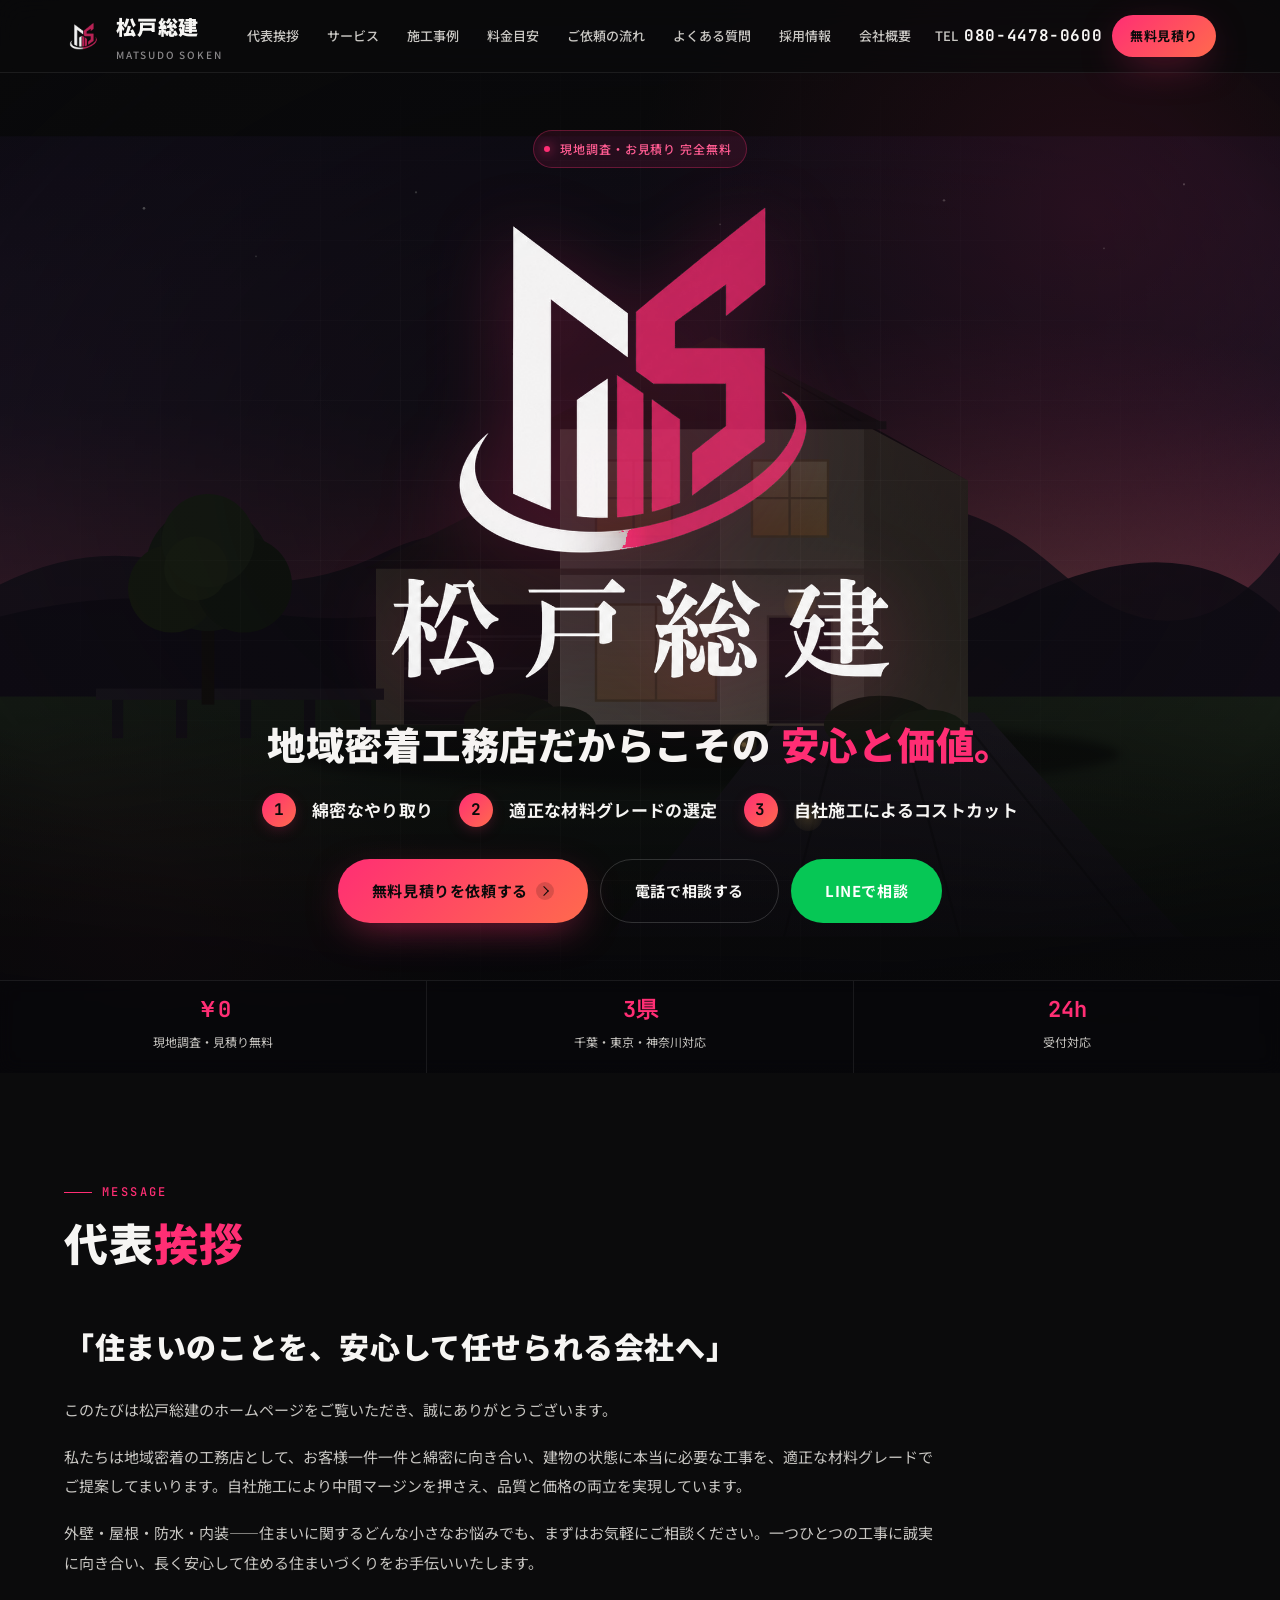
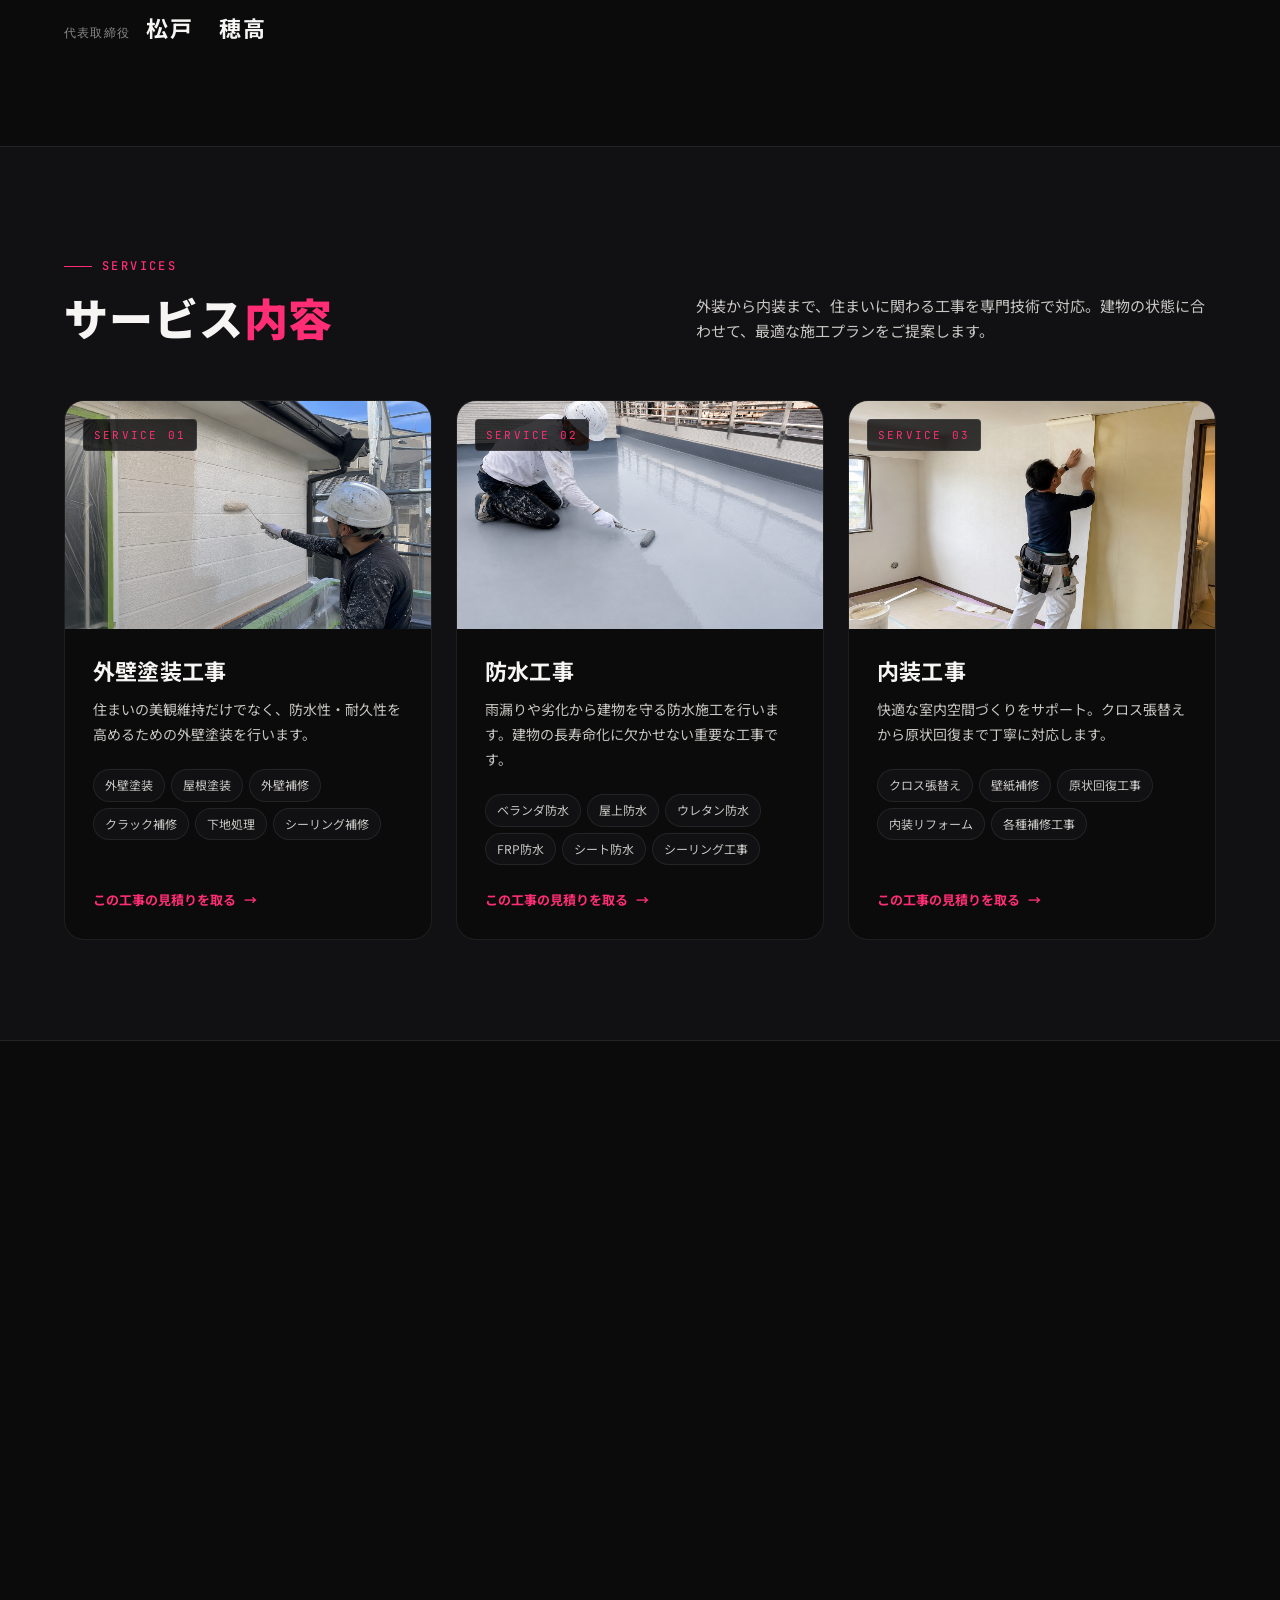
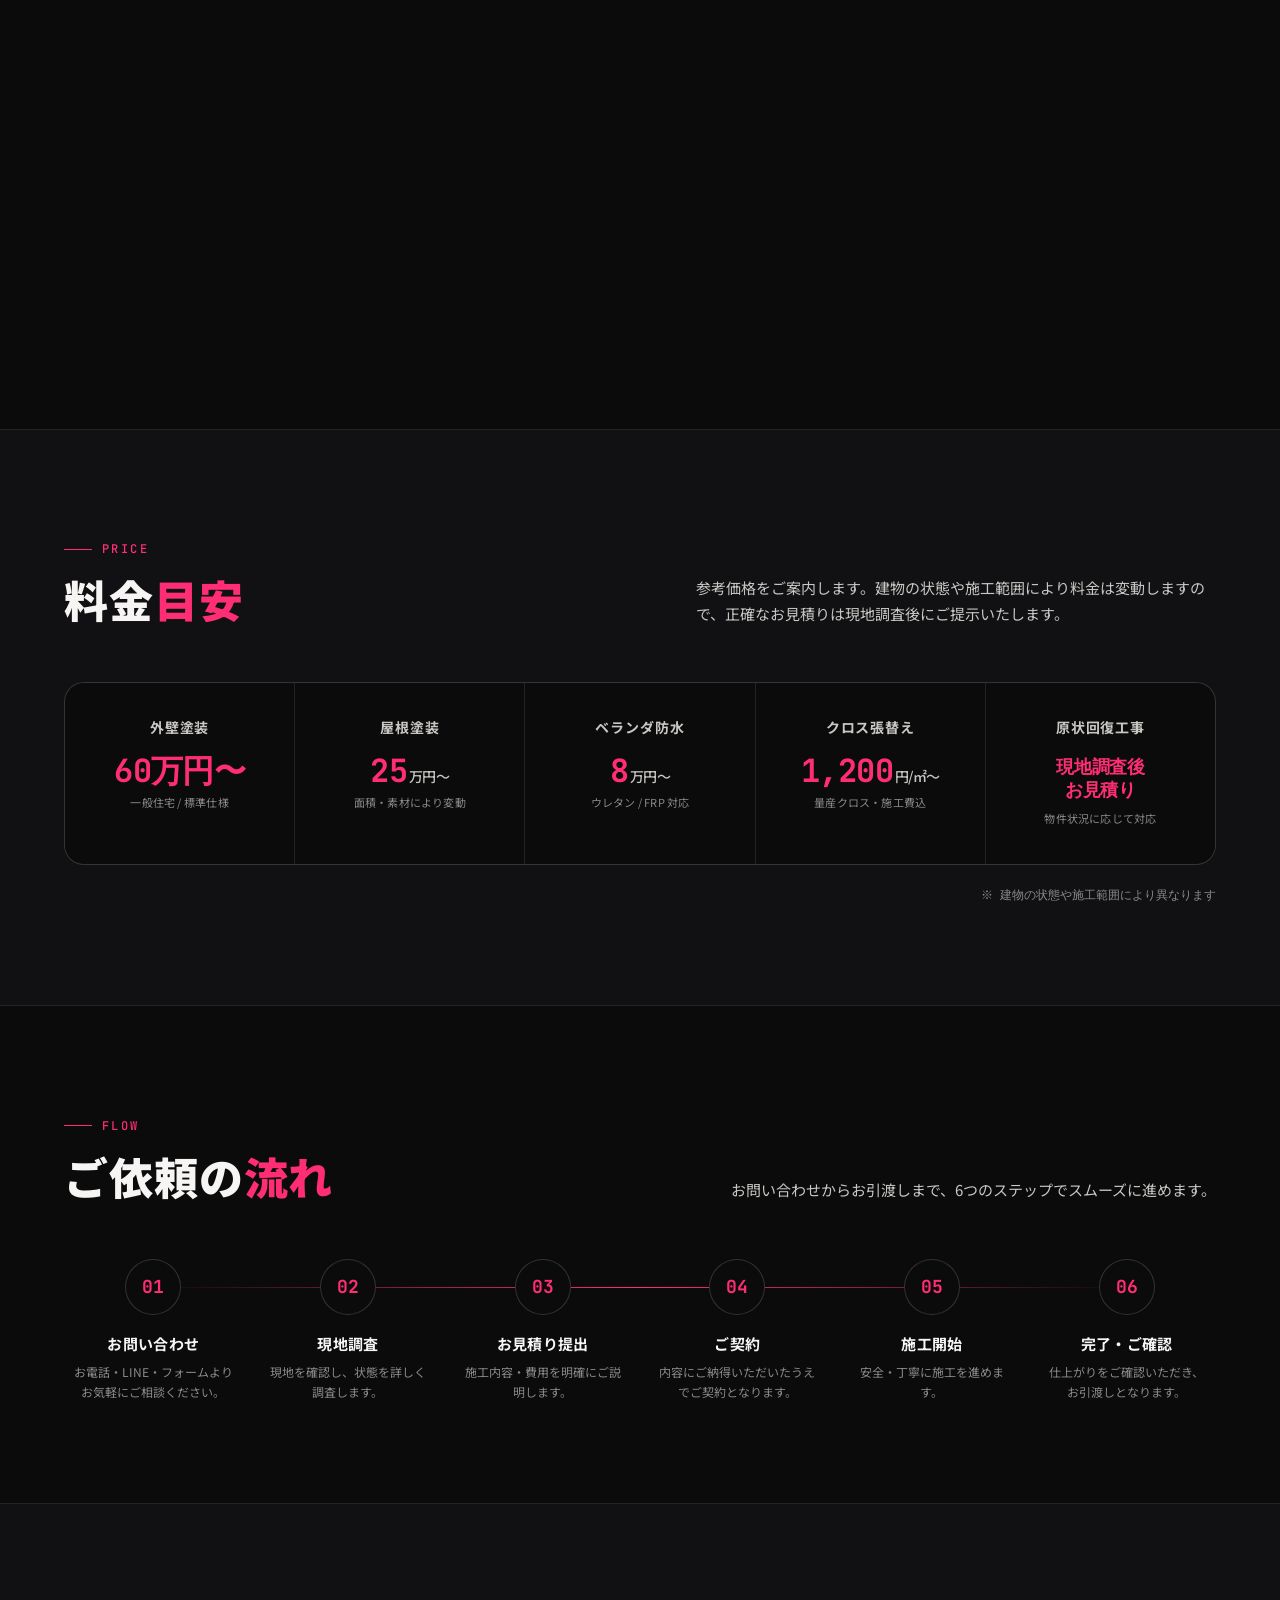
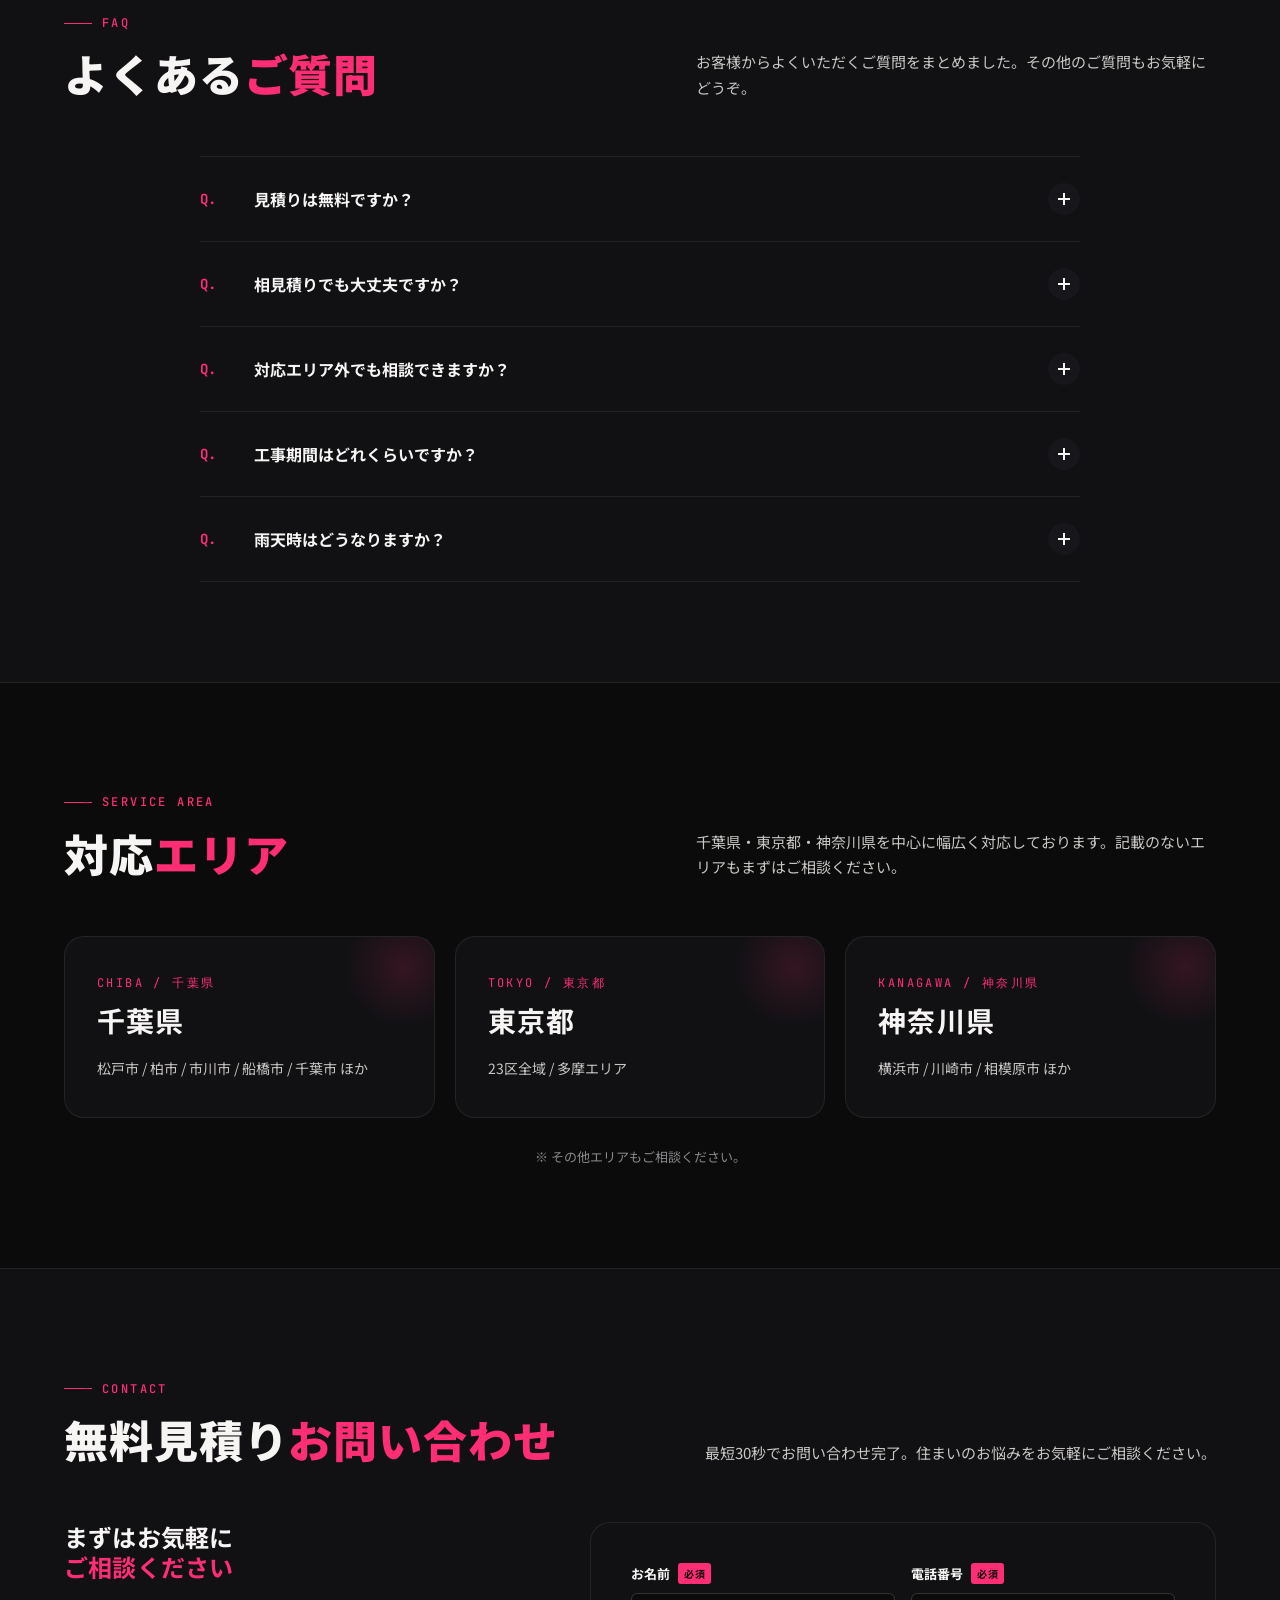
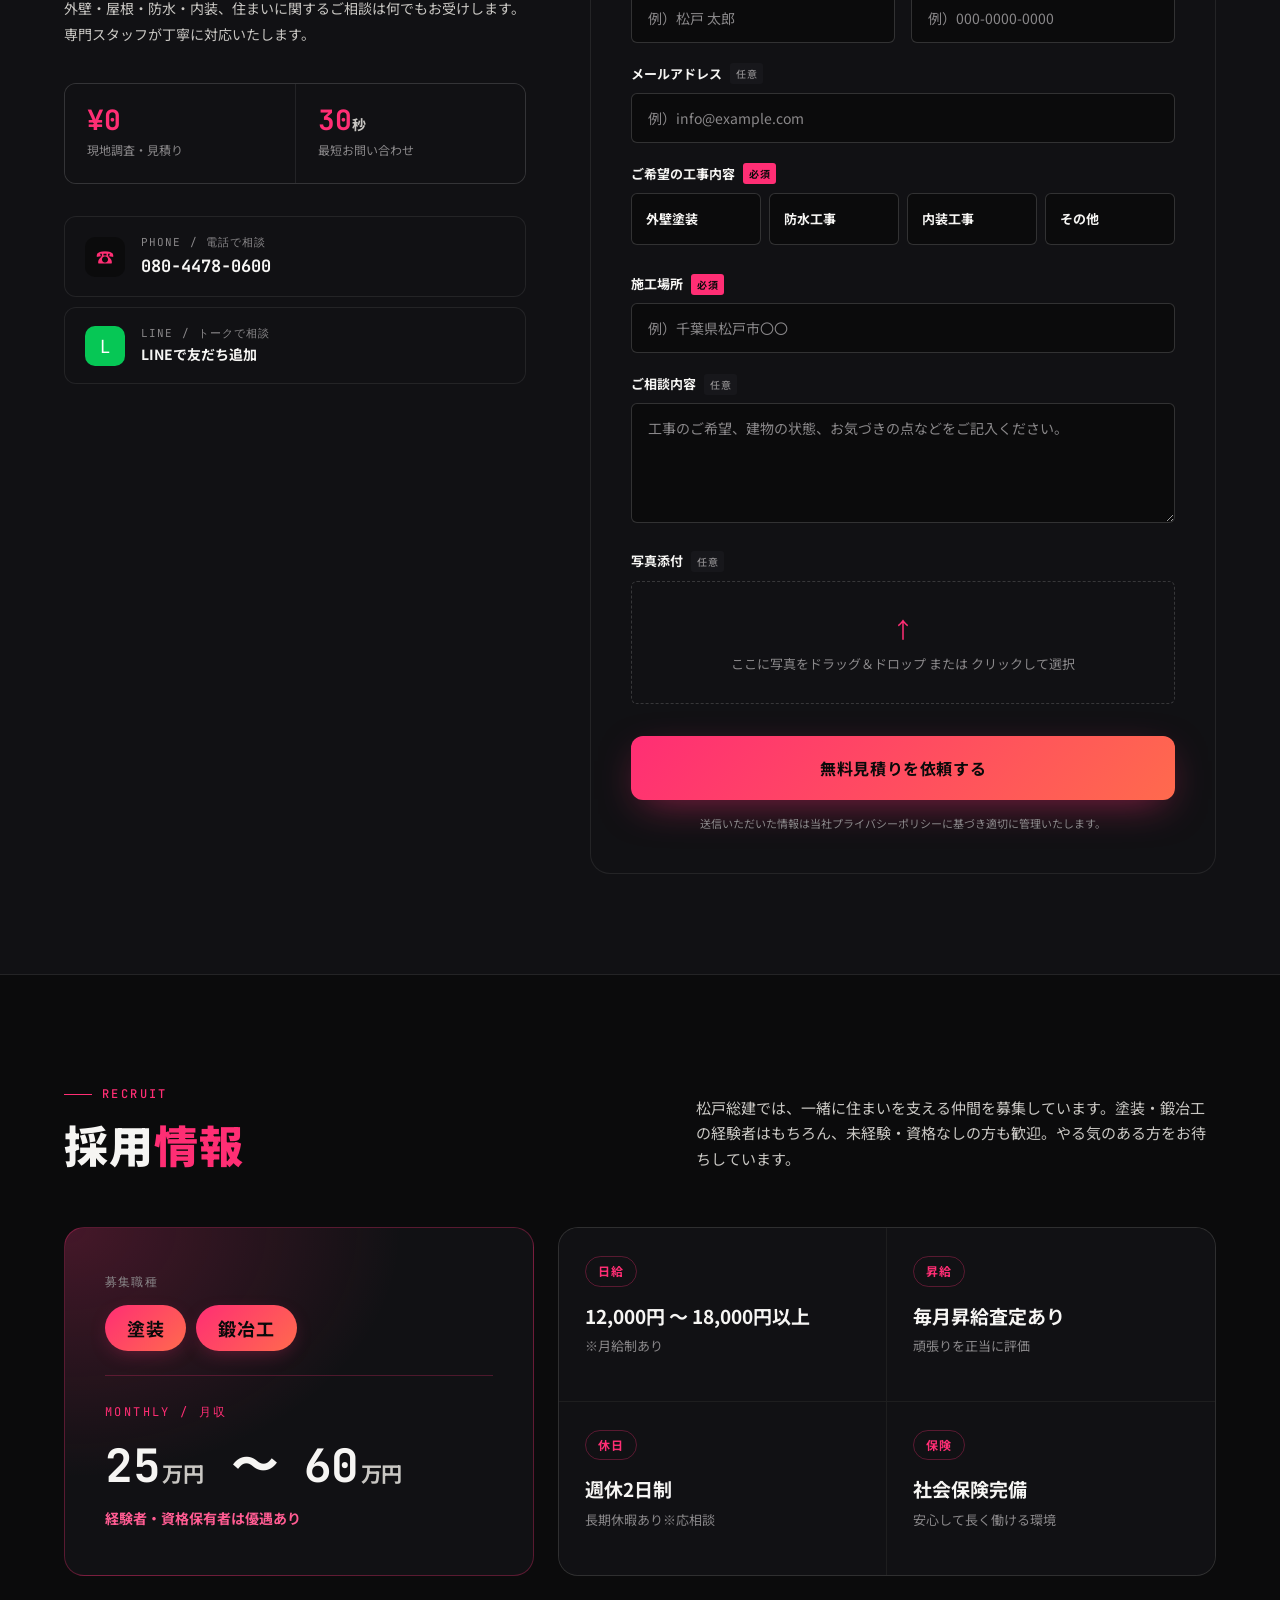
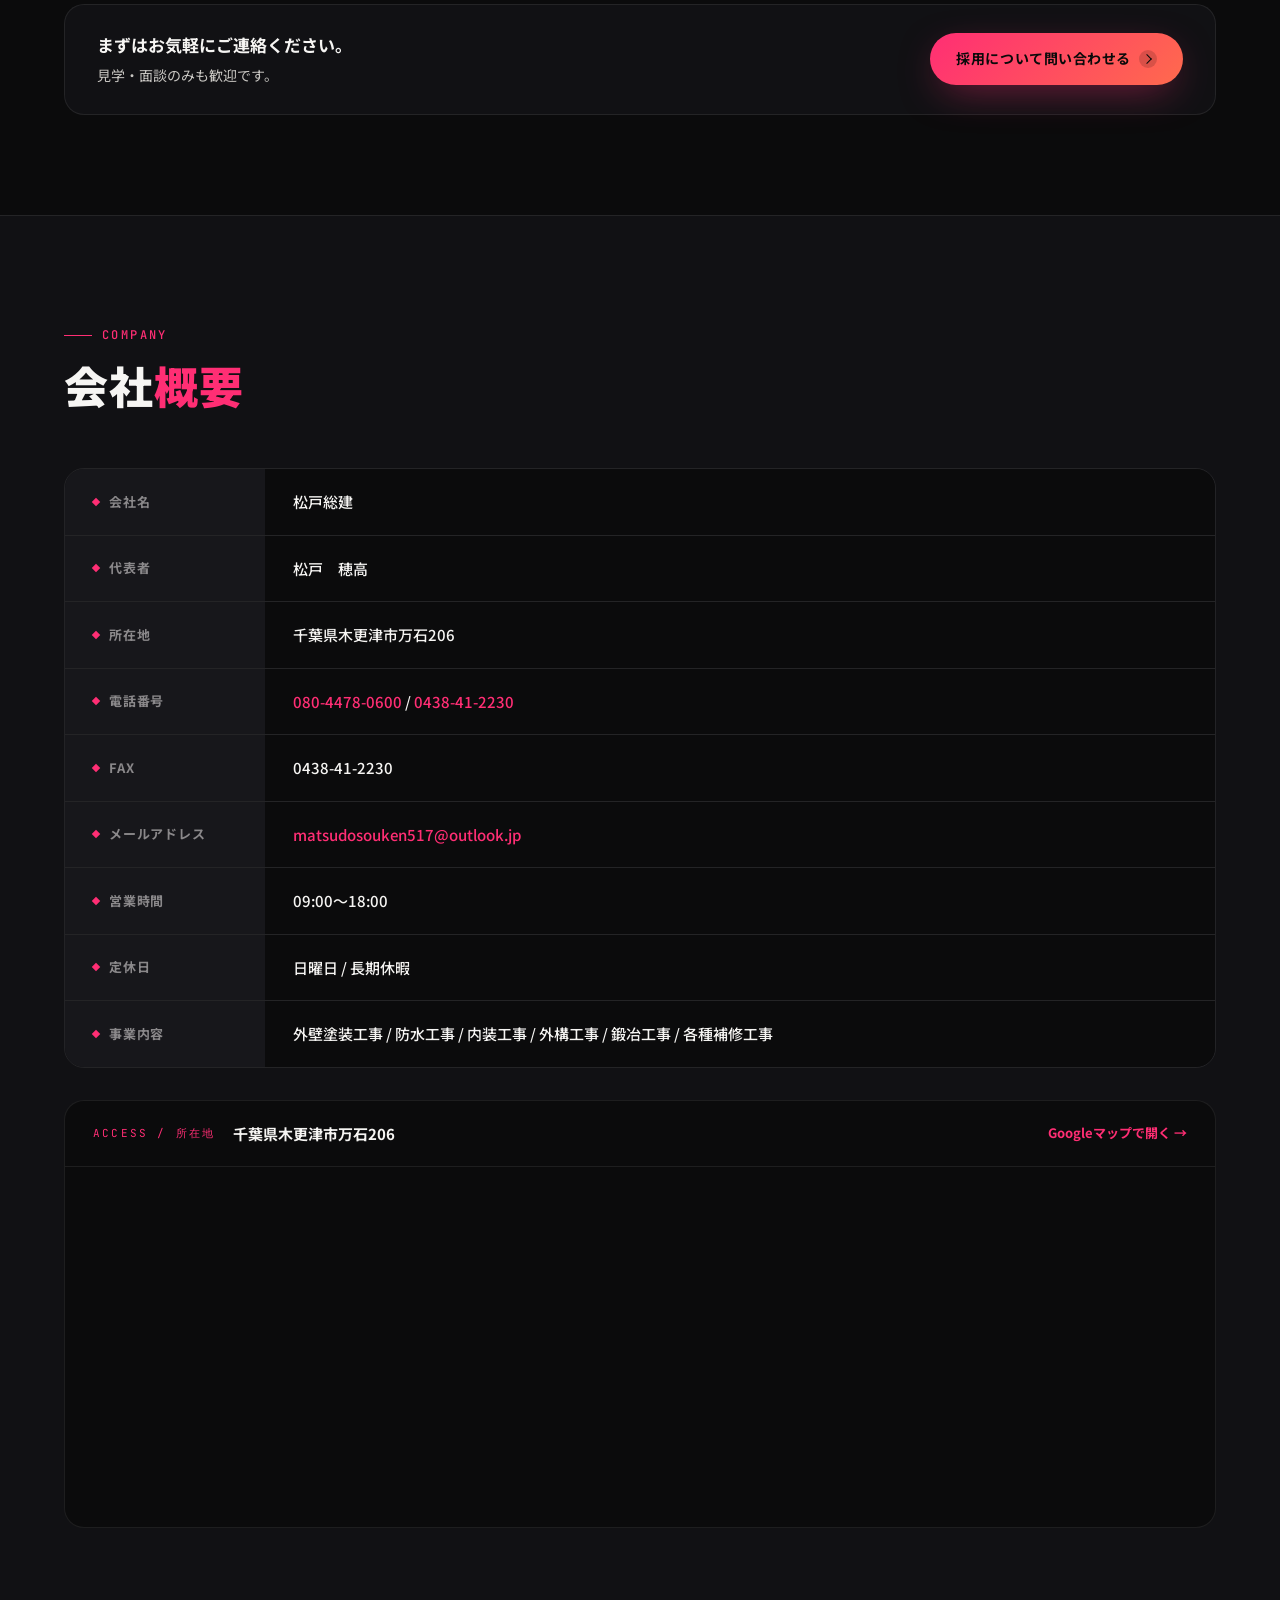
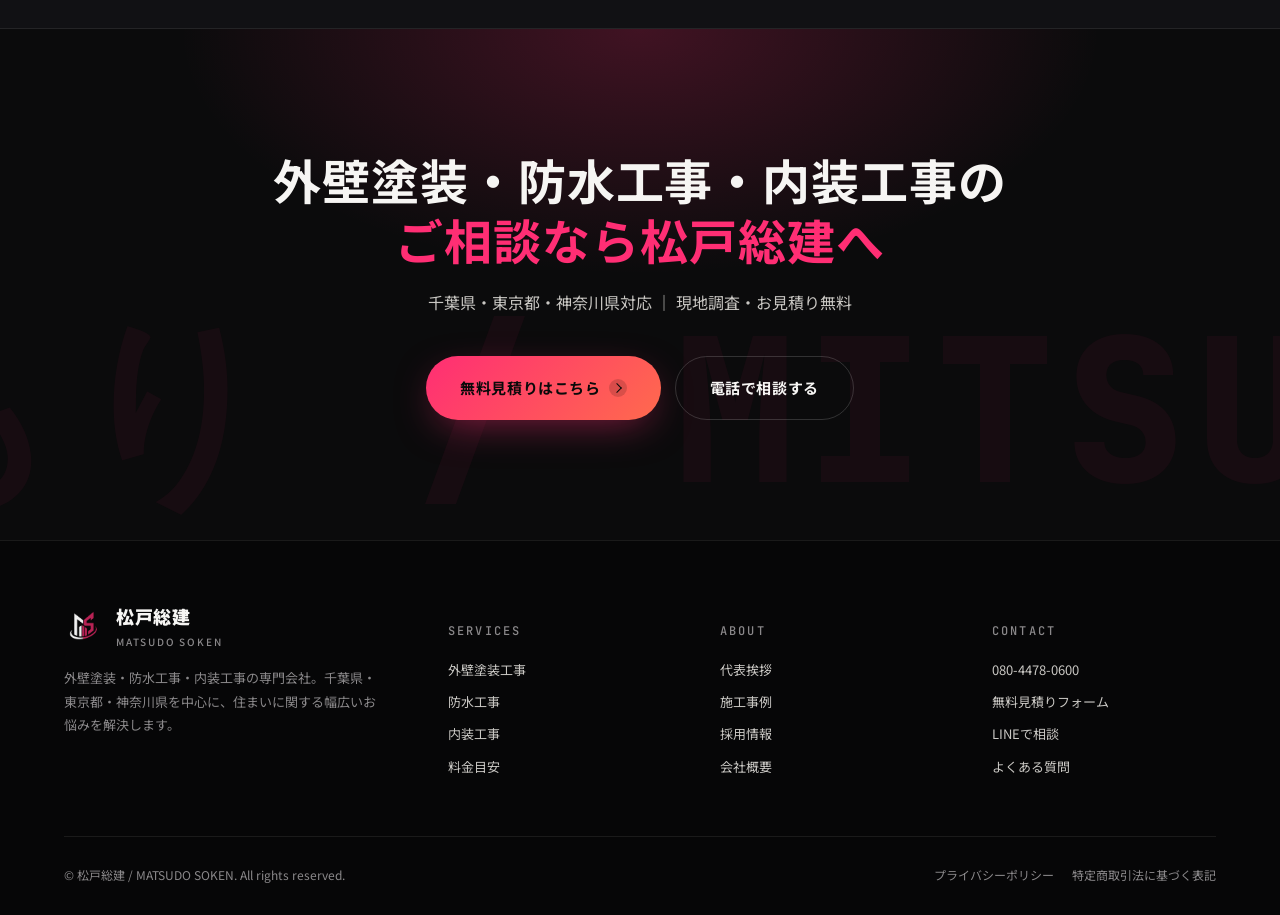
==== index.html @ e4d7d2cb "最新デザイン反映 — project/styles.css・project/index.html から再ビルド - hero-overlay・hero-brand-name など最新CSSを統合 - " ====
<!doctype html>
<html lang="ja" prefix="og: https://ogp.me/ns#">
<head>
<meta charset="utf-8" />
<meta name="viewport" content="width=device-width, initial-scale=1" />

<!-- ===== Primary SEO ===== -->
<title>松戸総建 | 外壁塗装・防水工事・内装工事 | 千葉・東京・神奈川</title>
<meta name="description" content="松戸総建は千葉・東京・神奈川対応の外壁塗装・防水工事・内装工事の専門会社。現地調査・お見積り無料。自社施工でコスト削減。代表：松戸穂高。お気軽にご相談ください。" />
<meta name="keywords" content="外壁塗装,防水工事,内装工事,屋根塗装,クロス張替え,松戸総建,千葉県,東京都,神奈川県,木更津,外壁補修,ベランダ防水,原状回復" />
<meta name="author" content="松戸総建" />
<meta name="robots" content="index, follow" />
<link rel="canonical" href="https://matsudosouken.com/" />

<!-- ===== Open Graph (SNS・LINE シェア) ===== -->
<meta property="og:type" content="website" />
<meta property="og:url" content="https://matsudosouken.com/" />
<meta property="og:title" content="松戸総建 | 外壁塗装・防水工事・内装工事" />
<meta property="og:description" content="千葉・東京・神奈川対応。現地調査・お見積り無料。自社施工だからコストカット。外壁・屋根・防水・内装工事はお気軽にご相談ください。" />
<meta property="og:image" content="https://matsudosouken.com/project/assets/logo-full.png" />
<meta property="og:site_name" content="松戸総建" />
<meta property="og:locale" content="ja_JP" />

<!-- ===== Twitter Card ===== -->
<meta name="twitter:card" content="summary_large_image" />
<meta name="twitter:title" content="松戸総建 | 外壁塗装・防水工事・内装工事" />
<meta name="twitter:description" content="千葉・東京・神奈川対応。現地調査・お見積り無料。外壁・防水・内装工事のご相談はお気軽に。" />
<meta name="twitter:image" content="https://matsudosouken.com/project/assets/logo-full.png" />

<!-- ===== Fonts ===== -->
<link rel="preconnect" href="https://fonts.googleapis.com" />
<link rel="preconnect" href="https://fonts.gstatic.com" crossorigin />
<link href="https://fonts.googleapis.com/css2?family=Noto+Sans+JP:wght@400;500;700;900&family=JetBrains+Mono:wght@400;500;700&display=swap" rel="stylesheet" />

<!-- ===== JSON-LD 構造化データ (LocalBusiness) ===== -->
<script type="application/ld+json">
{
  "@context": "https://schema.org",
  "@type": "LocalBusiness",
  "@id": "https://matsudosouken.com/#business",
  "name": "松戸総建",
  "alternateName": "MATSUDO SOKEN",
  "description": "外壁塗装・防水工事・内装工事の専門会社。千葉県・東京都・神奈川県対応。自社施工でコスト削減、現地調査・お見積り無料。",
  "url": "https://matsudosouken.com/",
  "logo": "https://matsudosouken.com/project/assets/logo-full.png",
  "telephone": "+81-80-4478-0600",
  "email": "matsudosouken517@outlook.jp",
  "faxNumber": "+81-438-41-2230",
  "address": {
    "@type": "PostalAddress",
    "streetAddress": "万石206",
    "addressLocality": "木更津市",
    "addressRegion": "千葉県",
    "postalCode": "〒292-0000",
    "addressCountry": "JP"
  },
  "geo": {
    "@type": "GeoCoordinates",
    "latitude": 35.3719,
    "longitude": 139.9343
  },
  "openingHoursSpecification": [
    {
      "@type": "OpeningHoursSpecification",
      "dayOfWeek": ["Monday","Tuesday","Wednesday","Thursday","Friday","Saturday"],
      "opens": "09:00",
      "closes": "18:00"
    }
  ],
  "areaServed": [
    {"@type": "State", "name": "千葉県"},
    {"@type": "State", "name": "東京都"},
    {"@type": "State", "name": "神奈川県"}
  ],
  "serviceType": [
    "外壁塗装工事",
    "防水工事",
    "内装工事",
    "外構工事",
    "鍛冶工事",
    "屋根塗装",
    "クロス張替え"
  ],
  "priceRange": "¥¥",
  "paymentAccepted": "銀行振込",
  "currenciesAccepted": "JPY",
  "founder": {
    "@type": "Person",
    "name": "松戸穂高"
  },
  "sameAs": []
}
</script>
<style>
/* ============================================================
   松戸総建 — Design Tokens
   Palette: deep black + hot pink accent
   ============================================================ */
:root {
  --bg: #0b0b0c;
  --bg-2: #111114;
  --bg-3: #17171b;
  --surface: #1c1c21;
  --border: rgba(255, 255, 255, 0.08);
  --border-strong: rgba(255, 255, 255, 0.16);
  --text: #f6f5f3;
  --text-soft: #c9c7c3;
  --text-muted: #8a888a;
  --pink: #ff2e74;
  --pink-2: #ff5c92;
  --pink-soft: #ffd2e1;
  --pink-deep: #c41e5b;
  --pink-glow: rgba(255, 46, 116, 0.35);
  --radius-sm: 6px;
  --radius: 12px;
  --radius-lg: 20px;
  --maxw: 1200px;
  --shadow-pink: 0 12px 40px -12px rgba(255, 46, 116, 0.55);
  --grad-pink: linear-gradient(135deg, #ff2e74 0%, #ff6a4d 100%);

  --font-jp: "Noto Sans JP", "Hiragino Kaku Gothic ProN", "Yu Gothic", sans-serif;
  --font-mono: "JetBrains Mono", "SFMono-Regular", Menlo, monospace;
}

/* ============================================================
   Base
   ============================================================ */
* { box-sizing: border-box; }
html { scroll-behavior: smooth; }
body {
  margin: 0;
  background: var(--bg);
  color: var(--text);
  font-family: var(--font-jp);
  font-weight: 400;
  line-height: 1.7;
  -webkit-font-smoothing: antialiased;
  text-rendering: optimizeLegibility;
  overflow-x: hidden;
}
img { max-width: 100%; display: block; }
a { color: inherit; text-decoration: none; }
button { font-family: inherit; cursor: pointer; border: none; background: none; color: inherit; }
input, textarea, select { font-family: inherit; color: inherit; }
h1, h2, h3, h4 { margin: 0; line-height: 1.25; font-weight: 700; letter-spacing: 0.01em; }
p { margin: 0; }
ul { margin: 0; padding: 0; list-style: none; }

.container {
  width: 100%;
  max-width: var(--maxw);
  margin: 0 auto;
  padding: 0 24px;
}

/* ============================================================
   Header
   ============================================================ */
.site-header {
  position: fixed;
  top: 0; left: 0; right: 0;
  z-index: 100;
  backdrop-filter: blur(14px);
  -webkit-backdrop-filter: blur(14px);
  background: rgba(11, 11, 12, 0.72);
  border-bottom: 1px solid var(--border);
  transition: background 0.3s ease;
}
.header-inner {
  display: flex;
  align-items: center;
  justify-content: space-between;
  height: 72px;
}
.brand {
  display: flex;
  align-items: center;
  gap: 12px;
  font-weight: 900;
  font-size: 20px;
  letter-spacing: 0.04em;
}
.brand-mark {
  width: 40px;
  height: 40px;
  display: grid;
  place-items: center;
  flex-shrink: 0;
}
.brand-mark img {
  width: 100%;
  height: 100%;
  object-fit: contain;
}
.brand-sub {
  display: block;
  font-size: 10px;
  color: var(--text-muted);
  font-weight: 500;
  letter-spacing: 0.18em;
  margin-top: 2px;
}
.nav {
  display: flex;
  align-items: center;
  gap: 28px;
}
.nav a {
  font-size: 13px;
  font-weight: 500;
  color: var(--text-soft);
  transition: color 0.2s;
  white-space: nowrap;
}
.nav a:hover { color: var(--pink); }
.header-cta {
  display: flex;
  align-items: center;
  gap: 10px;
}
.header-tel {
  display: flex;
  align-items: center;
  gap: 6px;
  font-size: 13px;
  color: var(--text-soft);
  font-weight: 500;
}
.header-tel strong {
  font-family: var(--font-mono);
  font-size: 16px;
  color: var(--text);
  letter-spacing: 0.04em;
  white-space: nowrap;
}
.hamburger {
  display: none;
  width: 40px; height: 40px;
  position: relative;
}
.hamburger span {
  position: absolute;
  left: 8px; right: 8px;
  height: 2px;
  background: var(--text);
  transition: all 0.25s ease;
}
.hamburger span:nth-child(1) { top: 14px; }
.hamburger span:nth-child(2) { top: 19px; }
.hamburger span:nth-child(3) { top: 24px; }
.hamburger.is-open span:nth-child(1) { top: 19px; transform: rotate(45deg); }
.hamburger.is-open span:nth-child(2) { opacity: 0; }
.hamburger.is-open span:nth-child(3) { top: 19px; transform: rotate(-45deg); }

/* ============================================================
   Buttons
   ============================================================ */
.btn {
  display: inline-flex;
  align-items: center;
  justify-content: center;
  gap: 8px;
  padding: 14px 26px;
  border-radius: 999px;
  font-weight: 700;
  font-size: 14px;
  letter-spacing: 0.04em;
  transition: transform 0.2s ease, box-shadow 0.2s ease, background 0.2s;
  white-space: nowrap;
}
.btn-pink {
  background: var(--grad-pink);
  color: #0a0a0a;
  box-shadow: var(--shadow-pink);
}
.btn-pink:hover { transform: translateY(-2px); box-shadow: 0 18px 50px -10px rgba(255, 46, 116, 0.7); }
.btn-ghost {
  background: transparent;
  color: var(--text);
  border: 1px solid var(--border-strong);
}
.btn-ghost:hover { border-color: var(--pink); color: var(--pink); }
.btn-line {
  background: #06c755;
  color: #fff;
}
.btn-line:hover { transform: translateY(-2px); }
.btn-lg { padding: 18px 34px; font-size: 15px; }
.btn-sm { padding: 10px 18px; font-size: 13px; }
.btn .arrow {
  display: inline-block;
  width: 18px; height: 18px;
  border-radius: 50%;
  background: rgba(0,0,0,0.15);
  position: relative;
}
.btn .arrow::after {
  content: "";
  position: absolute;
  top: 50%; left: 50%;
  width: 6px; height: 6px;
  border-top: 1.5px solid currentColor;
  border-right: 1.5px solid currentColor;
  transform: translate(-65%, -50%) rotate(45deg);
}

/* ============================================================
   Section primitives
   ============================================================ */
section { padding: 100px 0; position: relative; }
.section-head {
  display: flex;
  align-items: flex-end;
  justify-content: space-between;
  margin-bottom: 56px;
  gap: 24px;
  flex-wrap: wrap;
}
.section-eyebrow {
  display: inline-flex;
  align-items: center;
  gap: 10px;
  font-family: var(--font-mono);
  font-size: 12px;
  letter-spacing: 0.2em;
  color: var(--pink);
  text-transform: uppercase;
  margin-bottom: 14px;
  font-weight: 500;
}
.section-eyebrow::before {
  content: "";
  width: 28px; height: 1px;
  background: var(--pink);
}
.section-title {
  font-size: clamp(28px, 4vw, 44px);
  font-weight: 900;
  letter-spacing: 0.02em;
  line-height: 1.2;
}
.section-title em {
  font-style: normal;
  color: var(--pink);
}
.section-lead {
  color: var(--text-soft);
  max-width: 520px;
  font-size: 15px;
}

/* ============================================================
   Hero
   ============================================================ */
.hero {
  padding: 130px 0 150px;
  position: relative;
  overflow: hidden;
  min-height: 100vh;
  display: flex;
  align-items: center;
}
.hero::before {
  content: "";
  position: absolute;
  inset: 0;
  background:
    radial-gradient(60% 60% at 85% 20%, rgba(255, 46, 116, 0.22), transparent 60%),
    radial-gradient(45% 40% at 10% 90%, rgba(255, 46, 116, 0.12), transparent 60%);
  pointer-events: none;
  z-index: 1;
}
.hero::after {
  content: "";
  position: absolute;
  inset: 0;
  background-image:
    linear-gradient(rgba(255,255,255,0.025) 1px, transparent 1px),
    linear-gradient(90deg, rgba(255,255,255,0.025) 1px, transparent 1px);
  background-size: 80px 80px;
  mask-image: radial-gradient(ellipse at center, black 30%, transparent 75%);
  pointer-events: none;
  z-index: 1;
}
/* Full-bleed exterior-construction photo behind hero content */
.hero-bg {
  position: absolute;
  inset: 0;
  width: 100%;
  height: 100%;
  display: block;
  z-index: 0;
}
.hero-bg::part(empty) {
  background:
    repeating-linear-gradient(135deg,
      rgba(255, 46, 116, 0.06) 0,
      rgba(255, 46, 116, 0.06) 2px,
      transparent 2px,
      transparent 16px),
    linear-gradient(135deg, #16161a 0%, #0d0d10 100%);
}
.hero-overlay {
  position: absolute;
  inset: 0;
  z-index: 1;
  pointer-events: none;
  background:
    linear-gradient(90deg, rgba(8,8,10,0.92) 0%, rgba(8,8,10,0.78) 45%, rgba(8,8,10,0.45) 100%),
    linear-gradient(0deg, rgba(8,8,10,0.85) 0%, transparent 40%);
}
.hero-overlay {
  position: absolute;
  inset: 0;
  z-index: 1;
  pointer-events: none;
  background:
    radial-gradient(82% 72% at 50% 44%, rgba(8,8,10,0.82), rgba(8,8,10,0.5) 68%, rgba(8,8,10,0.82)),
    linear-gradient(0deg, rgba(8,8,10,0.95) 0%, transparent 32%);
}
.hero-inner {
  position: relative;
  z-index: 2;
  display: flex;
  justify-content: center;
  width: 100%;
}
.hero-text {
  max-width: 900px;
  display: flex;
  flex-direction: column;
  align-items: center;
  text-align: center;
}
.hero-tag {
  display: inline-flex;
  align-items: center;
  gap: 10px;
  padding: 8px 14px 8px 10px;
  border-radius: 999px;
  background: rgba(255, 46, 116, 0.1);
  border: 1px solid rgba(255, 46, 116, 0.3);
  font-size: 12px;
  color: var(--pink-2);
  letter-spacing: 0.08em;
  margin-bottom: 28px;
  font-weight: 500;
}
.hero-tag .dot {
  width: 6px; height: 6px;
  border-radius: 50%;
  background: var(--pink);
  box-shadow: 0 0 12px var(--pink);
  animation: pulse 1.8s ease-in-out infinite;
}
@keyframes pulse {
  0%, 100% { opacity: 1; transform: scale(1); }
  50% { opacity: 0.5; transform: scale(0.8); }
}
.hero-brand-logo {
  display: block;
  width: clamp(280px, 42vw, 520px);
  height: auto;
  margin: 0 0 28px 0;
  filter: drop-shadow(0 12px 40px rgba(255, 46, 116, 0.3));
}
.hero-brand-name {
  font-size: clamp(48px, 8vw, 96px);
  font-weight: 900;
  letter-spacing: 0.06em;
  line-height: 1;
  margin-bottom: 24px;
  background: linear-gradient(180deg, #fff 0%, #c9c7c3 100%);
  -webkit-background-clip: text;
  background-clip: text;
  color: transparent;
}
.hero-headline {
  font-size: clamp(24px, 3vw, 40px);
  font-weight: 900;
  letter-spacing: 0.02em;
  line-height: 1.4;
  margin-bottom: 22px;
}
.hero-headline .pink { color: var(--pink); }
.hero-sub {
  font-size: 16px;
  color: var(--text-soft);
  line-height: 1.85;
  margin-bottom: 40px;
  max-width: 480px;
}
.hero-meta {
  display: flex;
  flex-wrap: wrap;
  gap: 8px 24px;
  margin-bottom: 36px;
  font-size: 13px;
  color: var(--text-muted);
}
.hero-meta span {
  display: inline-flex;
  align-items: center;
  gap: 6px;
}
.hero-meta span::before {
  content: "✓";
  color: var(--pink);
  font-weight: 700;
}
.hero-ctas {
  display: flex;
  flex-wrap: wrap;
  justify-content: center;
  gap: 12px;
}
/* Hero bottom stat bar (option C) */
.hero-bar {
  position: absolute;
  left: 0; right: 0; bottom: 0;
  z-index: 2;
  display: flex;
  border-top: 1px solid var(--border);
  background: rgba(8,8,10,0.6);
  backdrop-filter: blur(8px);
  -webkit-backdrop-filter: blur(8px);
}
.hero-bar-item {
  flex: 1;
  padding: 18px 16px;
  text-align: center;
  border-right: 1px solid var(--border);
}
.hero-bar-item:last-child { border-right: none; }
.hero-bar-item .num {
  display: block;
  font-family: var(--font-mono);
  font-size: 22px;
  font-weight: 700;
  color: var(--pink);
  line-height: 1;
  margin-bottom: 6px;
}
.hero-bar-item .t {
  font-size: 12px;
  color: var(--text-soft);
}

/* Hero points (1-2-3 list) */
.hero-points {
  display: flex;
  flex-direction: row;
  flex-wrap: wrap;
  justify-content: center;
  gap: 12px 26px;
  margin-bottom: 32px;
}
.hero-points li {
  display: flex;
  align-items: center;
  gap: 16px;
  font-size: 17px;
  font-weight: 700;
  letter-spacing: 0.02em;
}
.hero-points-num {
  flex-shrink: 0;
  width: 34px; height: 34px;
  border-radius: 50%;
  background: var(--grad-pink);
  color: #0a0a0a;
  display: grid;
  place-items: center;
  font-family: var(--font-mono);
  font-size: 16px;
  font-weight: 700;
  box-shadow: 0 4px 16px -4px var(--pink-glow);
}
.hero-visual {
  position: relative;
  aspect-ratio: 4/5;
  border-radius: var(--radius-lg);
  overflow: hidden;
  border: 1px solid var(--border);
  background: var(--bg-2);
}
.hero-visual .ph {
  position: absolute;
  inset: 0;
  background:
    repeating-linear-gradient(135deg,
      rgba(255, 46, 116, 0.06) 0,
      rgba(255, 46, 116, 0.06) 2px,
      transparent 2px,
      transparent 14px),
    linear-gradient(135deg, #1a1a1f 0%, #0f0f12 100%);
  display: grid;
  place-items: center;
}
.hero-visual .ph-label {
  font-family: var(--font-mono);
  font-size: 12px;
  color: var(--text-muted);
  letter-spacing: 0.1em;
  padding: 8px 16px;
  border: 1px dashed var(--border-strong);
  border-radius: 4px;
}
.hero-visual::after {
  content: "";
  position: absolute;
  inset: 0;
  background: linear-gradient(180deg, transparent 50%, rgba(0,0,0,0.6) 100%);
}
.hero-stat {
  position: absolute;
  bottom: 24px; left: 24px;
  right: 24px;
  z-index: 2;
  display: flex;
  justify-content: space-between;
  gap: 12px;
}
.hero-stat-item {
  flex: 1;
  padding: 14px 16px;
  background: rgba(11,11,12,0.7);
  backdrop-filter: blur(10px);
  border: 1px solid var(--border);
  border-radius: 10px;
}
.hero-stat-item .num {
  font-family: var(--font-mono);
  font-size: 22px;
  font-weight: 700;
  color: var(--pink);
  display: block;
  line-height: 1;
  margin-bottom: 4px;
}
.hero-stat-item .lbl {
  font-size: 11px;
  color: var(--text-muted);
  letter-spacing: 0.06em;
}
.hero-scroll {
  position: absolute;
  bottom: 28px;
  left: 50%;
  transform: translateX(-50%);
  font-family: var(--font-mono);
  font-size: 10px;
  letter-spacing: 0.3em;
  color: var(--text-muted);
  z-index: 3;
  display: flex;
  flex-direction: column;
  align-items: center;
  gap: 12px;
}
.hero-scroll::after {
  content: "";
  width: 1px;
  height: 36px;
  background: linear-gradient(180deg, var(--pink), transparent);
}

/* ============================================================
   Reasons
   ============================================================ */
.reasons-grid {
  display: grid;
  grid-template-columns: repeat(2, 1fr);
  gap: 1px;
  background: var(--border);
  border: 1px solid var(--border);
  border-radius: var(--radius-lg);
  overflow: hidden;
}
.reason {
  background: var(--bg);
  padding: 44px 36px;
  transition: background 0.3s;
  position: relative;
}
.reason:hover { background: var(--bg-2); }
.reason-num {
  font-family: var(--font-mono);
  font-size: 12px;
  color: var(--pink);
  letter-spacing: 0.2em;
  margin-bottom: 24px;
  display: flex;
  align-items: center;
  gap: 10px;
}
.reason-num::before {
  content: "";
  width: 6px; height: 6px;
  border-radius: 50%;
  background: var(--pink);
}
.reason h3 {
  font-size: 22px;
  margin-bottom: 14px;
  letter-spacing: 0.02em;
}
.reason p {
  font-size: 14px;
  color: var(--text-soft);
  line-height: 1.85;
}

.areas-strip {
  margin-top: 64px;
  padding: 36px;
  background: var(--bg-2);
  border: 1px solid var(--border);
  border-radius: var(--radius-lg);
  display: flex;
  align-items: center;
  justify-content: space-between;
  gap: 32px;
  flex-wrap: wrap;
}
.areas-strip-label {
  font-size: 14px;
  color: var(--text-soft);
  font-weight: 700;
}
.areas-strip-label small {
  display: block;
  font-family: var(--font-mono);
  font-size: 11px;
  color: var(--pink);
  letter-spacing: 0.2em;
  font-weight: 500;
  margin-bottom: 6px;
}
.areas-strip-list {
  display: flex;
  gap: 28px;
  flex-wrap: wrap;
}
.areas-strip-list li {
  font-size: 18px;
  font-weight: 700;
  display: flex;
  align-items: center;
  gap: 10px;
}
.areas-strip-list li::before {
  content: "";
  width: 8px; height: 8px;
  background: var(--pink);
  transform: rotate(45deg);
}

/* ============================================================
   President greeting
   ============================================================ */
.president-grid {
  display: grid;
  grid-template-columns: 0.8fr 1.2fr;
  gap: 56px;
  align-items: stretch;
}
.president-photo {
  position: relative;
  border-radius: var(--radius-lg);
  overflow: hidden;
  border: 1px solid var(--border);
  min-height: 420px;
}
.president-photo .ph {
  position: absolute;
  inset: 0;
  background:
    repeating-linear-gradient(135deg,
      rgba(255, 46, 116, 0.06) 0,
      rgba(255, 46, 116, 0.06) 2px,
      transparent 2px,
      transparent 14px),
    linear-gradient(135deg, #1a1a1f 0%, #0f0f12 100%);
  display: grid;
  place-items: center;
}
.president-photo .ph-label {
  font-family: var(--font-mono);
  font-size: 12px;
  color: var(--text-muted);
  letter-spacing: 0.1em;
  padding: 8px 16px;
  border: 1px dashed var(--border-strong);
  border-radius: 4px;
}
.president-badge {
  position: absolute;
  bottom: 18px; left: 18px;
  z-index: 2;
  font-size: 12px;
  font-weight: 700;
  letter-spacing: 0.08em;
  padding: 8px 14px;
  background: rgba(11,11,12,0.78);
  backdrop-filter: blur(8px);
  border: 1px solid var(--border);
  border-radius: 999px;
  color: var(--pink-2);
}
.president-body {
  display: flex;
  flex-direction: column;
  justify-content: center;
}
.president-lead {
  font-size: clamp(22px, 2.6vw, 30px);
  font-weight: 900;
  letter-spacing: 0.02em;
  line-height: 1.45;
  margin-bottom: 26px;
}
.president-text {
  font-size: 15px;
  color: var(--text-soft);
  line-height: 1.95;
  margin-bottom: 18px;
}
.president-sign {
  margin-top: 14px;
  display: flex;
  align-items: baseline;
  gap: 16px;
}
.president-sign-label {
  font-size: 12px;
  color: var(--text-muted);
  font-family: var(--font-mono);
  letter-spacing: 0.1em;
}
.president-sign-name {
  font-size: 22px;
  font-weight: 700;
  letter-spacing: 0.1em;
}

/* Works "もっと見る" */
.work.is-hidden { display: none; }
.works-more {
  display: flex;
  justify-content: center;
  margin-bottom: 40px;
}

/* ============================================================
   Recruit
   ============================================================ */
.recruit-grid {
  display: grid;
  grid-template-columns: 1fr 1.4fr;
  gap: 24px;
}
.recruit-highlight {
  padding: 44px 40px;
  border-radius: var(--radius-lg);
  background:
    radial-gradient(120% 120% at 0% 0%, rgba(255, 46, 116, 0.22), transparent 60%),
    var(--bg-2);
  border: 1px solid rgba(255, 46, 116, 0.3);
  display: flex;
  flex-direction: column;
  justify-content: center;
}
.recruit-jobs {
  margin-bottom: 26px;
  padding-bottom: 24px;
  border-bottom: 1px solid rgba(255, 46, 116, 0.25);
}
.recruit-jobs-label {
  display: block;
  font-size: 12px;
  font-family: var(--font-mono);
  letter-spacing: 0.1em;
  color: var(--text-muted);
  margin-bottom: 12px;
}
.recruit-jobs-tags {
  display: flex;
  flex-wrap: wrap;
  gap: 10px;
}
.recruit-job-tag {
  font-size: 18px;
  font-weight: 700;
  letter-spacing: 0.04em;
  padding: 8px 22px;
  border-radius: 999px;
  background: var(--grad-pink);
  color: #0a0a0a;
  box-shadow: 0 6px 20px -6px var(--pink-glow);
}
.recruit-highlight-label {
  font-family: var(--font-mono);
  font-size: 12px;
  letter-spacing: 0.2em;
  color: var(--pink);
  margin-bottom: 18px;
}
.recruit-highlight-num {
  font-family: var(--font-mono);
  font-size: clamp(30px, 4.4vw, 46px);
  font-weight: 700;
  line-height: 1.1;
  letter-spacing: -0.01em;
  color: var(--text);
}
.recruit-highlight-num small {
  font-size: 0.46em;
  font-family: var(--font-jp);
  font-weight: 700;
  color: var(--text-soft);
  margin-left: 2px;
}
.recruit-highlight-note {
  margin-top: 16px;
  font-size: 14px;
  color: var(--pink-2);
  font-weight: 700;
}
.recruit-points {
  display: grid;
  grid-template-columns: 1fr 1fr;
  gap: 1px;
  background: var(--border);
  border: 1px solid var(--border);
  border-radius: var(--radius-lg);
  overflow: hidden;
}
.recruit-points li {
  background: var(--bg-2);
  padding: 28px 26px;
  transition: background 0.3s;
}
.recruit-points li:hover { background: var(--bg-3); }
.recruit-point-label {
  display: inline-block;
  font-size: 12px;
  font-weight: 700;
  letter-spacing: 0.08em;
  color: var(--pink);
  padding: 4px 12px;
  border: 1px solid rgba(255, 46, 116, 0.3);
  border-radius: 999px;
  margin-bottom: 16px;
}
.recruit-point-val {
  font-size: 19px;
  font-weight: 700;
  line-height: 1.4;
  margin-bottom: 6px;
}
.recruit-point-sub {
  font-size: 13px;
  color: var(--text-muted);
}
.recruit-cta {
  margin-top: 28px;
  padding: 26px 32px;
  background: var(--bg-2);
  border: 1px solid var(--border);
  border-radius: var(--radius-lg);
  display: flex;
  align-items: center;
  justify-content: space-between;
  gap: 20px;
  flex-wrap: wrap;
}
.recruit-cta-text {
  font-size: 14px;
  color: var(--text-soft);
}
.recruit-cta-text strong {
  display: block;
  font-size: 17px;
  color: var(--text);
  margin-bottom: 4px;
}

/* ============================================================
   Services
   ============================================================ */
.services {
  background: var(--bg-2);
  border-top: 1px solid var(--border);
  border-bottom: 1px solid var(--border);
}
.services-grid {
  display: grid;
  grid-template-columns: repeat(3, 1fr);
  gap: 24px;
}
.service {
  background: var(--bg);
  border: 1px solid var(--border);
  border-radius: var(--radius-lg);
  overflow: hidden;
  display: flex;
  flex-direction: column;
  transition: transform 0.3s, border-color 0.3s;
}
.service:hover { transform: translateY(-6px); border-color: var(--pink); }
.service-img {
  aspect-ratio: 16/10;
  background:
    repeating-linear-gradient(135deg,
      rgba(255, 46, 116, 0.08) 0,
      rgba(255, 46, 116, 0.08) 2px,
      transparent 2px,
      transparent 12px),
    linear-gradient(135deg, #1a1a1f 0%, #0f0f12 100%);
  position: relative;
  display: grid;
  place-items: center;
}
.service-img .ph-label {
  font-family: var(--font-mono);
  font-size: 11px;
  color: var(--text-muted);
  letter-spacing: 0.12em;
  padding: 6px 12px;
  border: 1px dashed var(--border-strong);
  border-radius: 4px;
}
.service-num {
  position: absolute;
  top: 18px; left: 18px;
  font-family: var(--font-mono);
  font-size: 11px;
  color: var(--pink);
  letter-spacing: 0.2em;
  padding: 6px 10px;
  background: rgba(11,11,12,0.8);
  border: 1px solid var(--border);
  border-radius: 4px;
}
.service-body {
  padding: 28px;
  display: flex;
  flex-direction: column;
  flex: 1;
}
.service h3 {
  font-size: 22px;
  margin-bottom: 12px;
}
.service-desc {
  font-size: 14px;
  color: var(--text-soft);
  margin-bottom: 22px;
  line-height: 1.8;
}
.service-list {
  display: flex;
  flex-wrap: wrap;
  gap: 6px;
  margin-bottom: 24px;
}
.service-list li {
  font-size: 12px;
  padding: 5px 11px;
  background: var(--bg-2);
  border: 1px solid var(--border);
  border-radius: 999px;
  color: var(--text-soft);
}
.service-cta {
  margin-top: auto;
  font-size: 13px;
  font-weight: 700;
  color: var(--pink);
  display: inline-flex;
  align-items: center;
  gap: 8px;
}
.service-cta::after {
  content: "→";
  transition: transform 0.2s;
}
.service:hover .service-cta::after { transform: translateX(4px); }

/* ============================================================
   Works (Instagram-style grid)
   ============================================================ */
.works-grid {
  display: grid;
  grid-template-columns: repeat(4, 1fr);
  gap: 12px;
  margin-bottom: 40px;
}
.work {
  aspect-ratio: 1;
  background:
    repeating-linear-gradient(45deg,
      rgba(255, 46, 116, 0.08) 0,
      rgba(255, 46, 116, 0.08) 2px,
      transparent 2px,
      transparent 12px),
    linear-gradient(135deg, #1a1a1f 0%, #0f0f12 100%);
  border-radius: var(--radius);
  position: relative;
  overflow: hidden;
  display: grid;
  place-items: center;
  border: 1px solid var(--border);
  transition: transform 0.3s;
}
.work:hover { transform: scale(1.02); }
.work-label {
  font-family: var(--font-mono);
  font-size: 10px;
  color: var(--text-muted);
  letter-spacing: 0.1em;
  padding: 4px 10px;
  background: rgba(11,11,12,0.7);
  border-radius: 4px;
}
.work-tag {
  position: absolute;
  top: 10px; left: 10px;
  font-size: 10px;
  color: var(--pink);
  font-weight: 700;
  letter-spacing: 0.08em;
}
.works-cta {
  display: flex;
  align-items: center;
  justify-content: space-between;
  padding: 24px 28px;
  background: var(--bg-2);
  border: 1px solid var(--border);
  border-radius: var(--radius-lg);
  gap: 16px;
  flex-wrap: wrap;
}
.works-cta-text {
  display: flex;
  align-items: center;
  gap: 14px;
  font-size: 14px;
  color: var(--text-soft);
}
.ig-icon {
  width: 36px; height: 36px;
  border-radius: 8px;
  background: linear-gradient(135deg, #feda77, #f58529, #dd2a7b, #8134af, #515bd4);
  display: grid;
  place-items: center;
  color: white;
  font-size: 18px;
}

/* ============================================================
   Pricing
   ============================================================ */
.pricing {
  background: var(--bg-2);
  border-top: 1px solid var(--border);
  border-bottom: 1px solid var(--border);
}
.pricing-grid {
  display: grid;
  grid-template-columns: repeat(5, 1fr);
  gap: 1px;
  background: var(--border);
  border: 1px solid var(--border);
  border-radius: var(--radius-lg);
  overflow: hidden;
}
.price-item {
  background: var(--bg);
  padding: 36px 24px;
  text-align: center;
  transition: background 0.3s;
}
.price-item:hover { background: var(--bg-3); }
.price-item h4 {
  font-size: 14px;
  font-weight: 700;
  color: var(--text-soft);
  margin-bottom: 18px;
  letter-spacing: 0.06em;
}
.price-num {
  font-family: var(--font-mono);
  font-size: 32px;
  font-weight: 700;
  color: var(--pink);
  letter-spacing: -0.02em;
  line-height: 1;
  margin-bottom: 6px;
}
.price-num small {
  font-size: 14px;
  color: var(--text-soft);
  font-family: var(--font-jp);
  font-weight: 500;
  margin-left: 2px;
}
.price-note {
  font-size: 11px;
  color: var(--text-muted);
  letter-spacing: 0.02em;
}
.pricing-disclaimer {
  margin-top: 20px;
  font-size: 12px;
  color: var(--text-muted);
  text-align: right;
  font-family: var(--font-mono);
}

/* ============================================================
   Flow / Steps
   ============================================================ */
.flow-grid {
  display: grid;
  grid-template-columns: repeat(6, 1fr);
  gap: 16px;
  position: relative;
}
.flow-grid::before {
  content: "";
  position: absolute;
  top: 28px;
  left: 8%;
  right: 8%;
  height: 1px;
  background: linear-gradient(90deg, transparent, var(--pink), transparent);
  z-index: 0;
}
.step {
  position: relative;
  z-index: 1;
  text-align: center;
  padding: 0 8px;
}
.step-num {
  width: 56px; height: 56px;
  border-radius: 50%;
  margin: 0 auto 20px;
  background: var(--bg);
  border: 1px solid var(--border-strong);
  display: grid;
  place-items: center;
  font-family: var(--font-mono);
  font-size: 18px;
  font-weight: 700;
  color: var(--pink);
  transition: all 0.3s;
}
.step:hover .step-num {
  background: var(--pink);
  color: #0a0a0a;
  border-color: var(--pink);
  transform: scale(1.05);
  box-shadow: var(--shadow-pink);
}
.step h4 {
  font-size: 15px;
  margin-bottom: 8px;
  letter-spacing: 0.02em;
}
.step p {
  font-size: 12px;
  color: var(--text-muted);
  line-height: 1.7;
}

/* ============================================================
   FAQ
   ============================================================ */
.faq {
  background: var(--bg-2);
  border-top: 1px solid var(--border);
  border-bottom: 1px solid var(--border);
}
.faq-list {
  max-width: 880px;
  margin: 0 auto;
}
.faq-item {
  border-bottom: 1px solid var(--border);
}
.faq-item:first-child { border-top: 1px solid var(--border); }
.faq-q {
  width: 100%;
  text-align: left;
  padding: 26px 0;
  display: flex;
  align-items: center;
  justify-content: space-between;
  gap: 24px;
  font-size: 16px;
  font-weight: 700;
  transition: color 0.2s;
}
.faq-q:hover { color: var(--pink); }
.faq-q-mark {
  font-family: var(--font-mono);
  font-size: 14px;
  color: var(--pink);
  margin-right: 14px;
  flex-shrink: 0;
}
.faq-q-text { flex: 1; }
.faq-icon {
  width: 32px; height: 32px;
  border-radius: 50%;
  background: var(--bg-3);
  display: grid;
  place-items: center;
  flex-shrink: 0;
  position: relative;
  transition: background 0.3s;
}
.faq-icon::before, .faq-icon::after {
  content: "";
  position: absolute;
  background: var(--text);
  transition: transform 0.3s, background 0.3s;
}
.faq-icon::before { width: 12px; height: 1.5px; }
.faq-icon::after { width: 1.5px; height: 12px; }
.faq-item.is-open .faq-icon { background: var(--pink); }
.faq-item.is-open .faq-icon::before,
.faq-item.is-open .faq-icon::after { background: #0a0a0a; }
.faq-item.is-open .faq-icon::after { transform: rotate(90deg); }
.faq-a {
  max-height: 0;
  overflow: hidden;
  transition: max-height 0.35s ease;
}
.faq-a-inner {
  padding: 0 0 26px 42px;
  font-size: 14px;
  color: var(--text-soft);
  line-height: 1.85;
}

/* ============================================================
   Areas
   ============================================================ */
.areas-grid {
  display: grid;
  grid-template-columns: repeat(3, 1fr);
  gap: 20px;
}
.area {
  padding: 36px 32px;
  background: var(--bg-2);
  border: 1px solid var(--border);
  border-radius: var(--radius-lg);
  position: relative;
  overflow: hidden;
  transition: border-color 0.3s, transform 0.3s;
}
.area:hover { border-color: var(--pink); transform: translateY(-4px); }
.area-pref {
  font-size: 12px;
  font-family: var(--font-mono);
  color: var(--pink);
  letter-spacing: 0.2em;
  margin-bottom: 10px;
}
.area h3 {
  font-size: 28px;
  margin-bottom: 18px;
  letter-spacing: 0.04em;
}
.area-cities {
  font-size: 14px;
  color: var(--text-soft);
  line-height: 1.8;
}
.area::after {
  content: "";
  position: absolute;
  top: -30px; right: -30px;
  width: 120px; height: 120px;
  border-radius: 50%;
  background: radial-gradient(circle, rgba(255, 46, 116, 0.15), transparent 70%);
}
.areas-note {
  margin-top: 28px;
  font-size: 13px;
  color: var(--text-muted);
  text-align: center;
}

/* ============================================================
   Form
   ============================================================ */
.contact-grid {
  display: grid;
  grid-template-columns: 0.85fr 1.15fr;
  gap: 64px;
  align-items: start;
}
.contact-info { position: sticky; top: 100px; }
.contact-stats {
  margin-top: 36px;
  display: grid;
  grid-template-columns: repeat(2, 1fr);
  gap: 1px;
  background: var(--border);
  border: 1px solid var(--border);
  border-radius: var(--radius);
  overflow: hidden;
}
.contact-stat {
  background: var(--bg-2);
  padding: 22px;
}
.contact-stat .num {
  font-family: var(--font-mono);
  font-size: 28px;
  font-weight: 700;
  color: var(--pink);
  line-height: 1;
  margin-bottom: 6px;
}
.contact-stat .lbl {
  font-size: 12px;
  color: var(--text-muted);
}
.contact-channels {
  margin-top: 32px;
  display: flex;
  flex-direction: column;
  gap: 10px;
}
.channel {
  display: flex;
  align-items: center;
  gap: 16px;
  padding: 16px 20px;
  border: 1px solid var(--border);
  border-radius: var(--radius);
  background: var(--bg-2);
  transition: border-color 0.2s, transform 0.2s;
}
.channel:hover { border-color: var(--pink); transform: translateX(4px); }
.channel-icon {
  width: 40px; height: 40px;
  border-radius: 10px;
  background: var(--bg);
  display: grid;
  place-items: center;
  font-size: 18px;
  color: var(--pink);
}
.channel-meta { flex: 1; }
.channel-meta .lbl {
  font-size: 11px;
  color: var(--text-muted);
  letter-spacing: 0.1em;
  font-family: var(--font-mono);
}
.channel-meta .val {
  font-size: 17px;
  font-weight: 700;
  font-family: var(--font-mono);
}
.form {
  background: var(--bg-2);
  border: 1px solid var(--border);
  border-radius: var(--radius-lg);
  padding: 40px;
}
.form-row {
  display: grid;
  grid-template-columns: 1fr 1fr;
  gap: 16px;
}
.field { margin-bottom: 20px; }
.field label {
  display: flex;
  align-items: center;
  gap: 8px;
  font-size: 13px;
  font-weight: 700;
  margin-bottom: 8px;
  color: var(--text);
}
.field label .req {
  font-size: 10px;
  padding: 2px 6px;
  background: var(--pink);
  color: #0a0a0a;
  border-radius: 3px;
  letter-spacing: 0.05em;
  font-weight: 700;
}
.field label .opt {
  font-size: 10px;
  padding: 2px 6px;
  background: var(--bg-3);
  color: var(--text-muted);
  border-radius: 3px;
  letter-spacing: 0.05em;
  font-weight: 500;
}
.field input,
.field textarea,
.field select {
  width: 100%;
  padding: 14px 16px;
  background: var(--bg);
  border: 1px solid var(--border-strong);
  border-radius: var(--radius-sm);
  color: var(--text);
  font-size: 14px;
  transition: border-color 0.2s, box-shadow 0.2s;
}
.field input:focus,
.field textarea:focus,
.field select:focus {
  outline: none;
  border-color: var(--pink);
  box-shadow: 0 0 0 3px rgba(255, 46, 116, 0.15);
}
.field textarea { resize: vertical; min-height: 120px; }
.field input::placeholder, .field textarea::placeholder { color: var(--text-muted); }
.checkboxes {
  display: grid;
  grid-template-columns: repeat(4, 1fr);
  gap: 8px;
}
.check-tile {
  position: relative;
  padding: 14px 14px;
  background: var(--bg);
  border: 1px solid var(--border-strong);
  border-radius: var(--radius-sm);
  cursor: pointer;
  text-align: center;
  font-size: 13px;
  transition: all 0.2s;
  font-weight: 500;
}
.check-tile input { position: absolute; opacity: 0; pointer-events: none; }
.check-tile:hover { border-color: var(--pink-2); }
.check-tile.is-checked {
  background: rgba(255, 46, 116, 0.12);
  border-color: var(--pink);
  color: var(--pink);
  font-weight: 700;
}
.file-drop {
  padding: 28px;
  border: 1.5px dashed var(--border-strong);
  border-radius: var(--radius-sm);
  text-align: center;
  font-size: 13px;
  color: var(--text-muted);
  cursor: pointer;
  transition: border-color 0.2s, background 0.2s;
}
.file-drop:hover {
  border-color: var(--pink);
  background: rgba(255, 46, 116, 0.04);
  color: var(--pink);
}
.file-drop .ic {
  font-size: 22px;
  margin-bottom: 6px;
  color: var(--pink);
}
.form-submit {
  width: 100%;
  margin-top: 12px;
  padding: 20px;
  border-radius: var(--radius);
  font-size: 16px;
}
.form-privacy {
  margin-top: 14px;
  font-size: 11px;
  color: var(--text-muted);
  text-align: center;
}
.form-success {
  display: none;
  padding: 18px;
  border-radius: var(--radius-sm);
  background: rgba(6, 199, 85, 0.1);
  border: 1px solid rgba(6, 199, 85, 0.3);
  color: #4ade80;
  font-size: 14px;
  margin-bottom: 20px;
  text-align: center;
}
.form-success.is-on { display: block; }

/* ============================================================
   Company
   ============================================================ */
.company {
  background: var(--bg-2);
  border-top: 1px solid var(--border);
  border-bottom: 1px solid var(--border);
}
.company-table {
  border: 1px solid var(--border);
  border-radius: var(--radius-lg);
  overflow: hidden;
}
.company-row {
  display: grid;
  grid-template-columns: 200px 1fr;
  border-bottom: 1px solid var(--border);
}
.company-row:last-child { border-bottom: none; }
.company-row dt {
  padding: 20px 28px;
  background: var(--bg-3);
  font-size: 13px;
  color: var(--text-muted);
  letter-spacing: 0.06em;
  font-weight: 700;
  display: flex;
  align-items: center;
  gap: 10px;
}
.company-row dt::before {
  content: "";
  width: 6px; height: 6px;
  background: var(--pink);
  transform: rotate(45deg);
}
.company-row dd {
  margin: 0;
  padding: 20px 28px;
  font-size: 15px;
  background: var(--bg);
  font-weight: 500;
}
.company-row dd.placeholder {
  color: var(--text-muted);
  font-family: var(--font-mono);
  font-size: 13px;
}
.company-map {
  margin-top: 32px;
  border: 1px solid var(--border);
  border-radius: var(--radius-lg);
  overflow: hidden;
  background: var(--bg);
}
.company-map-head {
  display: flex;
  align-items: center;
  gap: 18px;
  padding: 20px 28px;
  border-bottom: 1px solid var(--border);
  flex-wrap: wrap;
}
.company-map-eyebrow {
  font-family: var(--font-mono);
  font-size: 11px;
  letter-spacing: 0.2em;
  color: var(--pink);
}
.company-map-addr {
  font-size: 15px;
  font-weight: 700;
}
.company-map-link {
  margin-left: auto;
  font-size: 13px;
  font-weight: 700;
  color: var(--pink);
  transition: opacity 0.2s;
}
.company-map-link:hover { opacity: 0.7; }
.company-map-frame {
  position: relative;
  width: 100%;
  height: 360px;
}
.company-map-frame iframe {
  display: block;
  width: 100%;
  height: 100%;
  filter: grayscale(0.4) invert(0.9) hue-rotate(180deg) contrast(0.9);
}

/* ============================================================
   Footer CTA
   ============================================================ */
.cta-section {
  padding: 120px 0;
  background:
    radial-gradient(60% 80% at 50% 0%, rgba(255, 46, 116, 0.22), transparent 60%),
    var(--bg);
  text-align: center;
  position: relative;
  overflow: hidden;
}
.cta-section::before {
  content: "見積もり / MITSUMORI";
  position: absolute;
  bottom: -40px;
  left: 50%;
  transform: translateX(-50%);
  font-family: var(--font-mono);
  font-size: clamp(80px, 16vw, 200px);
  font-weight: 900;
  color: rgba(255, 46, 116, 0.05);
  letter-spacing: 0.05em;
  pointer-events: none;
  white-space: nowrap;
}
.cta-section h2 {
  font-size: clamp(28px, 4.5vw, 48px);
  margin-bottom: 20px;
  letter-spacing: 0.02em;
  position: relative;
  z-index: 1;
}
.cta-section h2 .pink { color: var(--pink); }
.cta-section p {
  font-size: 16px;
  color: var(--text-soft);
  margin-bottom: 40px;
  position: relative;
  z-index: 1;
}
.cta-section .cta-row {
  display: flex;
  gap: 14px;
  justify-content: center;
  flex-wrap: wrap;
  position: relative;
  z-index: 1;
}

/* ============================================================
   Footer
   ============================================================ */
.footer {
  background: #060607;
  padding: 60px 0 30px;
  border-top: 1px solid var(--border);
}
.footer-top {
  display: grid;
  grid-template-columns: 1.5fr 1fr 1fr 1fr;
  gap: 48px;
  margin-bottom: 48px;
}
.footer h5 {
  font-size: 12px;
  color: var(--text-muted);
  font-family: var(--font-mono);
  letter-spacing: 0.18em;
  margin-bottom: 18px;
  font-weight: 500;
  text-transform: uppercase;
}
.footer-list li { margin-bottom: 10px; font-size: 13px; color: var(--text-soft); }
.footer-list a:hover { color: var(--pink); }
.footer-brand-desc {
  font-size: 13px;
  color: var(--text-muted);
  margin-top: 16px;
  line-height: 1.8;
  max-width: 320px;
}
.footer-bottom {
  display: flex;
  justify-content: space-between;
  align-items: center;
  padding-top: 28px;
  border-top: 1px solid var(--border);
  font-size: 12px;
  color: var(--text-muted);
  gap: 16px;
  flex-wrap: wrap;
}

/* ============================================================
   Sticky mobile CTA
   ============================================================ */
.mobile-cta {
  display: none;
  position: fixed;
  bottom: 0; left: 0; right: 0;
  z-index: 90;
  padding: 10px;
  gap: 8px;
  background: rgba(11,11,12,0.95);
  backdrop-filter: blur(10px);
  border-top: 1px solid var(--border);
}
.mobile-cta .btn { flex: 1; padding: 14px; font-size: 13px; }

/* ============================================================
   Scroll reveal
   ============================================================ */
.reveal {
  opacity: 0;
  transform: translateY(24px);
  transition: opacity 0.7s ease, transform 0.7s ease;
}
.reveal.is-in { opacity: 1; transform: none; }

/* ============================================================
   Responsive
   ============================================================ */
@media (max-width: 1024px) {
  .hero-inner { gap: 40px; }
  .services-grid { grid-template-columns: 1fr 1fr; }
  .president-grid { grid-template-columns: 1fr; gap: 32px; }
  .president-photo { min-height: 340px; }
  .recruit-grid { grid-template-columns: 1fr; }
  .pricing-grid { grid-template-columns: repeat(3, 1fr); }
  .flow-grid { grid-template-columns: repeat(3, 1fr); gap: 30px 16px; }
  .flow-grid::before { display: none; }
  .areas-grid { grid-template-columns: 1fr 1fr; }
  .contact-grid { grid-template-columns: 1fr; gap: 40px; }
  .contact-info { position: static; }
  .footer-top { grid-template-columns: 1fr 1fr; gap: 36px; }
  .works-grid { grid-template-columns: repeat(3, 1fr); }
}

@media (max-width: 1100px) {
  .nav, .header-tel { display: none; }
  .hamburger { display: block; }
  .nav.is-open {
    display: flex;
    position: fixed;
    inset: 72px 0 0 0;
    flex-direction: column;
    align-items: flex-start;
    padding: 36px 28px;
    background: #000;
    gap: 24px;
  }
  .nav.is-open a { font-size: 20px; font-weight: 700; }
}

@media (max-width: 768px) {
  section { padding: 72px 0; }
  .header-cta .btn-pink { display: none; }
  .hero { padding: 110px 0 140px; min-height: auto; }
  .hero-text {
    max-width: none;
    text-align: center;
    display: flex;
    flex-direction: column;
    align-items: center;
  }
  .hero-brand-logo { margin: 0 0 24px 0; width: clamp(240px, 64vw, 360px); }
  .hero-points { align-items: center; }
  .hero-meta { justify-content: center; }
  .hero-ctas { justify-content: center; }
  .hero-bar-item { padding: 12px 8px; }
  .hero-bar-item .num { font-size: 17px; }
  .hero-bar-item .t { font-size: 10px; line-height: 1.3; }
  .reasons-grid { grid-template-columns: 1fr; }
  .services-grid { grid-template-columns: 1fr; }
  .recruit-points { grid-template-columns: 1fr; }
  .president-photo { min-height: 280px; }
  .pricing-grid { grid-template-columns: 1fr 1fr; }
  .flow-grid { grid-template-columns: 1fr 1fr; }
  .areas-grid { grid-template-columns: 1fr; }
  .works-grid { grid-template-columns: 1fr 1fr; gap: 8px; }
  .form { padding: 24px; }
  .form-row { grid-template-columns: 1fr; }
  .checkboxes { grid-template-columns: 1fr 1fr; }
  .company-row { grid-template-columns: 1fr; }
  .company-row dt { border-bottom: 1px solid var(--border); }
  .footer-top { grid-template-columns: 1fr 1fr; gap: 32px; }
  .footer-bottom { flex-direction: column; align-items: flex-start; }
  .mobile-cta { display: flex; }
  body { padding-bottom: 72px; }
  .hero-scroll { display: none; }
  .areas-strip { padding: 24px; }
  .section-head { flex-direction: column; align-items: flex-start; margin-bottom: 36px; }
}

/* ============================================================
   Edits: president (no photo), services (photo), works (2 cases)
   ============================================================ */
.president-grid--single {
  grid-template-columns: 1fr;
  max-width: 880px;
}
.president-grid--single .president-body { justify-content: flex-start; }

.service-img { overflow: hidden; }
.service-photo {
  position: absolute;
  inset: 0;
  width: 100%;
  height: 100%;
  display: block;
}
.service-img .service-num { z-index: 3; }

.works-grid--pair {
  grid-template-columns: repeat(2, 1fr);
  gap: 16px;
}
.works-grid--pair .work {
  aspect-ratio: 4 / 3;
}
.work img {
  position: absolute;
  inset: 0;
  width: 100%;
  height: 100%;
  object-fit: cover;
  z-index: 1;
}
.work .work-tag,
.work .work-label { z-index: 2; }
.work .work-tag {
  background: rgba(11, 11, 12, 0.78);
  padding: 5px 11px;
  border-radius: 999px;
  backdrop-filter: blur(6px);
}
.work .work-label {
  position: absolute;
  bottom: 10px; right: 10px;
}
@media (max-width: 640px) {
  .works-grid--pair { grid-template-columns: 1fr; }
}

@media (max-width: 480px) {
  .container { padding: 0 18px; }
  .hero-ctas { flex-direction: column; }
  .hero-ctas .btn { width: 100%; }
  .pricing-grid { grid-template-columns: 1fr; }
  .footer-top { grid-template-columns: 1fr; }
  .hero-stat { flex-direction: column; }
  .checkboxes { grid-template-columns: 1fr; }
  .works-cta { flex-direction: column; align-items: flex-start; gap: 16px; }
  .works-cta .btn { width: 100%; text-align: center; justify-content: center; }
  .recruit-cta { flex-direction: column; align-items: flex-start; gap: 16px; }
  .recruit-cta .btn { width: 100%; text-align: center; justify-content: center; }
  .company-map-head { flex-wrap: wrap; gap: 8px; }
}

/* very small phones */
@media (max-width: 380px) {
  .brand { font-size: 17px; }
  .flow-grid { grid-template-columns: 1fr; }
  .hero-bar-item { padding: 12px 6px; }
  .hero-bar-item .num { font-size: 15px; }
  .hero-bar-item .t { font-size: 9px; }
}

</style>
</head>
<body>
<!-- =============================================
     HEADER
     ============================================= -->
<header class="site-header">
  <div class="container header-inner">
    <a href="#top" class="brand" aria-label="松戸総建">
      <span class="brand-mark"><img src="project/assets/logo-mark.png" alt="" /></span>
      <span>
        松戸総建
        <small class="brand-sub">MATSUDO SOKEN</small>
      </span>
    </a>
    <nav class="nav" aria-label="メインナビゲーション">
      <a href="#president">代表挨拶</a>
      <a href="#services">サービス</a>
      <a href="#works">施工事例</a>
      <a href="#pricing">料金目安</a>
      <a href="#flow">ご依頼の流れ</a>
      <a href="#faq">よくある質問</a>
      <a href="#recruit">採用情報</a>
      <a href="#company">会社概要</a>
    </nav>
    <div class="header-cta">
      <span class="header-tel">
        <span>TEL</span><strong>080-4478-0600</strong>
      </span>
      <a href="#contact" class="btn btn-pink btn-sm">無料見積り</a>
      <button class="hamburger" aria-label="メニュー" aria-expanded="false">
        <span></span><span></span><span></span>
      </button>
    </div>
  </div>
</header>

<!-- =============================================
     HERO
     ============================================= -->
<section class="hero" id="top">
  <img class="hero-bg" src="project/assets/hero-house.svg" alt="" aria-hidden="true" />
  <div class="hero-overlay"></div>
  <div class="container hero-inner">
    <div class="hero-text">
      <div class="hero-tag">
        <span class="dot"></span>
        現地調査・お見積り 完全無料
      </div>
      <img class="hero-brand-logo" src="project/assets/logo-full.png" alt="松戸総建" />
      <p class="hero-headline">
        地域密着工務店だからこその
        <span class="pink">安心と価値。</span>
      </p>
      <ul class="hero-points">
        <li><span class="hero-points-num">1</span>綿密なやり取り</li>
        <li><span class="hero-points-num">2</span>適正な材料グレードの選定</li>
        <li><span class="hero-points-num">3</span>自社施工によるコストカット</li>
      </ul>
      <div class="hero-ctas">
        <a href="#contact" class="btn btn-pink btn-lg">無料見積りを依頼する <span class="arrow"></span></a>
        <a href="tel:08044780600" class="btn btn-ghost btn-lg">電話で相談する</a>
        <a href="#contact" class="btn btn-line btn-lg">LINEで相談</a>
      </div>
    </div>
  </div>
  <div class="hero-bar">
    <div class="hero-bar-item"><span class="num">￥0</span><span class="t">現地調査・見積り無料</span></div>
    <div class="hero-bar-item"><span class="num">3県</span><span class="t">千葉・東京・神奈川対応</span></div>
    <div class="hero-bar-item"><span class="num">24h</span><span class="t">受付対応</span></div>
  </div>
</section>

<!-- =============================================
     PRESIDENT GREETING
     ============================================= -->
<section class="president" id="president">
  <div class="container">
    <div class="section-head reveal">
      <div>
        <div class="section-eyebrow">Message</div>
        <h2 class="section-title">代表<em>挨拶</em></h2>
      </div>
    </div>

    <div class="president-grid reveal president-grid--single">
      <div class="president-body">
        <p class="president-lead">「住まいのことを、安心して任せられる会社へ」</p>
        <p class="president-text">このたびは松戸総建のホームページをご覧いただき、誠にありがとうございます。</p>
        <p class="president-text">私たちは地域密着の工務店として、お客様一件一件と綿密に向き合い、建物の状態に本当に必要な工事を、適正な材料グレードでご提案してまいります。自社施工により中間マージンを押さえ、品質と価格の両立を実現しています。</p>
        <p class="president-text">外壁・屋根・防水・内装——住まいに関するどんな小さなお悩みでも、まずはお気軽にご相談ください。一つひとつの工事に誠実に向き合い、長く安心して住める住まいづくりをお手伝いいたします。</p>
        <div class="president-sign">
          <span class="president-sign-label">代表取締役</span>
          <span class="president-sign-name">松戸　穂高</span>
        </div>
      </div>
    </div>
  </div>
</section>

<!-- =============================================
     SERVICES
     ============================================= -->
<section class="services" id="services">
  <div class="container">
    <div class="section-head reveal">
      <div>
        <div class="section-eyebrow">Services</div>
        <h2 class="section-title">サービス<em>内容</em></h2>
      </div>
      <p class="section-lead">外装から内装まで、住まいに関わる工事を専門技術で対応。建物の状態に合わせて、最適な施工プランをご提案します。</p>
    </div>

    <div class="services-grid reveal">
      <article class="service">
        <div class="service-img">
          <img class="service-photo" src="project/assets/service-exterior.png" alt="外壁塗装施工" />
          <span class="service-num">SERVICE 01</span>
        </div>
        <div class="service-body">
          <h3>外壁塗装工事</h3>
          <p class="service-desc">住まいの美観維持だけでなく、防水性・耐久性を高めるための外壁塗装を行います。</p>
          <ul class="service-list">
            <li>外壁塗装</li>
            <li>屋根塗装</li>
            <li>外壁補修</li>
            <li>クラック補修</li>
            <li>下地処理</li>
            <li>シーリング補修</li>
          </ul>
          <a href="#contact" class="service-cta">この工事の見積りを取る</a>
        </div>
      </article>

      <article class="service">
        <div class="service-img">
          <img class="service-photo" src="project/assets/service-waterproof.png" alt="防水工事施工" />
          <span class="service-num">SERVICE 02</span>
        </div>
        <div class="service-body">
          <h3>防水工事</h3>
          <p class="service-desc">雨漏りや劣化から建物を守る防水施工を行います。建物の長寿命化に欠かせない重要な工事です。</p>
          <ul class="service-list">
            <li>ベランダ防水</li>
            <li>屋上防水</li>
            <li>ウレタン防水</li>
            <li>FRP防水</li>
            <li>シート防水</li>
            <li>シーリング工事</li>
          </ul>
          <a href="#contact" class="service-cta">この工事の見積りを取る</a>
        </div>
      </article>

      <article class="service">
        <div class="service-img">
          <img class="service-photo" src="project/assets/service-interior.png" alt="内装工事施工" />
          <span class="service-num">SERVICE 03</span>
        </div>
        <div class="service-body">
          <h3>内装工事</h3>
          <p class="service-desc">快適な室内空間づくりをサポート。クロス張替えから原状回復まで丁寧に対応します。</p>
          <ul class="service-list">
            <li>クロス張替え</li>
            <li>壁紙補修</li>
            <li>原状回復工事</li>
            <li>内装リフォーム</li>
            <li>各種補修工事</li>
          </ul>
          <a href="#contact" class="service-cta">この工事の見積りを取る</a>
        </div>
      </article>
    </div>
  </div>
</section>

<!-- =============================================
     WORKS
     ============================================= -->
<section id="works">
  <div class="container">
    <div class="section-head reveal">
      <div>
        <div class="section-eyebrow">Works</div>
        <h2 class="section-title">施工<em>事例</em></h2>
        <p style="margin-top:14px;color:var(--text-soft);max-width:560px;font-size:15px;">これまで手掛けた施工事例をご紹介します。Instagramにて最新事例を随時更新中。</p>
      </div>
    </div>

    <div class="works-grid works-grid--pair reveal">
      <div class="work"><img src="project/assets/work-1.png" alt="外壁塗装 施工事例 ビフォーアフター" loading="lazy" /><span class="work-tag">外壁塗装</span><span class="work-label">CASE 01</span></div>
      <div class="work"><img src="project/assets/work-2.png" alt="外壁塗装 施工事例 ビフォーアフター" loading="lazy" /><span class="work-tag">外壁塗装</span><span class="work-label">CASE 02</span></div>
    </div>

    <div class="works-cta reveal">
      <div class="works-cta-text">
        <div class="ig-icon">◉</div>
        <div>
          <strong style="display:block;font-size:15px;margin-bottom:2px;">Instagramで最新の施工事例を更新中</strong>
          <span style="font-size:12px;color:var(--text-muted);">@matsudo_soken / 自動連携エリア</span>
        </div>
      </div>
      <a href="#" class="btn btn-ghost">Instagram施工事例を見る <span class="arrow"></span></a>
    </div>
  </div>
</section>

<!-- =============================================
     PRICING
     ============================================= -->
<section class="pricing" id="pricing">
  <div class="container">
    <div class="section-head reveal">
      <div>
        <div class="section-eyebrow">Price</div>
        <h2 class="section-title">料金<em>目安</em></h2>
      </div>
      <p class="section-lead">参考価格をご案内します。建物の状態や施工範囲により料金は変動しますので、正確なお見積りは現地調査後にご提示いたします。</p>
    </div>

    <div class="pricing-grid reveal">
      <div class="price-item">
        <h4>外壁塗装</h4>
        <div class="price-num">60万円〜</div>
        <div class="price-note">一般住宅 / 標準仕様</div>
      </div>
      <div class="price-item">
        <h4>屋根塗装</h4>
        <div class="price-num">25<small>万円〜</small></div>
        <div class="price-note">面積・素材により変動</div>
      </div>
      <div class="price-item">
        <h4>ベランダ防水</h4>
        <div class="price-num">8<small>万円〜</small></div>
        <div class="price-note">ウレタン / FRP 対応</div>
      </div>
      <div class="price-item">
        <h4>クロス張替え</h4>
        <div class="price-num">1,200<small>円/㎡〜</small></div>
        <div class="price-note">量産クロス・施工費込</div>
      </div>
      <div class="price-item">
        <h4>原状回復工事</h4>
        <div class="price-num" style="font-size:18px;line-height:1.3;">現地調査後<br />お見積り</div>
        <div class="price-note" style="margin-top:8px;">物件状況に応じて対応</div>
      </div>
    </div>
    <p class="pricing-disclaimer">※ 建物の状態や施工範囲により異なります</p>
  </div>
</section>

<!-- =============================================
     FLOW
     ============================================= -->
<section id="flow">
  <div class="container">
    <div class="section-head reveal">
      <div>
        <div class="section-eyebrow">Flow</div>
        <h2 class="section-title">ご依頼の<em>流れ</em></h2>
      </div>
      <p class="section-lead">お問い合わせからお引渡しまで、6つのステップでスムーズに進めます。</p>
    </div>

    <div class="flow-grid reveal">
      <div class="step">
        <div class="step-num">01</div>
        <h4>お問い合わせ</h4>
        <p>お電話・LINE・フォームよりお気軽にご相談ください。</p>
      </div>
      <div class="step">
        <div class="step-num">02</div>
        <h4>現地調査</h4>
        <p>現地を確認し、状態を詳しく調査します。</p>
      </div>
      <div class="step">
        <div class="step-num">03</div>
        <h4>お見積り提出</h4>
        <p>施工内容・費用を明確にご説明します。</p>
      </div>
      <div class="step">
        <div class="step-num">04</div>
        <h4>ご契約</h4>
        <p>内容にご納得いただいたうえでご契約となります。</p>
      </div>
      <div class="step">
        <div class="step-num">05</div>
        <h4>施工開始</h4>
        <p>安全・丁寧に施工を進めます。</p>
      </div>
      <div class="step">
        <div class="step-num">06</div>
        <h4>完了・ご確認</h4>
        <p>仕上がりをご確認いただき、お引渡しとなります。</p>
      </div>
    </div>
  </div>
</section>

<!-- =============================================
     FAQ
     ============================================= -->
<section class="faq" id="faq">
  <div class="container">
    <div class="section-head reveal">
      <div>
        <div class="section-eyebrow">FAQ</div>
        <h2 class="section-title">よくある<em>ご質問</em></h2>
      </div>
      <p class="section-lead">お客様からよくいただくご質問をまとめました。その他のご質問もお気軽にどうぞ。</p>
    </div>

    <div class="faq-list reveal">
      <div class="faq-item">
        <button class="faq-q">
          <span class="faq-q-mark">Q.</span>
          <span class="faq-q-text">見積りは無料ですか？</span>
          <span class="faq-icon"></span>
        </button>
        <div class="faq-a"><div class="faq-a-inner">はい。現地調査・お見積りともに無料です。お見積り後のご検討も自由ですので、お気軽にご相談ください。</div></div>
      </div>
      <div class="faq-item">
        <button class="faq-q">
          <span class="faq-q-mark">Q.</span>
          <span class="faq-q-text">相見積りでも大丈夫ですか？</span>
          <span class="faq-icon"></span>
        </button>
        <div class="faq-a"><div class="faq-a-inner">もちろん可能です。比較検討のうえご判断ください。当社では適正価格と分かりやすいご説明を心がけております。
内容確認だけでも宜しいので、是非お見積り取得ください。</div></div>
      </div>
      <div class="faq-item">
        <button class="faq-q">
          <span class="faq-q-mark">Q.</span>
          <span class="faq-q-text">対応エリア外でも相談できますか？</span>
          <span class="faq-icon"></span>
        </button>
        <div class="faq-a"><div class="faq-a-inner">内容によって対応可能です。まずはご相談ください。エリア外の場合も柔軟に検討させていただきます。</div></div>
      </div>
      <div class="faq-item">
        <button class="faq-q">
          <span class="faq-q-mark">Q.</span>
          <span class="faq-q-text">工事期間はどれくらいですか？</span>
          <span class="faq-icon"></span>
        </button>
        <div class="faq-a"><div class="faq-a-inner">施工内容や規模によって異なります。現地調査後にスケジュールを詳細にご案内いたします。</div></div>
      </div>
      <div class="faq-item">
        <button class="faq-q">
          <span class="faq-q-mark">Q.</span>
          <span class="faq-q-text">雨天時はどうなりますか？</span>
          <span class="faq-icon"></span>
        </button>
        <div class="faq-a"><div class="faq-a-inner">安全と品質を最優先し、必要に応じて日程を調整いたします。お客様のご都合と合わせて柔軟に対応します。</div></div>
      </div>
    </div>
  </div>
</section>

<!-- =============================================
     AREAS
     ============================================= -->
<section id="areas">
  <div class="container">
    <div class="section-head reveal">
      <div>
        <div class="section-eyebrow">Service Area</div>
        <h2 class="section-title">対応<em>エリア</em></h2>
      </div>
      <p class="section-lead">千葉県・東京都・神奈川県を中心に幅広く対応しております。記載のないエリアもまずはご相談ください。</p>
    </div>

    <div class="areas-grid reveal">
      <div class="area">
        <div class="area-pref">CHIBA / 千葉県</div>
        <h3>千葉県</h3>
        <p class="area-cities">松戸市 / 柏市 / 市川市 / 船橋市 / 千葉市 ほか</p>
      </div>
      <div class="area">
        <div class="area-pref">TOKYO / 東京都</div>
        <h3>東京都</h3>
        <p class="area-cities">23区全域 / 多摩エリア</p>
      </div>
      <div class="area">
        <div class="area-pref">KANAGAWA / 神奈川県</div>
        <h3>神奈川県</h3>
        <p class="area-cities">横浜市 / 川崎市 / 相模原市 ほか</p>
      </div>
    </div>
    <p class="areas-note">※ その他エリアもご相談ください。</p>
  </div>
</section>

<!-- =============================================
     CONTACT
     ============================================= -->
<section class="contact" id="contact" style="background:var(--bg-2);border-top:1px solid var(--border);border-bottom:1px solid var(--border);">
  <div class="container">
    <div class="section-head reveal">
      <div>
        <div class="section-eyebrow">Contact</div>
        <h2 class="section-title">無料見積り<em>お問い合わせ</em></h2>
      </div>
      <p class="section-lead">最短30秒でお問い合わせ完了。住まいのお悩みをお気軽にご相談ください。</p>
    </div>

    <div class="contact-grid">
      <div class="contact-info reveal">
        <h3 style="font-size:24px;margin-bottom:14px;">まずはお気軽に<br /><span style="color:var(--pink);">ご相談ください</span></h3>
        <p style="font-size:14px;color:var(--text-soft);line-height:1.85;">外壁・屋根・防水・内装、住まいに関するご相談は何でもお受けします。専門スタッフが丁寧に対応いたします。</p>

        <div class="contact-stats">
          <div class="contact-stat">
            <div class="num">¥0</div>
            <div class="lbl">現地調査・見積り</div>
          </div>
          <div class="contact-stat">
            <div class="num">30<span style="font-size:14px;color:var(--text-soft);font-family:var(--font-jp);">秒</span></div>
            <div class="lbl">最短お問い合わせ</div>
          </div>
        </div>

        <div class="contact-channels">
          <a href="tel:08044780600" class="channel">
            <div class="channel-icon">☎</div>
            <div class="channel-meta">
              <div class="lbl">PHONE / 電話で相談</div>
              <div class="val">080-4478-0600</div>
            </div>
          </a>
          <a href="#" class="channel">
            <div class="channel-icon" style="background:#06c755;color:#fff;">L</div>
            <div class="channel-meta">
              <div class="lbl">LINE / トークで相談</div>
              <div class="val" style="font-size:14px;font-family:var(--font-jp);">LINEで友だち追加</div>
            </div>
          </a>
        </div>
      </div>

            <form class="form reveal" id="contact-form" autocomplete="on" novalidate>
        <!-- Formsubmit.co 設定 -->
        <input type="hidden" name="_subject" value="【松戸総建】無料見積りお問い合わせ" />
        <input type="hidden" name="_template" value="table" />
        <input type="hidden" name="_captcha" value="false" />
        <input type="hidden" name="_next" value="https://matsudosouken.com/?sent=1" />
        <input type="text" name="_honey" style="display:none" />

        <div class="form-success" id="form-success">お問い合わせありがとうございます。担当者より追ってご連絡いたします。</div>

        <div class="form-row">
          <div class="field">
            <label>お名前 <span class="req">必須</span></label>
            <input type="text" name="name" placeholder="例）松戸 太郎" required />
          </div>
          <div class="field">
            <label>電話番号 <span class="req">必須</span></label>
            <input type="tel" name="tel" placeholder="例）000-0000-0000" required />
          </div>
        </div>

        <div class="field">
          <label>メールアドレス <span class="opt">任意</span></label>
          <input type="email" name="email" placeholder="例）info@example.com" />
        </div>

        <div class="field">
          <label>ご希望の工事内容 <span class="req">必須</span></label>
          <div class="checkboxes">
            <label class="check-tile"><input type="checkbox" name="工事内容" value="外壁塗装" />外壁塗装</label>
            <label class="check-tile"><input type="checkbox" name="工事内容" value="防水工事" />防水工事</label>
            <label class="check-tile"><input type="checkbox" name="工事内容" value="内装工事" />内装工事</label>
            <label class="check-tile"><input type="checkbox" name="工事内容" value="その他" />その他</label>
          </div>
        </div>

        <div class="field">
          <label>施工場所 <span class="req">必須</span></label>
          <input type="text" name="施工場所" placeholder="例）千葉県松戸市〇〇" required />
        </div>

        <div class="field">
          <label>ご相談内容 <span class="opt">任意</span></label>
          <textarea name="ご相談内容" placeholder="工事のご希望、建物の状態、お気づきの点などをご記入ください。"></textarea>
        </div>

        <div class="field">
          <label>写真添付 <span class="opt">任意</span></label>
          <div class="file-drop">
            <div class="ic">↑</div>
            ここに写真をドラッグ＆ドロップ または クリックして選択
          </div>
          <input id="file-input" type="file" name="photo" accept="image/*" multiple hidden />
        </div>

        <button type="submit" class="btn btn-pink form-submit">無料見積りを依頼する</button>
        <p class="form-privacy">送信いただいた情報は当社プライバシーポリシーに基づき適切に管理いたします。</p>
      </form>
    </div>
  </div>
</section>

<!-- =============================================
     RECRUIT
     ============================================= -->
<section class="recruit" id="recruit">
  <div class="container">
    <div class="section-head reveal">
      <div>
        <div class="section-eyebrow">Recruit</div>
        <h2 class="section-title">採用<em>情報</em></h2>
      </div>
      <p class="section-lead">松戸総建では、一緒に住まいを支える仲間を募集しています。塗装・鍛冶工の経験者はもちろん、未経験・資格なしの方も歓迎。やる気のある方をお待ちしています。</p>
    </div>

    <div class="recruit-grid reveal">
      <div class="recruit-highlight">
        <div class="recruit-jobs">
          <span class="recruit-jobs-label">募集職種</span>
          <div class="recruit-jobs-tags">
            <span class="recruit-job-tag">塗装</span>
            <span class="recruit-job-tag">鍛冶工</span>
          </div>
        </div>
        <div class="recruit-highlight-label">MONTHLY / 月収</div>
        <div class="recruit-highlight-num">25<small>万円</small> 〜 60<small>万円</small></div>
        <p class="recruit-highlight-note">経験者・資格保有者は優遇あり</p>
      </div>
      <ul class="recruit-points">
        <li>
          <div class="recruit-point-label">日給</div>
          <div class="recruit-point-val">12,000円 〜 18,000円以上</div>
          <div class="recruit-point-sub">※月給制あり</div>
        </li>
        <li>
          <div class="recruit-point-label">昇給</div>
          <div class="recruit-point-val">毎月昇給査定あり</div>
          <div class="recruit-point-sub">頑張りを正当に評価</div>
        </li>
        <li>
          <div class="recruit-point-label">休日</div>
          <div class="recruit-point-val">週休2日制</div>
          <div class="recruit-point-sub">長期休暇あり※応相談</div>
        </li>
        <li>
          <div class="recruit-point-label">保険</div>
          <div class="recruit-point-val">社会保険完備</div>
          <div class="recruit-point-sub">安心して長く働ける環境</div>
        </li>
      </ul>
    </div>

    <div class="recruit-cta reveal">
      <div class="recruit-cta-text">
        <strong>まずはお気軽にご連絡ください。</strong>
        見学・面談のみも歓迎です。
      </div>
      <a href="#contact" class="btn btn-pink">採用について問い合わせる <span class="arrow"></span></a>
    </div>
  </div>
</section>

<!-- =============================================
     COMPANY
     ============================================= -->
<section class="company" id="company">
  <div class="container">
    <div class="section-head reveal">
      <div>
        <div class="section-eyebrow">Company</div>
        <h2 class="section-title">会社<em>概要</em></h2>
      </div>
    </div>

    <dl class="company-table reveal">
      <div class="company-row"><dt>会社名</dt><dd>松戸総建</dd></div>
      <div class="company-row"><dt>代表者</dt><dd>松戸　穂高</dd></div>
      <div class="company-row"><dt>所在地</dt><dd>千葉県木更津市万石206</dd></div>
      <div class="company-row"><dt>電話番号</dt><dd><a href="tel:08044780600" style="color:var(--pink);">080-4478-0600</a> / <a href="tel:0438412230" style="color:var(--pink);">0438-41-2230</a></dd></div>
      <div class="company-row"><dt>FAX</dt><dd>0438-41-2230</dd></div>
      <div class="company-row"><dt>メールアドレス</dt><dd><a href="mailto:matsudosouken517@outlook.jp" style="color:var(--pink);">matsudosouken517@outlook.jp</a></dd></div>
      <div class="company-row"><dt>営業時間</dt><dd>09:00〜18:00</dd></div>
      <div class="company-row"><dt>定休日</dt><dd>日曜日 / 長期休暇</dd></div>
      <div class="company-row"><dt>事業内容</dt><dd>外壁塗装工事 / 防水工事 / 内装工事 / 外構工事 / 鍛冶工事 / 各種補修工事</dd></div>
    </dl>

    <div class="company-map reveal">
      <div class="company-map-head">
        <span class="company-map-eyebrow">ACCESS / 所在地</span>
        <span class="company-map-addr">千葉県木更津市万石206</span>
        <a class="company-map-link" href="https://www.google.com/maps/search/?api=1&query=%E5%8D%83%E8%91%89%E7%9C%8C%E6%9C%A8%E6%9B%B4%E6%B4%A5%E5%B8%82%E4%B8%87%E7%9F%B3206" target="_blank" rel="noopener">Googleマップで開く →</a>
      </div>
      <div class="company-map-frame">
        <iframe
          src="https://maps.google.com/maps?q=%E5%8D%83%E8%91%89%E7%9C%8C%E6%9C%A8%E6%9B%B4%E6%B4%A5%E5%B8%82%E4%B8%87%E7%9F%B3206&z=16&output=embed"
          width="100%" height="100%" style="border:0;" allowfullscreen="" loading="lazy"
          referrerpolicy="no-referrer-when-downgrade" title="松戸総建 所在地"></iframe>
      </div>
    </div>
  </div>
</section>

<!-- =============================================
     FOOTER CTA
     ============================================= -->
<section class="cta-section">
  <div class="container">
    <h2 class="reveal">外壁塗装・防水工事・内装工事の<br /><span class="pink">ご相談なら松戸総建へ</span></h2>
    <p class="reveal">千葉県・東京都・神奈川県対応 ｜ 現地調査・お見積り無料</p>
    <div class="cta-row reveal">
      <a href="#contact" class="btn btn-pink btn-lg">無料見積りはこちら <span class="arrow"></span></a>
      <a href="tel:08044780600" class="btn btn-ghost btn-lg">電話で相談する</a>
    </div>
  </div>
</section>

<!-- =============================================
     FOOTER
     ============================================= -->
<footer class="footer">
  <div class="container">
    <div class="footer-top">
      <div>
        <div class="brand" style="font-size:18px;">
          <span class="brand-mark"><img src="project/assets/logo-mark.png" alt="" /></span>
          <span>松戸総建<small class="brand-sub">MATSUDO SOKEN</small></span>
        </div>
        <p class="footer-brand-desc">外壁塗装・防水工事・内装工事の専門会社。千葉県・東京都・神奈川県を中心に、住まいに関する幅広いお悩みを解決します。</p>
      </div>
      <div>
        <h5>Services</h5>
        <ul class="footer-list">
          <li><a href="#services">外壁塗装工事</a></li>
          <li><a href="#services">防水工事</a></li>
          <li><a href="#services">内装工事</a></li>
          <li><a href="#pricing">料金目安</a></li>
        </ul>
      </div>
      <div>
        <h5>About</h5>
        <ul class="footer-list">
          <li><a href="#president">代表挨拶</a></li>
          <li><a href="#works">施工事例</a></li>
          <li><a href="#recruit">採用情報</a></li>
          <li><a href="#company">会社概要</a></li>
        </ul>
      </div>
      <div>
        <h5>Contact</h5>
        <ul class="footer-list">
          <li><a href="tel:08044780600">080-4478-0600</a></li>
          <li><a href="#contact">無料見積りフォーム</a></li>
          <li><a href="#contact">LINEで相談</a></li>
          <li><a href="#faq">よくある質問</a></li>
        </ul>
      </div>
    </div>
    <div class="footer-bottom">
      <div>© 松戸総建 / MATSUDO SOKEN. All rights reserved.</div>
      <div style="display:flex;gap:18px;"><a href="#">プライバシーポリシー</a><a href="#">特定商取引法に基づく表記</a></div>
    </div>
  </div>
</footer>

<!-- =============================================
     STICKY MOBILE CTA
     ============================================= -->
<div class="mobile-cta">
  <a href="tel:08044780600" class="btn btn-ghost">電話</a>
  <a href="#contact" class="btn btn-line">LINE</a>
  <a href="#contact" class="btn btn-pink">無料見積り</a>
</div>

<script src="project/assets/image-slot.js"></script>
<script>

/* 松戸総建 — interactions */
(function () {
  'use strict';

  // Mobile menu
  const hamburger = document.querySelector('.hamburger');
  const nav = document.querySelector('.nav');
  if (hamburger && nav) {
    hamburger.addEventListener('click', () => {
      const isOpen = hamburger.classList.toggle('is-open');
      nav.classList.toggle('is-open');
      hamburger.setAttribute('aria-expanded', String(isOpen));
    });
    nav.querySelectorAll('a').forEach((a) =>
      a.addEventListener('click', () => {
        hamburger.classList.remove('is-open');
        nav.classList.remove('is-open');
        hamburger.setAttribute('aria-expanded', 'false');
      })
    );
  }

  // Sticky header tint on scroll
  const header = document.querySelector('.site-header');
  const onScroll = () => {
    if (window.scrollY > 30) header.style.background = 'rgba(8,8,10,0.88)';
    else header.style.background = 'rgba(11,11,12,0.72)';
  };
  window.addEventListener('scroll', onScroll, { passive: true });
  onScroll();

  // FAQ accordion
  document.querySelectorAll('.faq-item').forEach((item) => {
    const btn = item.querySelector('.faq-q');
    const ans = item.querySelector('.faq-a');
    btn.addEventListener('click', () => {
      const isOpen = item.classList.toggle('is-open');
      ans.style.maxHeight = isOpen ? ans.scrollHeight + 'px' : '0';
    });
  });

  // Checkbox tiles
  document.querySelectorAll('.check-tile').forEach((tile) => {
    const input = tile.querySelector('input');
    tile.addEventListener('click', (e) => {
      if (e.target !== input) input.checked = !input.checked;
      tile.classList.toggle('is-checked', input.checked);
    });
  });

  // File picker
  const fileDrop = document.querySelector('.file-drop');
  const fileInput = document.querySelector('#file-input');
  if (fileDrop && fileInput) {
    fileDrop.addEventListener('click', () => fileInput.click());
    fileInput.addEventListener('change', () => {
      if (fileInput.files.length) {
        fileDrop.innerHTML =
          '<div class="ic">✓</div>' +
          fileInput.files.length +
          ' ファイル選択済み';
        fileDrop.style.color = 'var(--pink)';
        fileDrop.style.borderColor = 'var(--pink)';
      }
    });
    ['dragover', 'dragenter'].forEach((ev) =>
      fileDrop.addEventListener(ev, (e) => {
        e.preventDefault();
        fileDrop.style.borderColor = 'var(--pink)';
        fileDrop.style.background = 'rgba(255,46,116,0.06)';
      })
    );
    ['dragleave', 'drop'].forEach((ev) =>
      fileDrop.addEventListener(ev, (e) => {
        e.preventDefault();
        fileDrop.style.background = '';
      })
    );
    fileDrop.addEventListener('drop', (e) => {
      if (e.dataTransfer.files.length) {
        fileInput.files = e.dataTransfer.files;
        fileInput.dispatchEvent(new Event('change'));
      }
    });
  }

  // Form submission — Formsubmit.co AJAX
  const form = document.querySelector('#contact-form');
  const successMsg = document.querySelector('#form-success');
  if (form) {
    // ?sent=1 でリダイレクト戻り時に成功メッセージを表示
    if (location.search.includes('sent=1')) {
      successMsg && successMsg.classList.add('is-on');
    }

    form.addEventListener('submit', async (e) => {
      e.preventDefault();

      // 必須項目バリデーション
      const name = form.querySelector('[name="name"]').value.trim();
      const tel = form.querySelector('[name="tel"]').value.trim();
      const location = form.querySelector('[name="施工場所"]').value.trim();
      if (!name || !tel || !location) {
        alert('お名前・電話番号・施工場所は必須項目です。');
        return;
      }

      const submitBtn = form.querySelector('.form-submit');
      const orig = submitBtn.textContent;
      submitBtn.textContent = '送信中…';
      submitBtn.disabled = true;

      const data = new FormData(form);

      try {
        const res = await fetch('https://formsubmit.co/ajax/matsudosouken517@outlook.jp', {
          method: 'POST',
          headers: { Accept: 'application/json' },
          body: data,
        });
        const json = await res.json();
        if (json.success === 'true' || json.success === true) {
          successMsg && successMsg.classList.add('is-on');
          form.reset();
          // チェックボックスタイルをリセット
          form.querySelectorAll('.check-tile').forEach((t) => t.classList.remove('is-checked'));
          successMsg && successMsg.scrollIntoView({ block: 'center', behavior: 'smooth' });
          setTimeout(() => successMsg && successMsg.classList.remove('is-on'), 8000);
        } else {
          throw new Error('送信失敗');
        }
      } catch {
        alert('送信に失敗しました。お電話（080-4478-0600）またはメールにてご連絡ください。');
      } finally {
        submitBtn.textContent = orig;
        submitBtn.disabled = false;
      }
    });
  }

  // Scroll reveal
  const io = new IntersectionObserver(
    (entries) => {
      entries.forEach((e) => {
        if (e.isIntersecting) {
          e.target.classList.add('is-in');
          io.unobserve(e.target);
        }
      });
    },
    { threshold: 0.12 }
  );
  document.querySelectorAll('.reveal').forEach((el) => io.observe(el));
})();

</script>
</body>
</html>
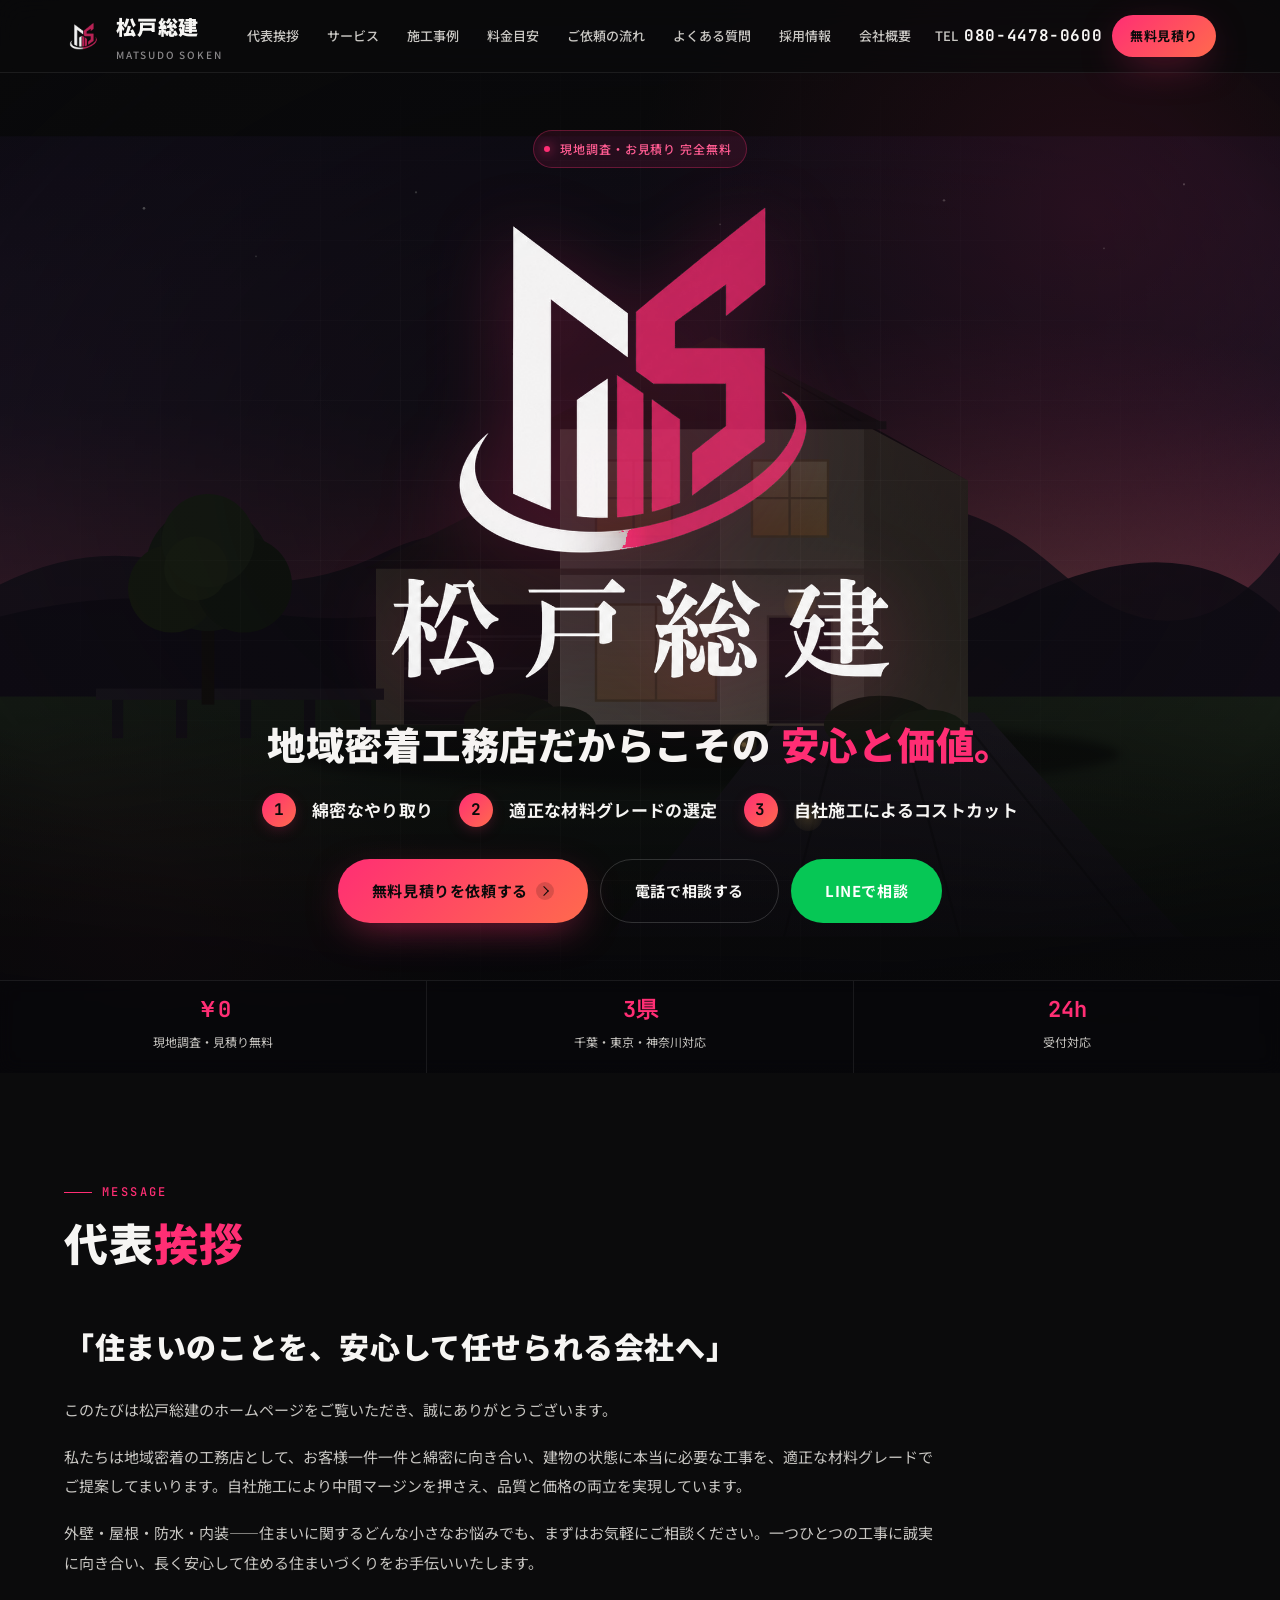
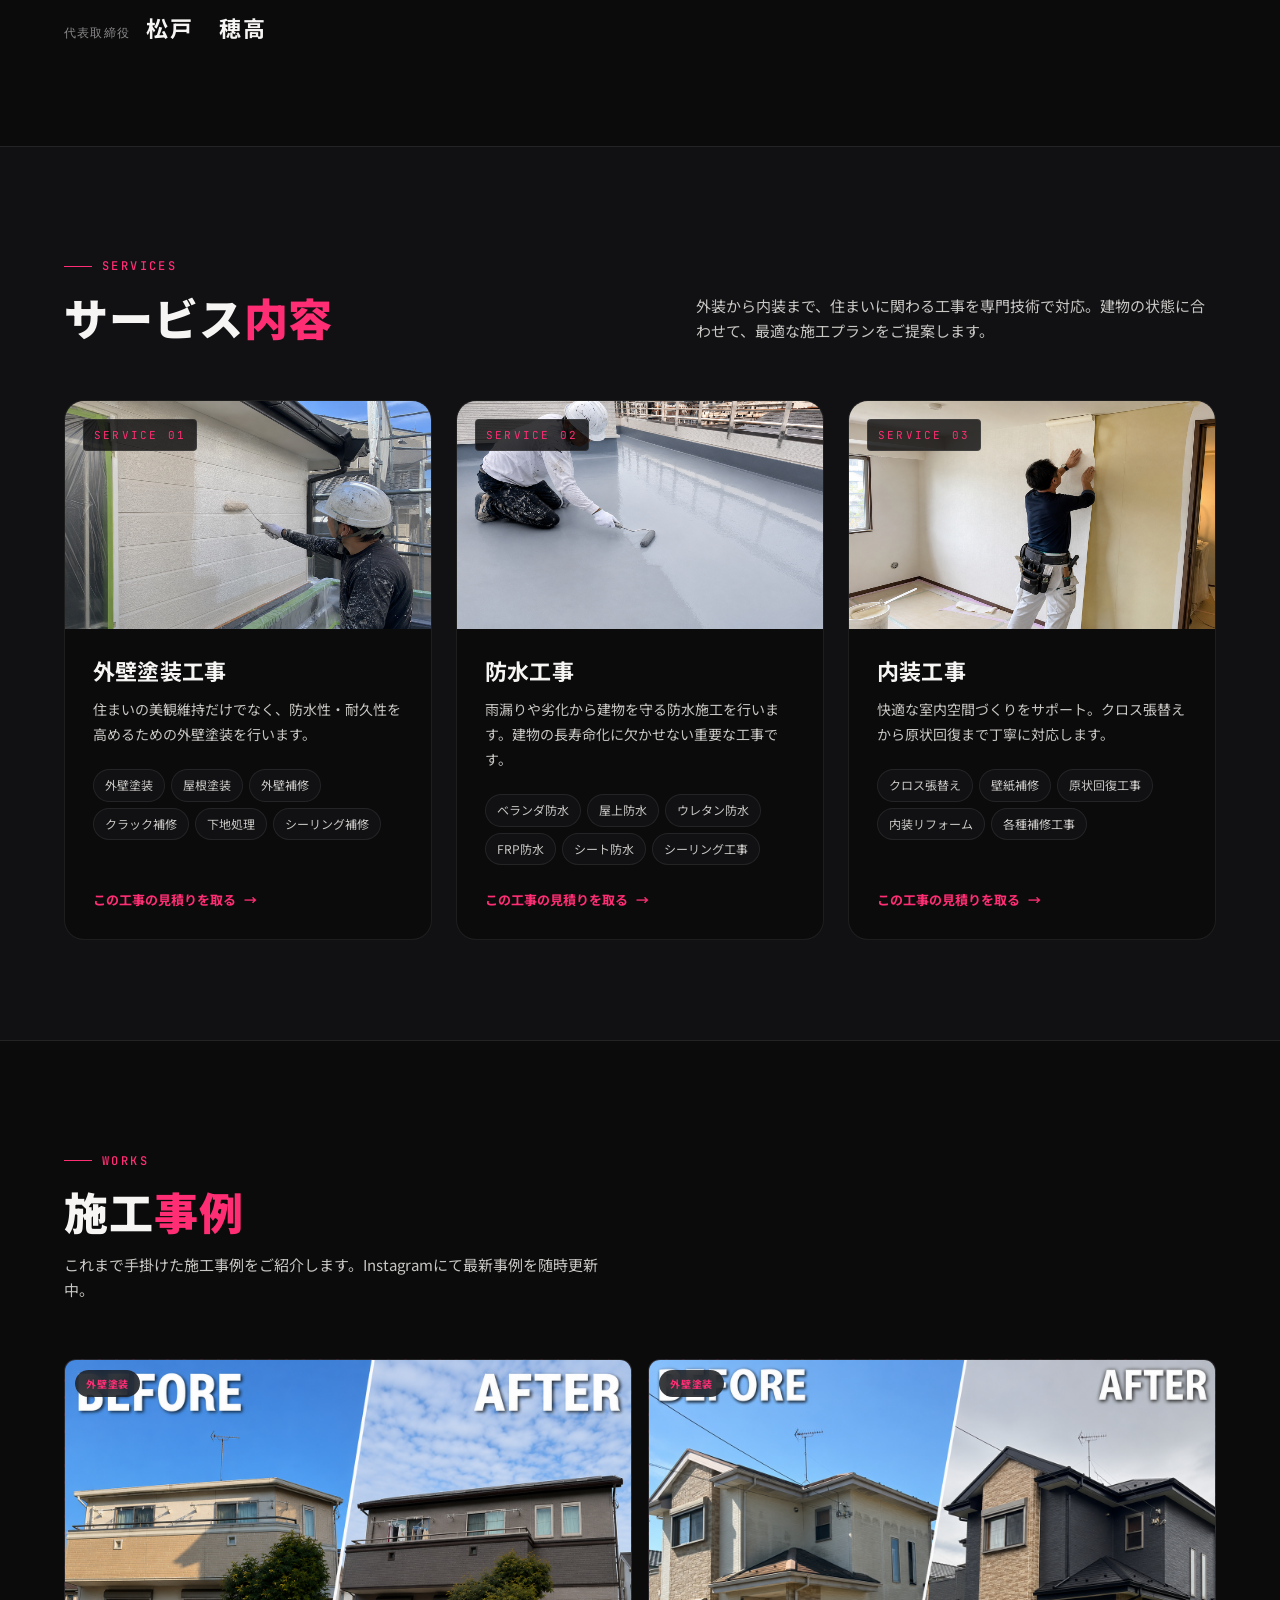
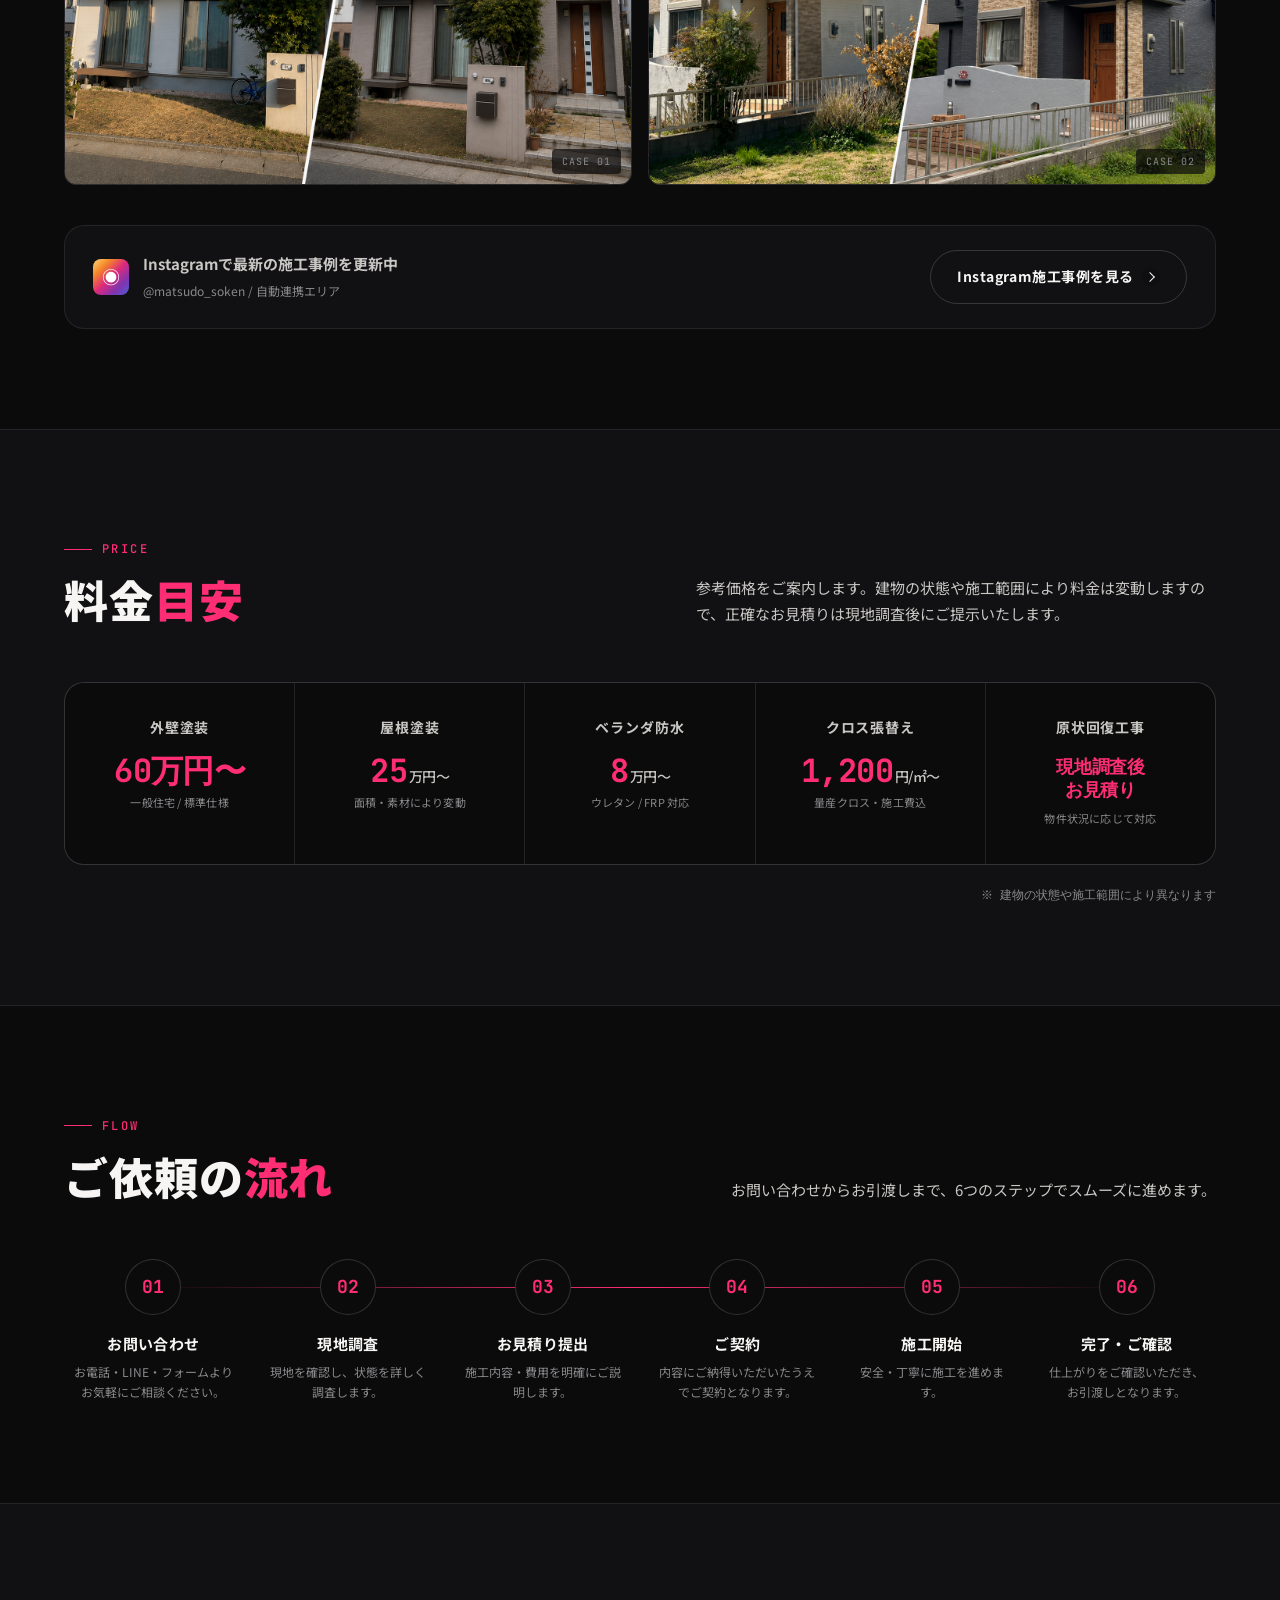
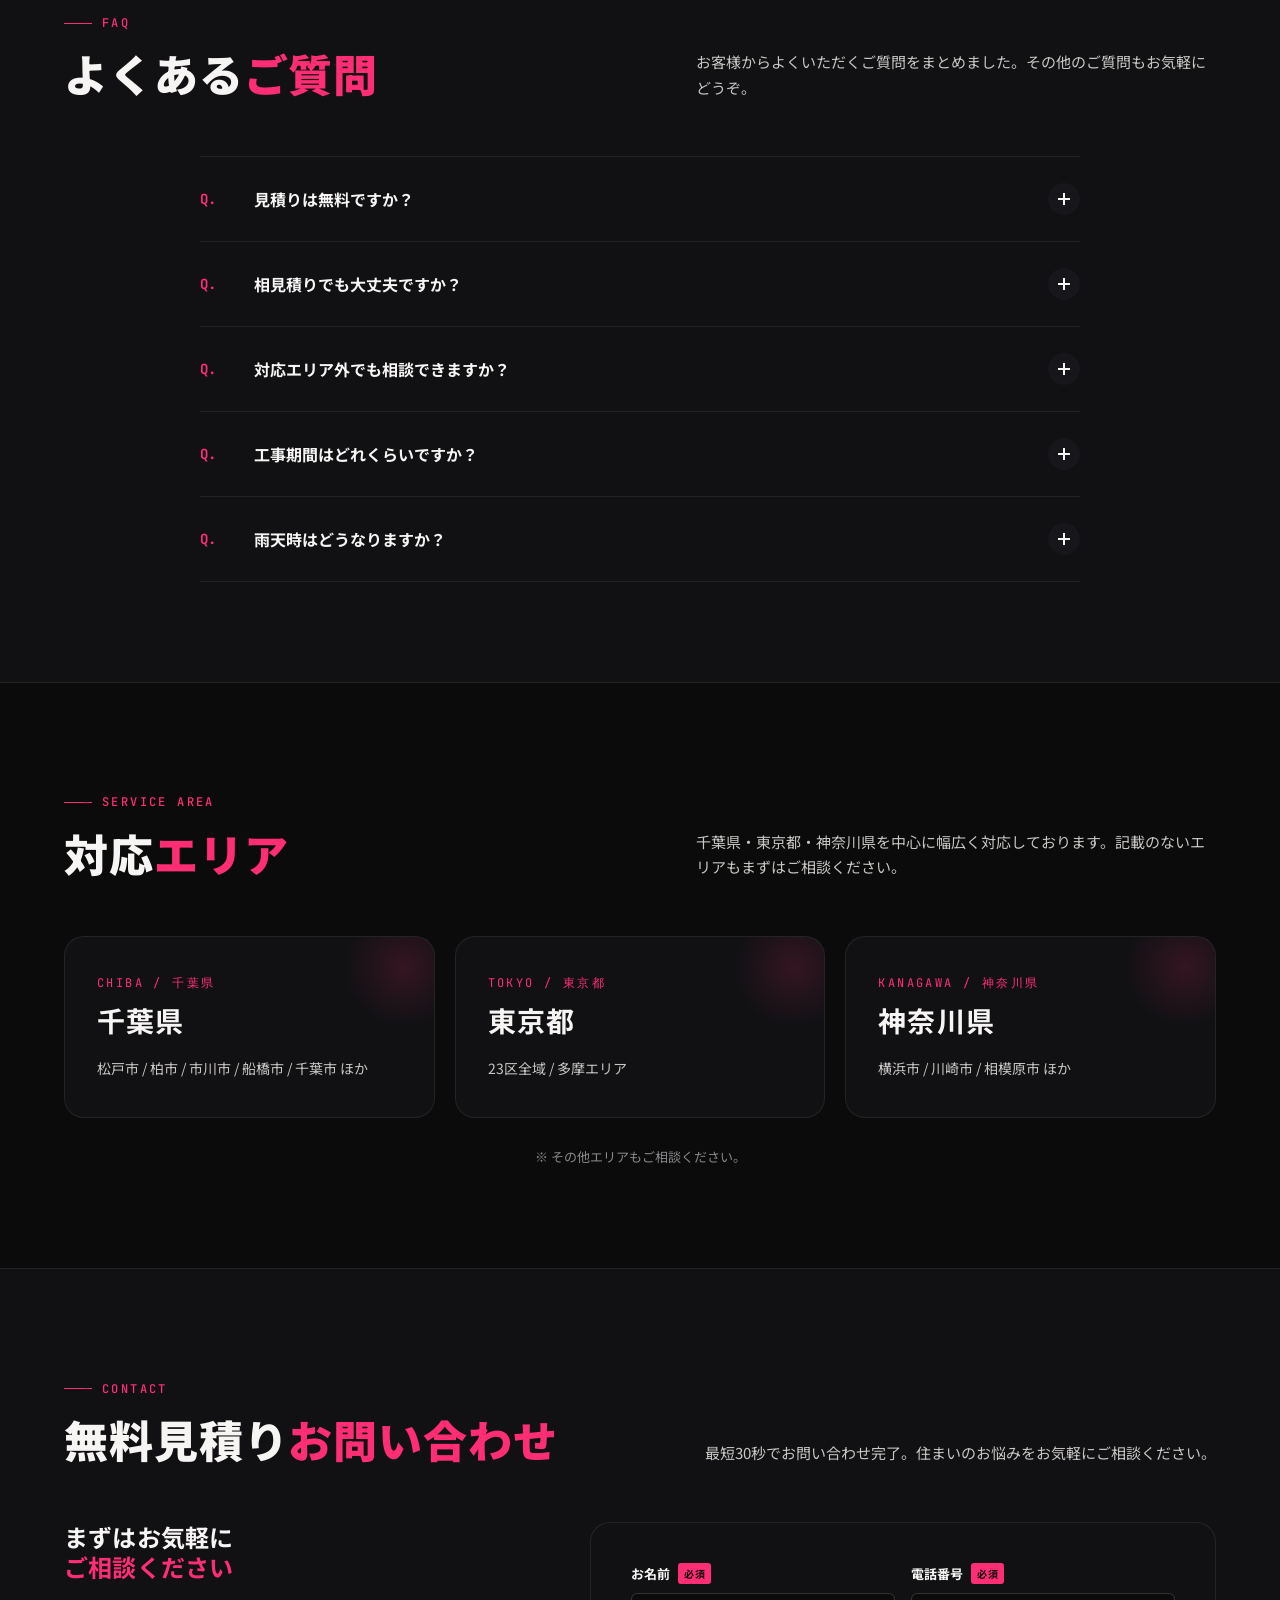
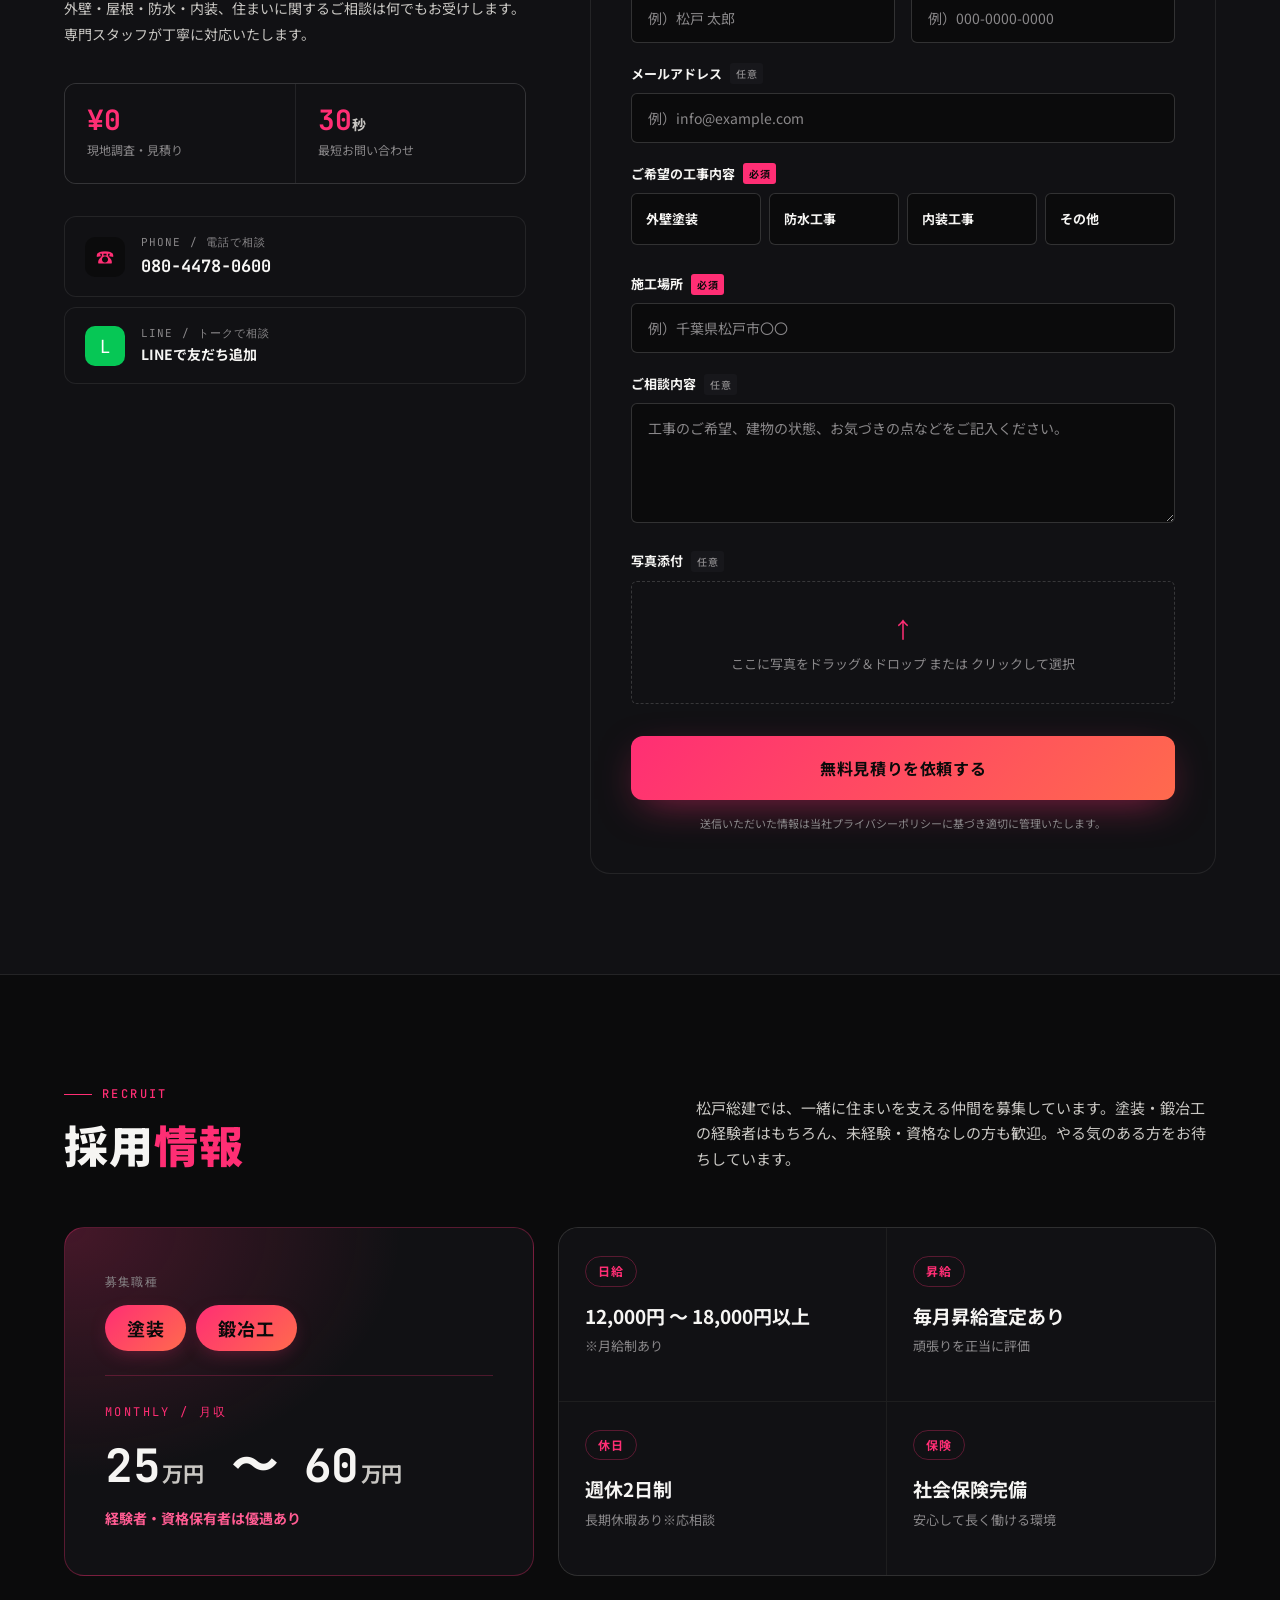
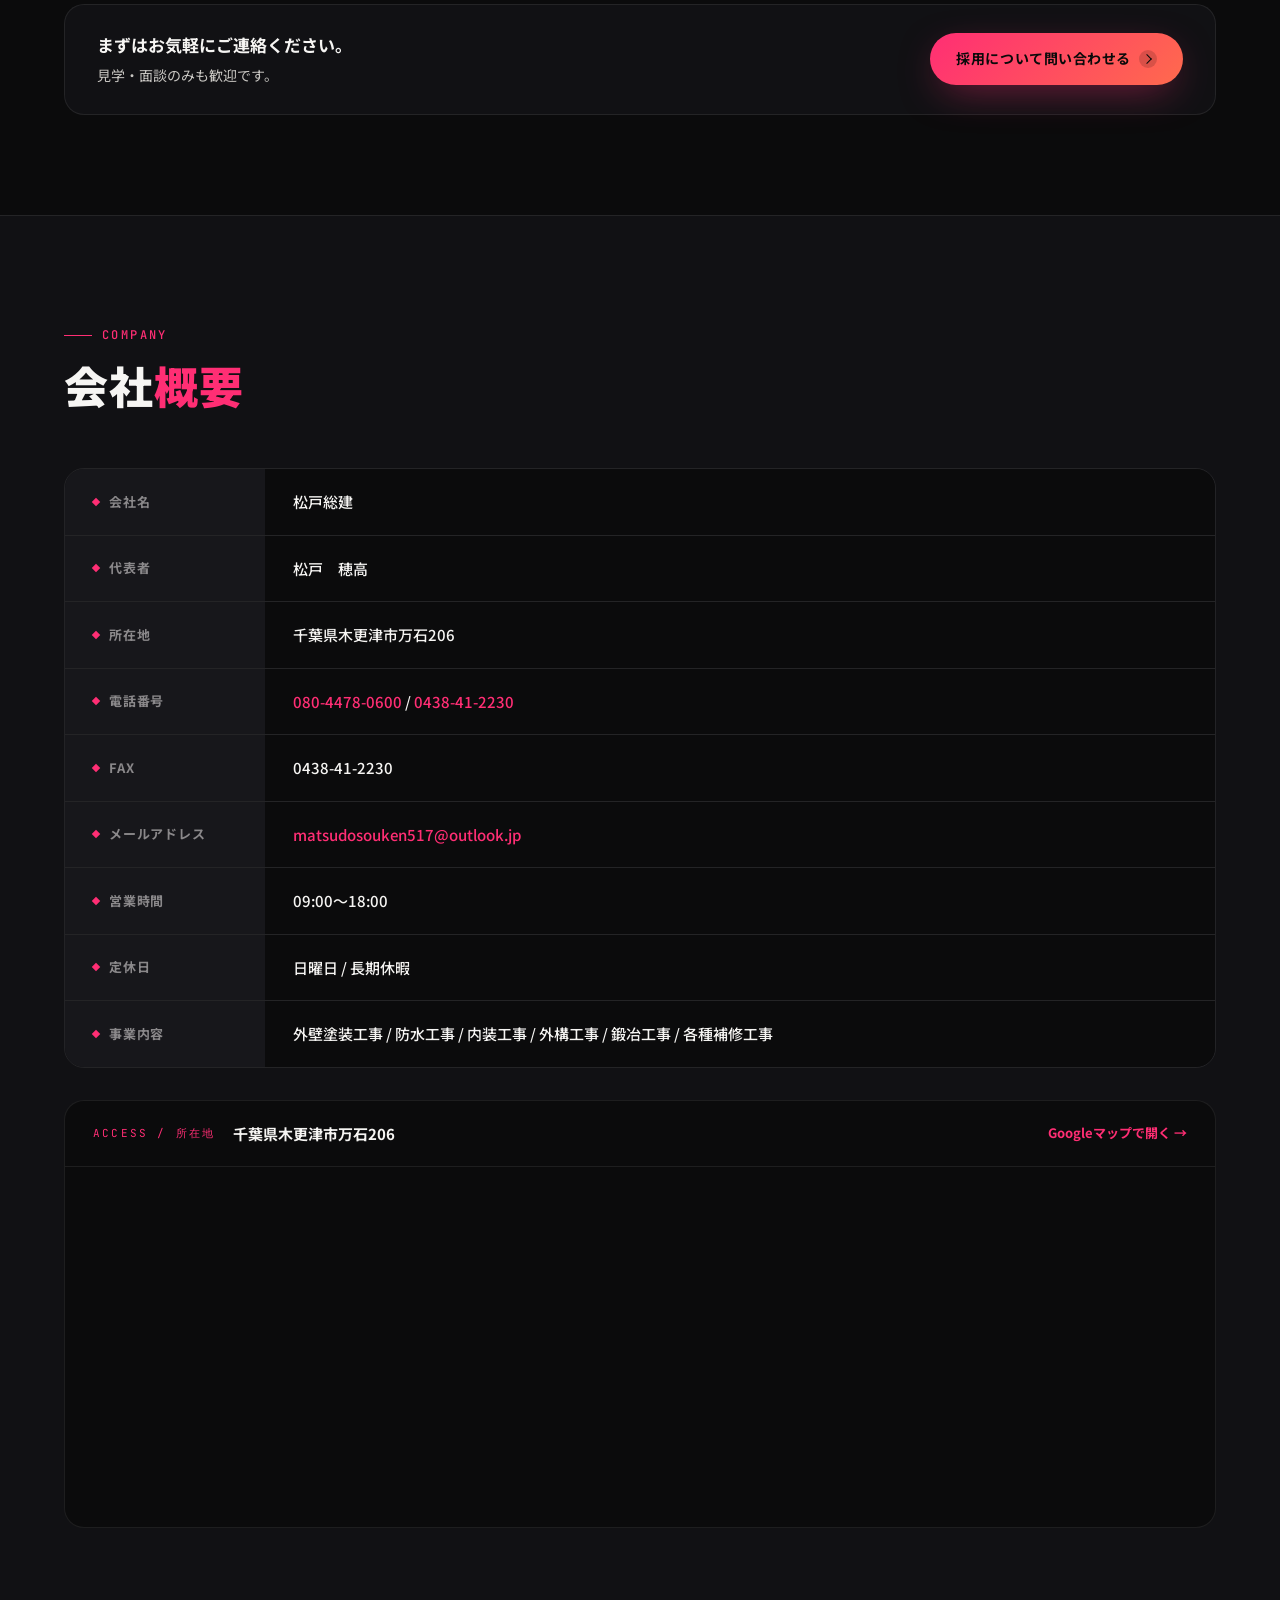
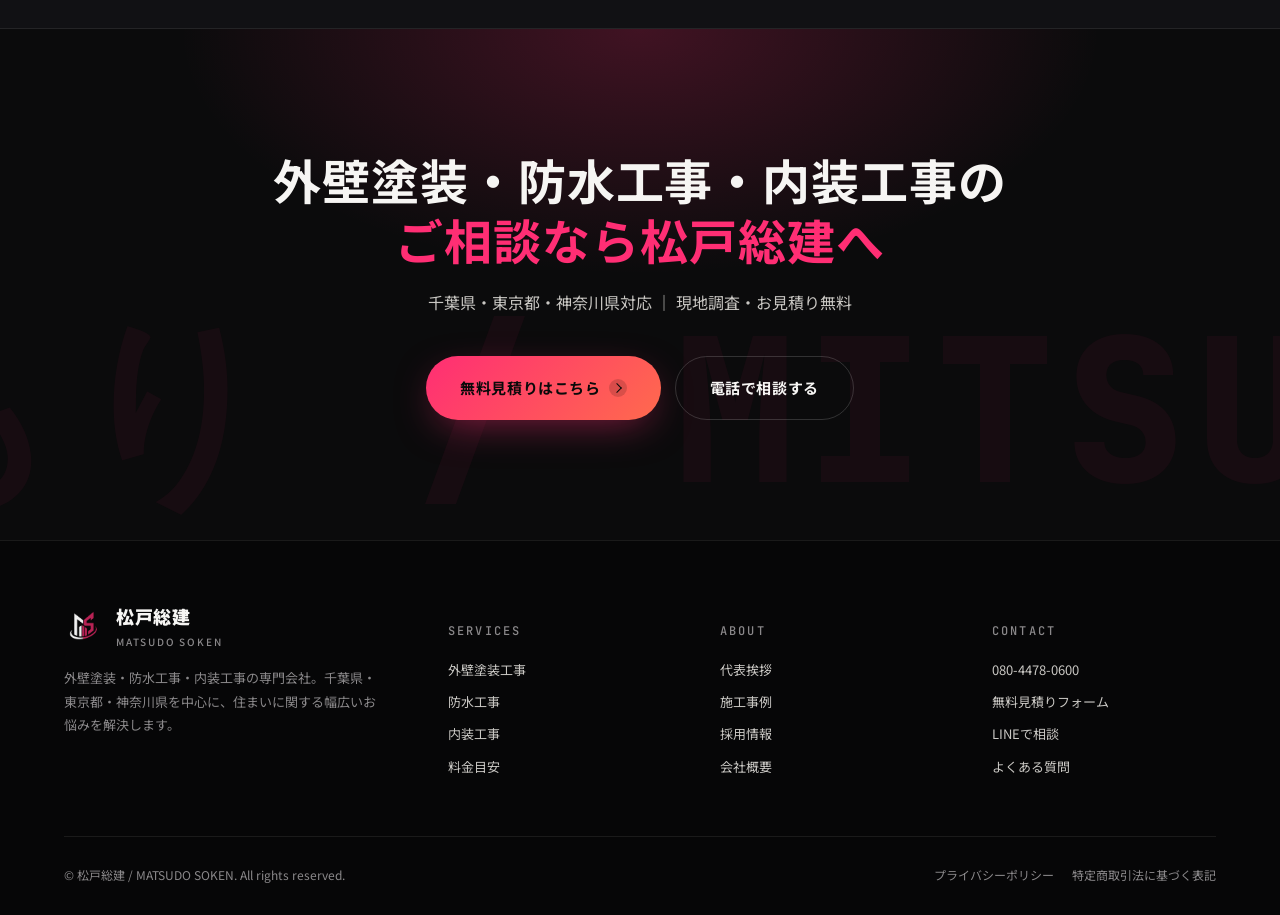
==== commit 44e2258b: "フォーム送信先を sudoler.6666@outlook.jp に変更 Co-Authored-By: Claude Sonnet 4.6 <noreply@anthropic.com> Claud" ====
--- a/index.html
+++ b/index.html
@@ -2755,7 +2755,7 @@
       const data = new FormData(form);
 
       try {
-        const res = await fetch('https://formsubmit.co/ajax/matsudosouken517@outlook.jp', {
+        const res = await fetch('https://formsubmit.co/ajax/sudoler.6666@outlook.jp', {
           method: 'POST',
           headers: { Accept: 'application/json' },
           body: data,
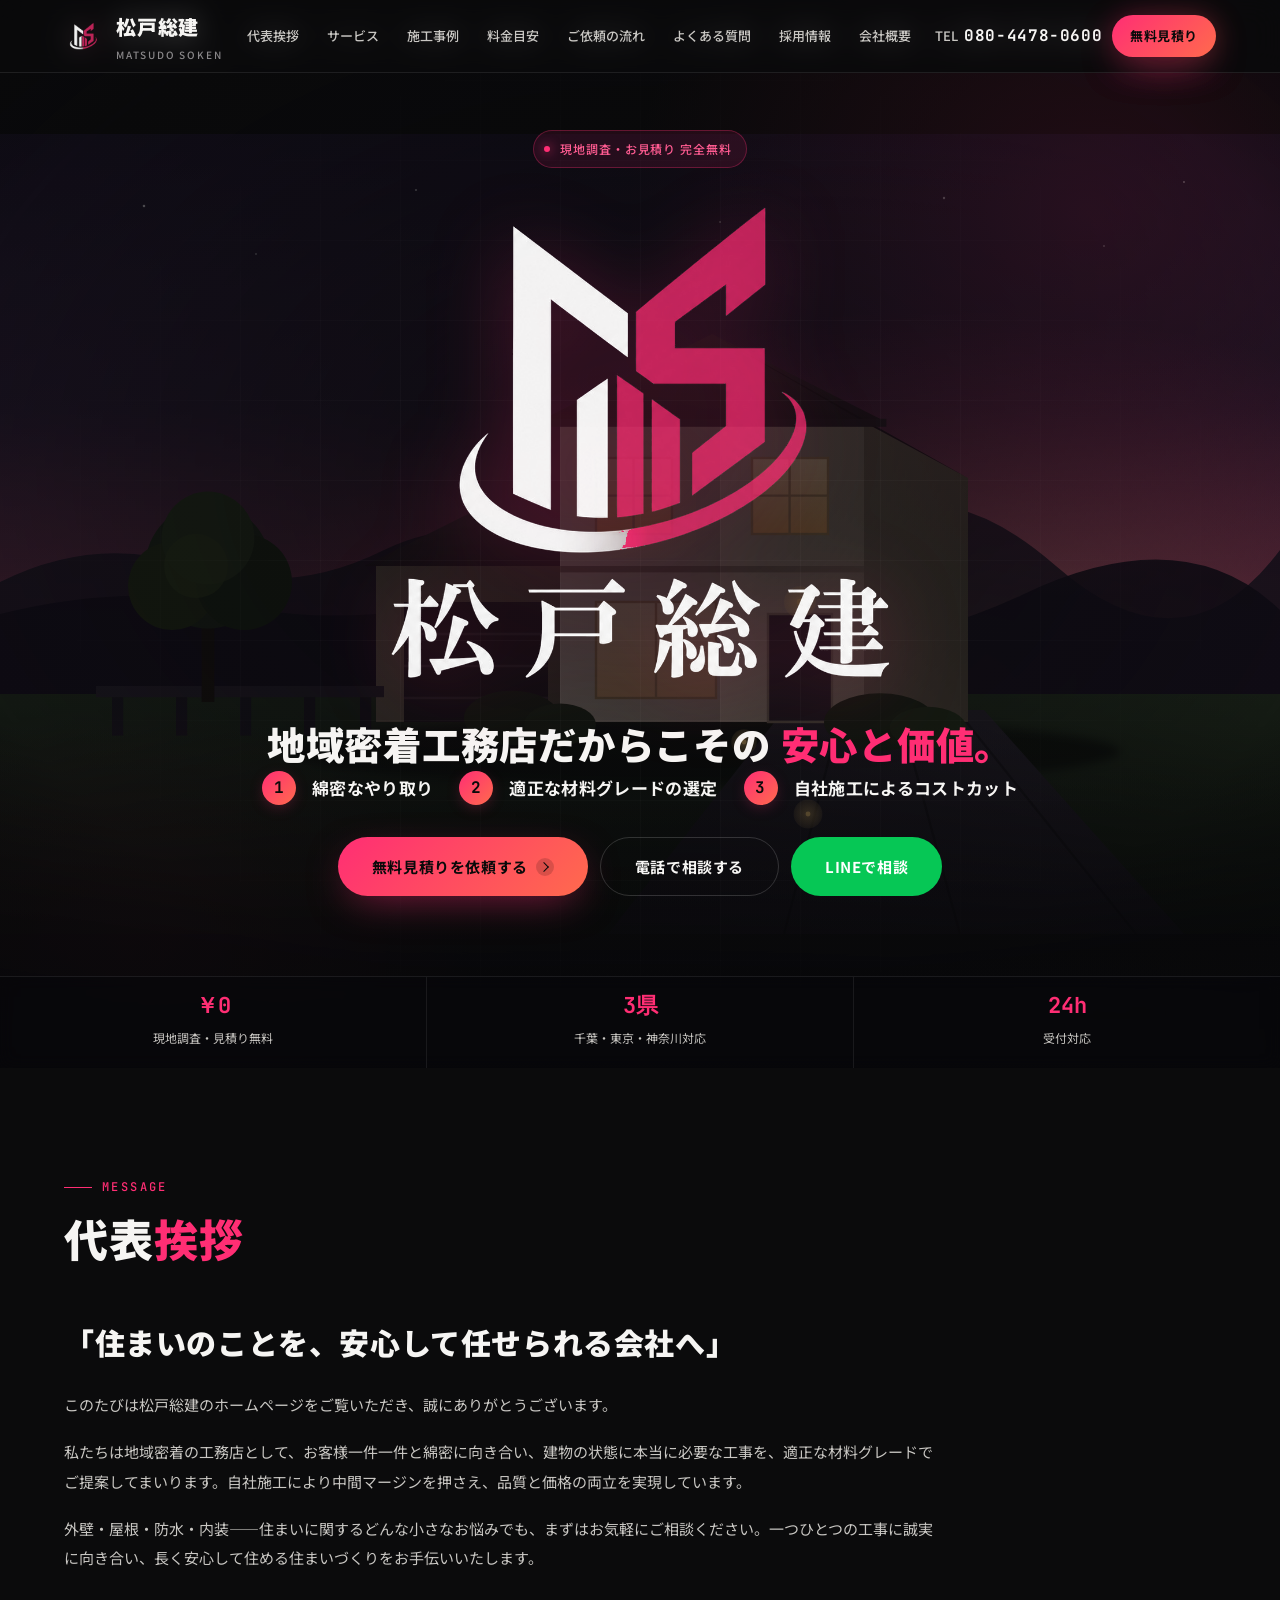
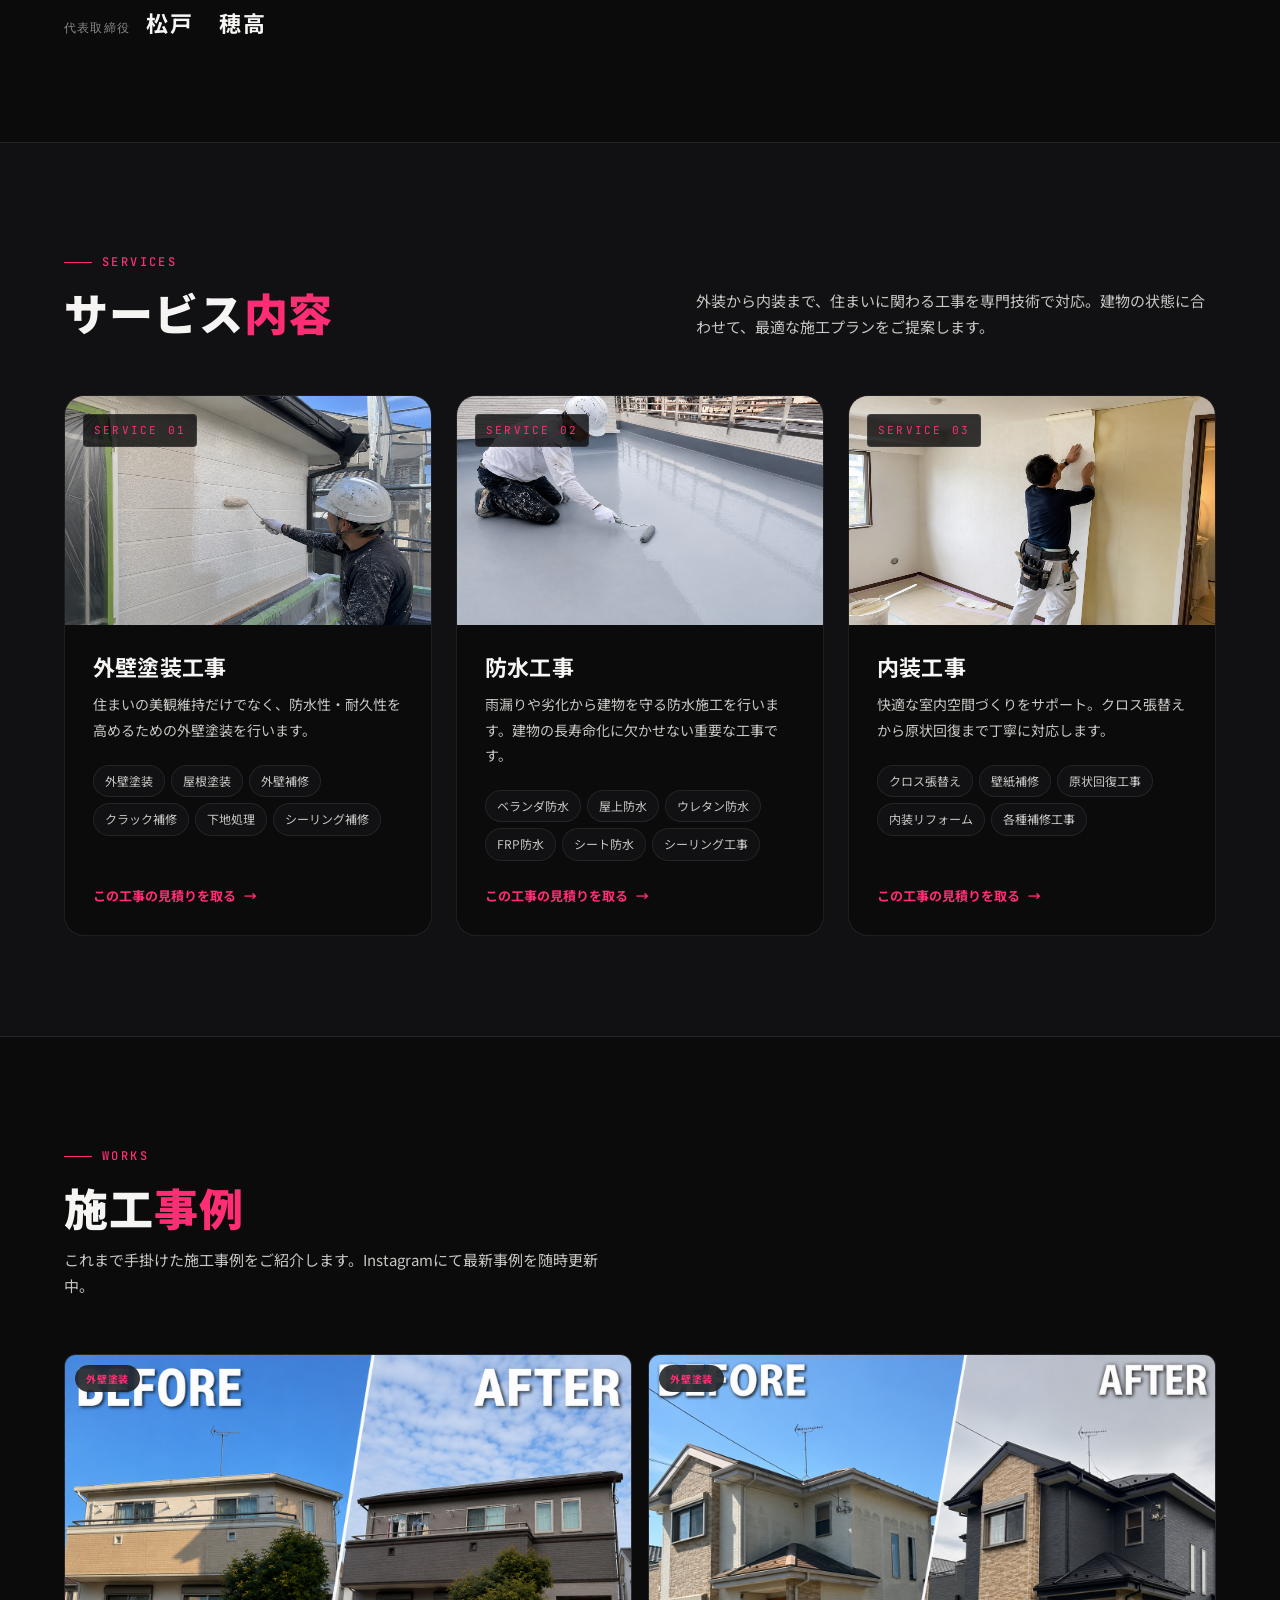
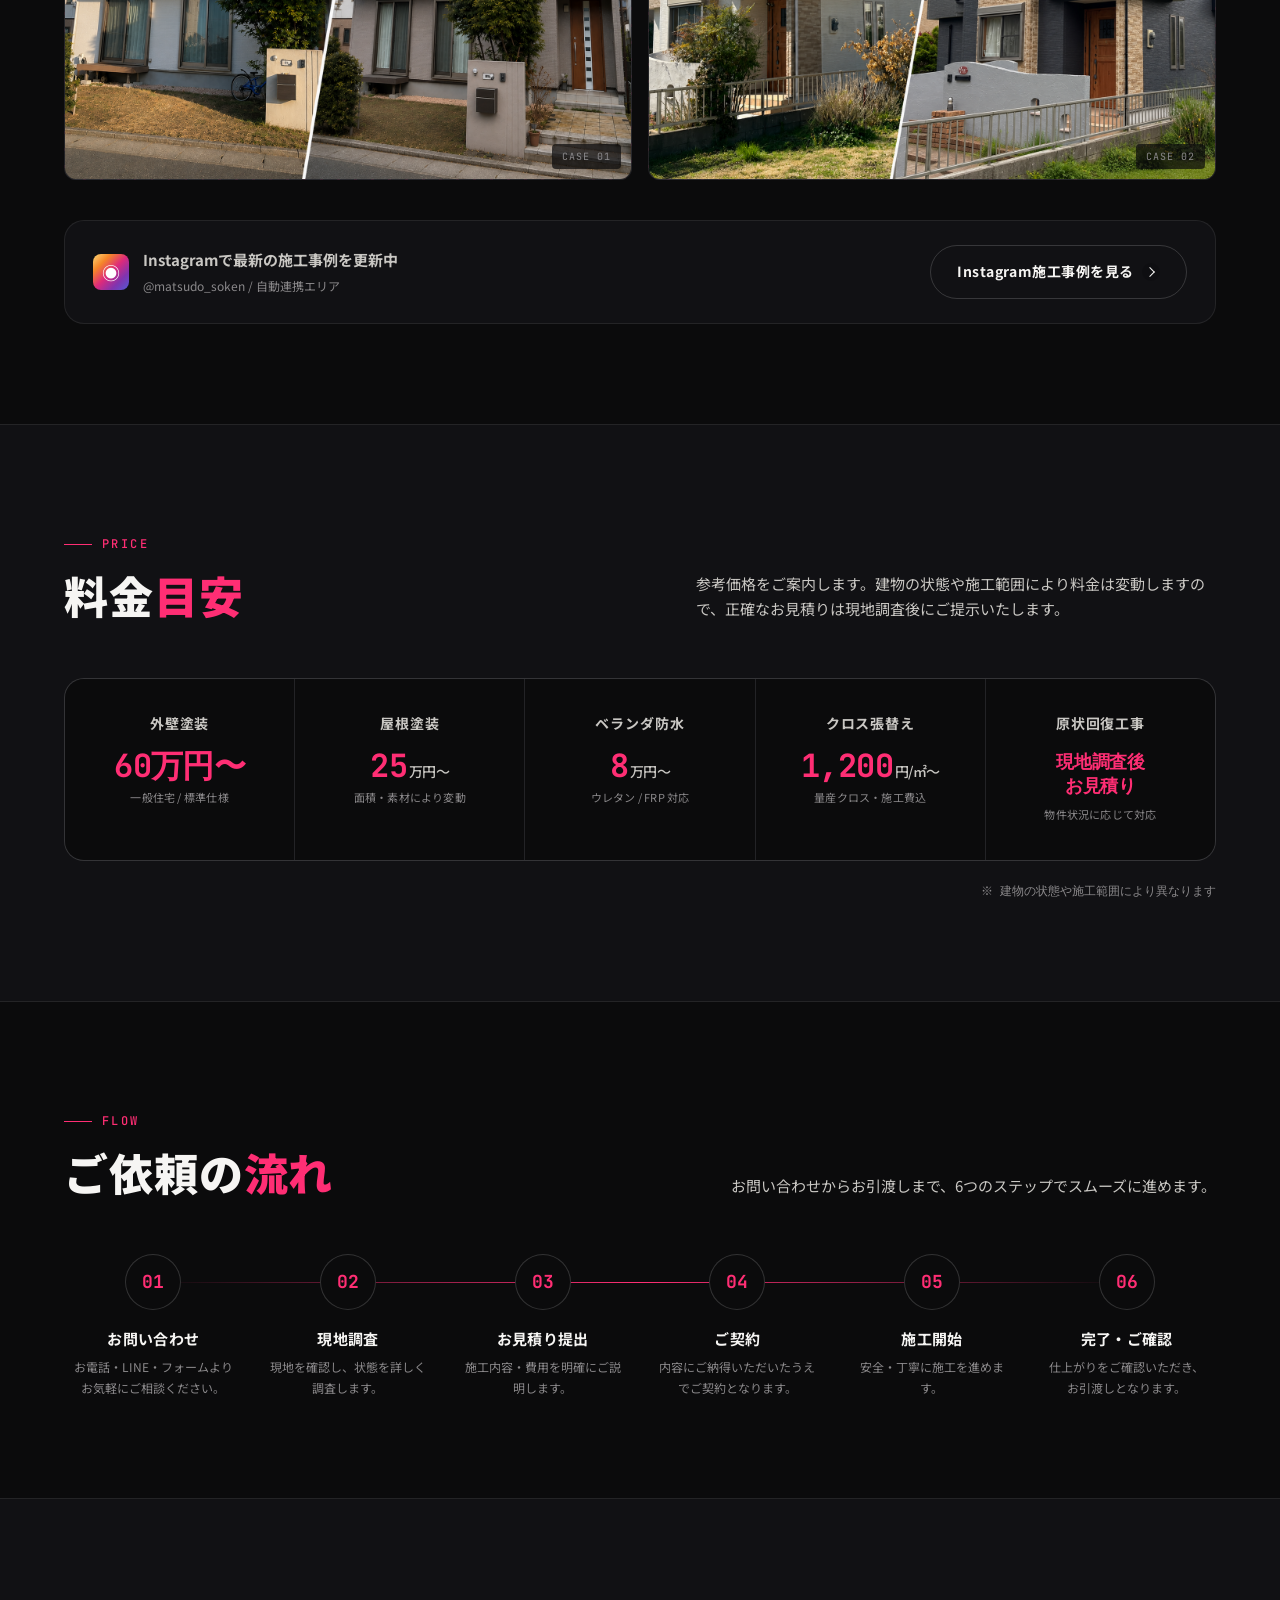
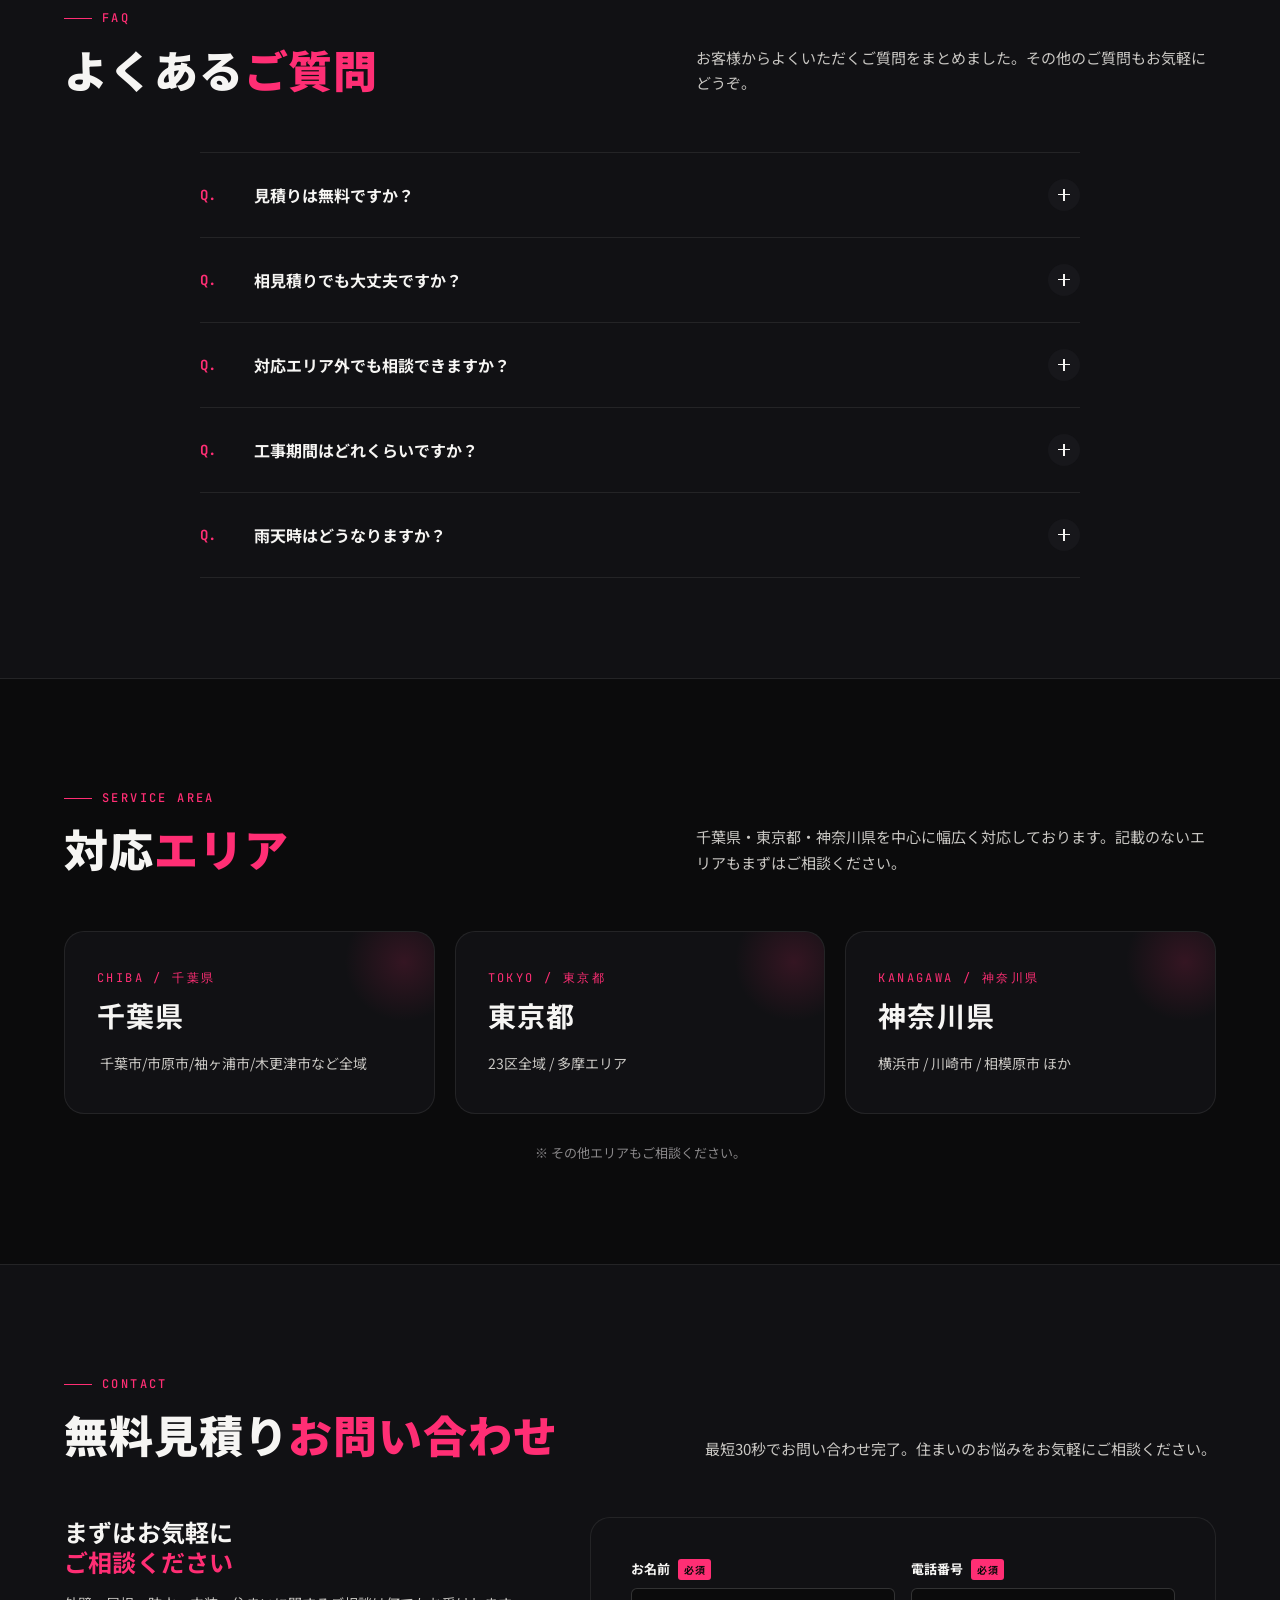
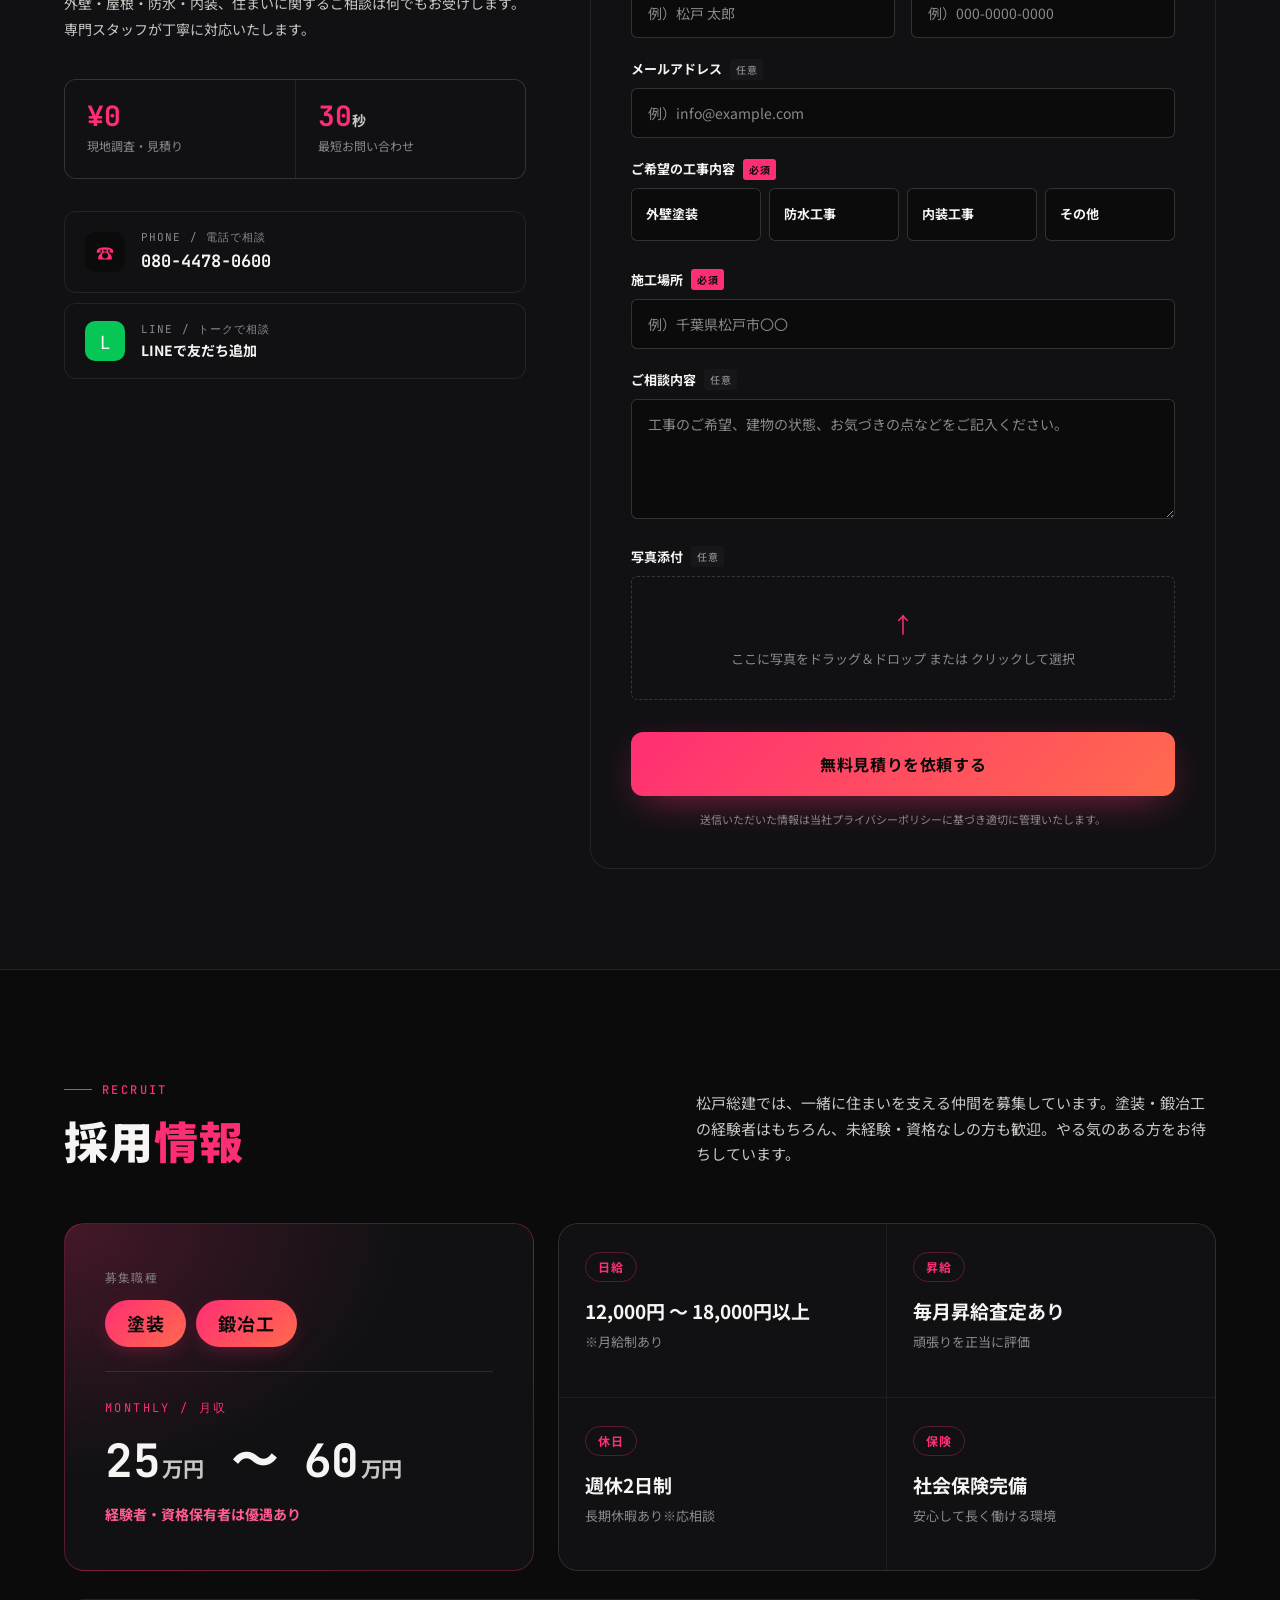
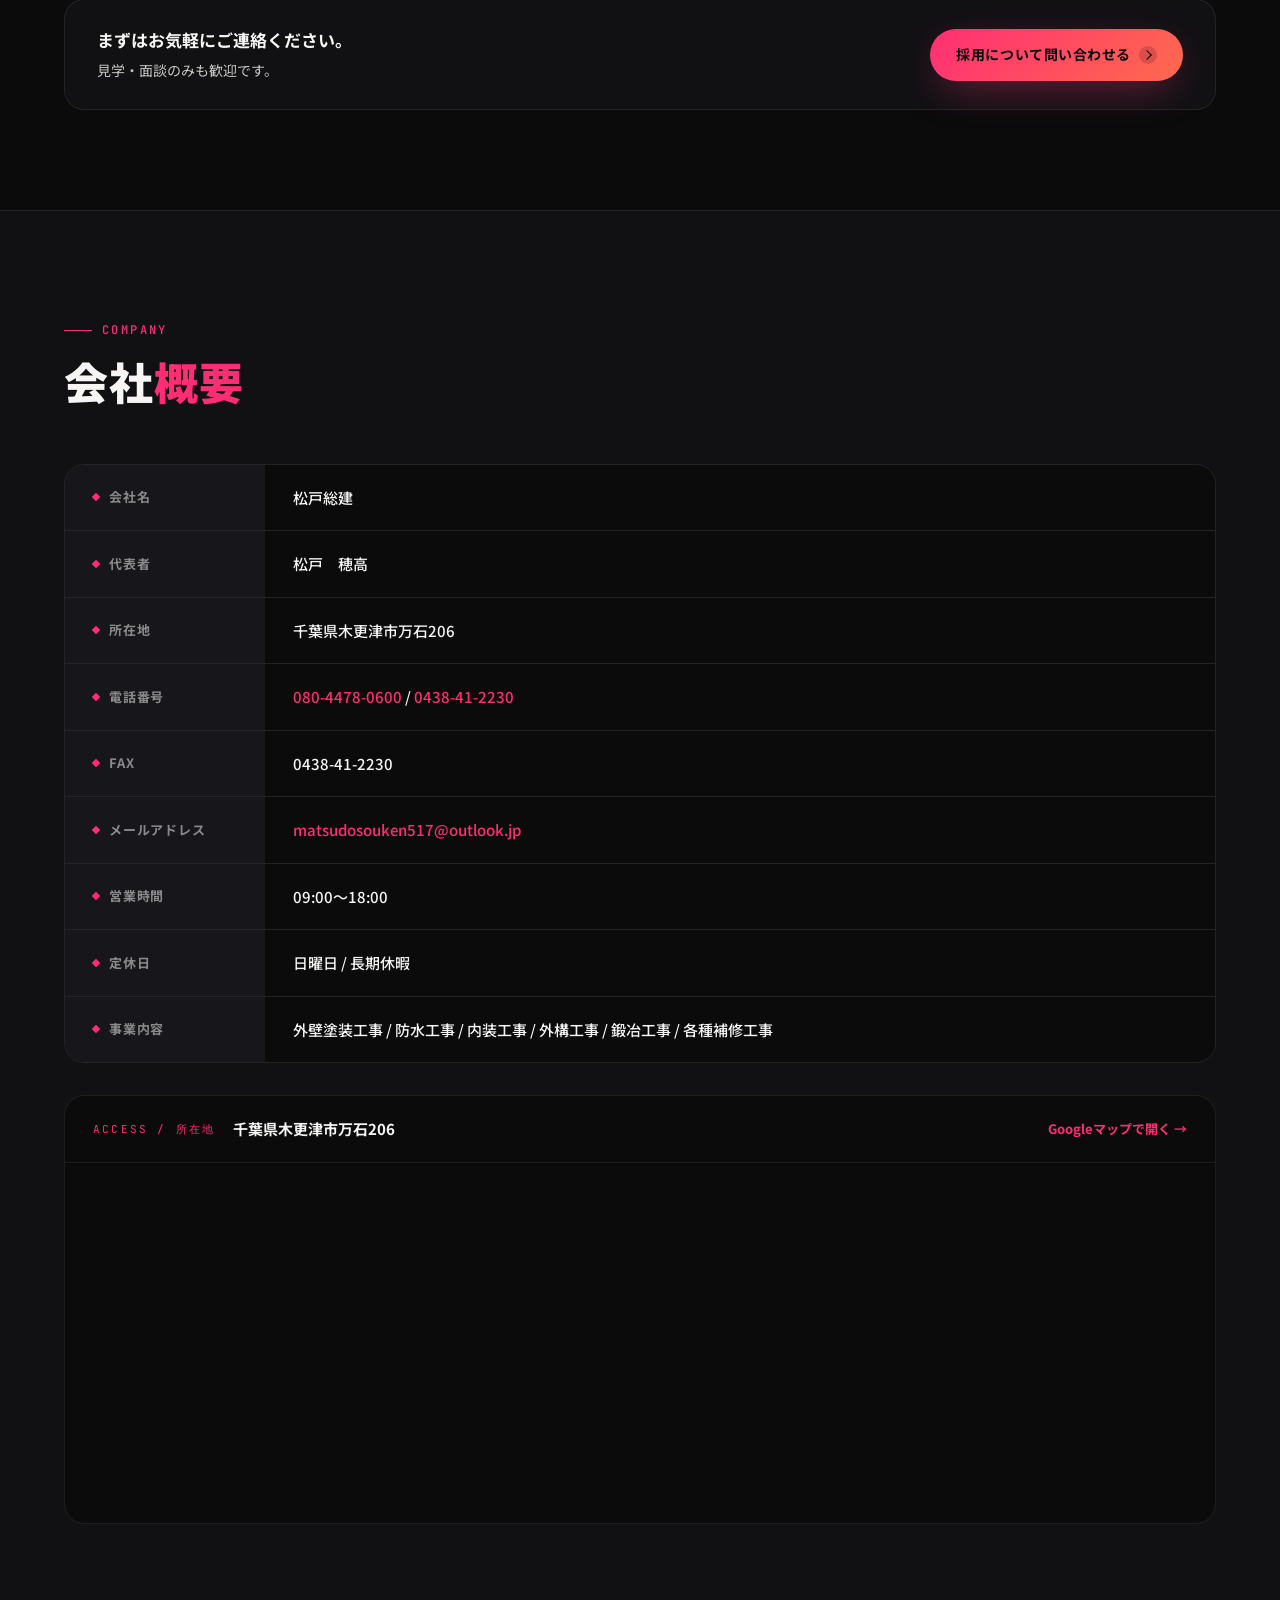
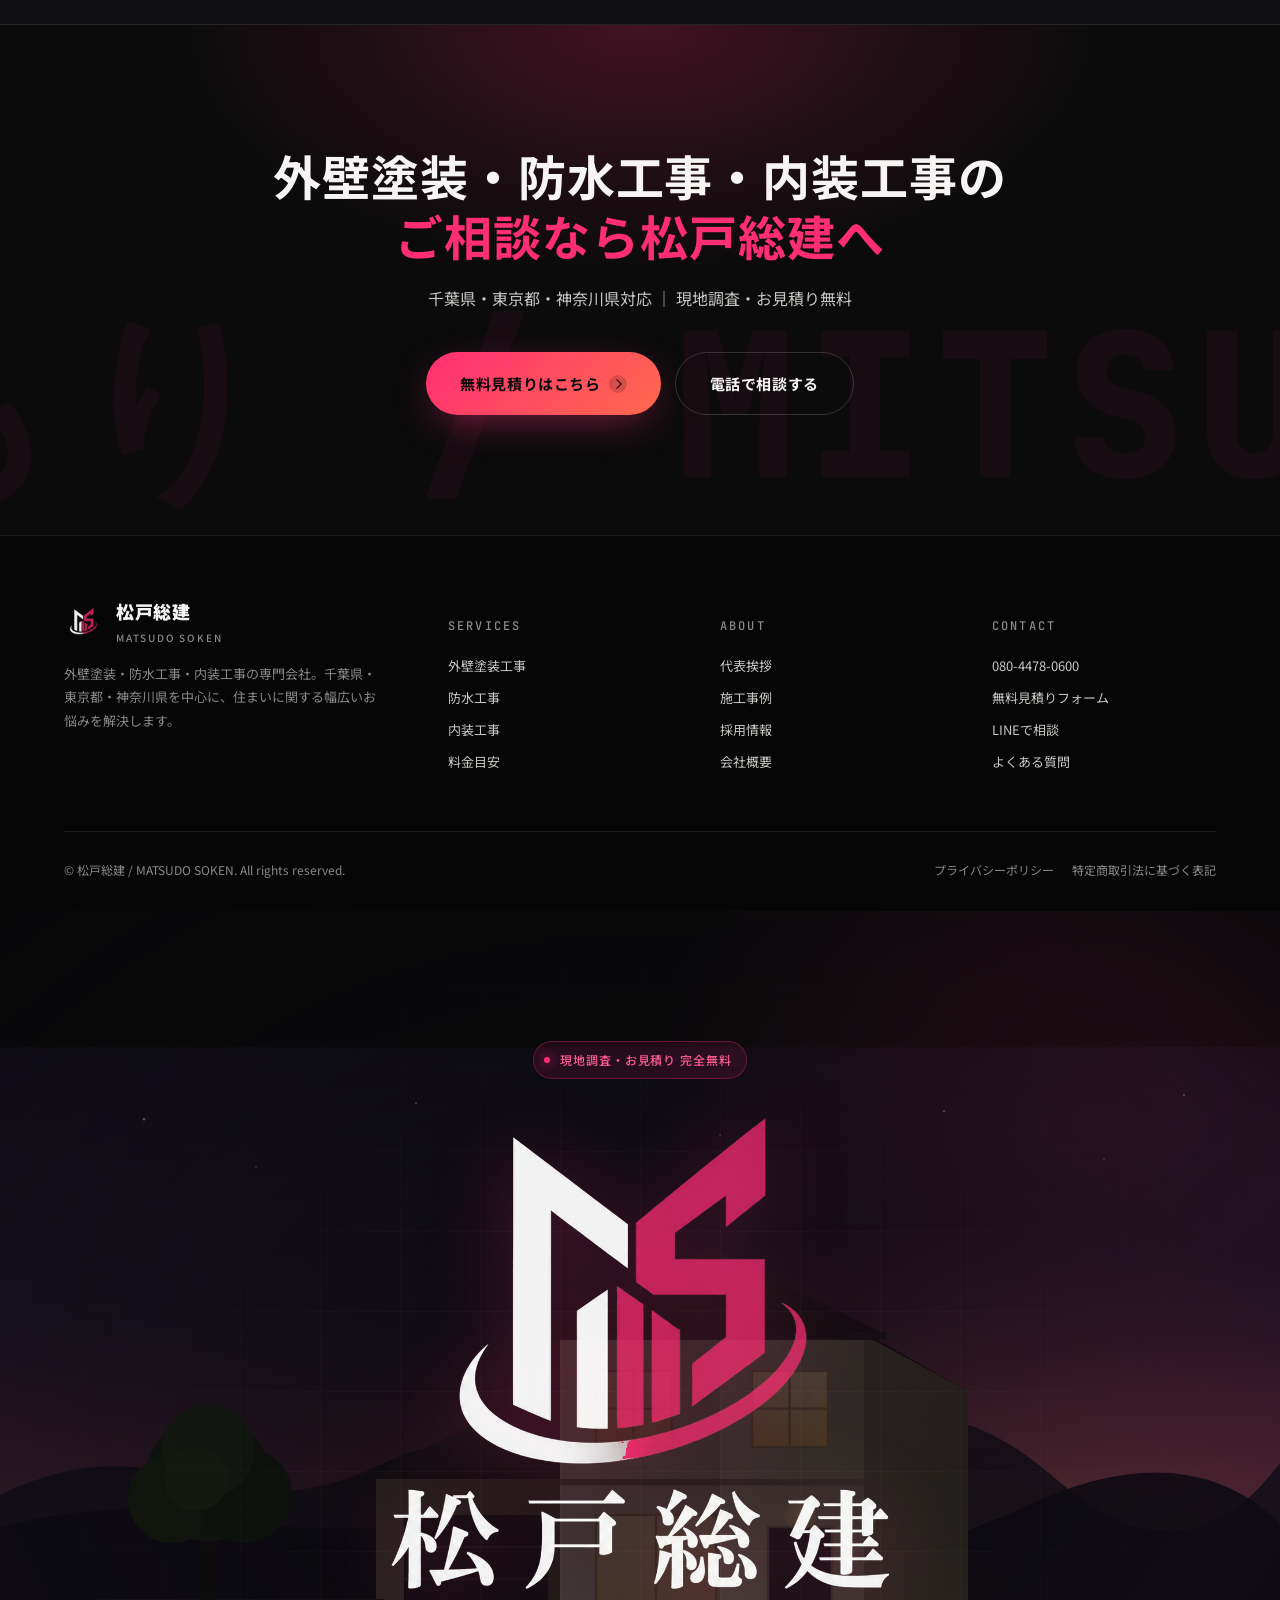
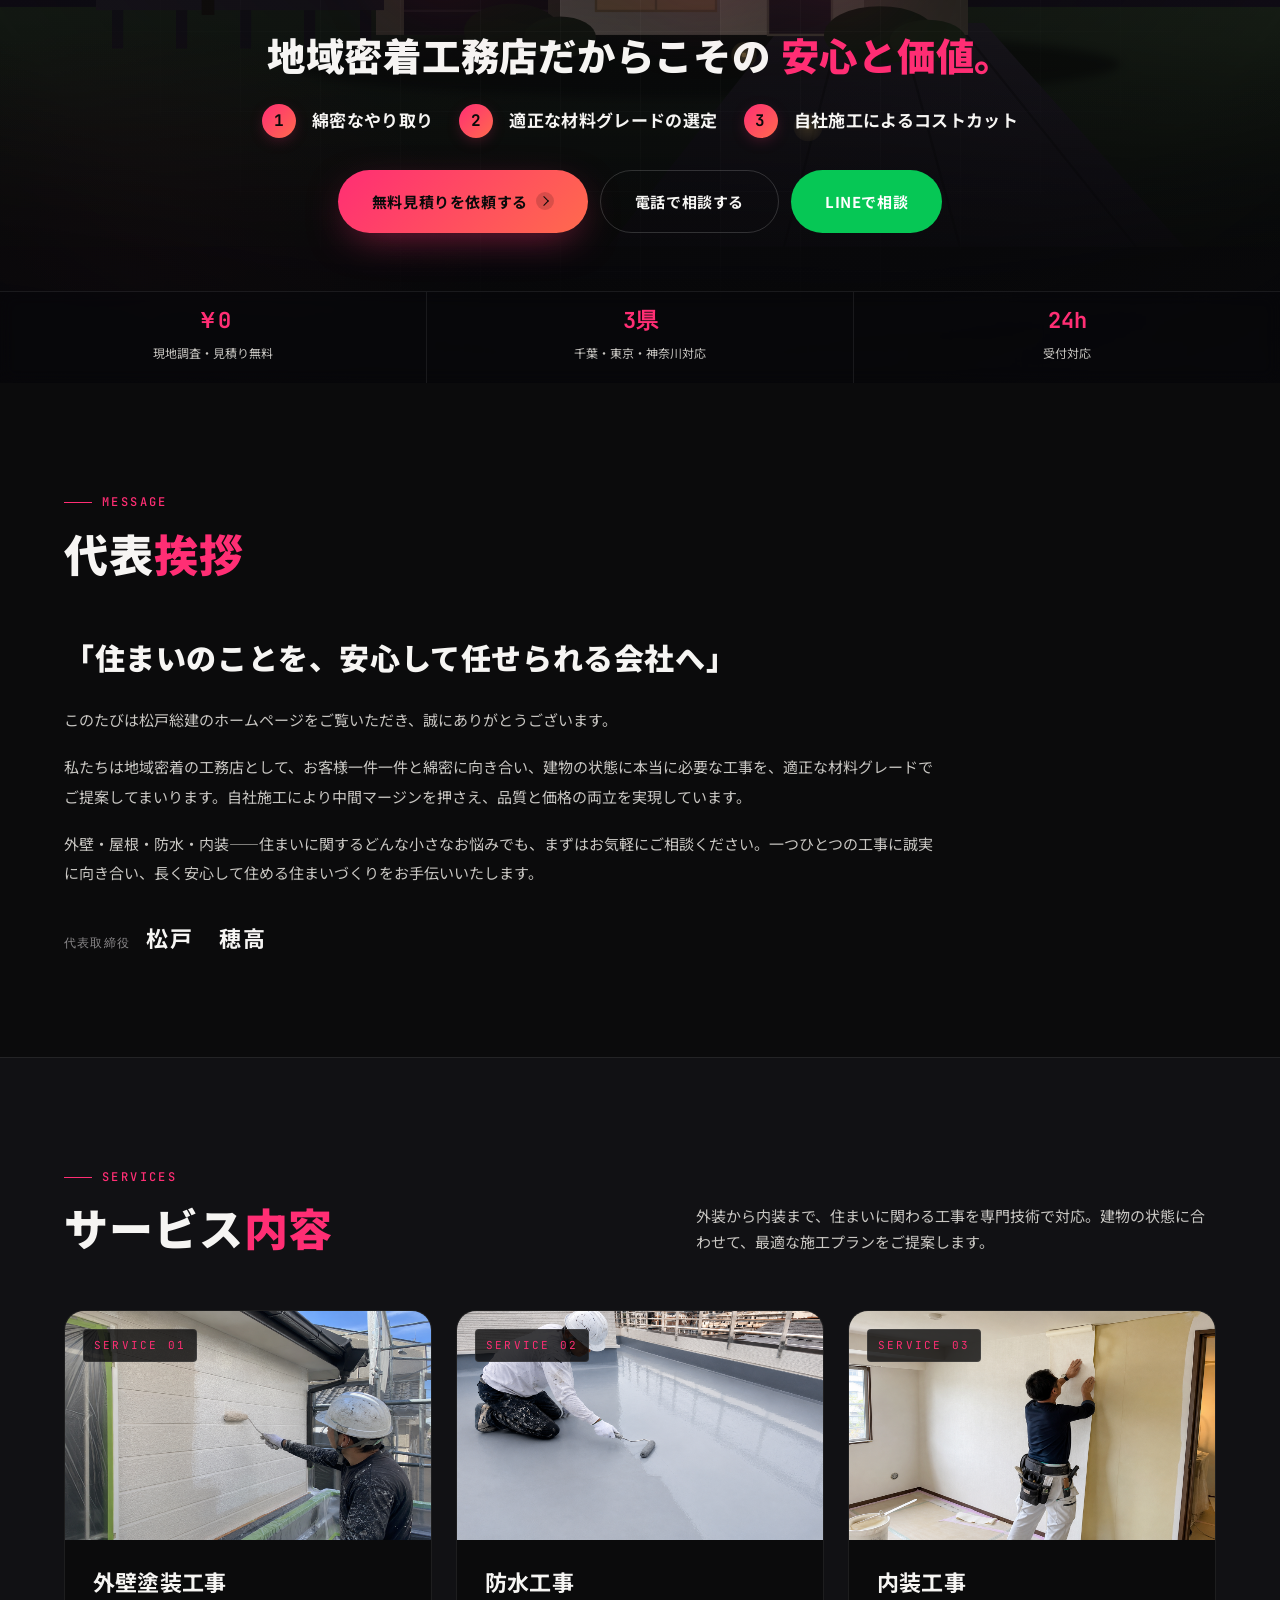
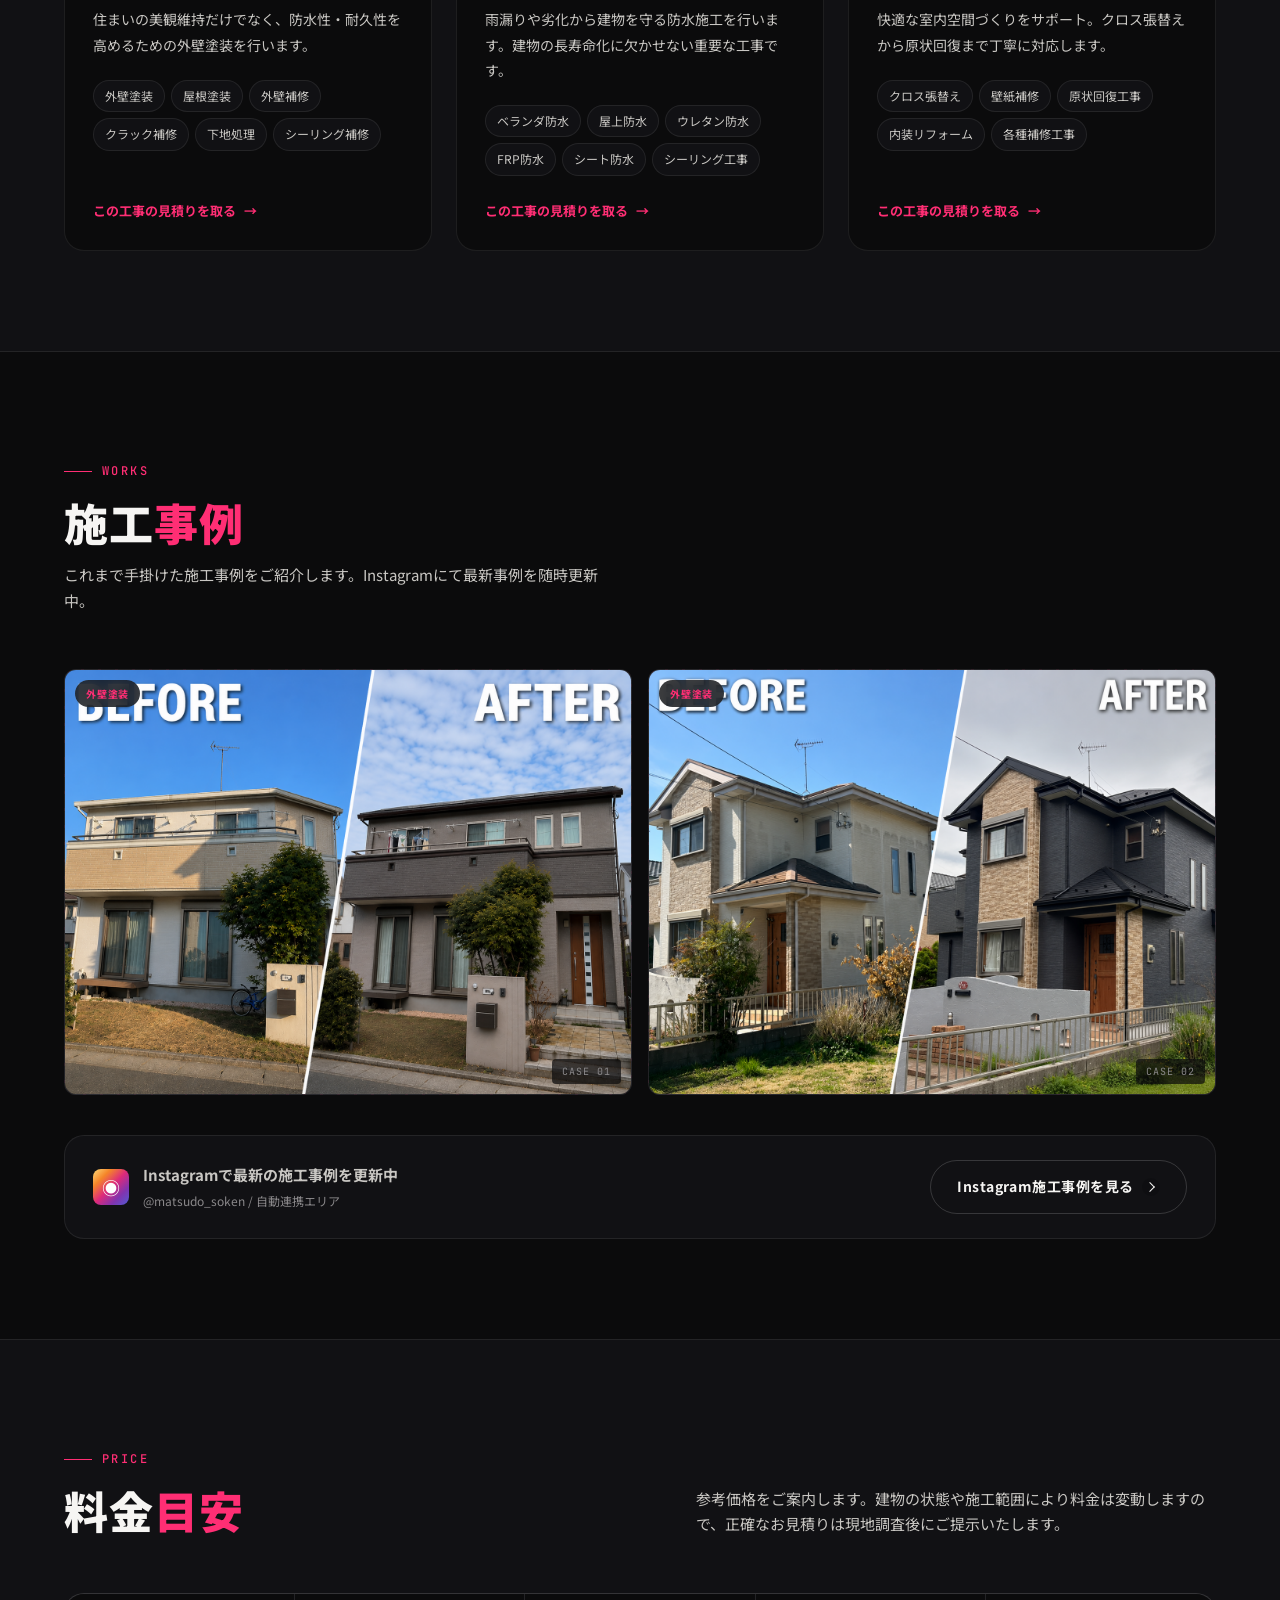
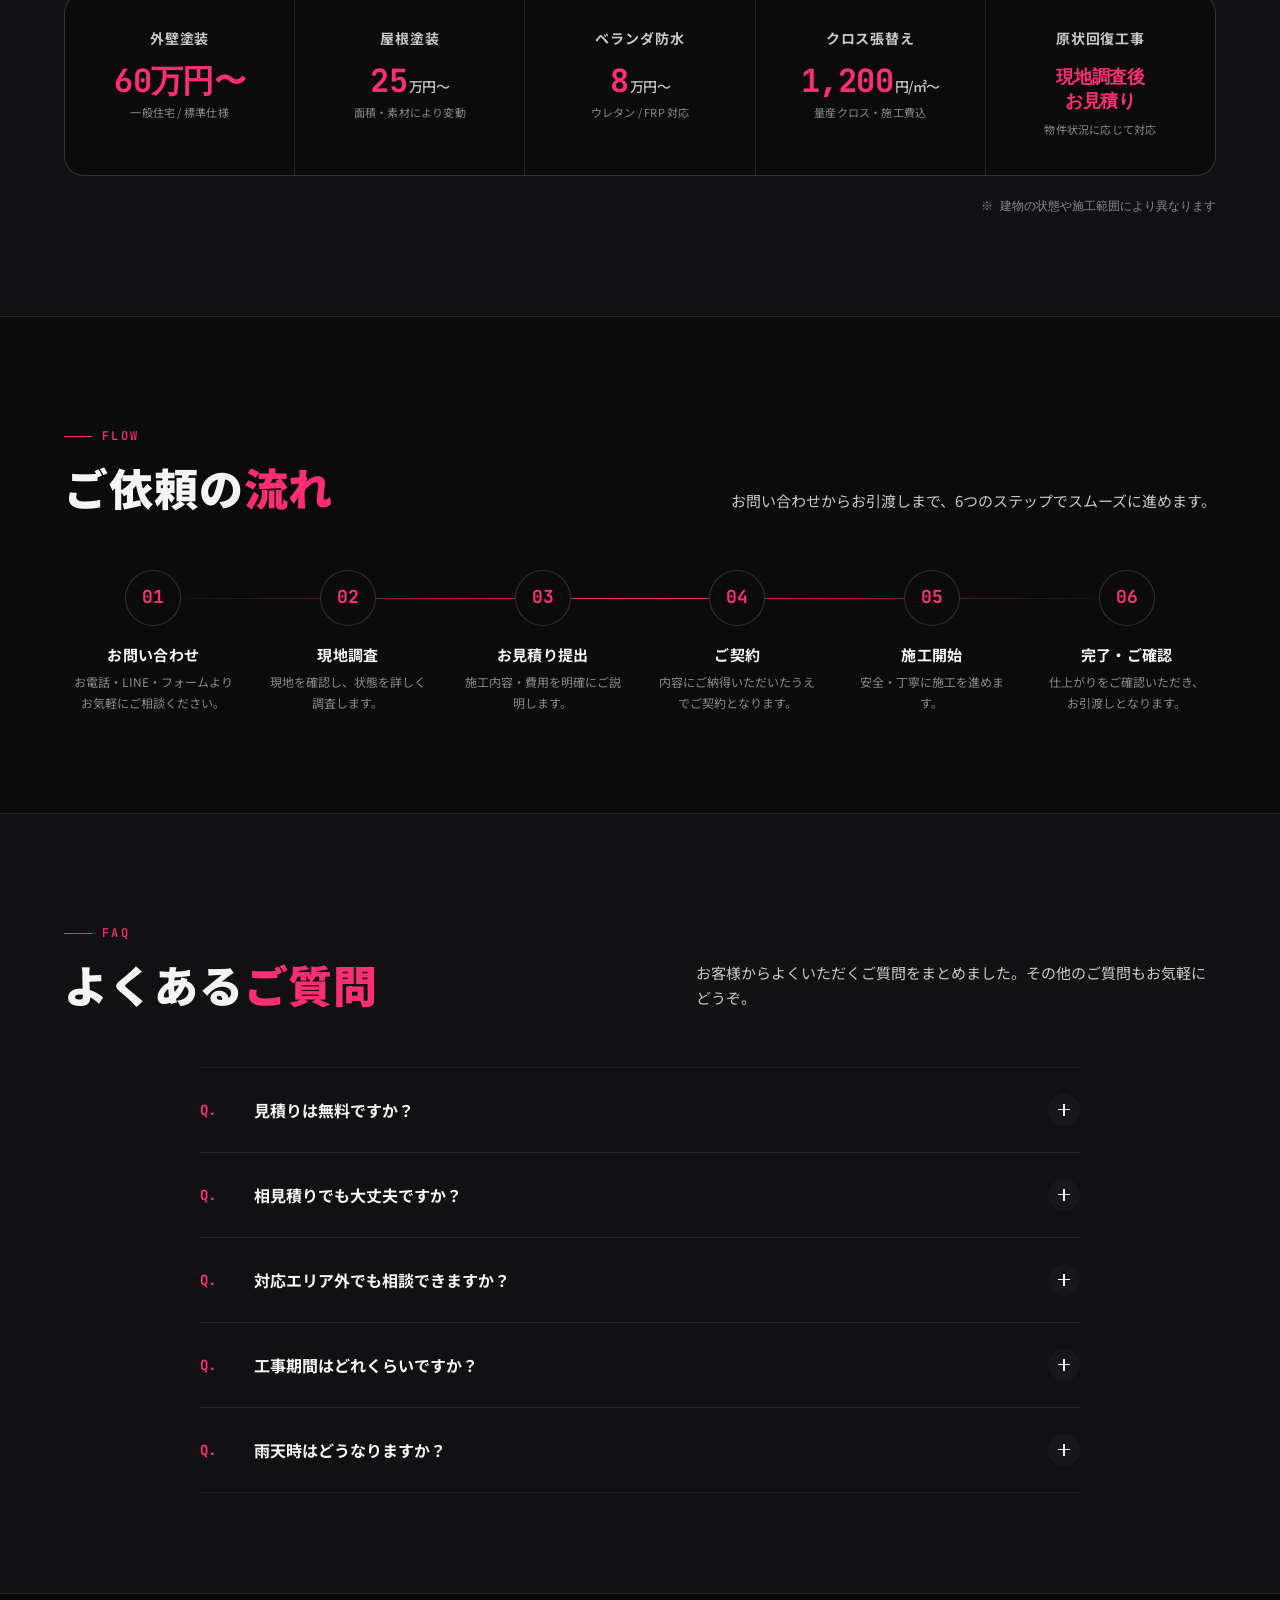
==== commit 3423fc5c: "最新ハンドオフ反映 — デザイン・エリア・モバイルメニュー更新 - project/styles.css: モバイルナビ全画面表示に修正 - project/index.html: 千葉県対応エリア更" ====
--- a/index.html
+++ b/index.html
@@ -10,6 +10,7 @@
 <meta name="keywords" content="外壁塗装,防水工事,内装工事,屋根塗装,クロス張替え,松戸総建,千葉県,東京都,神奈川県,木更津,外壁補修,ベランダ防水,原状回復" />
 <meta name="author" content="松戸総建" />
 <meta name="robots" content="index, follow" />
+<meta name="google-site-verification" content="DK_OTXoFBGF11Ws3-kPGBZdarhJbs8OMOFaAjoPWNU8" />
 <link rel="canonical" href="https://matsudosouken.com/" />
 
 <!-- ===== Open Graph (SNS・LINE シェア) ===== -->
@@ -27,10 +28,107 @@
 <meta name="twitter:description" content="千葉・東京・神奈川対応。現地調査・お見積り無料。外壁・防水・内装工事のご相談はお気軽に。" />
 <meta name="twitter:image" content="https://matsudosouken.com/project/assets/logo-full.png" />
 
+<!-- ===== Google Analytics ===== -->
+<script async src="https://www.googletagmanager.com/gtag/js?id=G-X3YYXX0VXC"></script>
+<script>
+  window.dataLayer = window.dataLayer || [];
+  function gtag(){dataLayer.push(arguments);}
+  gtag('js', new Date());
+  gtag('config', 'G-X3YYXX0VXC');
+</script>
+
+<!-- ===== Preload critical assets ===== -->
+<link rel="preload" href="project/assets/logo-full.png" as="image" />
+<link rel="preload" href="project/assets/hero-house.svg" as="image" />
+
 <!-- ===== Fonts ===== -->
 <link rel="preconnect" href="https://fonts.googleapis.com" />
 <link rel="preconnect" href="https://fonts.gstatic.com" crossorigin />
 <link href="https://fonts.googleapis.com/css2?family=Noto+Sans+JP:wght@400;500;700;900&family=JetBrains+Mono:wght@400;500;700&display=swap" rel="stylesheet" />
+
+<!-- ===== JSON-LD 構造化データ (FAQPage) ===== -->
+<script type="application/ld+json">
+{
+  "@context": "https://schema.org",
+  "@type": "FAQPage",
+  "mainEntity": [
+    {
+      "@type": "Question",
+      "name": "見積りは無料ですか？",
+      "acceptedAnswer": {
+        "@type": "Answer",
+        "text": "はい。現地調査・お見積りともに無料です。お見積り後のご検討も自由ですので、お気軽にご相談ください。"
+      }
+    },
+    {
+      "@type": "Question",
+      "name": "相見積りでも大丈夫ですか？",
+      "acceptedAnswer": {
+        "@type": "Answer",
+        "text": "もちろん可能です。比較検討のうえご判断ください。当社では適正価格と分かりやすいご説明を心がけております。内容確認だけでも宜しいので、是非お見積り取得ください。"
+      }
+    },
+    {
+      "@type": "Question",
+      "name": "対応エリア外でも相談できますか？",
+      "acceptedAnswer": {
+        "@type": "Answer",
+        "text": "内容によって対応可能です。まずはご相談ください。エリア外の場合も柔軟に検討させていただきます。"
+      }
+    },
+    {
+      "@type": "Question",
+      "name": "工事期間はどれくらいですか？",
+      "acceptedAnswer": {
+        "@type": "Answer",
+        "text": "施工内容や規模によって異なります。現地調査後にスケジュールを詳細にご案内いたします。"
+      }
+    },
+    {
+      "@type": "Question",
+      "name": "雨天時はどうなりますか？",
+      "acceptedAnswer": {
+        "@type": "Answer",
+        "text": "安全と品質を最優先し、必要に応じて日程を調整いたします。お客様のご都合と合わせて柔軟に対応します。"
+      }
+    }
+  ]
+}
+</script>
+
+<!-- ===== JSON-LD 構造化データ (Services) ===== -->
+<script type="application/ld+json">
+{
+  "@context": "https://schema.org",
+  "@type": "ItemList",
+  "itemListElement": [
+    {
+      "@type": "Service",
+      "position": 1,
+      "name": "外壁塗装工事",
+      "description": "住まいの美観維持だけでなく、防水性・耐久性を高めるための外壁塗装。外壁塗装・屋根塗装・外壁補修・クラック補修・下地処理・シーリング補修に対応。",
+      "provider": {"@type": "LocalBusiness", "name": "松戸総建"},
+      "areaServed": ["千葉県", "東京都", "神奈川県"]
+    },
+    {
+      "@type": "Service",
+      "position": 2,
+      "name": "防水工事",
+      "description": "雨漏りや劣化から建物を守る防水施工。ベランダ防水・屋上防水・ウレタン防水・FRP防水・シート防水・シーリング工事に対応。",
+      "provider": {"@type": "LocalBusiness", "name": "松戸総建"},
+      "areaServed": ["千葉県", "東京都", "神奈川県"]
+    },
+    {
+      "@type": "Service",
+      "position": 3,
+      "name": "内装工事",
+      "description": "快適な室内空間づくりをサポート。クロス張替え・壁紙補修・原状回復工事・内装リフォーム・各種補修工事に対応。",
+      "provider": {"@type": "LocalBusiness", "name": "松戸総建"},
+      "areaServed": ["千葉県", "東京都", "神奈川県"]
+    }
+  ]
+}
+</script>
 
 <!-- ===== JSON-LD 構造化データ (LocalBusiness) ===== -->
 <script type="application/ld+json">
@@ -1841,12 +1939,13 @@
   .nav.is-open {
     display: flex;
     position: fixed;
-    inset: 72px 0 0 0;
+    inset: 0;
     flex-direction: column;
     align-items: flex-start;
-    padding: 36px 28px;
+    padding: 96px 28px 40px;
     background: #000;
     gap: 24px;
+    z-index: 90;
   }
   .nav.is-open a { font-size: 20px; font-weight: 700; }
 }
@@ -2006,7 +2105,7 @@
      HERO
      ============================================= -->
 <section class="hero" id="top">
-  <img class="hero-bg" src="project/assets/hero-house.svg" alt="" aria-hidden="true" />
+  <img class="hero-bg" src="project/assets/hero-house.svg" alt="" aria-hidden="true" fetchpriority="high" />
   <div class="hero-overlay"></div>
   <div class="container hero-inner">
     <div class="hero-text">
@@ -2015,7 +2114,7 @@
         現地調査・お見積り 完全無料
       </div>
       <img class="hero-brand-logo" src="project/assets/logo-full.png" alt="松戸総建" />
-      <p class="hero-headline">
+      <h1 class="hero-headline">
         地域密着工務店だからこその
         <span class="pink">安心と価値。</span>
       </p>
@@ -2081,7 +2180,7 @@
     <div class="services-grid reveal">
       <article class="service">
         <div class="service-img">
-          <img class="service-photo" src="project/assets/service-exterior.png" alt="外壁塗装施工" />
+          <img class="service-photo" src="project/assets/service-exterior.png" alt="外壁塗装施工" loading="lazy" />
           <span class="service-num">SERVICE 01</span>
         </div>
         <div class="service-body">
@@ -2101,7 +2200,7 @@
 
       <article class="service">
         <div class="service-img">
-          <img class="service-photo" src="project/assets/service-waterproof.png" alt="防水工事施工" />
+          <img class="service-photo" src="project/assets/service-waterproof.png" alt="防水工事施工" loading="lazy" />
           <span class="service-num">SERVICE 02</span>
         </div>
         <div class="service-body">
@@ -2121,7 +2220,2714 @@
 
       <article class="service">
         <div class="service-img">
-          <img class="service-photo" src="project/assets/service-interior.png" alt="内装工事施工" />
+          <img class="service-photo" src="project/assets/service-interior.png" alt="内装工事施工" loading="lazy" />
+          <span class="service-num">SERVICE 03</span>
+        </div>
+        <div class="service-body">
+          <h3>内装工事</h3>
+          <p class="service-desc">快適な室内空間づくりをサポート。クロス張替えから原状回復まで丁寧に対応します。</p>
+          <ul class="service-list">
+            <li>クロス張替え</li>
+            <li>壁紙補修</li>
+            <li>原状回復工事</li>
+            <li>内装リフォーム</li>
+            <li>各種補修工事</li>
+          </ul>
+          <a href="#contact" class="service-cta">この工事の見積りを取る</a>
+        </div>
+      </article>
+    </div>
+  </div>
+</section>
+
+<!-- =============================================
+     WORKS
+     ============================================= -->
+<section id="works">
+  <div class="container">
+    <div class="section-head reveal">
+      <div>
+        <div class="section-eyebrow">Works</div>
+        <h2 class="section-title">施工<em>事例</em></h2>
+        <p style="margin-top:14px;color:var(--text-soft);max-width:560px;font-size:15px;">これまで手掛けた施工事例をご紹介します。Instagramにて最新事例を随時更新中。</p>
+      </div>
+    </div>
+
+    <div class="works-grid works-grid--pair reveal">
+      <div class="work"><img src="project/assets/work-1.png" alt="外壁塗装 施工事例 ビフォーアフター" loading="lazy" /><span class="work-tag">外壁塗装</span><span class="work-label">CASE 01</span></div>
+      <div class="work"><img src="project/assets/work-2.png" alt="外壁塗装 施工事例 ビフォーアフター" loading="lazy" /><span class="work-tag">外壁塗装</span><span class="work-label">CASE 02</span></div>
+    </div>
+
+    <div class="works-cta reveal">
+      <div class="works-cta-text">
+        <div class="ig-icon">◉</div>
+        <div>
+          <strong style="display:block;font-size:15px;margin-bottom:2px;">Instagramで最新の施工事例を更新中</strong>
+          <span style="font-size:12px;color:var(--text-muted);">@matsudo_soken / 自動連携エリア</span>
+        </div>
+      </div>
+      <a href="#" class="btn btn-ghost">Instagram施工事例を見る <span class="arrow"></span></a>
+    </div>
+  </div>
+</section>
+
+<!-- =============================================
+     PRICING
+     ============================================= -->
+<section class="pricing" id="pricing">
+  <div class="container">
+    <div class="section-head reveal">
+      <div>
+        <div class="section-eyebrow">Price</div>
+        <h2 class="section-title">料金<em>目安</em></h2>
+      </div>
+      <p class="section-lead">参考価格をご案内します。建物の状態や施工範囲により料金は変動しますので、正確なお見積りは現地調査後にご提示いたします。</p>
+    </div>
+
+    <div class="pricing-grid reveal">
+      <div class="price-item">
+        <h4>外壁塗装</h4>
+        <div class="price-num">60万円〜</div>
+        <div class="price-note">一般住宅 / 標準仕様</div>
+      </div>
+      <div class="price-item">
+        <h4>屋根塗装</h4>
+        <div class="price-num">25<small>万円〜</small></div>
+        <div class="price-note">面積・素材により変動</div>
+      </div>
+      <div class="price-item">
+        <h4>ベランダ防水</h4>
+        <div class="price-num">8<small>万円〜</small></div>
+        <div class="price-note">ウレタン / FRP 対応</div>
+      </div>
+      <div class="price-item">
+        <h4>クロス張替え</h4>
+        <div class="price-num">1,200<small>円/㎡〜</small></div>
+        <div class="price-note">量産クロス・施工費込</div>
+      </div>
+      <div class="price-item">
+        <h4>原状回復工事</h4>
+        <div class="price-num" style="font-size:18px;line-height:1.3;">現地調査後<br />お見積り</div>
+        <div class="price-note" style="margin-top:8px;">物件状況に応じて対応</div>
+      </div>
+    </div>
+    <p class="pricing-disclaimer">※ 建物の状態や施工範囲により異なります</p>
+  </div>
+</section>
+
+<!-- =============================================
+     FLOW
+     ============================================= -->
+<section id="flow">
+  <div class="container">
+    <div class="section-head reveal">
+      <div>
+        <div class="section-eyebrow">Flow</div>
+        <h2 class="section-title">ご依頼の<em>流れ</em></h2>
+      </div>
+      <p class="section-lead">お問い合わせからお引渡しまで、6つのステップでスムーズに進めます。</p>
+    </div>
+
+    <div class="flow-grid reveal">
+      <div class="step">
+        <div class="step-num">01</div>
+        <h4>お問い合わせ</h4>
+        <p>お電話・LINE・フォームよりお気軽にご相談ください。</p>
+      </div>
+      <div class="step">
+        <div class="step-num">02</div>
+        <h4>現地調査</h4>
+        <p>現地を確認し、状態を詳しく調査します。</p>
+      </div>
+      <div class="step">
+        <div class="step-num">03</div>
+        <h4>お見積り提出</h4>
+        <p>施工内容・費用を明確にご説明します。</p>
+      </div>
+      <div class="step">
+        <div class="step-num">04</div>
+        <h4>ご契約</h4>
+        <p>内容にご納得いただいたうえでご契約となります。</p>
+      </div>
+      <div class="step">
+        <div class="step-num">05</div>
+        <h4>施工開始</h4>
+        <p>安全・丁寧に施工を進めます。</p>
+      </div>
+      <div class="step">
+        <div class="step-num">06</div>
+        <h4>完了・ご確認</h4>
+        <p>仕上がりをご確認いただき、お引渡しとなります。</p>
+      </div>
+    </div>
+  </div>
+</section>
+
+<!-- =============================================
+     FAQ
+     ============================================= -->
+<section class="faq" id="faq">
+  <div class="container">
+    <div class="section-head reveal">
+      <div>
+        <div class="section-eyebrow">FAQ</div>
+        <h2 class="section-title">よくある<em>ご質問</em></h2>
+      </div>
+      <p class="section-lead">お客様からよくいただくご質問をまとめました。その他のご質問もお気軽にどうぞ。</p>
+    </div>
+
+    <div class="faq-list reveal">
+      <div class="faq-item">
+        <button class="faq-q">
+          <span class="faq-q-mark">Q.</span>
+          <span class="faq-q-text">見積りは無料ですか？</span>
+          <span class="faq-icon"></span>
+        </button>
+        <div class="faq-a"><div class="faq-a-inner">はい。現地調査・お見積りともに無料です。お見積り後のご検討も自由ですので、お気軽にご相談ください。</div></div>
+      </div>
+      <div class="faq-item">
+        <button class="faq-q">
+          <span class="faq-q-mark">Q.</span>
+          <span class="faq-q-text">相見積りでも大丈夫ですか？</span>
+          <span class="faq-icon"></span>
+        </button>
+        <div class="faq-a"><div class="faq-a-inner">もちろん可能です。比較検討のうえご判断ください。当社では適正価格と分かりやすいご説明を心がけております。
+内容確認だけでも宜しいので、是非お見積り取得ください。</div></div>
+      </div>
+      <div class="faq-item">
+        <button class="faq-q">
+          <span class="faq-q-mark">Q.</span>
+          <span class="faq-q-text">対応エリア外でも相談できますか？</span>
+          <span class="faq-icon"></span>
+        </button>
+        <div class="faq-a"><div class="faq-a-inner">内容によって対応可能です。まずはご相談ください。エリア外の場合も柔軟に検討させていただきます。</div></div>
+      </div>
+      <div class="faq-item">
+        <button class="faq-q">
+          <span class="faq-q-mark">Q.</span>
+          <span class="faq-q-text">工事期間はどれくらいですか？</span>
+          <span class="faq-icon"></span>
+        </button>
+        <div class="faq-a"><div class="faq-a-inner">施工内容や規模によって異なります。現地調査後にスケジュールを詳細にご案内いたします。</div></div>
+      </div>
+      <div class="faq-item">
+        <button class="faq-q">
+          <span class="faq-q-mark">Q.</span>
+          <span class="faq-q-text">雨天時はどうなりますか？</span>
+          <span class="faq-icon"></span>
+        </button>
+        <div class="faq-a"><div class="faq-a-inner">安全と品質を最優先し、必要に応じて日程を調整いたします。お客様のご都合と合わせて柔軟に対応します。</div></div>
+      </div>
+    </div>
+  </div>
+</section>
+
+<!-- =============================================
+     AREAS
+     ============================================= -->
+<section id="areas">
+  <div class="container">
+    <div class="section-head reveal">
+      <div>
+        <div class="section-eyebrow">Service Area</div>
+        <h2 class="section-title">対応<em>エリア</em></h2>
+      </div>
+      <p class="section-lead">千葉県・東京都・神奈川県を中心に幅広く対応しております。記載のないエリアもまずはご相談ください。</p>
+    </div>
+
+    <div class="areas-grid reveal">
+      <div class="area">
+        <div class="area-pref">CHIBA / 千葉県</div>
+        <h3>千葉県</h3>
+        <p class="area-cities"> 千葉市/市原市/袖ヶ浦市/木更津市など全域</p>
+      </div>
+      <div class="area">
+        <div class="area-pref">TOKYO / 東京都</div>
+        <h3>東京都</h3>
+        <p class="area-cities">23区全域 / 多摩エリア</p>
+      </div>
+      <div class="area">
+        <div class="area-pref">KANAGAWA / 神奈川県</div>
+        <h3>神奈川県</h3>
+        <p class="area-cities">横浜市 / 川崎市 / 相模原市 ほか</p>
+      </div>
+    </div>
+    <p class="areas-note">※ その他エリアもご相談ください。</p>
+  </div>
+</section>
+
+<!-- =============================================
+     CONTACT
+     ============================================= -->
+<section class="contact" id="contact" style="background:var(--bg-2);border-top:1px solid var(--border);border-bottom:1px solid var(--border);">
+  <div class="container">
+    <div class="section-head reveal">
+      <div>
+        <div class="section-eyebrow">Contact</div>
+        <h2 class="section-title">無料見積り<em>お問い合わせ</em></h2>
+      </div>
+      <p class="section-lead">最短30秒でお問い合わせ完了。住まいのお悩みをお気軽にご相談ください。</p>
+    </div>
+
+    <div class="contact-grid">
+      <div class="contact-info reveal">
+        <h3 style="font-size:24px;margin-bottom:14px;">まずはお気軽に<br /><span style="color:var(--pink);">ご相談ください</span></h3>
+        <p style="font-size:14px;color:var(--text-soft);line-height:1.85;">外壁・屋根・防水・内装、住まいに関するご相談は何でもお受けします。専門スタッフが丁寧に対応いたします。</p>
+
+        <div class="contact-stats">
+          <div class="contact-stat">
+            <div class="num">¥0</div>
+            <div class="lbl">現地調査・見積り</div>
+          </div>
+          <div class="contact-stat">
+            <div class="num">30<span style="font-size:14px;color:var(--text-soft);font-family:var(--font-jp);">秒</span></div>
+            <div class="lbl">最短お問い合わせ</div>
+          </div>
+        </div>
+
+        <div class="contact-channels">
+          <a href="tel:08044780600" class="channel">
+            <div class="channel-icon">☎</div>
+            <div class="channel-meta">
+              <div class="lbl">PHONE / 電話で相談</div>
+              <div class="val">080-4478-0600</div>
+            </div>
+          </a>
+          <a href="#" class="channel">
+            <div class="channel-icon" style="background:#06c755;color:#fff;">L</div>
+            <div class="channel-meta">
+              <div class="lbl">LINE / トークで相談</div>
+              <div class="val" style="font-size:14px;font-family:var(--font-jp);">LINEで友だち追加</div>
+            </div>
+          </a>
+        </div>
+      </div>
+
+            <form class="form reveal" id="contact-form" autocomplete="on" novalidate>
+        <!-- Formsubmit.co 設定 -->
+        <input type="hidden" name="_subject" value="【松戸総建】無料見積りお問い合わせ" />
+        <input type="hidden" name="_template" value="table" />
+        <input type="hidden" name="_captcha" value="false" />
+        <input type="hidden" name="_next" value="https://matsudosouken.com/?sent=1" />
+        <input type="text" name="_honey" style="display:none" />
+
+        <div class="form-success" id="form-success">お問い合わせありがとうございます。担当者より追ってご連絡いたします。</div>
+
+        <div class="form-row">
+          <div class="field">
+            <label>お名前 <span class="req">必須</span></label>
+            <input type="text" name="name" placeholder="例）松戸 太郎" required />
+          </div>
+          <div class="field">
+            <label>電話番号 <span class="req">必須</span></label>
+            <input type="tel" name="tel" placeholder="例）000-0000-0000" required />
+          </div>
+        </div>
+
+        <div class="field">
+          <label>メールアドレス <span class="opt">任意</span></label>
+          <input type="email" name="email" placeholder="例）info@example.com" />
+        </div>
+
+        <div class="field">
+          <label>ご希望の工事内容 <span class="req">必須</span></label>
+          <div class="checkboxes">
+            <label class="check-tile"><input type="checkbox" name="工事内容" value="外壁塗装" />外壁塗装</label>
+            <label class="check-tile"><input type="checkbox" name="工事内容" value="防水工事" />防水工事</label>
+            <label class="check-tile"><input type="checkbox" name="工事内容" value="内装工事" />内装工事</label>
+            <label class="check-tile"><input type="checkbox" name="工事内容" value="その他" />その他</label>
+          </div>
+        </div>
+
+        <div class="field">
+          <label>施工場所 <span class="req">必須</span></label>
+          <input type="text" name="施工場所" placeholder="例）千葉県松戸市〇〇" required />
+        </div>
+
+        <div class="field">
+          <label>ご相談内容 <span class="opt">任意</span></label>
+          <textarea name="ご相談内容" placeholder="工事のご希望、建物の状態、お気づきの点などをご記入ください。"></textarea>
+        </div>
+
+        <div class="field">
+          <label>写真添付 <span class="opt">任意</span></label>
+          <div class="file-drop">
+            <div class="ic">↑</div>
+            ここに写真をドラッグ＆ドロップ または クリックして選択
+          </div>
+          <input id="file-input" type="file" name="photo" accept="image/*" multiple hidden />
+        </div>
+
+        <button type="submit" class="btn btn-pink form-submit">無料見積りを依頼する</button>
+        <p class="form-privacy">送信いただいた情報は当社プライバシーポリシーに基づき適切に管理いたします。</p>
+      </form>
+    </div>
+  </div>
+</section>
+
+<!-- =============================================
+     RECRUIT
+     ============================================= -->
+<section class="recruit" id="recruit">
+  <div class="container">
+    <div class="section-head reveal">
+      <div>
+        <div class="section-eyebrow">Recruit</div>
+        <h2 class="section-title">採用<em>情報</em></h2>
+      </div>
+      <p class="section-lead">松戸総建では、一緒に住まいを支える仲間を募集しています。塗装・鍛冶工の経験者はもちろん、未経験・資格なしの方も歓迎。やる気のある方をお待ちしています。</p>
+    </div>
+
+    <div class="recruit-grid reveal">
+      <div class="recruit-highlight">
+        <div class="recruit-jobs">
+          <span class="recruit-jobs-label">募集職種</span>
+          <div class="recruit-jobs-tags">
+            <span class="recruit-job-tag">塗装</span>
+            <span class="recruit-job-tag">鍛冶工</span>
+          </div>
+        </div>
+        <div class="recruit-highlight-label">MONTHLY / 月収</div>
+        <div class="recruit-highlight-num">25<small>万円</small> 〜 60<small>万円</small></div>
+        <p class="recruit-highlight-note">経験者・資格保有者は優遇あり</p>
+      </div>
+      <ul class="recruit-points">
+        <li>
+          <div class="recruit-point-label">日給</div>
+          <div class="recruit-point-val">12,000円 〜 18,000円以上</div>
+          <div class="recruit-point-sub">※月給制あり</div>
+        </li>
+        <li>
+          <div class="recruit-point-label">昇給</div>
+          <div class="recruit-point-val">毎月昇給査定あり</div>
+          <div class="recruit-point-sub">頑張りを正当に評価</div>
+        </li>
+        <li>
+          <div class="recruit-point-label">休日</div>
+          <div class="recruit-point-val">週休2日制</div>
+          <div class="recruit-point-sub">長期休暇あり※応相談</div>
+        </li>
+        <li>
+          <div class="recruit-point-label">保険</div>
+          <div class="recruit-point-val">社会保険完備</div>
+          <div class="recruit-point-sub">安心して長く働ける環境</div>
+        </li>
+      </ul>
+    </div>
+
+    <div class="recruit-cta reveal">
+      <div class="recruit-cta-text">
+        <strong>まずはお気軽にご連絡ください。</strong>
+        見学・面談のみも歓迎です。
+      </div>
+      <a href="#contact" class="btn btn-pink">採用について問い合わせる <span class="arrow"></span></a>
+    </div>
+  </div>
+</section>
+
+<!-- =============================================
+     COMPANY
+     ============================================= -->
+<section class="company" id="company">
+  <div class="container">
+    <div class="section-head reveal">
+      <div>
+        <div class="section-eyebrow">Company</div>
+        <h2 class="section-title">会社<em>概要</em></h2>
+      </div>
+    </div>
+
+    <dl class="company-table reveal">
+      <div class="company-row"><dt>会社名</dt><dd>松戸総建</dd></div>
+      <div class="company-row"><dt>代表者</dt><dd>松戸　穂高</dd></div>
+      <div class="company-row"><dt>所在地</dt><dd>千葉県木更津市万石206</dd></div>
+      <div class="company-row"><dt>電話番号</dt><dd><a href="tel:08044780600" style="color:var(--pink);">080-4478-0600</a> / <a href="tel:0438412230" style="color:var(--pink);">0438-41-2230</a></dd></div>
+      <div class="company-row"><dt>FAX</dt><dd>0438-41-2230</dd></div>
+      <div class="company-row"><dt>メールアドレス</dt><dd><a href="mailto:matsudosouken517@outlook.jp" style="color:var(--pink);">matsudosouken517@outlook.jp</a></dd></div>
+      <div class="company-row"><dt>営業時間</dt><dd>09:00〜18:00</dd></div>
+      <div class="company-row"><dt>定休日</dt><dd>日曜日 / 長期休暇</dd></div>
+      <div class="company-row"><dt>事業内容</dt><dd>外壁塗装工事 / 防水工事 / 内装工事 / 外構工事 / 鍛冶工事 / 各種補修工事</dd></div>
+    </dl>
+
+    <div class="company-map reveal">
+      <div class="company-map-head">
+        <span class="company-map-eyebrow">ACCESS / 所在地</span>
+        <span class="company-map-addr">千葉県木更津市万石206</span>
+        <a class="company-map-link" href="https://www.google.com/maps/search/?api=1&query=%E5%8D%83%E8%91%89%E7%9C%8C%E6%9C%A8%E6%9B%B4%E6%B4%A5%E5%B8%82%E4%B8%87%E7%9F%B3206" target="_blank" rel="noopener">Googleマップで開く →</a>
+      </div>
+      <div class="company-map-frame">
+        <iframe
+          src="https://maps.google.com/maps?q=%E5%8D%83%E8%91%89%E7%9C%8C%E6%9C%A8%E6%9B%B4%E6%B4%A5%E5%B8%82%E4%B8%87%E7%9F%B3206&z=16&output=embed"
+          width="100%" height="100%" style="border:0;" allowfullscreen="" loading="lazy"
+          referrerpolicy="no-referrer-when-downgrade" title="松戸総建 所在地"></iframe>
+      </div>
+    </div>
+  </div>
+</section>
+
+<!-- =============================================
+     FOOTER CTA
+     ============================================= -->
+<section class="cta-section">
+  <div class="container">
+    <h2 class="reveal">外壁塗装・防水工事・内装工事の<br /><span class="pink">ご相談なら松戸総建へ</span></h2>
+    <p class="reveal">千葉県・東京都・神奈川県対応 ｜ 現地調査・お見積り無料</p>
+    <div class="cta-row reveal">
+      <a href="#contact" class="btn btn-pink btn-lg">無料見積りはこちら <span class="arrow"></span></a>
+      <a href="tel:08044780600" class="btn btn-ghost btn-lg">電話で相談する</a>
+    </div>
+  </div>
+</section>
+
+<!-- =============================================
+     FOOTER
+     ============================================= -->
+<footer class="footer">
+  <div class="container">
+    <div class="footer-top">
+      <div>
+        <div class="brand" style="font-size:18px;">
+          <span class="brand-mark"><img src="project/assets/logo-mark.png" alt="" /></span>
+          <span>松戸総建<small class="brand-sub">MATSUDO SOKEN</small></span>
+        </div>
+        <p class="footer-brand-desc">外壁塗装・防水工事・内装工事の専門会社。千葉県・東京都・神奈川県を中心に、住まいに関する幅広いお悩みを解決します。</p>
+      </div>
+      <div>
+        <h5>Services</h5>
+        <ul class="footer-list">
+          <li><a href="#services">外壁塗装工事</a></li>
+          <li><a href="#services">防水工事</a></li>
+          <li><a href="#services">内装工事</a></li>
+          <li><a href="#pricing">料金目安</a></li>
+        </ul>
+      </div>
+      <div>
+        <h5>About</h5>
+        <ul class="footer-list">
+          <li><a href="#president">代表挨拶</a></li>
+          <li><a href="#works">施工事例</a></li>
+          <li><a href="#recruit">採用情報</a></li>
+          <li><a href="#company">会社概要</a></li>
+        </ul>
+      </div>
+      <div>
+        <h5>Contact</h5>
+        <ul class="footer-list">
+          <li><a href="tel:08044780600">080-4478-0600</a></li>
+          <li><a href="#contact">無料見積りフォーム</a></li>
+          <li><a href="#contact">LINEで相談</a></li>
+          <li><a href="#faq">よくある質問</a></li>
+        </ul>
+      </div>
+    </div>
+    <div class="footer-bottom">
+      <div>© 松戸総建 / MATSUDO SOKEN. All rights reserved.</div>
+      <div style="display:flex;gap:18px;"><a href="#">プライバシーポリシー</a><a href="#">特定商取引法に基づく表記</a></div>
+    </div>
+  </div>
+</footer>
+
+<!-- =============================================
+     STICKY MOBILE CTA
+     ============================================= -->
+<div class="mobile-cta">
+  <a href="tel:08044780600" class="btn btn-ghost">電話</a>
+  <a href="#contact" class="btn btn-line">LINE</a>
+  <a href="#contact" class="btn btn-pink">無料見積り</a>
+</div>
+
+<script src="project/assets/image-slot.js"></script>
+<script>
+
+  window.dataLayer = window.dataLayer || [];
+  function gtag(){dataLayer.push(arguments);}
+  gtag('js', new Date());
+  gtag('config', 'G-X3YYXX0VXC');
+</script>
+
+<!-- ===== Preload critical assets ===== -->
+<link rel="preload" href="project/assets/logo-full.png" as="image" />
+<link rel="preload" href="project/assets/hero-house.svg" as="image" />
+
+<!-- ===== Fonts ===== -->
+<link rel="preconnect" href="https://fonts.googleapis.com" />
+<link rel="preconnect" href="https://fonts.gstatic.com" crossorigin />
+<link href="https://fonts.googleapis.com/css2?family=Noto+Sans+JP:wght@400;500;700;900&family=JetBrains+Mono:wght@400;500;700&display=swap" rel="stylesheet" />
+
+<!-- ===== JSON-LD 構造化データ (FAQPage) ===== -->
+<script type="application/ld+json">
+{
+  "@context": "https://schema.org",
+  "@type": "FAQPage",
+  "mainEntity": [
+    {
+      "@type": "Question",
+      "name": "見積りは無料ですか？",
+      "acceptedAnswer": {
+        "@type": "Answer",
+        "text": "はい。現地調査・お見積りともに無料です。お見積り後のご検討も自由ですので、お気軽にご相談ください。"
+      }
+    },
+    {
+      "@type": "Question",
+      "name": "相見積りでも大丈夫ですか？",
+      "acceptedAnswer": {
+        "@type": "Answer",
+        "text": "もちろん可能です。比較検討のうえご判断ください。当社では適正価格と分かりやすいご説明を心がけております。内容確認だけでも宜しいので、是非お見積り取得ください。"
+      }
+    },
+    {
+      "@type": "Question",
+      "name": "対応エリア外でも相談できますか？",
+      "acceptedAnswer": {
+        "@type": "Answer",
+        "text": "内容によって対応可能です。まずはご相談ください。エリア外の場合も柔軟に検討させていただきます。"
+      }
+    },
+    {
+      "@type": "Question",
+      "name": "工事期間はどれくらいですか？",
+      "acceptedAnswer": {
+        "@type": "Answer",
+        "text": "施工内容や規模によって異なります。現地調査後にスケジュールを詳細にご案内いたします。"
+      }
+    },
+    {
+      "@type": "Question",
+      "name": "雨天時はどうなりますか？",
+      "acceptedAnswer": {
+        "@type": "Answer",
+        "text": "安全と品質を最優先し、必要に応じて日程を調整いたします。お客様のご都合と合わせて柔軟に対応します。"
+      }
+    }
+  ]
+}
+</script>
+
+<!-- ===== JSON-LD 構造化データ (Services) ===== -->
+<script type="application/ld+json">
+{
+  "@context": "https://schema.org",
+  "@type": "ItemList",
+  "itemListElement": [
+    {
+      "@type": "Service",
+      "position": 1,
+      "name": "外壁塗装工事",
+      "description": "住まいの美観維持だけでなく、防水性・耐久性を高めるための外壁塗装。外壁塗装・屋根塗装・外壁補修・クラック補修・下地処理・シーリング補修に対応。",
+      "provider": {"@type": "LocalBusiness", "name": "松戸総建"},
+      "areaServed": ["千葉県", "東京都", "神奈川県"]
+    },
+    {
+      "@type": "Service",
+      "position": 2,
+      "name": "防水工事",
+      "description": "雨漏りや劣化から建物を守る防水施工。ベランダ防水・屋上防水・ウレタン防水・FRP防水・シート防水・シーリング工事に対応。",
+      "provider": {"@type": "LocalBusiness", "name": "松戸総建"},
+      "areaServed": ["千葉県", "東京都", "神奈川県"]
+    },
+    {
+      "@type": "Service",
+      "position": 3,
+      "name": "内装工事",
+      "description": "快適な室内空間づくりをサポート。クロス張替え・壁紙補修・原状回復工事・内装リフォーム・各種補修工事に対応。",
+      "provider": {"@type": "LocalBusiness", "name": "松戸総建"},
+      "areaServed": ["千葉県", "東京都", "神奈川県"]
+    }
+  ]
+}
+</script>
+
+<!-- ===== JSON-LD 構造化データ (LocalBusiness) ===== -->
+<script type="application/ld+json">
+{
+  "@context": "https://schema.org",
+  "@type": "LocalBusiness",
+  "@id": "https://matsudosouken.com/#business",
+  "name": "松戸総建",
+  "alternateName": "MATSUDO SOKEN",
+  "description": "外壁塗装・防水工事・内装工事の専門会社。千葉県・東京都・神奈川県対応。自社施工でコスト削減、現地調査・お見積り無料。",
+  "url": "https://matsudosouken.com/",
+  "logo": "https://matsudosouken.com/project/assets/logo-full.png",
+  "telephone": "+81-80-4478-0600",
+  "email": "matsudosouken517@outlook.jp",
+  "faxNumber": "+81-438-41-2230",
+  "address": {
+    "@type": "PostalAddress",
+    "streetAddress": "万石206",
+    "addressLocality": "木更津市",
+    "addressRegion": "千葉県",
+    "postalCode": "〒292-0000",
+    "addressCountry": "JP"
+  },
+  "geo": {
+    "@type": "GeoCoordinates",
+    "latitude": 35.3719,
+    "longitude": 139.9343
+  },
+  "openingHoursSpecification": [
+    {
+      "@type": "OpeningHoursSpecification",
+      "dayOfWeek": ["Monday","Tuesday","Wednesday","Thursday","Friday","Saturday"],
+      "opens": "09:00",
+      "closes": "18:00"
+    }
+  ],
+  "areaServed": [
+    {"@type": "State", "name": "千葉県"},
+    {"@type": "State", "name": "東京都"},
+    {"@type": "State", "name": "神奈川県"}
+  ],
+  "serviceType": [
+    "外壁塗装工事",
+    "防水工事",
+    "内装工事",
+    "外構工事",
+    "鍛冶工事",
+    "屋根塗装",
+    "クロス張替え"
+  ],
+  "priceRange": "¥¥",
+  "paymentAccepted": "銀行振込",
+  "currenciesAccepted": "JPY",
+  "founder": {
+    "@type": "Person",
+    "name": "松戸穂高"
+  },
+  "sameAs": []
+}
+</script>
+<style>
+/* ============================================================
+   松戸総建 — Design Tokens
+   Palette: deep black + hot pink accent
+   ============================================================ */
+:root {
+  --bg: #0b0b0c;
+  --bg-2: #111114;
+  --bg-3: #17171b;
+  --surface: #1c1c21;
+  --border: rgba(255, 255, 255, 0.08);
+  --border-strong: rgba(255, 255, 255, 0.16);
+  --text: #f6f5f3;
+  --text-soft: #c9c7c3;
+  --text-muted: #8a888a;
+  --pink: #ff2e74;
+  --pink-2: #ff5c92;
+  --pink-soft: #ffd2e1;
+  --pink-deep: #c41e5b;
+  --pink-glow: rgba(255, 46, 116, 0.35);
+  --radius-sm: 6px;
+  --radius: 12px;
+  --radius-lg: 20px;
+  --maxw: 1200px;
+  --shadow-pink: 0 12px 40px -12px rgba(255, 46, 116, 0.55);
+  --grad-pink: linear-gradient(135deg, #ff2e74 0%, #ff6a4d 100%);
+
+  --font-jp: "Noto Sans JP", "Hiragino Kaku Gothic ProN", "Yu Gothic", sans-serif;
+  --font-mono: "JetBrains Mono", "SFMono-Regular", Menlo, monospace;
+}
+
+/* ============================================================
+   Base
+   ============================================================ */
+* { box-sizing: border-box; }
+html { scroll-behavior: smooth; }
+body {
+  margin: 0;
+  background: var(--bg);
+  color: var(--text);
+  font-family: var(--font-jp);
+  font-weight: 400;
+  line-height: 1.7;
+  -webkit-font-smoothing: antialiased;
+  text-rendering: optimizeLegibility;
+  overflow-x: hidden;
+}
+img { max-width: 100%; display: block; }
+a { color: inherit; text-decoration: none; }
+button { font-family: inherit; cursor: pointer; border: none; background: none; color: inherit; }
+input, textarea, select { font-family: inherit; color: inherit; }
+h1, h2, h3, h4 { margin: 0; line-height: 1.25; font-weight: 700; letter-spacing: 0.01em; }
+p { margin: 0; }
+ul { margin: 0; padding: 0; list-style: none; }
+
+.container {
+  width: 100%;
+  max-width: var(--maxw);
+  margin: 0 auto;
+  padding: 0 24px;
+}
+
+/* ============================================================
+   Header
+   ============================================================ */
+.site-header {
+  position: fixed;
+  top: 0; left: 0; right: 0;
+  z-index: 100;
+  backdrop-filter: blur(14px);
+  -webkit-backdrop-filter: blur(14px);
+  background: rgba(11, 11, 12, 0.72);
+  border-bottom: 1px solid var(--border);
+  transition: background 0.3s ease;
+}
+.header-inner {
+  display: flex;
+  align-items: center;
+  justify-content: space-between;
+  height: 72px;
+}
+.brand {
+  display: flex;
+  align-items: center;
+  gap: 12px;
+  font-weight: 900;
+  font-size: 20px;
+  letter-spacing: 0.04em;
+}
+.brand-mark {
+  width: 40px;
+  height: 40px;
+  display: grid;
+  place-items: center;
+  flex-shrink: 0;
+}
+.brand-mark img {
+  width: 100%;
+  height: 100%;
+  object-fit: contain;
+}
+.brand-sub {
+  display: block;
+  font-size: 10px;
+  color: var(--text-muted);
+  font-weight: 500;
+  letter-spacing: 0.18em;
+  margin-top: 2px;
+}
+.nav {
+  display: flex;
+  align-items: center;
+  gap: 28px;
+}
+.nav a {
+  font-size: 13px;
+  font-weight: 500;
+  color: var(--text-soft);
+  transition: color 0.2s;
+  white-space: nowrap;
+}
+.nav a:hover { color: var(--pink); }
+.header-cta {
+  display: flex;
+  align-items: center;
+  gap: 10px;
+}
+.header-tel {
+  display: flex;
+  align-items: center;
+  gap: 6px;
+  font-size: 13px;
+  color: var(--text-soft);
+  font-weight: 500;
+}
+.header-tel strong {
+  font-family: var(--font-mono);
+  font-size: 16px;
+  color: var(--text);
+  letter-spacing: 0.04em;
+  white-space: nowrap;
+}
+.hamburger {
+  display: none;
+  width: 40px; height: 40px;
+  position: relative;
+}
+.hamburger span {
+  position: absolute;
+  left: 8px; right: 8px;
+  height: 2px;
+  background: var(--text);
+  transition: all 0.25s ease;
+}
+.hamburger span:nth-child(1) { top: 14px; }
+.hamburger span:nth-child(2) { top: 19px; }
+.hamburger span:nth-child(3) { top: 24px; }
+.hamburger.is-open span:nth-child(1) { top: 19px; transform: rotate(45deg); }
+.hamburger.is-open span:nth-child(2) { opacity: 0; }
+.hamburger.is-open span:nth-child(3) { top: 19px; transform: rotate(-45deg); }
+
+/* ============================================================
+   Buttons
+   ============================================================ */
+.btn {
+  display: inline-flex;
+  align-items: center;
+  justify-content: center;
+  gap: 8px;
+  padding: 14px 26px;
+  border-radius: 999px;
+  font-weight: 700;
+  font-size: 14px;
+  letter-spacing: 0.04em;
+  transition: transform 0.2s ease, box-shadow 0.2s ease, background 0.2s;
+  white-space: nowrap;
+}
+.btn-pink {
+  background: var(--grad-pink);
+  color: #0a0a0a;
+  box-shadow: var(--shadow-pink);
+}
+.btn-pink:hover { transform: translateY(-2px); box-shadow: 0 18px 50px -10px rgba(255, 46, 116, 0.7); }
+.btn-ghost {
+  background: transparent;
+  color: var(--text);
+  border: 1px solid var(--border-strong);
+}
+.btn-ghost:hover { border-color: var(--pink); color: var(--pink); }
+.btn-line {
+  background: #06c755;
+  color: #fff;
+}
+.btn-line:hover { transform: translateY(-2px); }
+.btn-lg { padding: 18px 34px; font-size: 15px; }
+.btn-sm { padding: 10px 18px; font-size: 13px; }
+.btn .arrow {
+  display: inline-block;
+  width: 18px; height: 18px;
+  border-radius: 50%;
+  background: rgba(0,0,0,0.15);
+  position: relative;
+}
+.btn .arrow::after {
+  content: "";
+  position: absolute;
+  top: 50%; left: 50%;
+  width: 6px; height: 6px;
+  border-top: 1.5px solid currentColor;
+  border-right: 1.5px solid currentColor;
+  transform: translate(-65%, -50%) rotate(45deg);
+}
+
+/* ============================================================
+   Section primitives
+   ============================================================ */
+section { padding: 100px 0; position: relative; }
+.section-head {
+  display: flex;
+  align-items: flex-end;
+  justify-content: space-between;
+  margin-bottom: 56px;
+  gap: 24px;
+  flex-wrap: wrap;
+}
+.section-eyebrow {
+  display: inline-flex;
+  align-items: center;
+  gap: 10px;
+  font-family: var(--font-mono);
+  font-size: 12px;
+  letter-spacing: 0.2em;
+  color: var(--pink);
+  text-transform: uppercase;
+  margin-bottom: 14px;
+  font-weight: 500;
+}
+.section-eyebrow::before {
+  content: "";
+  width: 28px; height: 1px;
+  background: var(--pink);
+}
+.section-title {
+  font-size: clamp(28px, 4vw, 44px);
+  font-weight: 900;
+  letter-spacing: 0.02em;
+  line-height: 1.2;
+}
+.section-title em {
+  font-style: normal;
+  color: var(--pink);
+}
+.section-lead {
+  color: var(--text-soft);
+  max-width: 520px;
+  font-size: 15px;
+}
+
+/* ============================================================
+   Hero
+   ============================================================ */
+.hero {
+  padding: 130px 0 150px;
+  position: relative;
+  overflow: hidden;
+  min-height: 100vh;
+  display: flex;
+  align-items: center;
+}
+.hero::before {
+  content: "";
+  position: absolute;
+  inset: 0;
+  background:
+    radial-gradient(60% 60% at 85% 20%, rgba(255, 46, 116, 0.22), transparent 60%),
+    radial-gradient(45% 40% at 10% 90%, rgba(255, 46, 116, 0.12), transparent 60%);
+  pointer-events: none;
+  z-index: 1;
+}
+.hero::after {
+  content: "";
+  position: absolute;
+  inset: 0;
+  background-image:
+    linear-gradient(rgba(255,255,255,0.025) 1px, transparent 1px),
+    linear-gradient(90deg, rgba(255,255,255,0.025) 1px, transparent 1px);
+  background-size: 80px 80px;
+  mask-image: radial-gradient(ellipse at center, black 30%, transparent 75%);
+  pointer-events: none;
+  z-index: 1;
+}
+/* Full-bleed exterior-construction photo behind hero content */
+.hero-bg {
+  position: absolute;
+  inset: 0;
+  width: 100%;
+  height: 100%;
+  display: block;
+  z-index: 0;
+}
+.hero-bg::part(empty) {
+  background:
+    repeating-linear-gradient(135deg,
+      rgba(255, 46, 116, 0.06) 0,
+      rgba(255, 46, 116, 0.06) 2px,
+      transparent 2px,
+      transparent 16px),
+    linear-gradient(135deg, #16161a 0%, #0d0d10 100%);
+}
+.hero-overlay {
+  position: absolute;
+  inset: 0;
+  z-index: 1;
+  pointer-events: none;
+  background:
+    linear-gradient(90deg, rgba(8,8,10,0.92) 0%, rgba(8,8,10,0.78) 45%, rgba(8,8,10,0.45) 100%),
+    linear-gradient(0deg, rgba(8,8,10,0.85) 0%, transparent 40%);
+}
+.hero-overlay {
+  position: absolute;
+  inset: 0;
+  z-index: 1;
+  pointer-events: none;
+  background:
+    radial-gradient(82% 72% at 50% 44%, rgba(8,8,10,0.82), rgba(8,8,10,0.5) 68%, rgba(8,8,10,0.82)),
+    linear-gradient(0deg, rgba(8,8,10,0.95) 0%, transparent 32%);
+}
+.hero-inner {
+  position: relative;
+  z-index: 2;
+  display: flex;
+  justify-content: center;
+  width: 100%;
+}
+.hero-text {
+  max-width: 900px;
+  display: flex;
+  flex-direction: column;
+  align-items: center;
+  text-align: center;
+}
+.hero-tag {
+  display: inline-flex;
+  align-items: center;
+  gap: 10px;
+  padding: 8px 14px 8px 10px;
+  border-radius: 999px;
+  background: rgba(255, 46, 116, 0.1);
+  border: 1px solid rgba(255, 46, 116, 0.3);
+  font-size: 12px;
+  color: var(--pink-2);
+  letter-spacing: 0.08em;
+  margin-bottom: 28px;
+  font-weight: 500;
+}
+.hero-tag .dot {
+  width: 6px; height: 6px;
+  border-radius: 50%;
+  background: var(--pink);
+  box-shadow: 0 0 12px var(--pink);
+  animation: pulse 1.8s ease-in-out infinite;
+}
+@keyframes pulse {
+  0%, 100% { opacity: 1; transform: scale(1); }
+  50% { opacity: 0.5; transform: scale(0.8); }
+}
+.hero-brand-logo {
+  display: block;
+  width: clamp(280px, 42vw, 520px);
+  height: auto;
+  margin: 0 0 28px 0;
+  filter: drop-shadow(0 12px 40px rgba(255, 46, 116, 0.3));
+}
+.hero-brand-name {
+  font-size: clamp(48px, 8vw, 96px);
+  font-weight: 900;
+  letter-spacing: 0.06em;
+  line-height: 1;
+  margin-bottom: 24px;
+  background: linear-gradient(180deg, #fff 0%, #c9c7c3 100%);
+  -webkit-background-clip: text;
+  background-clip: text;
+  color: transparent;
+}
+.hero-headline {
+  font-size: clamp(24px, 3vw, 40px);
+  font-weight: 900;
+  letter-spacing: 0.02em;
+  line-height: 1.4;
+  margin-bottom: 22px;
+}
+.hero-headline .pink { color: var(--pink); }
+.hero-sub {
+  font-size: 16px;
+  color: var(--text-soft);
+  line-height: 1.85;
+  margin-bottom: 40px;
+  max-width: 480px;
+}
+.hero-meta {
+  display: flex;
+  flex-wrap: wrap;
+  gap: 8px 24px;
+  margin-bottom: 36px;
+  font-size: 13px;
+  color: var(--text-muted);
+}
+.hero-meta span {
+  display: inline-flex;
+  align-items: center;
+  gap: 6px;
+}
+.hero-meta span::before {
+  content: "✓";
+  color: var(--pink);
+  font-weight: 700;
+}
+.hero-ctas {
+  display: flex;
+  flex-wrap: wrap;
+  justify-content: center;
+  gap: 12px;
+}
+/* Hero bottom stat bar (option C) */
+.hero-bar {
+  position: absolute;
+  left: 0; right: 0; bottom: 0;
+  z-index: 2;
+  display: flex;
+  border-top: 1px solid var(--border);
+  background: rgba(8,8,10,0.6);
+  backdrop-filter: blur(8px);
+  -webkit-backdrop-filter: blur(8px);
+}
+.hero-bar-item {
+  flex: 1;
+  padding: 18px 16px;
+  text-align: center;
+  border-right: 1px solid var(--border);
+}
+.hero-bar-item:last-child { border-right: none; }
+.hero-bar-item .num {
+  display: block;
+  font-family: var(--font-mono);
+  font-size: 22px;
+  font-weight: 700;
+  color: var(--pink);
+  line-height: 1;
+  margin-bottom: 6px;
+}
+.hero-bar-item .t {
+  font-size: 12px;
+  color: var(--text-soft);
+}
+
+/* Hero points (1-2-3 list) */
+.hero-points {
+  display: flex;
+  flex-direction: row;
+  flex-wrap: wrap;
+  justify-content: center;
+  gap: 12px 26px;
+  margin-bottom: 32px;
+}
+.hero-points li {
+  display: flex;
+  align-items: center;
+  gap: 16px;
+  font-size: 17px;
+  font-weight: 700;
+  letter-spacing: 0.02em;
+}
+.hero-points-num {
+  flex-shrink: 0;
+  width: 34px; height: 34px;
+  border-radius: 50%;
+  background: var(--grad-pink);
+  color: #0a0a0a;
+  display: grid;
+  place-items: center;
+  font-family: var(--font-mono);
+  font-size: 16px;
+  font-weight: 700;
+  box-shadow: 0 4px 16px -4px var(--pink-glow);
+}
+.hero-visual {
+  position: relative;
+  aspect-ratio: 4/5;
+  border-radius: var(--radius-lg);
+  overflow: hidden;
+  border: 1px solid var(--border);
+  background: var(--bg-2);
+}
+.hero-visual .ph {
+  position: absolute;
+  inset: 0;
+  background:
+    repeating-linear-gradient(135deg,
+      rgba(255, 46, 116, 0.06) 0,
+      rgba(255, 46, 116, 0.06) 2px,
+      transparent 2px,
+      transparent 14px),
+    linear-gradient(135deg, #1a1a1f 0%, #0f0f12 100%);
+  display: grid;
+  place-items: center;
+}
+.hero-visual .ph-label {
+  font-family: var(--font-mono);
+  font-size: 12px;
+  color: var(--text-muted);
+  letter-spacing: 0.1em;
+  padding: 8px 16px;
+  border: 1px dashed var(--border-strong);
+  border-radius: 4px;
+}
+.hero-visual::after {
+  content: "";
+  position: absolute;
+  inset: 0;
+  background: linear-gradient(180deg, transparent 50%, rgba(0,0,0,0.6) 100%);
+}
+.hero-stat {
+  position: absolute;
+  bottom: 24px; left: 24px;
+  right: 24px;
+  z-index: 2;
+  display: flex;
+  justify-content: space-between;
+  gap: 12px;
+}
+.hero-stat-item {
+  flex: 1;
+  padding: 14px 16px;
+  background: rgba(11,11,12,0.7);
+  backdrop-filter: blur(10px);
+  border: 1px solid var(--border);
+  border-radius: 10px;
+}
+.hero-stat-item .num {
+  font-family: var(--font-mono);
+  font-size: 22px;
+  font-weight: 700;
+  color: var(--pink);
+  display: block;
+  line-height: 1;
+  margin-bottom: 4px;
+}
+.hero-stat-item .lbl {
+  font-size: 11px;
+  color: var(--text-muted);
+  letter-spacing: 0.06em;
+}
+.hero-scroll {
+  position: absolute;
+  bottom: 28px;
+  left: 50%;
+  transform: translateX(-50%);
+  font-family: var(--font-mono);
+  font-size: 10px;
+  letter-spacing: 0.3em;
+  color: var(--text-muted);
+  z-index: 3;
+  display: flex;
+  flex-direction: column;
+  align-items: center;
+  gap: 12px;
+}
+.hero-scroll::after {
+  content: "";
+  width: 1px;
+  height: 36px;
+  background: linear-gradient(180deg, var(--pink), transparent);
+}
+
+/* ============================================================
+   Reasons
+   ============================================================ */
+.reasons-grid {
+  display: grid;
+  grid-template-columns: repeat(2, 1fr);
+  gap: 1px;
+  background: var(--border);
+  border: 1px solid var(--border);
+  border-radius: var(--radius-lg);
+  overflow: hidden;
+}
+.reason {
+  background: var(--bg);
+  padding: 44px 36px;
+  transition: background 0.3s;
+  position: relative;
+}
+.reason:hover { background: var(--bg-2); }
+.reason-num {
+  font-family: var(--font-mono);
+  font-size: 12px;
+  color: var(--pink);
+  letter-spacing: 0.2em;
+  margin-bottom: 24px;
+  display: flex;
+  align-items: center;
+  gap: 10px;
+}
+.reason-num::before {
+  content: "";
+  width: 6px; height: 6px;
+  border-radius: 50%;
+  background: var(--pink);
+}
+.reason h3 {
+  font-size: 22px;
+  margin-bottom: 14px;
+  letter-spacing: 0.02em;
+}
+.reason p {
+  font-size: 14px;
+  color: var(--text-soft);
+  line-height: 1.85;
+}
+
+.areas-strip {
+  margin-top: 64px;
+  padding: 36px;
+  background: var(--bg-2);
+  border: 1px solid var(--border);
+  border-radius: var(--radius-lg);
+  display: flex;
+  align-items: center;
+  justify-content: space-between;
+  gap: 32px;
+  flex-wrap: wrap;
+}
+.areas-strip-label {
+  font-size: 14px;
+  color: var(--text-soft);
+  font-weight: 700;
+}
+.areas-strip-label small {
+  display: block;
+  font-family: var(--font-mono);
+  font-size: 11px;
+  color: var(--pink);
+  letter-spacing: 0.2em;
+  font-weight: 500;
+  margin-bottom: 6px;
+}
+.areas-strip-list {
+  display: flex;
+  gap: 28px;
+  flex-wrap: wrap;
+}
+.areas-strip-list li {
+  font-size: 18px;
+  font-weight: 700;
+  display: flex;
+  align-items: center;
+  gap: 10px;
+}
+.areas-strip-list li::before {
+  content: "";
+  width: 8px; height: 8px;
+  background: var(--pink);
+  transform: rotate(45deg);
+}
+
+/* ============================================================
+   President greeting
+   ============================================================ */
+.president-grid {
+  display: grid;
+  grid-template-columns: 0.8fr 1.2fr;
+  gap: 56px;
+  align-items: stretch;
+}
+.president-photo {
+  position: relative;
+  border-radius: var(--radius-lg);
+  overflow: hidden;
+  border: 1px solid var(--border);
+  min-height: 420px;
+}
+.president-photo .ph {
+  position: absolute;
+  inset: 0;
+  background:
+    repeating-linear-gradient(135deg,
+      rgba(255, 46, 116, 0.06) 0,
+      rgba(255, 46, 116, 0.06) 2px,
+      transparent 2px,
+      transparent 14px),
+    linear-gradient(135deg, #1a1a1f 0%, #0f0f12 100%);
+  display: grid;
+  place-items: center;
+}
+.president-photo .ph-label {
+  font-family: var(--font-mono);
+  font-size: 12px;
+  color: var(--text-muted);
+  letter-spacing: 0.1em;
+  padding: 8px 16px;
+  border: 1px dashed var(--border-strong);
+  border-radius: 4px;
+}
+.president-badge {
+  position: absolute;
+  bottom: 18px; left: 18px;
+  z-index: 2;
+  font-size: 12px;
+  font-weight: 700;
+  letter-spacing: 0.08em;
+  padding: 8px 14px;
+  background: rgba(11,11,12,0.78);
+  backdrop-filter: blur(8px);
+  border: 1px solid var(--border);
+  border-radius: 999px;
+  color: var(--pink-2);
+}
+.president-body {
+  display: flex;
+  flex-direction: column;
+  justify-content: center;
+}
+.president-lead {
+  font-size: clamp(22px, 2.6vw, 30px);
+  font-weight: 900;
+  letter-spacing: 0.02em;
+  line-height: 1.45;
+  margin-bottom: 26px;
+}
+.president-text {
+  font-size: 15px;
+  color: var(--text-soft);
+  line-height: 1.95;
+  margin-bottom: 18px;
+}
+.president-sign {
+  margin-top: 14px;
+  display: flex;
+  align-items: baseline;
+  gap: 16px;
+}
+.president-sign-label {
+  font-size: 12px;
+  color: var(--text-muted);
+  font-family: var(--font-mono);
+  letter-spacing: 0.1em;
+}
+.president-sign-name {
+  font-size: 22px;
+  font-weight: 700;
+  letter-spacing: 0.1em;
+}
+
+/* Works "もっと見る" */
+.work.is-hidden { display: none; }
+.works-more {
+  display: flex;
+  justify-content: center;
+  margin-bottom: 40px;
+}
+
+/* ============================================================
+   Recruit
+   ============================================================ */
+.recruit-grid {
+  display: grid;
+  grid-template-columns: 1fr 1.4fr;
+  gap: 24px;
+}
+.recruit-highlight {
+  padding: 44px 40px;
+  border-radius: var(--radius-lg);
+  background:
+    radial-gradient(120% 120% at 0% 0%, rgba(255, 46, 116, 0.22), transparent 60%),
+    var(--bg-2);
+  border: 1px solid rgba(255, 46, 116, 0.3);
+  display: flex;
+  flex-direction: column;
+  justify-content: center;
+}
+.recruit-jobs {
+  margin-bottom: 26px;
+  padding-bottom: 24px;
+  border-bottom: 1px solid rgba(255, 46, 116, 0.25);
+}
+.recruit-jobs-label {
+  display: block;
+  font-size: 12px;
+  font-family: var(--font-mono);
+  letter-spacing: 0.1em;
+  color: var(--text-muted);
+  margin-bottom: 12px;
+}
+.recruit-jobs-tags {
+  display: flex;
+  flex-wrap: wrap;
+  gap: 10px;
+}
+.recruit-job-tag {
+  font-size: 18px;
+  font-weight: 700;
+  letter-spacing: 0.04em;
+  padding: 8px 22px;
+  border-radius: 999px;
+  background: var(--grad-pink);
+  color: #0a0a0a;
+  box-shadow: 0 6px 20px -6px var(--pink-glow);
+}
+.recruit-highlight-label {
+  font-family: var(--font-mono);
+  font-size: 12px;
+  letter-spacing: 0.2em;
+  color: var(--pink);
+  margin-bottom: 18px;
+}
+.recruit-highlight-num {
+  font-family: var(--font-mono);
+  font-size: clamp(30px, 4.4vw, 46px);
+  font-weight: 700;
+  line-height: 1.1;
+  letter-spacing: -0.01em;
+  color: var(--text);
+}
+.recruit-highlight-num small {
+  font-size: 0.46em;
+  font-family: var(--font-jp);
+  font-weight: 700;
+  color: var(--text-soft);
+  margin-left: 2px;
+}
+.recruit-highlight-note {
+  margin-top: 16px;
+  font-size: 14px;
+  color: var(--pink-2);
+  font-weight: 700;
+}
+.recruit-points {
+  display: grid;
+  grid-template-columns: 1fr 1fr;
+  gap: 1px;
+  background: var(--border);
+  border: 1px solid var(--border);
+  border-radius: var(--radius-lg);
+  overflow: hidden;
+}
+.recruit-points li {
+  background: var(--bg-2);
+  padding: 28px 26px;
+  transition: background 0.3s;
+}
+.recruit-points li:hover { background: var(--bg-3); }
+.recruit-point-label {
+  display: inline-block;
+  font-size: 12px;
+  font-weight: 700;
+  letter-spacing: 0.08em;
+  color: var(--pink);
+  padding: 4px 12px;
+  border: 1px solid rgba(255, 46, 116, 0.3);
+  border-radius: 999px;
+  margin-bottom: 16px;
+}
+.recruit-point-val {
+  font-size: 19px;
+  font-weight: 700;
+  line-height: 1.4;
+  margin-bottom: 6px;
+}
+.recruit-point-sub {
+  font-size: 13px;
+  color: var(--text-muted);
+}
+.recruit-cta {
+  margin-top: 28px;
+  padding: 26px 32px;
+  background: var(--bg-2);
+  border: 1px solid var(--border);
+  border-radius: var(--radius-lg);
+  display: flex;
+  align-items: center;
+  justify-content: space-between;
+  gap: 20px;
+  flex-wrap: wrap;
+}
+.recruit-cta-text {
+  font-size: 14px;
+  color: var(--text-soft);
+}
+.recruit-cta-text strong {
+  display: block;
+  font-size: 17px;
+  color: var(--text);
+  margin-bottom: 4px;
+}
+
+/* ============================================================
+   Services
+   ============================================================ */
+.services {
+  background: var(--bg-2);
+  border-top: 1px solid var(--border);
+  border-bottom: 1px solid var(--border);
+}
+.services-grid {
+  display: grid;
+  grid-template-columns: repeat(3, 1fr);
+  gap: 24px;
+}
+.service {
+  background: var(--bg);
+  border: 1px solid var(--border);
+  border-radius: var(--radius-lg);
+  overflow: hidden;
+  display: flex;
+  flex-direction: column;
+  transition: transform 0.3s, border-color 0.3s;
+}
+.service:hover { transform: translateY(-6px); border-color: var(--pink); }
+.service-img {
+  aspect-ratio: 16/10;
+  background:
+    repeating-linear-gradient(135deg,
+      rgba(255, 46, 116, 0.08) 0,
+      rgba(255, 46, 116, 0.08) 2px,
+      transparent 2px,
+      transparent 12px),
+    linear-gradient(135deg, #1a1a1f 0%, #0f0f12 100%);
+  position: relative;
+  display: grid;
+  place-items: center;
+}
+.service-img .ph-label {
+  font-family: var(--font-mono);
+  font-size: 11px;
+  color: var(--text-muted);
+  letter-spacing: 0.12em;
+  padding: 6px 12px;
+  border: 1px dashed var(--border-strong);
+  border-radius: 4px;
+}
+.service-num {
+  position: absolute;
+  top: 18px; left: 18px;
+  font-family: var(--font-mono);
+  font-size: 11px;
+  color: var(--pink);
+  letter-spacing: 0.2em;
+  padding: 6px 10px;
+  background: rgba(11,11,12,0.8);
+  border: 1px solid var(--border);
+  border-radius: 4px;
+}
+.service-body {
+  padding: 28px;
+  display: flex;
+  flex-direction: column;
+  flex: 1;
+}
+.service h3 {
+  font-size: 22px;
+  margin-bottom: 12px;
+}
+.service-desc {
+  font-size: 14px;
+  color: var(--text-soft);
+  margin-bottom: 22px;
+  line-height: 1.8;
+}
+.service-list {
+  display: flex;
+  flex-wrap: wrap;
+  gap: 6px;
+  margin-bottom: 24px;
+}
+.service-list li {
+  font-size: 12px;
+  padding: 5px 11px;
+  background: var(--bg-2);
+  border: 1px solid var(--border);
+  border-radius: 999px;
+  color: var(--text-soft);
+}
+.service-cta {
+  margin-top: auto;
+  font-size: 13px;
+  font-weight: 700;
+  color: var(--pink);
+  display: inline-flex;
+  align-items: center;
+  gap: 8px;
+}
+.service-cta::after {
+  content: "→";
+  transition: transform 0.2s;
+}
+.service:hover .service-cta::after { transform: translateX(4px); }
+
+/* ============================================================
+   Works (Instagram-style grid)
+   ============================================================ */
+.works-grid {
+  display: grid;
+  grid-template-columns: repeat(4, 1fr);
+  gap: 12px;
+  margin-bottom: 40px;
+}
+.work {
+  aspect-ratio: 1;
+  background:
+    repeating-linear-gradient(45deg,
+      rgba(255, 46, 116, 0.08) 0,
+      rgba(255, 46, 116, 0.08) 2px,
+      transparent 2px,
+      transparent 12px),
+    linear-gradient(135deg, #1a1a1f 0%, #0f0f12 100%);
+  border-radius: var(--radius);
+  position: relative;
+  overflow: hidden;
+  display: grid;
+  place-items: center;
+  border: 1px solid var(--border);
+  transition: transform 0.3s;
+}
+.work:hover { transform: scale(1.02); }
+.work-label {
+  font-family: var(--font-mono);
+  font-size: 10px;
+  color: var(--text-muted);
+  letter-spacing: 0.1em;
+  padding: 4px 10px;
+  background: rgba(11,11,12,0.7);
+  border-radius: 4px;
+}
+.work-tag {
+  position: absolute;
+  top: 10px; left: 10px;
+  font-size: 10px;
+  color: var(--pink);
+  font-weight: 700;
+  letter-spacing: 0.08em;
+}
+.works-cta {
+  display: flex;
+  align-items: center;
+  justify-content: space-between;
+  padding: 24px 28px;
+  background: var(--bg-2);
+  border: 1px solid var(--border);
+  border-radius: var(--radius-lg);
+  gap: 16px;
+  flex-wrap: wrap;
+}
+.works-cta-text {
+  display: flex;
+  align-items: center;
+  gap: 14px;
+  font-size: 14px;
+  color: var(--text-soft);
+}
+.ig-icon {
+  width: 36px; height: 36px;
+  border-radius: 8px;
+  background: linear-gradient(135deg, #feda77, #f58529, #dd2a7b, #8134af, #515bd4);
+  display: grid;
+  place-items: center;
+  color: white;
+  font-size: 18px;
+}
+
+/* ============================================================
+   Pricing
+   ============================================================ */
+.pricing {
+  background: var(--bg-2);
+  border-top: 1px solid var(--border);
+  border-bottom: 1px solid var(--border);
+}
+.pricing-grid {
+  display: grid;
+  grid-template-columns: repeat(5, 1fr);
+  gap: 1px;
+  background: var(--border);
+  border: 1px solid var(--border);
+  border-radius: var(--radius-lg);
+  overflow: hidden;
+}
+.price-item {
+  background: var(--bg);
+  padding: 36px 24px;
+  text-align: center;
+  transition: background 0.3s;
+}
+.price-item:hover { background: var(--bg-3); }
+.price-item h4 {
+  font-size: 14px;
+  font-weight: 700;
+  color: var(--text-soft);
+  margin-bottom: 18px;
+  letter-spacing: 0.06em;
+}
+.price-num {
+  font-family: var(--font-mono);
+  font-size: 32px;
+  font-weight: 700;
+  color: var(--pink);
+  letter-spacing: -0.02em;
+  line-height: 1;
+  margin-bottom: 6px;
+}
+.price-num small {
+  font-size: 14px;
+  color: var(--text-soft);
+  font-family: var(--font-jp);
+  font-weight: 500;
+  margin-left: 2px;
+}
+.price-note {
+  font-size: 11px;
+  color: var(--text-muted);
+  letter-spacing: 0.02em;
+}
+.pricing-disclaimer {
+  margin-top: 20px;
+  font-size: 12px;
+  color: var(--text-muted);
+  text-align: right;
+  font-family: var(--font-mono);
+}
+
+/* ============================================================
+   Flow / Steps
+   ============================================================ */
+.flow-grid {
+  display: grid;
+  grid-template-columns: repeat(6, 1fr);
+  gap: 16px;
+  position: relative;
+}
+.flow-grid::before {
+  content: "";
+  position: absolute;
+  top: 28px;
+  left: 8%;
+  right: 8%;
+  height: 1px;
+  background: linear-gradient(90deg, transparent, var(--pink), transparent);
+  z-index: 0;
+}
+.step {
+  position: relative;
+  z-index: 1;
+  text-align: center;
+  padding: 0 8px;
+}
+.step-num {
+  width: 56px; height: 56px;
+  border-radius: 50%;
+  margin: 0 auto 20px;
+  background: var(--bg);
+  border: 1px solid var(--border-strong);
+  display: grid;
+  place-items: center;
+  font-family: var(--font-mono);
+  font-size: 18px;
+  font-weight: 700;
+  color: var(--pink);
+  transition: all 0.3s;
+}
+.step:hover .step-num {
+  background: var(--pink);
+  color: #0a0a0a;
+  border-color: var(--pink);
+  transform: scale(1.05);
+  box-shadow: var(--shadow-pink);
+}
+.step h4 {
+  font-size: 15px;
+  margin-bottom: 8px;
+  letter-spacing: 0.02em;
+}
+.step p {
+  font-size: 12px;
+  color: var(--text-muted);
+  line-height: 1.7;
+}
+
+/* ============================================================
+   FAQ
+   ============================================================ */
+.faq {
+  background: var(--bg-2);
+  border-top: 1px solid var(--border);
+  border-bottom: 1px solid var(--border);
+}
+.faq-list {
+  max-width: 880px;
+  margin: 0 auto;
+}
+.faq-item {
+  border-bottom: 1px solid var(--border);
+}
+.faq-item:first-child { border-top: 1px solid var(--border); }
+.faq-q {
+  width: 100%;
+  text-align: left;
+  padding: 26px 0;
+  display: flex;
+  align-items: center;
+  justify-content: space-between;
+  gap: 24px;
+  font-size: 16px;
+  font-weight: 700;
+  transition: color 0.2s;
+}
+.faq-q:hover { color: var(--pink); }
+.faq-q-mark {
+  font-family: var(--font-mono);
+  font-size: 14px;
+  color: var(--pink);
+  margin-right: 14px;
+  flex-shrink: 0;
+}
+.faq-q-text { flex: 1; }
+.faq-icon {
+  width: 32px; height: 32px;
+  border-radius: 50%;
+  background: var(--bg-3);
+  display: grid;
+  place-items: center;
+  flex-shrink: 0;
+  position: relative;
+  transition: background 0.3s;
+}
+.faq-icon::before, .faq-icon::after {
+  content: "";
+  position: absolute;
+  background: var(--text);
+  transition: transform 0.3s, background 0.3s;
+}
+.faq-icon::before { width: 12px; height: 1.5px; }
+.faq-icon::after { width: 1.5px; height: 12px; }
+.faq-item.is-open .faq-icon { background: var(--pink); }
+.faq-item.is-open .faq-icon::before,
+.faq-item.is-open .faq-icon::after { background: #0a0a0a; }
+.faq-item.is-open .faq-icon::after { transform: rotate(90deg); }
+.faq-a {
+  max-height: 0;
+  overflow: hidden;
+  transition: max-height 0.35s ease;
+}
+.faq-a-inner {
+  padding: 0 0 26px 42px;
+  font-size: 14px;
+  color: var(--text-soft);
+  line-height: 1.85;
+}
+
+/* ============================================================
+   Areas
+   ============================================================ */
+.areas-grid {
+  display: grid;
+  grid-template-columns: repeat(3, 1fr);
+  gap: 20px;
+}
+.area {
+  padding: 36px 32px;
+  background: var(--bg-2);
+  border: 1px solid var(--border);
+  border-radius: var(--radius-lg);
+  position: relative;
+  overflow: hidden;
+  transition: border-color 0.3s, transform 0.3s;
+}
+.area:hover { border-color: var(--pink); transform: translateY(-4px); }
+.area-pref {
+  font-size: 12px;
+  font-family: var(--font-mono);
+  color: var(--pink);
+  letter-spacing: 0.2em;
+  margin-bottom: 10px;
+}
+.area h3 {
+  font-size: 28px;
+  margin-bottom: 18px;
+  letter-spacing: 0.04em;
+}
+.area-cities {
+  font-size: 14px;
+  color: var(--text-soft);
+  line-height: 1.8;
+}
+.area::after {
+  content: "";
+  position: absolute;
+  top: -30px; right: -30px;
+  width: 120px; height: 120px;
+  border-radius: 50%;
+  background: radial-gradient(circle, rgba(255, 46, 116, 0.15), transparent 70%);
+}
+.areas-note {
+  margin-top: 28px;
+  font-size: 13px;
+  color: var(--text-muted);
+  text-align: center;
+}
+
+/* ============================================================
+   Form
+   ============================================================ */
+.contact-grid {
+  display: grid;
+  grid-template-columns: 0.85fr 1.15fr;
+  gap: 64px;
+  align-items: start;
+}
+.contact-info { position: sticky; top: 100px; }
+.contact-stats {
+  margin-top: 36px;
+  display: grid;
+  grid-template-columns: repeat(2, 1fr);
+  gap: 1px;
+  background: var(--border);
+  border: 1px solid var(--border);
+  border-radius: var(--radius);
+  overflow: hidden;
+}
+.contact-stat {
+  background: var(--bg-2);
+  padding: 22px;
+}
+.contact-stat .num {
+  font-family: var(--font-mono);
+  font-size: 28px;
+  font-weight: 700;
+  color: var(--pink);
+  line-height: 1;
+  margin-bottom: 6px;
+}
+.contact-stat .lbl {
+  font-size: 12px;
+  color: var(--text-muted);
+}
+.contact-channels {
+  margin-top: 32px;
+  display: flex;
+  flex-direction: column;
+  gap: 10px;
+}
+.channel {
+  display: flex;
+  align-items: center;
+  gap: 16px;
+  padding: 16px 20px;
+  border: 1px solid var(--border);
+  border-radius: var(--radius);
+  background: var(--bg-2);
+  transition: border-color 0.2s, transform 0.2s;
+}
+.channel:hover { border-color: var(--pink); transform: translateX(4px); }
+.channel-icon {
+  width: 40px; height: 40px;
+  border-radius: 10px;
+  background: var(--bg);
+  display: grid;
+  place-items: center;
+  font-size: 18px;
+  color: var(--pink);
+}
+.channel-meta { flex: 1; }
+.channel-meta .lbl {
+  font-size: 11px;
+  color: var(--text-muted);
+  letter-spacing: 0.1em;
+  font-family: var(--font-mono);
+}
+.channel-meta .val {
+  font-size: 17px;
+  font-weight: 700;
+  font-family: var(--font-mono);
+}
+.form {
+  background: var(--bg-2);
+  border: 1px solid var(--border);
+  border-radius: var(--radius-lg);
+  padding: 40px;
+}
+.form-row {
+  display: grid;
+  grid-template-columns: 1fr 1fr;
+  gap: 16px;
+}
+.field { margin-bottom: 20px; }
+.field label {
+  display: flex;
+  align-items: center;
+  gap: 8px;
+  font-size: 13px;
+  font-weight: 700;
+  margin-bottom: 8px;
+  color: var(--text);
+}
+.field label .req {
+  font-size: 10px;
+  padding: 2px 6px;
+  background: var(--pink);
+  color: #0a0a0a;
+  border-radius: 3px;
+  letter-spacing: 0.05em;
+  font-weight: 700;
+}
+.field label .opt {
+  font-size: 10px;
+  padding: 2px 6px;
+  background: var(--bg-3);
+  color: var(--text-muted);
+  border-radius: 3px;
+  letter-spacing: 0.05em;
+  font-weight: 500;
+}
+.field input,
+.field textarea,
+.field select {
+  width: 100%;
+  padding: 14px 16px;
+  background: var(--bg);
+  border: 1px solid var(--border-strong);
+  border-radius: var(--radius-sm);
+  color: var(--text);
+  font-size: 14px;
+  transition: border-color 0.2s, box-shadow 0.2s;
+}
+.field input:focus,
+.field textarea:focus,
+.field select:focus {
+  outline: none;
+  border-color: var(--pink);
+  box-shadow: 0 0 0 3px rgba(255, 46, 116, 0.15);
+}
+.field textarea { resize: vertical; min-height: 120px; }
+.field input::placeholder, .field textarea::placeholder { color: var(--text-muted); }
+.checkboxes {
+  display: grid;
+  grid-template-columns: repeat(4, 1fr);
+  gap: 8px;
+}
+.check-tile {
+  position: relative;
+  padding: 14px 14px;
+  background: var(--bg);
+  border: 1px solid var(--border-strong);
+  border-radius: var(--radius-sm);
+  cursor: pointer;
+  text-align: center;
+  font-size: 13px;
+  transition: all 0.2s;
+  font-weight: 500;
+}
+.check-tile input { position: absolute; opacity: 0; pointer-events: none; }
+.check-tile:hover { border-color: var(--pink-2); }
+.check-tile.is-checked {
+  background: rgba(255, 46, 116, 0.12);
+  border-color: var(--pink);
+  color: var(--pink);
+  font-weight: 700;
+}
+.file-drop {
+  padding: 28px;
+  border: 1.5px dashed var(--border-strong);
+  border-radius: var(--radius-sm);
+  text-align: center;
+  font-size: 13px;
+  color: var(--text-muted);
+  cursor: pointer;
+  transition: border-color 0.2s, background 0.2s;
+}
+.file-drop:hover {
+  border-color: var(--pink);
+  background: rgba(255, 46, 116, 0.04);
+  color: var(--pink);
+}
+.file-drop .ic {
+  font-size: 22px;
+  margin-bottom: 6px;
+  color: var(--pink);
+}
+.form-submit {
+  width: 100%;
+  margin-top: 12px;
+  padding: 20px;
+  border-radius: var(--radius);
+  font-size: 16px;
+}
+.form-privacy {
+  margin-top: 14px;
+  font-size: 11px;
+  color: var(--text-muted);
+  text-align: center;
+}
+.form-success {
+  display: none;
+  padding: 18px;
+  border-radius: var(--radius-sm);
+  background: rgba(6, 199, 85, 0.1);
+  border: 1px solid rgba(6, 199, 85, 0.3);
+  color: #4ade80;
+  font-size: 14px;
+  margin-bottom: 20px;
+  text-align: center;
+}
+.form-success.is-on { display: block; }
+
+/* ============================================================
+   Company
+   ============================================================ */
+.company {
+  background: var(--bg-2);
+  border-top: 1px solid var(--border);
+  border-bottom: 1px solid var(--border);
+}
+.company-table {
+  border: 1px solid var(--border);
+  border-radius: var(--radius-lg);
+  overflow: hidden;
+}
+.company-row {
+  display: grid;
+  grid-template-columns: 200px 1fr;
+  border-bottom: 1px solid var(--border);
+}
+.company-row:last-child { border-bottom: none; }
+.company-row dt {
+  padding: 20px 28px;
+  background: var(--bg-3);
+  font-size: 13px;
+  color: var(--text-muted);
+  letter-spacing: 0.06em;
+  font-weight: 700;
+  display: flex;
+  align-items: center;
+  gap: 10px;
+}
+.company-row dt::before {
+  content: "";
+  width: 6px; height: 6px;
+  background: var(--pink);
+  transform: rotate(45deg);
+}
+.company-row dd {
+  margin: 0;
+  padding: 20px 28px;
+  font-size: 15px;
+  background: var(--bg);
+  font-weight: 500;
+}
+.company-row dd.placeholder {
+  color: var(--text-muted);
+  font-family: var(--font-mono);
+  font-size: 13px;
+}
+.company-map {
+  margin-top: 32px;
+  border: 1px solid var(--border);
+  border-radius: var(--radius-lg);
+  overflow: hidden;
+  background: var(--bg);
+}
+.company-map-head {
+  display: flex;
+  align-items: center;
+  gap: 18px;
+  padding: 20px 28px;
+  border-bottom: 1px solid var(--border);
+  flex-wrap: wrap;
+}
+.company-map-eyebrow {
+  font-family: var(--font-mono);
+  font-size: 11px;
+  letter-spacing: 0.2em;
+  color: var(--pink);
+}
+.company-map-addr {
+  font-size: 15px;
+  font-weight: 700;
+}
+.company-map-link {
+  margin-left: auto;
+  font-size: 13px;
+  font-weight: 700;
+  color: var(--pink);
+  transition: opacity 0.2s;
+}
+.company-map-link:hover { opacity: 0.7; }
+.company-map-frame {
+  position: relative;
+  width: 100%;
+  height: 360px;
+}
+.company-map-frame iframe {
+  display: block;
+  width: 100%;
+  height: 100%;
+  filter: grayscale(0.4) invert(0.9) hue-rotate(180deg) contrast(0.9);
+}
+
+/* ============================================================
+   Footer CTA
+   ============================================================ */
+.cta-section {
+  padding: 120px 0;
+  background:
+    radial-gradient(60% 80% at 50% 0%, rgba(255, 46, 116, 0.22), transparent 60%),
+    var(--bg);
+  text-align: center;
+  position: relative;
+  overflow: hidden;
+}
+.cta-section::before {
+  content: "見積もり / MITSUMORI";
+  position: absolute;
+  bottom: -40px;
+  left: 50%;
+  transform: translateX(-50%);
+  font-family: var(--font-mono);
+  font-size: clamp(80px, 16vw, 200px);
+  font-weight: 900;
+  color: rgba(255, 46, 116, 0.05);
+  letter-spacing: 0.05em;
+  pointer-events: none;
+  white-space: nowrap;
+}
+.cta-section h2 {
+  font-size: clamp(28px, 4.5vw, 48px);
+  margin-bottom: 20px;
+  letter-spacing: 0.02em;
+  position: relative;
+  z-index: 1;
+}
+.cta-section h2 .pink { color: var(--pink); }
+.cta-section p {
+  font-size: 16px;
+  color: var(--text-soft);
+  margin-bottom: 40px;
+  position: relative;
+  z-index: 1;
+}
+.cta-section .cta-row {
+  display: flex;
+  gap: 14px;
+  justify-content: center;
+  flex-wrap: wrap;
+  position: relative;
+  z-index: 1;
+}
+
+/* ============================================================
+   Footer
+   ============================================================ */
+.footer {
+  background: #060607;
+  padding: 60px 0 30px;
+  border-top: 1px solid var(--border);
+}
+.footer-top {
+  display: grid;
+  grid-template-columns: 1.5fr 1fr 1fr 1fr;
+  gap: 48px;
+  margin-bottom: 48px;
+}
+.footer h5 {
+  font-size: 12px;
+  color: var(--text-muted);
+  font-family: var(--font-mono);
+  letter-spacing: 0.18em;
+  margin-bottom: 18px;
+  font-weight: 500;
+  text-transform: uppercase;
+}
+.footer-list li { margin-bottom: 10px; font-size: 13px; color: var(--text-soft); }
+.footer-list a:hover { color: var(--pink); }
+.footer-brand-desc {
+  font-size: 13px;
+  color: var(--text-muted);
+  margin-top: 16px;
+  line-height: 1.8;
+  max-width: 320px;
+}
+.footer-bottom {
+  display: flex;
+  justify-content: space-between;
+  align-items: center;
+  padding-top: 28px;
+  border-top: 1px solid var(--border);
+  font-size: 12px;
+  color: var(--text-muted);
+  gap: 16px;
+  flex-wrap: wrap;
+}
+
+/* ============================================================
+   Sticky mobile CTA
+   ============================================================ */
+.mobile-cta {
+  display: none;
+  position: fixed;
+  bottom: 0; left: 0; right: 0;
+  z-index: 90;
+  padding: 10px;
+  gap: 8px;
+  background: rgba(11,11,12,0.95);
+  backdrop-filter: blur(10px);
+  border-top: 1px solid var(--border);
+}
+.mobile-cta .btn { flex: 1; padding: 14px; font-size: 13px; }
+
+/* ============================================================
+   Scroll reveal
+   ============================================================ */
+.reveal {
+  opacity: 0;
+  transform: translateY(24px);
+  transition: opacity 0.7s ease, transform 0.7s ease;
+}
+.reveal.is-in { opacity: 1; transform: none; }
+
+/* ============================================================
+   Responsive
+   ============================================================ */
+@media (max-width: 1024px) {
+  .hero-inner { gap: 40px; }
+  .services-grid { grid-template-columns: 1fr 1fr; }
+  .president-grid { grid-template-columns: 1fr; gap: 32px; }
+  .president-photo { min-height: 340px; }
+  .recruit-grid { grid-template-columns: 1fr; }
+  .pricing-grid { grid-template-columns: repeat(3, 1fr); }
+  .flow-grid { grid-template-columns: repeat(3, 1fr); gap: 30px 16px; }
+  .flow-grid::before { display: none; }
+  .areas-grid { grid-template-columns: 1fr 1fr; }
+  .contact-grid { grid-template-columns: 1fr; gap: 40px; }
+  .contact-info { position: static; }
+  .footer-top { grid-template-columns: 1fr 1fr; gap: 36px; }
+  .works-grid { grid-template-columns: repeat(3, 1fr); }
+}
+
+@media (max-width: 1100px) {
+  .nav, .header-tel { display: none; }
+  .hamburger { display: block; }
+  .nav.is-open {
+    display: flex;
+    position: fixed;
+    inset: 72px 0 0 0;
+    flex-direction: column;
+    align-items: flex-start;
+    padding: 36px 28px;
+    background: #000;
+    gap: 24px;
+  }
+  .nav.is-open a { font-size: 20px; font-weight: 700; }
+}
+
+@media (max-width: 768px) {
+  section { padding: 72px 0; }
+  .header-cta .btn-pink { display: none; }
+  .hero { padding: 110px 0 140px; min-height: auto; }
+  .hero-text {
+    max-width: none;
+    text-align: center;
+    display: flex;
+    flex-direction: column;
+    align-items: center;
+  }
+  .hero-brand-logo { margin: 0 0 24px 0; width: clamp(240px, 64vw, 360px); }
+  .hero-points { align-items: center; }
+  .hero-meta { justify-content: center; }
+  .hero-ctas { justify-content: center; }
+  .hero-bar-item { padding: 12px 8px; }
+  .hero-bar-item .num { font-size: 17px; }
+  .hero-bar-item .t { font-size: 10px; line-height: 1.3; }
+  .reasons-grid { grid-template-columns: 1fr; }
+  .services-grid { grid-template-columns: 1fr; }
+  .recruit-points { grid-template-columns: 1fr; }
+  .president-photo { min-height: 280px; }
+  .pricing-grid { grid-template-columns: 1fr 1fr; }
+  .flow-grid { grid-template-columns: 1fr 1fr; }
+  .areas-grid { grid-template-columns: 1fr; }
+  .works-grid { grid-template-columns: 1fr 1fr; gap: 8px; }
+  .form { padding: 24px; }
+  .form-row { grid-template-columns: 1fr; }
+  .checkboxes { grid-template-columns: 1fr 1fr; }
+  .company-row { grid-template-columns: 1fr; }
+  .company-row dt { border-bottom: 1px solid var(--border); }
+  .footer-top { grid-template-columns: 1fr 1fr; gap: 32px; }
+  .footer-bottom { flex-direction: column; align-items: flex-start; }
+  .mobile-cta { display: flex; }
+  body { padding-bottom: 72px; }
+  .hero-scroll { display: none; }
+  .areas-strip { padding: 24px; }
+  .section-head { flex-direction: column; align-items: flex-start; margin-bottom: 36px; }
+}
+
+/* ============================================================
+   Edits: president (no photo), services (photo), works (2 cases)
+   ============================================================ */
+.president-grid--single {
+  grid-template-columns: 1fr;
+  max-width: 880px;
+}
+.president-grid--single .president-body { justify-content: flex-start; }
+
+.service-img { overflow: hidden; }
+.service-photo {
+  position: absolute;
+  inset: 0;
+  width: 100%;
+  height: 100%;
+  display: block;
+}
+.service-img .service-num { z-index: 3; }
+
+.works-grid--pair {
+  grid-template-columns: repeat(2, 1fr);
+  gap: 16px;
+}
+.works-grid--pair .work {
+  aspect-ratio: 4 / 3;
+}
+.work img {
+  position: absolute;
+  inset: 0;
+  width: 100%;
+  height: 100%;
+  object-fit: cover;
+  z-index: 1;
+}
+.work .work-tag,
+.work .work-label { z-index: 2; }
+.work .work-tag {
+  background: rgba(11, 11, 12, 0.78);
+  padding: 5px 11px;
+  border-radius: 999px;
+  backdrop-filter: blur(6px);
+}
+.work .work-label {
+  position: absolute;
+  bottom: 10px; right: 10px;
+}
+@media (max-width: 640px) {
+  .works-grid--pair { grid-template-columns: 1fr; }
+}
+
+@media (max-width: 480px) {
+  .container { padding: 0 18px; }
+  .hero-ctas { flex-direction: column; }
+  .hero-ctas .btn { width: 100%; }
+  .pricing-grid { grid-template-columns: 1fr; }
+  .footer-top { grid-template-columns: 1fr; }
+  .hero-stat { flex-direction: column; }
+  .checkboxes { grid-template-columns: 1fr; }
+  .works-cta { flex-direction: column; align-items: flex-start; gap: 16px; }
+  .works-cta .btn { width: 100%; text-align: center; justify-content: center; }
+  .recruit-cta { flex-direction: column; align-items: flex-start; gap: 16px; }
+  .recruit-cta .btn { width: 100%; text-align: center; justify-content: center; }
+  .company-map-head { flex-wrap: wrap; gap: 8px; }
+}
+
+/* very small phones */
+@media (max-width: 380px) {
+  .brand { font-size: 17px; }
+  .flow-grid { grid-template-columns: 1fr; }
+  .hero-bar-item { padding: 12px 6px; }
+  .hero-bar-item .num { font-size: 15px; }
+  .hero-bar-item .t { font-size: 9px; }
+}
+
+</style>
+</head>
+<body>
+<!-- =============================================
+     HEADER
+     ============================================= -->
+<header class="site-header">
+  <div class="container header-inner">
+    <a href="#top" class="brand" aria-label="松戸総建">
+      <span class="brand-mark"><img src="project/assets/logo-mark.png" alt="" /></span>
+      <span>
+        松戸総建
+        <small class="brand-sub">MATSUDO SOKEN</small>
+      </span>
+    </a>
+    <nav class="nav" aria-label="メインナビゲーション">
+      <a href="#president">代表挨拶</a>
+      <a href="#services">サービス</a>
+      <a href="#works">施工事例</a>
+      <a href="#pricing">料金目安</a>
+      <a href="#flow">ご依頼の流れ</a>
+      <a href="#faq">よくある質問</a>
+      <a href="#recruit">採用情報</a>
+      <a href="#company">会社概要</a>
+    </nav>
+    <div class="header-cta">
+      <span class="header-tel">
+        <span>TEL</span><strong>080-4478-0600</strong>
+      </span>
+      <a href="#contact" class="btn btn-pink btn-sm">無料見積り</a>
+      <button class="hamburger" aria-label="メニュー" aria-expanded="false">
+        <span></span><span></span><span></span>
+      </button>
+    </div>
+  </div>
+</header>
+
+<!-- =============================================
+     HERO
+     ============================================= -->
+<section class="hero" id="top">
+  <img class="hero-bg" src="project/assets/hero-house.svg" alt="" aria-hidden="true" fetchpriority="high" />
+  <div class="hero-overlay"></div>
+  <div class="container hero-inner">
+    <div class="hero-text">
+      <div class="hero-tag">
+        <span class="dot"></span>
+        現地調査・お見積り 完全無料
+      </div>
+      <img class="hero-brand-logo" src="project/assets/logo-full.png" alt="松戸総建" />
+      <h1 class="hero-headline">
+        地域密着工務店だからこその
+        <span class="pink">安心と価値。</span>
+      </h1>
+      <ul class="hero-points">
+        <li><span class="hero-points-num">1</span>綿密なやり取り</li>
+        <li><span class="hero-points-num">2</span>適正な材料グレードの選定</li>
+        <li><span class="hero-points-num">3</span>自社施工によるコストカット</li>
+      </ul>
+      <div class="hero-ctas">
+        <a href="#contact" class="btn btn-pink btn-lg">無料見積りを依頼する <span class="arrow"></span></a>
+        <a href="tel:08044780600" class="btn btn-ghost btn-lg">電話で相談する</a>
+        <a href="#contact" class="btn btn-line btn-lg">LINEで相談</a>
+      </div>
+    </div>
+  </div>
+  <div class="hero-bar">
+    <div class="hero-bar-item"><span class="num">￥0</span><span class="t">現地調査・見積り無料</span></div>
+    <div class="hero-bar-item"><span class="num">3県</span><span class="t">千葉・東京・神奈川対応</span></div>
+    <div class="hero-bar-item"><span class="num">24h</span><span class="t">受付対応</span></div>
+  </div>
+</section>
+
+<!-- =============================================
+     PRESIDENT GREETING
+     ============================================= -->
+<section class="president" id="president">
+  <div class="container">
+    <div class="section-head reveal">
+      <div>
+        <div class="section-eyebrow">Message</div>
+        <h2 class="section-title">代表<em>挨拶</em></h2>
+      </div>
+    </div>
+
+    <div class="president-grid reveal president-grid--single">
+      <div class="president-body">
+        <p class="president-lead">「住まいのことを、安心して任せられる会社へ」</p>
+        <p class="president-text">このたびは松戸総建のホームページをご覧いただき、誠にありがとうございます。</p>
+        <p class="president-text">私たちは地域密着の工務店として、お客様一件一件と綿密に向き合い、建物の状態に本当に必要な工事を、適正な材料グレードでご提案してまいります。自社施工により中間マージンを押さえ、品質と価格の両立を実現しています。</p>
+        <p class="president-text">外壁・屋根・防水・内装——住まいに関するどんな小さなお悩みでも、まずはお気軽にご相談ください。一つひとつの工事に誠実に向き合い、長く安心して住める住まいづくりをお手伝いいたします。</p>
+        <div class="president-sign">
+          <span class="president-sign-label">代表取締役</span>
+          <span class="president-sign-name">松戸　穂高</span>
+        </div>
+      </div>
+    </div>
+  </div>
+</section>
+
+<!-- =============================================
+     SERVICES
+     ============================================= -->
+<section class="services" id="services">
+  <div class="container">
+    <div class="section-head reveal">
+      <div>
+        <div class="section-eyebrow">Services</div>
+        <h2 class="section-title">サービス<em>内容</em></h2>
+      </div>
+      <p class="section-lead">外装から内装まで、住まいに関わる工事を専門技術で対応。建物の状態に合わせて、最適な施工プランをご提案します。</p>
+    </div>
+
+    <div class="services-grid reveal">
+      <article class="service">
+        <div class="service-img">
+          <img class="service-photo" src="project/assets/service-exterior.png" alt="外壁塗装施工" loading="lazy" />
+          <span class="service-num">SERVICE 01</span>
+        </div>
+        <div class="service-body">
+          <h3>外壁塗装工事</h3>
+          <p class="service-desc">住まいの美観維持だけでなく、防水性・耐久性を高めるための外壁塗装を行います。</p>
+          <ul class="service-list">
+            <li>外壁塗装</li>
+            <li>屋根塗装</li>
+            <li>外壁補修</li>
+            <li>クラック補修</li>
+            <li>下地処理</li>
+            <li>シーリング補修</li>
+          </ul>
+          <a href="#contact" class="service-cta">この工事の見積りを取る</a>
+        </div>
+      </article>
+
+      <article class="service">
+        <div class="service-img">
+          <img class="service-photo" src="project/assets/service-waterproof.png" alt="防水工事施工" loading="lazy" />
+          <span class="service-num">SERVICE 02</span>
+        </div>
+        <div class="service-body">
+          <h3>防水工事</h3>
+          <p class="service-desc">雨漏りや劣化から建物を守る防水施工を行います。建物の長寿命化に欠かせない重要な工事です。</p>
+          <ul class="service-list">
+            <li>ベランダ防水</li>
+            <li>屋上防水</li>
+            <li>ウレタン防水</li>
+            <li>FRP防水</li>
+            <li>シート防水</li>
+            <li>シーリング工事</li>
+          </ul>
+          <a href="#contact" class="service-cta">この工事の見積りを取る</a>
+        </div>
+      </article>
+
+      <article class="service">
+        <div class="service-img">
+          <img class="service-photo" src="project/assets/service-interior.png" alt="内装工事施工" loading="lazy" />
           <span class="service-num">SERVICE 03</span>
         </div>
         <div class="service-body">
@@ -2755,7 +5561,7 @@
       const data = new FormData(form);
 
       try {
-        const res = await fetch('https://formsubmit.co/ajax/sudoler.6666@outlook.jp', {
+        const res = await fetch('https://formsubmit.co/ajax/matsudosouken517@outlook.jp', {
           method: 'POST',
           headers: { Accept: 'application/json' },
           body: data,
@@ -2795,6 +5601,7 @@
   document.querySelectorAll('.reveal').forEach((el) => io.observe(el));
 })();
 
+
 </script>
 </body>
 </html>
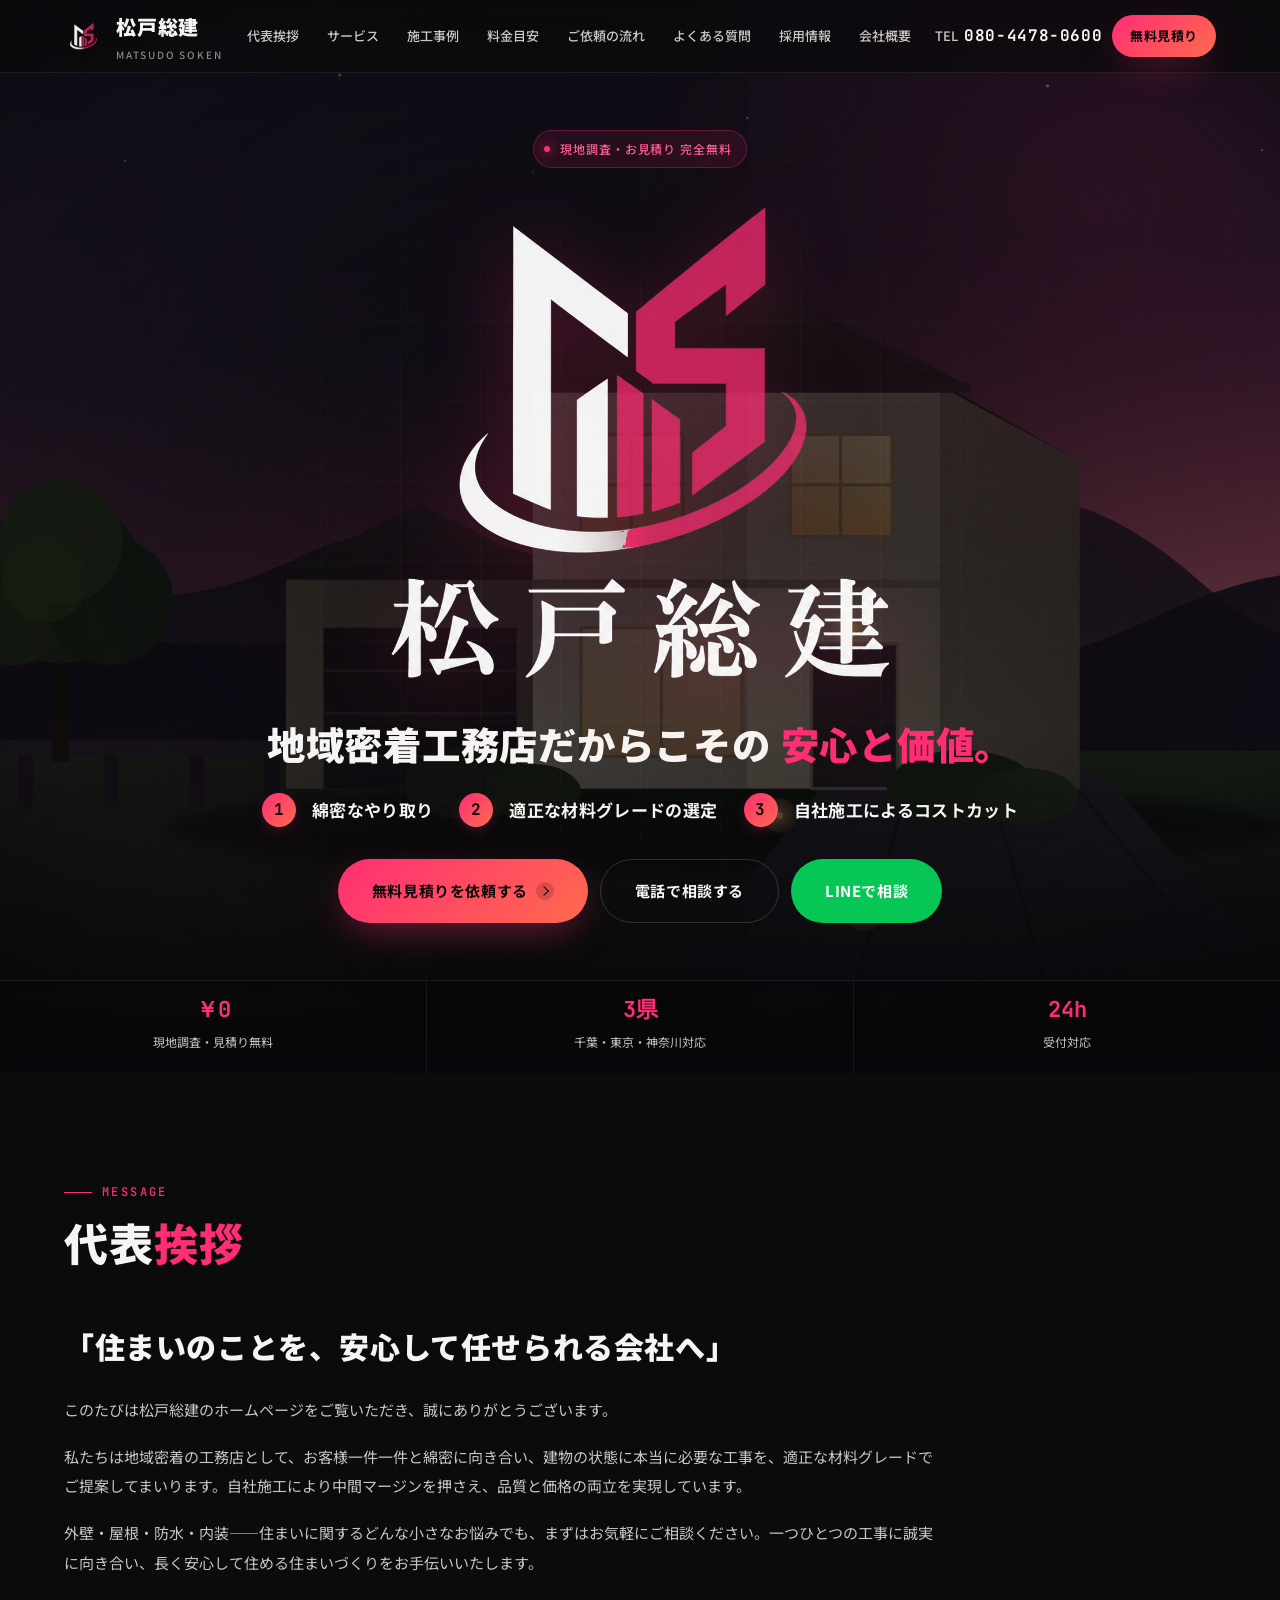
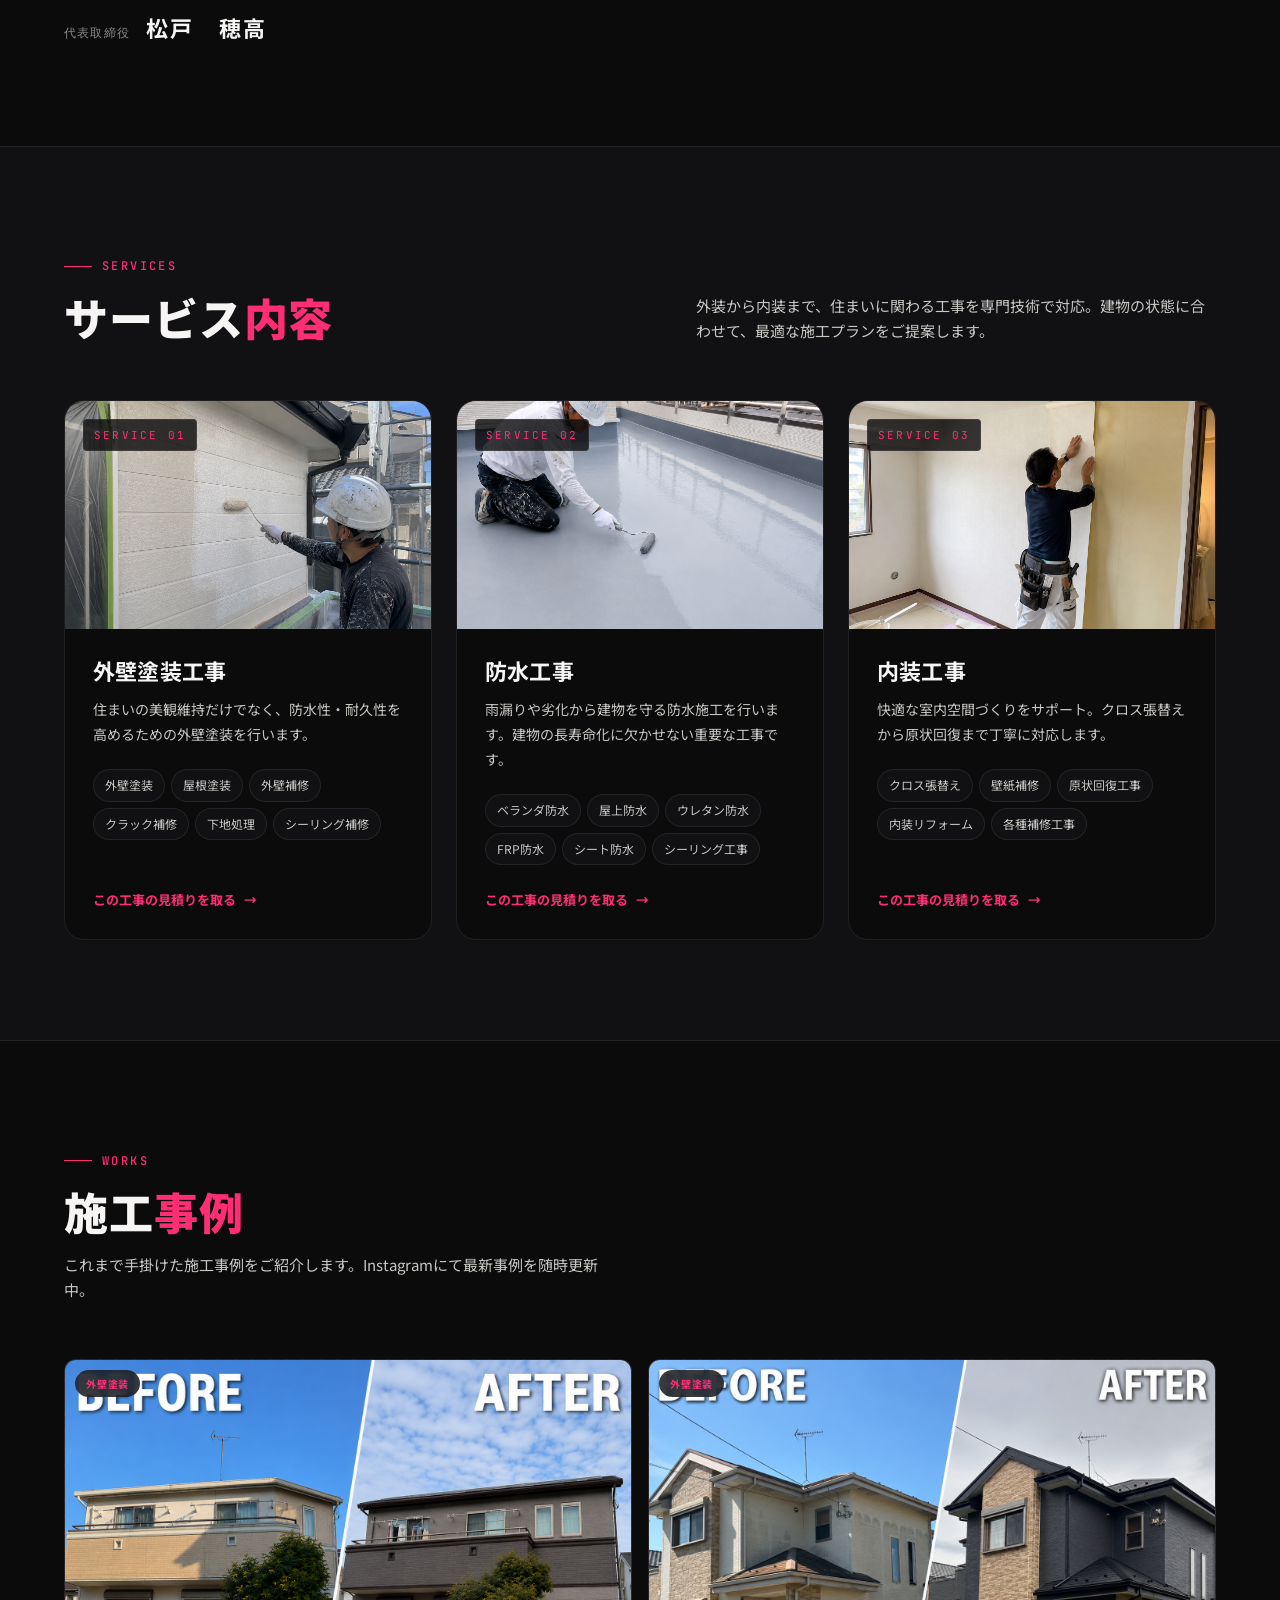
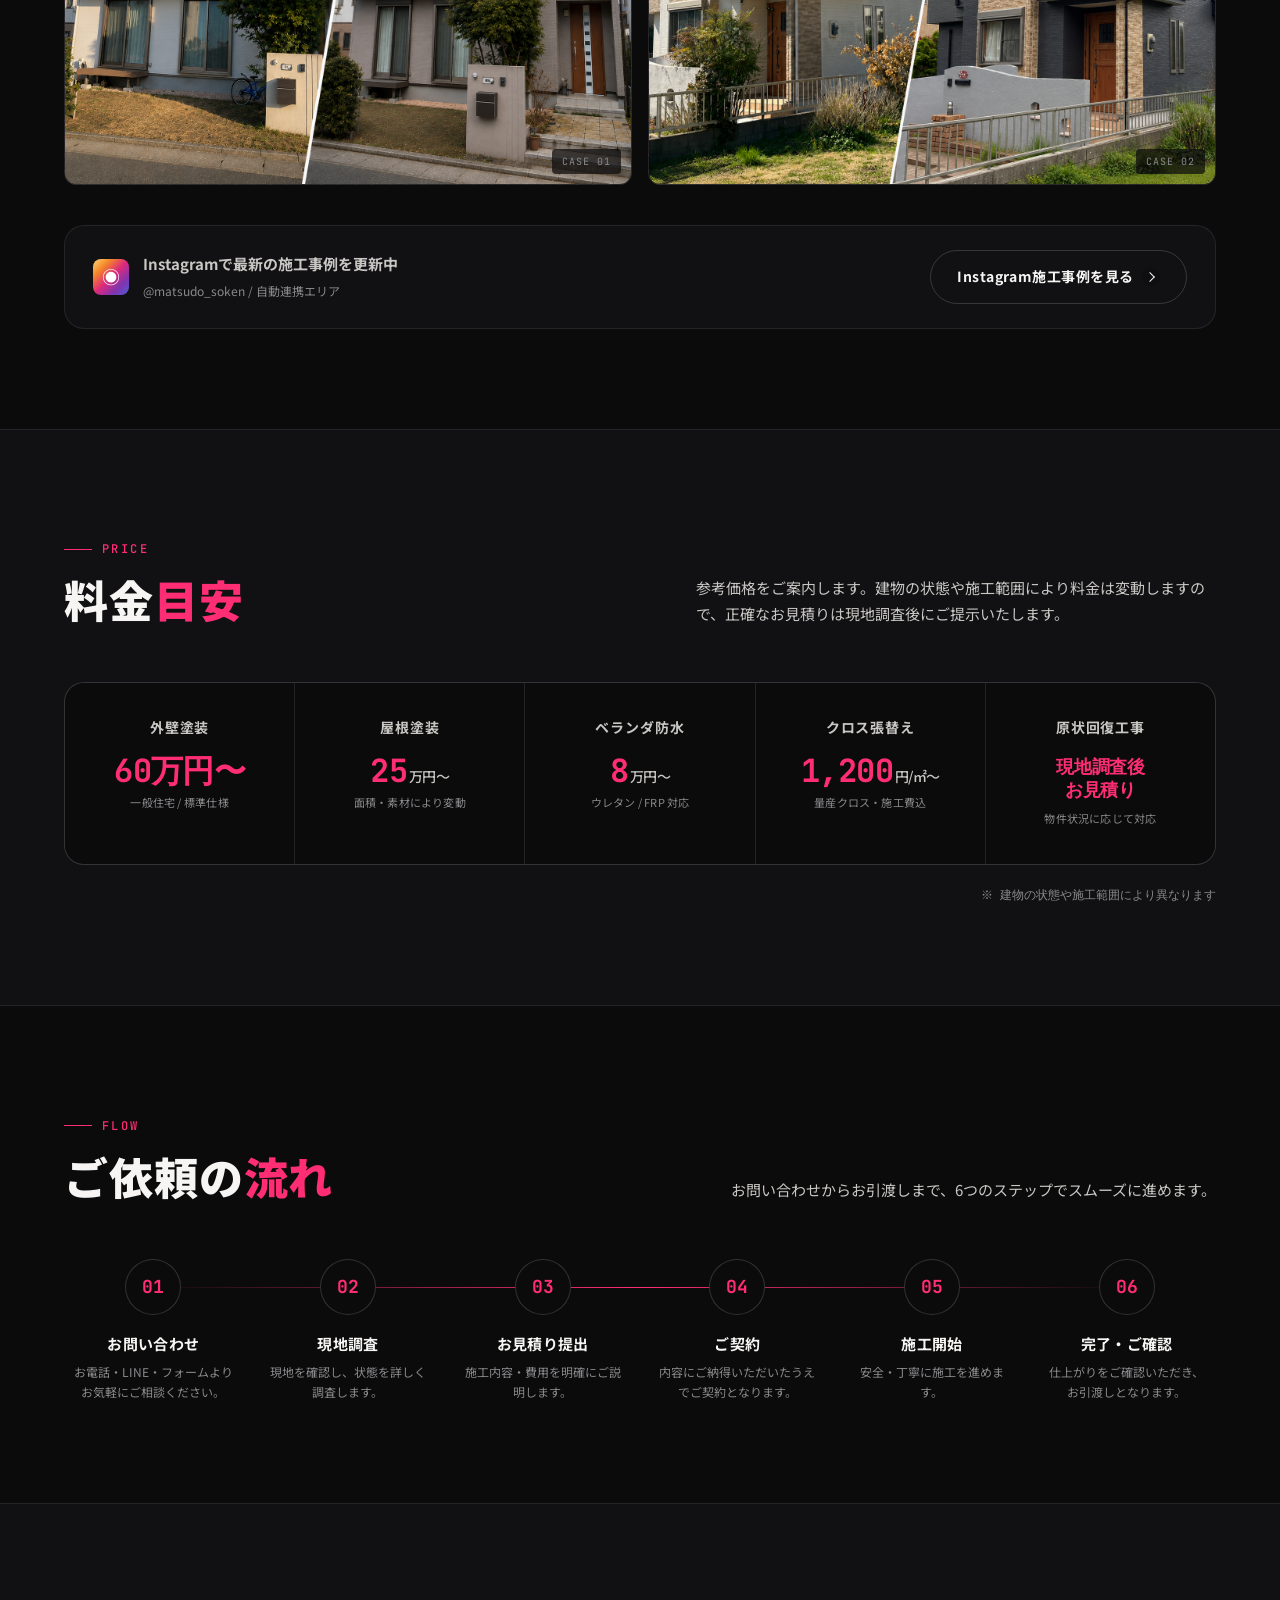
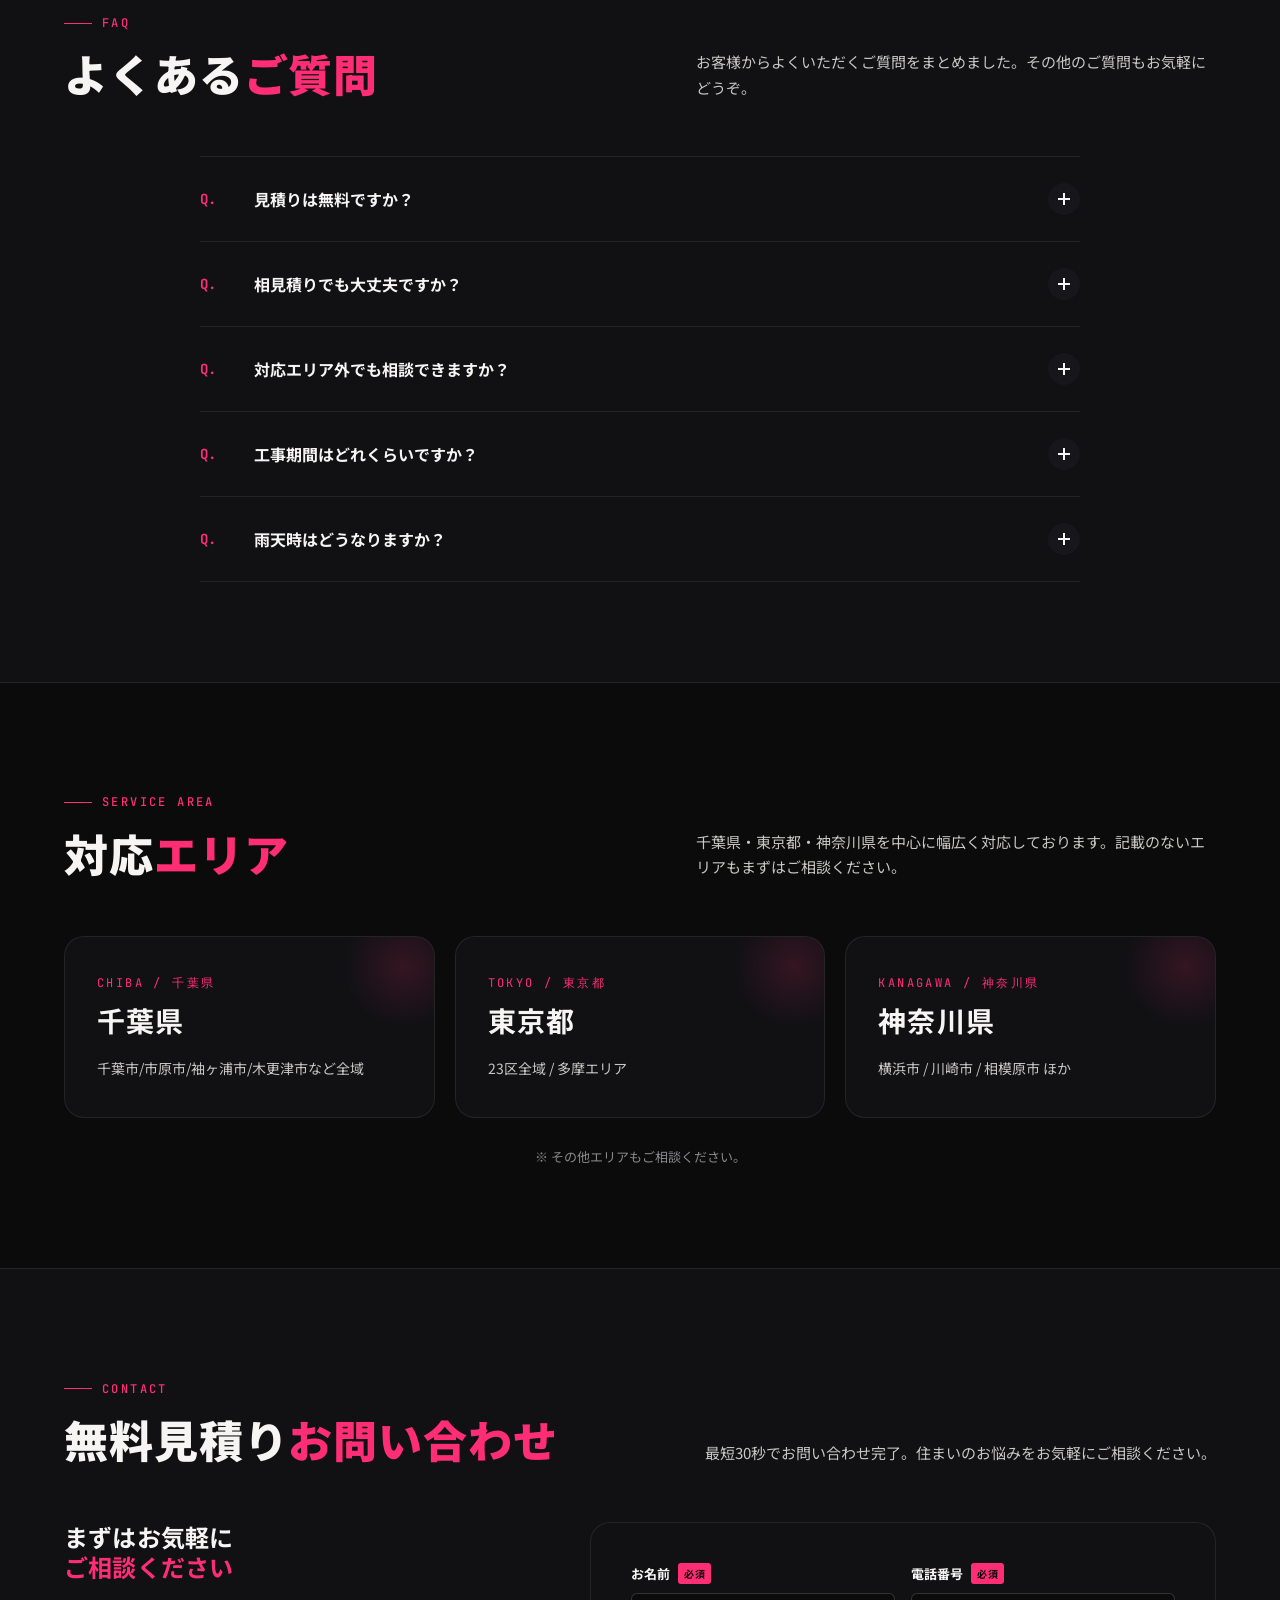
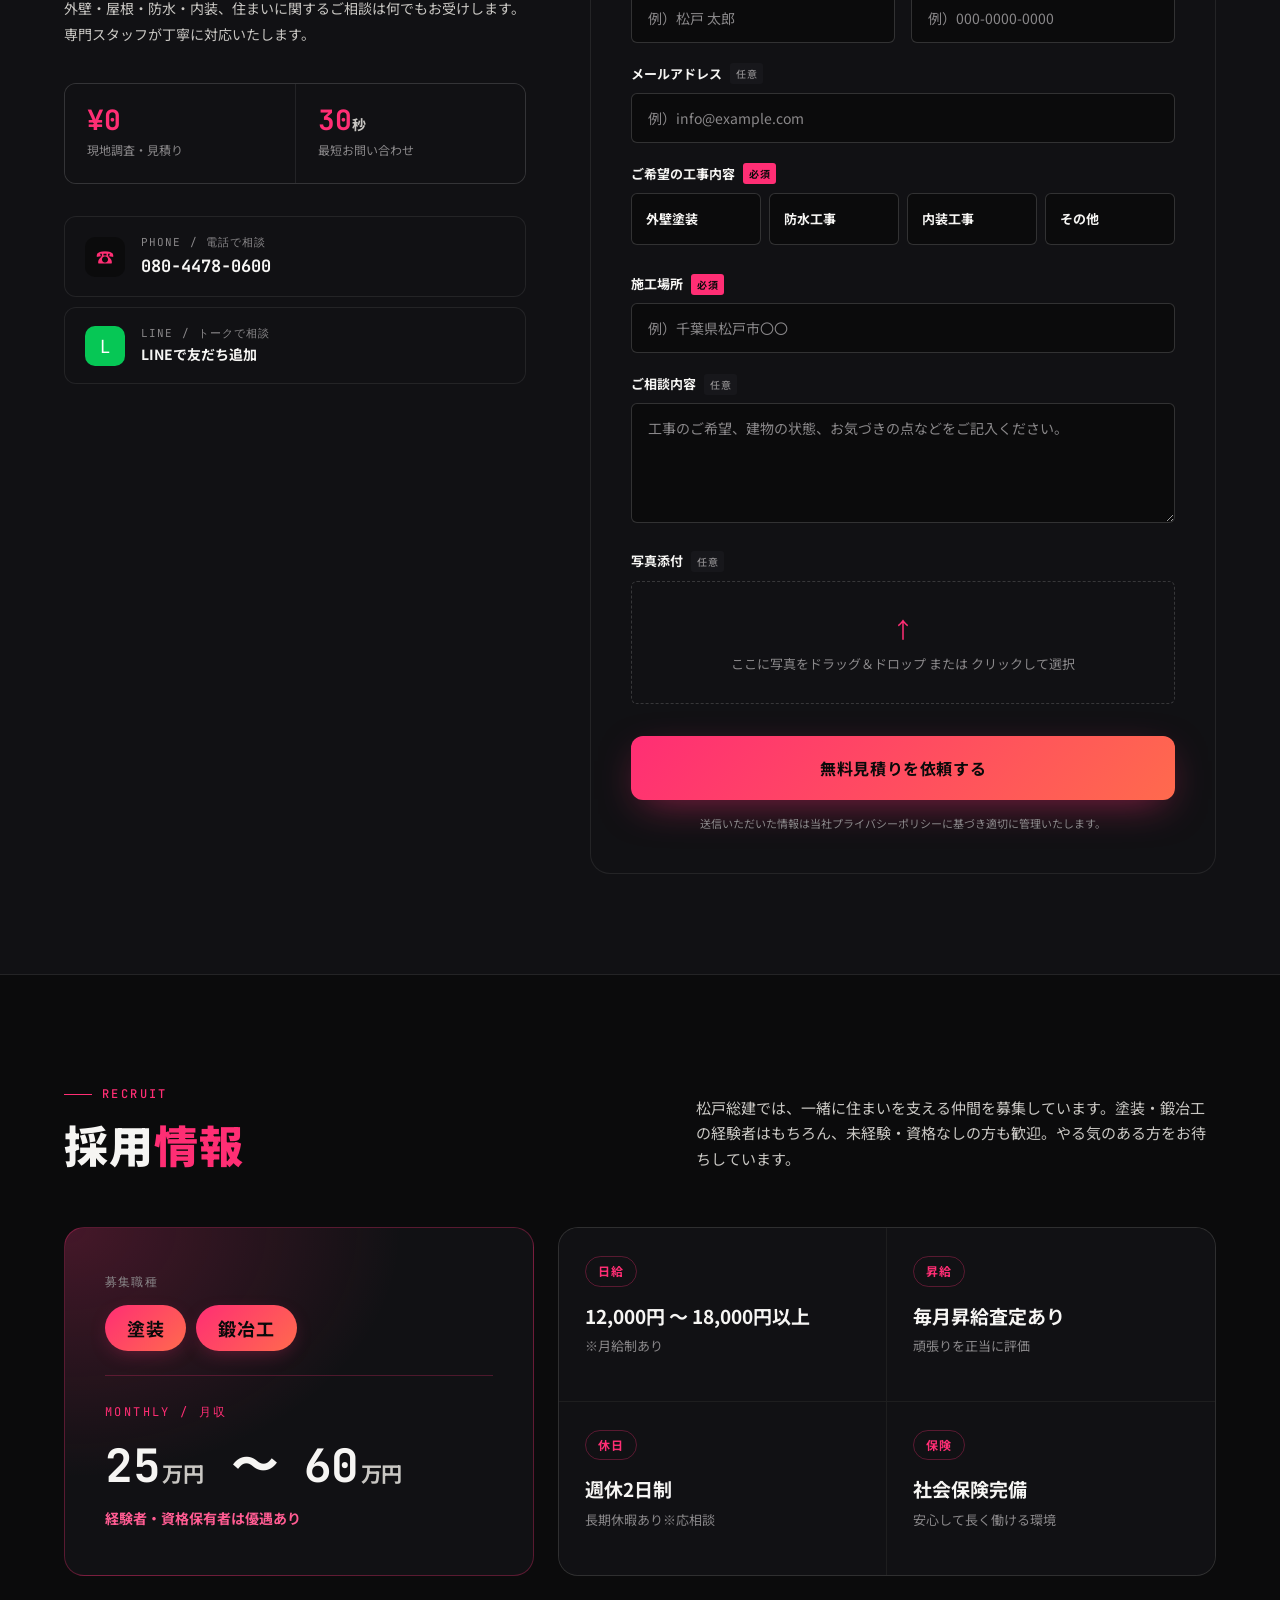
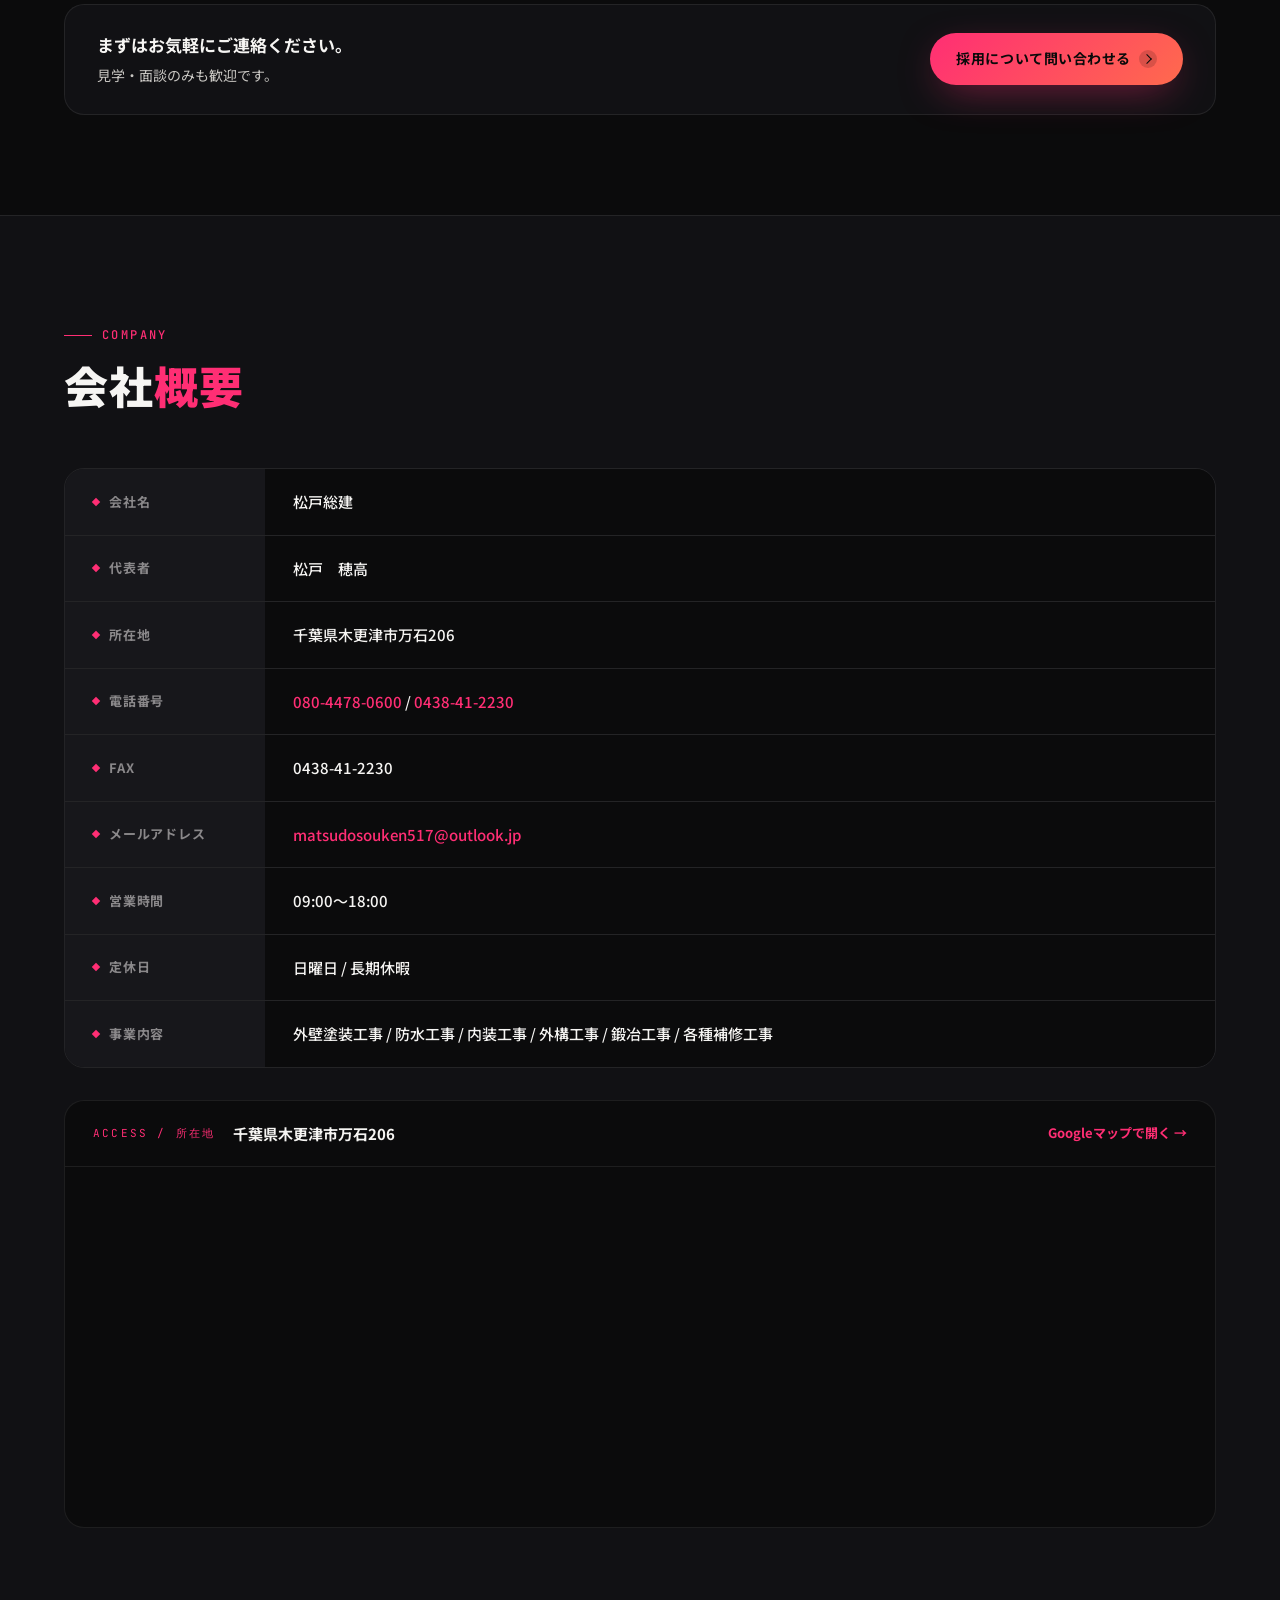
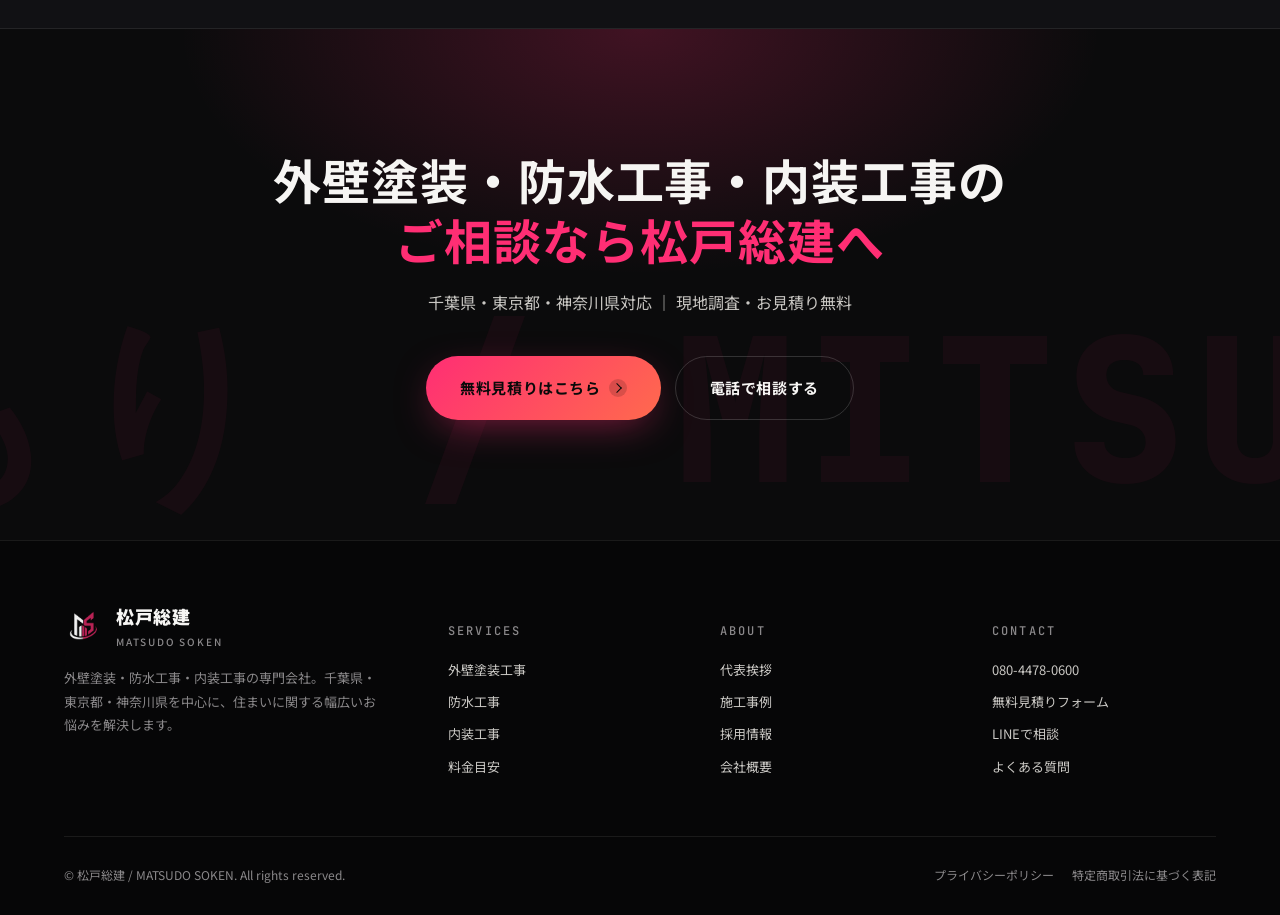
==== commit 9ac1fa3c: "Fix doubled CSS/content bug — clean single-pass rebuild Rewrote index.html from scratch with one <st" ====
--- a/index.html
+++ b/index.html
@@ -3,8 +3,6 @@
 <head>
 <meta charset="utf-8" />
 <meta name="viewport" content="width=device-width, initial-scale=1" />
-
-<!-- ===== Primary SEO ===== -->
 <title>松戸総建 | 外壁塗装・防水工事・内装工事 | 千葉・東京・神奈川</title>
 <meta name="description" content="松戸総建は千葉・東京・神奈川対応の外壁塗装・防水工事・内装工事の専門会社。現地調査・お見積り無料。自社施工でコスト削減。代表：松戸穂高。お気軽にご相談ください。" />
 <meta name="keywords" content="外壁塗装,防水工事,内装工事,屋根塗装,クロス張替え,松戸総建,千葉県,東京都,神奈川県,木更津,外壁補修,ベランダ防水,原状回復" />
@@ -12,8 +10,6 @@
 <meta name="robots" content="index, follow" />
 <meta name="google-site-verification" content="DK_OTXoFBGF11Ws3-kPGBZdarhJbs8OMOFaAjoPWNU8" />
 <link rel="canonical" href="https://matsudosouken.com/" />
-
-<!-- ===== Open Graph (SNS・LINE シェア) ===== -->
 <meta property="og:type" content="website" />
 <meta property="og:url" content="https://matsudosouken.com/" />
 <meta property="og:title" content="松戸総建 | 外壁塗装・防水工事・内装工事" />
@@ -21,14 +17,10 @@
 <meta property="og:image" content="https://matsudosouken.com/project/assets/logo-full.png" />
 <meta property="og:site_name" content="松戸総建" />
 <meta property="og:locale" content="ja_JP" />
-
-<!-- ===== Twitter Card ===== -->
 <meta name="twitter:card" content="summary_large_image" />
 <meta name="twitter:title" content="松戸総建 | 外壁塗装・防水工事・内装工事" />
 <meta name="twitter:description" content="千葉・東京・神奈川対応。現地調査・お見積り無料。外壁・防水・内装工事のご相談はお気軽に。" />
 <meta name="twitter:image" content="https://matsudosouken.com/project/assets/logo-full.png" />
-
-<!-- ===== Google Analytics ===== -->
 <script async src="https://www.googletagmanager.com/gtag/js?id=G-X3YYXX0VXC"></script>
 <script>
   window.dataLayer = window.dataLayer || [];
@@ -36,164 +28,21 @@
   gtag('js', new Date());
   gtag('config', 'G-X3YYXX0VXC');
 </script>
-
-<!-- ===== Preload critical assets ===== -->
 <link rel="preload" href="project/assets/logo-full.png" as="image" />
 <link rel="preload" href="project/assets/hero-house.svg" as="image" />
-
-<!-- ===== Fonts ===== -->
 <link rel="preconnect" href="https://fonts.googleapis.com" />
 <link rel="preconnect" href="https://fonts.gstatic.com" crossorigin />
 <link href="https://fonts.googleapis.com/css2?family=Noto+Sans+JP:wght@400;500;700;900&family=JetBrains+Mono:wght@400;500;700&display=swap" rel="stylesheet" />
-
-<!-- ===== JSON-LD 構造化データ (FAQPage) ===== -->
 <script type="application/ld+json">
-{
-  "@context": "https://schema.org",
-  "@type": "FAQPage",
-  "mainEntity": [
-    {
-      "@type": "Question",
-      "name": "見積りは無料ですか？",
-      "acceptedAnswer": {
-        "@type": "Answer",
-        "text": "はい。現地調査・お見積りともに無料です。お見積り後のご検討も自由ですので、お気軽にご相談ください。"
-      }
-    },
-    {
-      "@type": "Question",
-      "name": "相見積りでも大丈夫ですか？",
-      "acceptedAnswer": {
-        "@type": "Answer",
-        "text": "もちろん可能です。比較検討のうえご判断ください。当社では適正価格と分かりやすいご説明を心がけております。内容確認だけでも宜しいので、是非お見積り取得ください。"
-      }
-    },
-    {
-      "@type": "Question",
-      "name": "対応エリア外でも相談できますか？",
-      "acceptedAnswer": {
-        "@type": "Answer",
-        "text": "内容によって対応可能です。まずはご相談ください。エリア外の場合も柔軟に検討させていただきます。"
-      }
-    },
-    {
-      "@type": "Question",
-      "name": "工事期間はどれくらいですか？",
-      "acceptedAnswer": {
-        "@type": "Answer",
-        "text": "施工内容や規模によって異なります。現地調査後にスケジュールを詳細にご案内いたします。"
-      }
-    },
-    {
-      "@type": "Question",
-      "name": "雨天時はどうなりますか？",
-      "acceptedAnswer": {
-        "@type": "Answer",
-        "text": "安全と品質を最優先し、必要に応じて日程を調整いたします。お客様のご都合と合わせて柔軟に対応します。"
-      }
-    }
-  ]
-}
+{"@context":"https://schema.org","@type":"FAQPage","mainEntity":[{"@type":"Question","name":"見積りは無料ですか？","acceptedAnswer":{"@type":"Answer","text":"はい。現地調査・お見積りともに無料です。お見積り後のご検討も自由ですので、お気軽にご相談ください。"}},{"@type":"Question","name":"相見積りでも大丈夫ですか？","acceptedAnswer":{"@type":"Answer","text":"もちろん可能です。比較検討のうえご判断ください。当社では適正価格と分かりやすいご説明を心がけております。"}},{"@type":"Question","name":"対応エリア外でも相談できますか？","acceptedAnswer":{"@type":"Answer","text":"内容によって対応可能です。まずはご相談ください。エリア外の場合も柔軟に検討させていただきます。"}},{"@type":"Question","name":"工事期間はどれくらいですか？","acceptedAnswer":{"@type":"Answer","text":"施工内容や規模によって異なります。現地調査後にスケジュールを詳細にご案内いたします。"}},{"@type":"Question","name":"雨天時はどうなりますか？","acceptedAnswer":{"@type":"Answer","text":"安全と品質を最優先し、必要に応じて日程を調整いたします。お客様のご都合と合わせて柔軟に対応します。"}}]}
 </script>
-
-<!-- ===== JSON-LD 構造化データ (Services) ===== -->
 <script type="application/ld+json">
-{
-  "@context": "https://schema.org",
-  "@type": "ItemList",
-  "itemListElement": [
-    {
-      "@type": "Service",
-      "position": 1,
-      "name": "外壁塗装工事",
-      "description": "住まいの美観維持だけでなく、防水性・耐久性を高めるための外壁塗装。外壁塗装・屋根塗装・外壁補修・クラック補修・下地処理・シーリング補修に対応。",
-      "provider": {"@type": "LocalBusiness", "name": "松戸総建"},
-      "areaServed": ["千葉県", "東京都", "神奈川県"]
-    },
-    {
-      "@type": "Service",
-      "position": 2,
-      "name": "防水工事",
-      "description": "雨漏りや劣化から建物を守る防水施工。ベランダ防水・屋上防水・ウレタン防水・FRP防水・シート防水・シーリング工事に対応。",
-      "provider": {"@type": "LocalBusiness", "name": "松戸総建"},
-      "areaServed": ["千葉県", "東京都", "神奈川県"]
-    },
-    {
-      "@type": "Service",
-      "position": 3,
-      "name": "内装工事",
-      "description": "快適な室内空間づくりをサポート。クロス張替え・壁紙補修・原状回復工事・内装リフォーム・各種補修工事に対応。",
-      "provider": {"@type": "LocalBusiness", "name": "松戸総建"},
-      "areaServed": ["千葉県", "東京都", "神奈川県"]
-    }
-  ]
-}
+{"@context":"https://schema.org","@type":"ItemList","itemListElement":[{"@type":"ListItem","position":1,"item":{"@type":"Service","name":"外壁塗装工事","description":"住まいの美観維持だけでなく、防水性・耐久性を高めるための外壁塗装を行います。","provider":{"@type":"LocalBusiness","name":"松戸総建"}}},{"@type":"ListItem","position":2,"item":{"@type":"Service","name":"防水工事","description":"雨漏りや劣化から建物を守る防水施工を行います。建物の長寿命化に欠かせない重要な工事です。","provider":{"@type":"LocalBusiness","name":"松戸総建"}}},{"@type":"ListItem","position":3,"item":{"@type":"Service","name":"内装工事","description":"快適な室内空間づくりをサポート。クロス張替えから原状回復まで丁寧に対応します。","provider":{"@type":"LocalBusiness","name":"松戸総建"}}}]}
 </script>
-
-<!-- ===== JSON-LD 構造化データ (LocalBusiness) ===== -->
 <script type="application/ld+json">
-{
-  "@context": "https://schema.org",
-  "@type": "LocalBusiness",
-  "@id": "https://matsudosouken.com/#business",
-  "name": "松戸総建",
-  "alternateName": "MATSUDO SOKEN",
-  "description": "外壁塗装・防水工事・内装工事の専門会社。千葉県・東京都・神奈川県対応。自社施工でコスト削減、現地調査・お見積り無料。",
-  "url": "https://matsudosouken.com/",
-  "logo": "https://matsudosouken.com/project/assets/logo-full.png",
-  "telephone": "+81-80-4478-0600",
-  "email": "matsudosouken517@outlook.jp",
-  "faxNumber": "+81-438-41-2230",
-  "address": {
-    "@type": "PostalAddress",
-    "streetAddress": "万石206",
-    "addressLocality": "木更津市",
-    "addressRegion": "千葉県",
-    "postalCode": "〒292-0000",
-    "addressCountry": "JP"
-  },
-  "geo": {
-    "@type": "GeoCoordinates",
-    "latitude": 35.3719,
-    "longitude": 139.9343
-  },
-  "openingHoursSpecification": [
-    {
-      "@type": "OpeningHoursSpecification",
-      "dayOfWeek": ["Monday","Tuesday","Wednesday","Thursday","Friday","Saturday"],
-      "opens": "09:00",
-      "closes": "18:00"
-    }
-  ],
-  "areaServed": [
-    {"@type": "State", "name": "千葉県"},
-    {"@type": "State", "name": "東京都"},
-    {"@type": "State", "name": "神奈川県"}
-  ],
-  "serviceType": [
-    "外壁塗装工事",
-    "防水工事",
-    "内装工事",
-    "外構工事",
-    "鍛冶工事",
-    "屋根塗装",
-    "クロス張替え"
-  ],
-  "priceRange": "¥¥",
-  "paymentAccepted": "銀行振込",
-  "currenciesAccepted": "JPY",
-  "founder": {
-    "@type": "Person",
-    "name": "松戸穂高"
-  },
-  "sameAs": []
-}
+{"@context":"https://schema.org","@type":"LocalBusiness","name":"松戸総建","alternateName":"MATSUDO SOKEN","description":"外壁塗装・防水工事・内装工事の専門会社。千葉県・東京都・神奈川県対応。現地調査・お見積り無料。","url":"https://matsudosouken.com/","telephone":"080-4478-0600","email":"matsudosouken517@outlook.jp","address":{"@type":"PostalAddress","streetAddress":"万石206","addressLocality":"木更津市","addressRegion":"千葉県","addressCountry":"JP"},"areaServed":["千葉県","東京都","神奈川県"],"openingHoursSpecification":{"@type":"OpeningHoursSpecification","dayOfWeek":["Monday","Tuesday","Wednesday","Thursday","Friday","Saturday"],"opens":"09:00","closes":"18:00"},"founder":{"@type":"Person","name":"松戸 穂高"}}
 </script>
 <style>
-/* ============================================================
-   松戸総建 — Design Tokens
-   Palette: deep black + hot pink accent
-   ============================================================ */
 :root {
   --bg: #0b0b0c;
   --bg-2: #111114;
@@ -215,14 +64,9 @@
   --maxw: 1200px;
   --shadow-pink: 0 12px 40px -12px rgba(255, 46, 116, 0.55);
   --grad-pink: linear-gradient(135deg, #ff2e74 0%, #ff6a4d 100%);
-
   --font-jp: "Noto Sans JP", "Hiragino Kaku Gothic ProN", "Yu Gothic", sans-serif;
   --font-mono: "JetBrains Mono", "SFMono-Regular", Menlo, monospace;
 }
-
-/* ============================================================
-   Base
-   ============================================================ */
 * { box-sizing: border-box; }
 html { scroll-behavior: smooth; }
 body {
@@ -243,17 +87,12 @@
 h1, h2, h3, h4 { margin: 0; line-height: 1.25; font-weight: 700; letter-spacing: 0.01em; }
 p { margin: 0; }
 ul { margin: 0; padding: 0; list-style: none; }
-
 .container {
   width: 100%;
   max-width: var(--maxw);
   margin: 0 auto;
   padding: 0 24px;
 }
-
-/* ============================================================
-   Header
-   ============================================================ */
 .site-header {
   position: fixed;
   top: 0; left: 0; right: 0;
@@ -349,10 +188,6 @@
 .hamburger.is-open span:nth-child(1) { top: 19px; transform: rotate(45deg); }
 .hamburger.is-open span:nth-child(2) { opacity: 0; }
 .hamburger.is-open span:nth-child(3) { top: 19px; transform: rotate(-45deg); }
-
-/* ============================================================
-   Buttons
-   ============================================================ */
 .btn {
   display: inline-flex;
   align-items: center;
@@ -401,10 +236,6 @@
   border-right: 1.5px solid currentColor;
   transform: translate(-65%, -50%) rotate(45deg);
 }
-
-/* ============================================================
-   Section primitives
-   ============================================================ */
 section { padding: 100px 0; position: relative; }
 .section-head {
   display: flex;
@@ -446,10 +277,6 @@
   max-width: 520px;
   font-size: 15px;
 }
-
-/* ============================================================
-   Hero
-   ============================================================ */
 .hero {
   padding: 130px 0 150px;
   position: relative;
@@ -480,7 +307,6 @@
   pointer-events: none;
   z-index: 1;
 }
-/* Full-bleed exterior-construction photo behind hero content */
 .hero-bg {
   position: absolute;
   inset: 0;
@@ -488,24 +314,7 @@
   height: 100%;
   display: block;
   z-index: 0;
-}
-.hero-bg::part(empty) {
-  background:
-    repeating-linear-gradient(135deg,
-      rgba(255, 46, 116, 0.06) 0,
-      rgba(255, 46, 116, 0.06) 2px,
-      transparent 2px,
-      transparent 16px),
-    linear-gradient(135deg, #16161a 0%, #0d0d10 100%);
-}
-.hero-overlay {
-  position: absolute;
-  inset: 0;
-  z-index: 1;
-  pointer-events: none;
-  background:
-    linear-gradient(90deg, rgba(8,8,10,0.92) 0%, rgba(8,8,10,0.78) 45%, rgba(8,8,10,0.45) 100%),
-    linear-gradient(0deg, rgba(8,8,10,0.85) 0%, transparent 40%);
+  object-fit: cover;
 }
 .hero-overlay {
   position: absolute;
@@ -562,17 +371,6 @@
   margin: 0 0 28px 0;
   filter: drop-shadow(0 12px 40px rgba(255, 46, 116, 0.3));
 }
-.hero-brand-name {
-  font-size: clamp(48px, 8vw, 96px);
-  font-weight: 900;
-  letter-spacing: 0.06em;
-  line-height: 1;
-  margin-bottom: 24px;
-  background: linear-gradient(180deg, #fff 0%, #c9c7c3 100%);
-  -webkit-background-clip: text;
-  background-clip: text;
-  color: transparent;
-}
 .hero-headline {
   font-size: clamp(24px, 3vw, 40px);
   font-weight: 900;
@@ -581,38 +379,12 @@
   margin-bottom: 22px;
 }
 .hero-headline .pink { color: var(--pink); }
-.hero-sub {
-  font-size: 16px;
-  color: var(--text-soft);
-  line-height: 1.85;
-  margin-bottom: 40px;
-  max-width: 480px;
-}
-.hero-meta {
-  display: flex;
-  flex-wrap: wrap;
-  gap: 8px 24px;
-  margin-bottom: 36px;
-  font-size: 13px;
-  color: var(--text-muted);
-}
-.hero-meta span {
-  display: inline-flex;
-  align-items: center;
-  gap: 6px;
-}
-.hero-meta span::before {
-  content: "✓";
-  color: var(--pink);
-  font-weight: 700;
-}
 .hero-ctas {
   display: flex;
   flex-wrap: wrap;
   justify-content: center;
   gap: 12px;
 }
-/* Hero bottom stat bar (option C) */
 .hero-bar {
   position: absolute;
   left: 0; right: 0; bottom: 0;
@@ -643,8 +415,6 @@
   font-size: 12px;
   color: var(--text-soft);
 }
-
-/* Hero points (1-2-3 list) */
 .hero-points {
   display: flex;
   flex-direction: row;
@@ -674,237 +444,11 @@
   font-weight: 700;
   box-shadow: 0 4px 16px -4px var(--pink-glow);
 }
-.hero-visual {
-  position: relative;
-  aspect-ratio: 4/5;
-  border-radius: var(--radius-lg);
-  overflow: hidden;
-  border: 1px solid var(--border);
-  background: var(--bg-2);
-}
-.hero-visual .ph {
-  position: absolute;
-  inset: 0;
-  background:
-    repeating-linear-gradient(135deg,
-      rgba(255, 46, 116, 0.06) 0,
-      rgba(255, 46, 116, 0.06) 2px,
-      transparent 2px,
-      transparent 14px),
-    linear-gradient(135deg, #1a1a1f 0%, #0f0f12 100%);
-  display: grid;
-  place-items: center;
-}
-.hero-visual .ph-label {
-  font-family: var(--font-mono);
-  font-size: 12px;
-  color: var(--text-muted);
-  letter-spacing: 0.1em;
-  padding: 8px 16px;
-  border: 1px dashed var(--border-strong);
-  border-radius: 4px;
-}
-.hero-visual::after {
-  content: "";
-  position: absolute;
-  inset: 0;
-  background: linear-gradient(180deg, transparent 50%, rgba(0,0,0,0.6) 100%);
-}
-.hero-stat {
-  position: absolute;
-  bottom: 24px; left: 24px;
-  right: 24px;
-  z-index: 2;
-  display: flex;
-  justify-content: space-between;
-  gap: 12px;
-}
-.hero-stat-item {
-  flex: 1;
-  padding: 14px 16px;
-  background: rgba(11,11,12,0.7);
-  backdrop-filter: blur(10px);
-  border: 1px solid var(--border);
-  border-radius: 10px;
-}
-.hero-stat-item .num {
-  font-family: var(--font-mono);
-  font-size: 22px;
-  font-weight: 700;
-  color: var(--pink);
-  display: block;
-  line-height: 1;
-  margin-bottom: 4px;
-}
-.hero-stat-item .lbl {
-  font-size: 11px;
-  color: var(--text-muted);
-  letter-spacing: 0.06em;
-}
-.hero-scroll {
-  position: absolute;
-  bottom: 28px;
-  left: 50%;
-  transform: translateX(-50%);
-  font-family: var(--font-mono);
-  font-size: 10px;
-  letter-spacing: 0.3em;
-  color: var(--text-muted);
-  z-index: 3;
-  display: flex;
-  flex-direction: column;
-  align-items: center;
-  gap: 12px;
-}
-.hero-scroll::after {
-  content: "";
-  width: 1px;
-  height: 36px;
-  background: linear-gradient(180deg, var(--pink), transparent);
-}
-
-/* ============================================================
-   Reasons
-   ============================================================ */
-.reasons-grid {
-  display: grid;
-  grid-template-columns: repeat(2, 1fr);
-  gap: 1px;
-  background: var(--border);
-  border: 1px solid var(--border);
-  border-radius: var(--radius-lg);
-  overflow: hidden;
-}
-.reason {
-  background: var(--bg);
-  padding: 44px 36px;
-  transition: background 0.3s;
-  position: relative;
-}
-.reason:hover { background: var(--bg-2); }
-.reason-num {
-  font-family: var(--font-mono);
-  font-size: 12px;
-  color: var(--pink);
-  letter-spacing: 0.2em;
-  margin-bottom: 24px;
-  display: flex;
-  align-items: center;
-  gap: 10px;
-}
-.reason-num::before {
-  content: "";
-  width: 6px; height: 6px;
-  border-radius: 50%;
-  background: var(--pink);
-}
-.reason h3 {
-  font-size: 22px;
-  margin-bottom: 14px;
-  letter-spacing: 0.02em;
-}
-.reason p {
-  font-size: 14px;
-  color: var(--text-soft);
-  line-height: 1.85;
-}
-
-.areas-strip {
-  margin-top: 64px;
-  padding: 36px;
-  background: var(--bg-2);
-  border: 1px solid var(--border);
-  border-radius: var(--radius-lg);
-  display: flex;
-  align-items: center;
-  justify-content: space-between;
-  gap: 32px;
-  flex-wrap: wrap;
-}
-.areas-strip-label {
-  font-size: 14px;
-  color: var(--text-soft);
-  font-weight: 700;
-}
-.areas-strip-label small {
-  display: block;
-  font-family: var(--font-mono);
-  font-size: 11px;
-  color: var(--pink);
-  letter-spacing: 0.2em;
-  font-weight: 500;
-  margin-bottom: 6px;
-}
-.areas-strip-list {
-  display: flex;
-  gap: 28px;
-  flex-wrap: wrap;
-}
-.areas-strip-list li {
-  font-size: 18px;
-  font-weight: 700;
-  display: flex;
-  align-items: center;
-  gap: 10px;
-}
-.areas-strip-list li::before {
-  content: "";
-  width: 8px; height: 8px;
-  background: var(--pink);
-  transform: rotate(45deg);
-}
-
-/* ============================================================
-   President greeting
-   ============================================================ */
 .president-grid {
   display: grid;
   grid-template-columns: 0.8fr 1.2fr;
   gap: 56px;
   align-items: stretch;
-}
-.president-photo {
-  position: relative;
-  border-radius: var(--radius-lg);
-  overflow: hidden;
-  border: 1px solid var(--border);
-  min-height: 420px;
-}
-.president-photo .ph {
-  position: absolute;
-  inset: 0;
-  background:
-    repeating-linear-gradient(135deg,
-      rgba(255, 46, 116, 0.06) 0,
-      rgba(255, 46, 116, 0.06) 2px,
-      transparent 2px,
-      transparent 14px),
-    linear-gradient(135deg, #1a1a1f 0%, #0f0f12 100%);
-  display: grid;
-  place-items: center;
-}
-.president-photo .ph-label {
-  font-family: var(--font-mono);
-  font-size: 12px;
-  color: var(--text-muted);
-  letter-spacing: 0.1em;
-  padding: 8px 16px;
-  border: 1px dashed var(--border-strong);
-  border-radius: 4px;
-}
-.president-badge {
-  position: absolute;
-  bottom: 18px; left: 18px;
-  z-index: 2;
-  font-size: 12px;
-  font-weight: 700;
-  letter-spacing: 0.08em;
-  padding: 8px 14px;
-  background: rgba(11,11,12,0.78);
-  backdrop-filter: blur(8px);
-  border: 1px solid var(--border);
-  border-radius: 999px;
-  color: var(--pink-2);
 }
 .president-body {
   display: flex;
@@ -941,18 +485,13 @@
   font-weight: 700;
   letter-spacing: 0.1em;
 }
-
-/* Works "もっと見る" */
+.president-grid--single {
+  grid-template-columns: 1fr;
+  max-width: 880px;
+}
+.president-grid--single .president-body { justify-content: flex-start; }
 .work.is-hidden { display: none; }
-.works-more {
-  display: flex;
-  justify-content: center;
-  margin-bottom: 40px;
-}
-
-/* ============================================================
-   Recruit
-   ============================================================ */
+.works-more { display: flex; justify-content: center; margin-bottom: 40px; }
 .recruit-grid {
   display: grid;
   grid-template-columns: 1fr 1.4fr;
@@ -982,11 +521,7 @@
   color: var(--text-muted);
   margin-bottom: 12px;
 }
-.recruit-jobs-tags {
-  display: flex;
-  flex-wrap: wrap;
-  gap: 10px;
-}
+.recruit-jobs-tags { display: flex; flex-wrap: wrap; gap: 10px; }
 .recruit-job-tag {
   font-size: 18px;
   font-weight: 700;
@@ -1057,10 +592,7 @@
   line-height: 1.4;
   margin-bottom: 6px;
 }
-.recruit-point-sub {
-  font-size: 13px;
-  color: var(--text-muted);
-}
+.recruit-point-sub { font-size: 13px; color: var(--text-muted); }
 .recruit-cta {
   margin-top: 28px;
   padding: 26px 32px;
@@ -1073,20 +605,13 @@
   gap: 20px;
   flex-wrap: wrap;
 }
-.recruit-cta-text {
-  font-size: 14px;
-  color: var(--text-soft);
-}
+.recruit-cta-text { font-size: 14px; color: var(--text-soft); }
 .recruit-cta-text strong {
   display: block;
   font-size: 17px;
   color: var(--text);
   margin-bottom: 4px;
 }
-
-/* ============================================================
-   Services
-   ============================================================ */
 .services {
   background: var(--bg-2);
   border-top: 1px solid var(--border);
@@ -1119,15 +644,7 @@
   position: relative;
   display: grid;
   place-items: center;
-}
-.service-img .ph-label {
-  font-family: var(--font-mono);
-  font-size: 11px;
-  color: var(--text-muted);
-  letter-spacing: 0.12em;
-  padding: 6px 12px;
-  border: 1px dashed var(--border-strong);
-  border-radius: 4px;
+  overflow: hidden;
 }
 .service-num {
   position: absolute;
@@ -1140,6 +657,7 @@
   background: rgba(11,11,12,0.8);
   border: 1px solid var(--border);
   border-radius: 4px;
+  z-index: 3;
 }
 .service-body {
   padding: 28px;
@@ -1147,22 +665,14 @@
   flex-direction: column;
   flex: 1;
 }
-.service h3 {
-  font-size: 22px;
-  margin-bottom: 12px;
-}
+.service h3 { font-size: 22px; margin-bottom: 12px; }
 .service-desc {
   font-size: 14px;
   color: var(--text-soft);
   margin-bottom: 22px;
   line-height: 1.8;
 }
-.service-list {
-  display: flex;
-  flex-wrap: wrap;
-  gap: 6px;
-  margin-bottom: 24px;
-}
+.service-list { display: flex; flex-wrap: wrap; gap: 6px; margin-bottom: 24px; }
 .service-list li {
   font-size: 12px;
   padding: 5px 11px;
@@ -1180,15 +690,16 @@
   align-items: center;
   gap: 8px;
 }
-.service-cta::after {
-  content: "→";
-  transition: transform 0.2s;
-}
+.service-cta::after { content: "→"; transition: transform 0.2s; }
 .service:hover .service-cta::after { transform: translateX(4px); }
-
-/* ============================================================
-   Works (Instagram-style grid)
-   ============================================================ */
+.service-photo {
+  position: absolute;
+  inset: 0;
+  width: 100%;
+  height: 100%;
+  display: block;
+  object-fit: cover;
+}
 .works-grid {
   display: grid;
   grid-template-columns: repeat(4, 1fr);
@@ -1257,10 +768,24 @@
   color: white;
   font-size: 18px;
 }
-
-/* ============================================================
-   Pricing
-   ============================================================ */
+.works-grid--pair { grid-template-columns: repeat(2, 1fr); gap: 16px; }
+.works-grid--pair .work { aspect-ratio: 4 / 3; }
+.work img {
+  position: absolute;
+  inset: 0;
+  width: 100%;
+  height: 100%;
+  object-fit: cover;
+  z-index: 1;
+}
+.work .work-tag, .work .work-label { z-index: 2; }
+.work .work-tag {
+  background: rgba(11, 11, 12, 0.78);
+  padding: 5px 11px;
+  border-radius: 999px;
+  backdrop-filter: blur(6px);
+}
+.work .work-label { position: absolute; bottom: 10px; right: 10px; }
 .pricing {
   background: var(--bg-2);
   border-top: 1px solid var(--border);
@@ -1305,11 +830,7 @@
   font-weight: 500;
   margin-left: 2px;
 }
-.price-note {
-  font-size: 11px;
-  color: var(--text-muted);
-  letter-spacing: 0.02em;
-}
+.price-note { font-size: 11px; color: var(--text-muted); letter-spacing: 0.02em; }
 .pricing-disclaimer {
   margin-top: 20px;
   font-size: 12px;
@@ -1317,10 +838,6 @@
   text-align: right;
   font-family: var(--font-mono);
 }
-
-/* ============================================================
-   Flow / Steps
-   ============================================================ */
 .flow-grid {
   display: grid;
   grid-template-columns: repeat(6, 1fr);
@@ -1331,18 +848,12 @@
   content: "";
   position: absolute;
   top: 28px;
-  left: 8%;
-  right: 8%;
+  left: 8%; right: 8%;
   height: 1px;
   background: linear-gradient(90deg, transparent, var(--pink), transparent);
   z-index: 0;
 }
-.step {
-  position: relative;
-  z-index: 1;
-  text-align: center;
-  padding: 0 8px;
-}
+.step { position: relative; z-index: 1; text-align: center; padding: 0 8px; }
 .step-num {
   width: 56px; height: 56px;
   border-radius: 50%;
@@ -1364,32 +875,15 @@
   transform: scale(1.05);
   box-shadow: var(--shadow-pink);
 }
-.step h4 {
-  font-size: 15px;
-  margin-bottom: 8px;
-  letter-spacing: 0.02em;
-}
-.step p {
-  font-size: 12px;
-  color: var(--text-muted);
-  line-height: 1.7;
-}
-
-/* ============================================================
-   FAQ
-   ============================================================ */
+.step h4 { font-size: 15px; margin-bottom: 8px; letter-spacing: 0.02em; }
+.step p { font-size: 12px; color: var(--text-muted); line-height: 1.7; }
 .faq {
   background: var(--bg-2);
   border-top: 1px solid var(--border);
   border-bottom: 1px solid var(--border);
 }
-.faq-list {
-  max-width: 880px;
-  margin: 0 auto;
-}
-.faq-item {
-  border-bottom: 1px solid var(--border);
-}
+.faq-list { max-width: 880px; margin: 0 auto; }
+.faq-item { border-bottom: 1px solid var(--border); }
 .faq-item:first-child { border-top: 1px solid var(--border); }
 .faq-q {
   width: 100%;
@@ -1434,21 +928,13 @@
 .faq-item.is-open .faq-icon::before,
 .faq-item.is-open .faq-icon::after { background: #0a0a0a; }
 .faq-item.is-open .faq-icon::after { transform: rotate(90deg); }
-.faq-a {
-  max-height: 0;
-  overflow: hidden;
-  transition: max-height 0.35s ease;
-}
+.faq-a { max-height: 0; overflow: hidden; transition: max-height 0.35s ease; }
 .faq-a-inner {
   padding: 0 0 26px 42px;
   font-size: 14px;
   color: var(--text-soft);
   line-height: 1.85;
 }
-
-/* ============================================================
-   Areas
-   ============================================================ */
 .areas-grid {
   display: grid;
   grid-template-columns: repeat(3, 1fr);
@@ -1471,16 +957,8 @@
   letter-spacing: 0.2em;
   margin-bottom: 10px;
 }
-.area h3 {
-  font-size: 28px;
-  margin-bottom: 18px;
-  letter-spacing: 0.04em;
-}
-.area-cities {
-  font-size: 14px;
-  color: var(--text-soft);
-  line-height: 1.8;
-}
+.area h3 { font-size: 28px; margin-bottom: 18px; letter-spacing: 0.04em; }
+.area-cities { font-size: 14px; color: var(--text-soft); line-height: 1.8; }
 .area::after {
   content: "";
   position: absolute;
@@ -1489,16 +967,7 @@
   border-radius: 50%;
   background: radial-gradient(circle, rgba(255, 46, 116, 0.15), transparent 70%);
 }
-.areas-note {
-  margin-top: 28px;
-  font-size: 13px;
-  color: var(--text-muted);
-  text-align: center;
-}
-
-/* ============================================================
-   Form
-   ============================================================ */
+.areas-note { margin-top: 28px; font-size: 13px; color: var(--text-muted); text-align: center; }
 .contact-grid {
   display: grid;
   grid-template-columns: 0.85fr 1.15fr;
@@ -1516,10 +985,7 @@
   border-radius: var(--radius);
   overflow: hidden;
 }
-.contact-stat {
-  background: var(--bg-2);
-  padding: 22px;
-}
+.contact-stat { background: var(--bg-2); padding: 22px; }
 .contact-stat .num {
   font-family: var(--font-mono);
   font-size: 28px;
@@ -1528,16 +994,8 @@
   line-height: 1;
   margin-bottom: 6px;
 }
-.contact-stat .lbl {
-  font-size: 12px;
-  color: var(--text-muted);
-}
-.contact-channels {
-  margin-top: 32px;
-  display: flex;
-  flex-direction: column;
-  gap: 10px;
-}
+.contact-stat .lbl { font-size: 12px; color: var(--text-muted); }
+.contact-channels { margin-top: 32px; display: flex; flex-direction: column; gap: 10px; }
 .channel {
   display: flex;
   align-items: center;
@@ -1565,22 +1023,14 @@
   letter-spacing: 0.1em;
   font-family: var(--font-mono);
 }
-.channel-meta .val {
-  font-size: 17px;
-  font-weight: 700;
-  font-family: var(--font-mono);
-}
+.channel-meta .val { font-size: 17px; font-weight: 700; font-family: var(--font-mono); }
 .form {
   background: var(--bg-2);
   border: 1px solid var(--border);
   border-radius: var(--radius-lg);
   padding: 40px;
 }
-.form-row {
-  display: grid;
-  grid-template-columns: 1fr 1fr;
-  gap: 16px;
-}
+.form-row { display: grid; grid-template-columns: 1fr 1fr; gap: 16px; }
 .field { margin-bottom: 20px; }
 .field label {
   display: flex;
@@ -1609,9 +1059,7 @@
   letter-spacing: 0.05em;
   font-weight: 500;
 }
-.field input,
-.field textarea,
-.field select {
+.field input, .field textarea, .field select {
   width: 100%;
   padding: 14px 16px;
   background: var(--bg);
@@ -1621,20 +1069,14 @@
   font-size: 14px;
   transition: border-color 0.2s, box-shadow 0.2s;
 }
-.field input:focus,
-.field textarea:focus,
-.field select:focus {
+.field input:focus, .field textarea:focus, .field select:focus {
   outline: none;
   border-color: var(--pink);
   box-shadow: 0 0 0 3px rgba(255, 46, 116, 0.15);
 }
 .field textarea { resize: vertical; min-height: 120px; }
 .field input::placeholder, .field textarea::placeholder { color: var(--text-muted); }
-.checkboxes {
-  display: grid;
-  grid-template-columns: repeat(4, 1fr);
-  gap: 8px;
-}
+.checkboxes { display: grid; grid-template-columns: repeat(4, 1fr); gap: 8px; }
 .check-tile {
   position: relative;
   padding: 14px 14px;
@@ -1670,24 +1112,9 @@
   background: rgba(255, 46, 116, 0.04);
   color: var(--pink);
 }
-.file-drop .ic {
-  font-size: 22px;
-  margin-bottom: 6px;
-  color: var(--pink);
-}
-.form-submit {
-  width: 100%;
-  margin-top: 12px;
-  padding: 20px;
-  border-radius: var(--radius);
-  font-size: 16px;
-}
-.form-privacy {
-  margin-top: 14px;
-  font-size: 11px;
-  color: var(--text-muted);
-  text-align: center;
-}
+.file-drop .ic { font-size: 22px; margin-bottom: 6px; color: var(--pink); }
+.form-submit { width: 100%; margin-top: 12px; padding: 20px; border-radius: var(--radius); font-size: 16px; }
+.form-privacy { margin-top: 14px; font-size: 11px; color: var(--text-muted); text-align: center; }
 .form-success {
   display: none;
   padding: 18px;
@@ -1700,20 +1127,12 @@
   text-align: center;
 }
 .form-success.is-on { display: block; }
-
-/* ============================================================
-   Company
-   ============================================================ */
 .company {
   background: var(--bg-2);
   border-top: 1px solid var(--border);
   border-bottom: 1px solid var(--border);
 }
-.company-table {
-  border: 1px solid var(--border);
-  border-radius: var(--radius-lg);
-  overflow: hidden;
-}
+.company-table { border: 1px solid var(--border); border-radius: var(--radius-lg); overflow: hidden; }
 .company-row {
   display: grid;
   grid-template-columns: 200px 1fr;
@@ -1737,18 +1156,7 @@
   background: var(--pink);
   transform: rotate(45deg);
 }
-.company-row dd {
-  margin: 0;
-  padding: 20px 28px;
-  font-size: 15px;
-  background: var(--bg);
-  font-weight: 500;
-}
-.company-row dd.placeholder {
-  color: var(--text-muted);
-  font-family: var(--font-mono);
-  font-size: 13px;
-}
+.company-row dd { margin: 0; padding: 20px 28px; font-size: 15px; background: var(--bg); font-weight: 500; }
 .company-map {
   margin-top: 32px;
   border: 1px solid var(--border);
@@ -1764,39 +1172,16 @@
   border-bottom: 1px solid var(--border);
   flex-wrap: wrap;
 }
-.company-map-eyebrow {
-  font-family: var(--font-mono);
-  font-size: 11px;
-  letter-spacing: 0.2em;
-  color: var(--pink);
-}
-.company-map-addr {
-  font-size: 15px;
-  font-weight: 700;
-}
-.company-map-link {
-  margin-left: auto;
-  font-size: 13px;
-  font-weight: 700;
-  color: var(--pink);
-  transition: opacity 0.2s;
-}
+.company-map-eyebrow { font-family: var(--font-mono); font-size: 11px; letter-spacing: 0.2em; color: var(--pink); }
+.company-map-addr { font-size: 15px; font-weight: 700; }
+.company-map-link { margin-left: auto; font-size: 13px; font-weight: 700; color: var(--pink); transition: opacity 0.2s; }
 .company-map-link:hover { opacity: 0.7; }
-.company-map-frame {
-  position: relative;
-  width: 100%;
-  height: 360px;
-}
+.company-map-frame { position: relative; width: 100%; height: 360px; }
 .company-map-frame iframe {
   display: block;
-  width: 100%;
-  height: 100%;
+  width: 100%; height: 100%;
   filter: grayscale(0.4) invert(0.9) hue-rotate(180deg) contrast(0.9);
 }
-
-/* ============================================================
-   Footer CTA
-   ============================================================ */
 .cta-section {
   padding: 120px 0;
   background:
@@ -1809,8 +1194,7 @@
 .cta-section::before {
   content: "見積もり / MITSUMORI";
   position: absolute;
-  bottom: -40px;
-  left: 50%;
+  bottom: -40px; left: 50%;
   transform: translateX(-50%);
   font-family: var(--font-mono);
   font-size: clamp(80px, 16vw, 200px);
@@ -1824,34 +1208,18 @@
   font-size: clamp(28px, 4.5vw, 48px);
   margin-bottom: 20px;
   letter-spacing: 0.02em;
-  position: relative;
-  z-index: 1;
+  position: relative; z-index: 1;
 }
 .cta-section h2 .pink { color: var(--pink); }
-.cta-section p {
-  font-size: 16px;
-  color: var(--text-soft);
-  margin-bottom: 40px;
-  position: relative;
-  z-index: 1;
-}
+.cta-section p { font-size: 16px; color: var(--text-soft); margin-bottom: 40px; position: relative; z-index: 1; }
 .cta-section .cta-row {
   display: flex;
   gap: 14px;
   justify-content: center;
   flex-wrap: wrap;
-  position: relative;
-  z-index: 1;
-}
-
-/* ============================================================
-   Footer
-   ============================================================ */
-.footer {
-  background: #060607;
-  padding: 60px 0 30px;
-  border-top: 1px solid var(--border);
-}
+  position: relative; z-index: 1;
+}
+.footer { background: #060607; padding: 60px 0 30px; border-top: 1px solid var(--border); }
 .footer-top {
   display: grid;
   grid-template-columns: 1.5fr 1fr 1fr 1fr;
@@ -1869,13 +1237,7 @@
 }
 .footer-list li { margin-bottom: 10px; font-size: 13px; color: var(--text-soft); }
 .footer-list a:hover { color: var(--pink); }
-.footer-brand-desc {
-  font-size: 13px;
-  color: var(--text-muted);
-  margin-top: 16px;
-  line-height: 1.8;
-  max-width: 320px;
-}
+.footer-brand-desc { font-size: 13px; color: var(--text-muted); margin-top: 16px; line-height: 1.8; max-width: 320px; }
 .footer-bottom {
   display: flex;
   justify-content: space-between;
@@ -1887,10 +1249,6 @@
   gap: 16px;
   flex-wrap: wrap;
 }
-
-/* ============================================================
-   Sticky mobile CTA
-   ============================================================ */
 .mobile-cta {
   display: none;
   position: fixed;
@@ -1903,25 +1261,15 @@
   border-top: 1px solid var(--border);
 }
 .mobile-cta .btn { flex: 1; padding: 14px; font-size: 13px; }
-
-/* ============================================================
-   Scroll reveal
-   ============================================================ */
 .reveal {
   opacity: 0;
   transform: translateY(24px);
   transition: opacity 0.7s ease, transform 0.7s ease;
 }
 .reveal.is-in { opacity: 1; transform: none; }
-
-/* ============================================================
-   Responsive
-   ============================================================ */
 @media (max-width: 1024px) {
-  .hero-inner { gap: 40px; }
   .services-grid { grid-template-columns: 1fr 1fr; }
   .president-grid { grid-template-columns: 1fr; gap: 32px; }
-  .president-photo { min-height: 340px; }
   .recruit-grid { grid-template-columns: 1fr; }
   .pricing-grid { grid-template-columns: repeat(3, 1fr); }
   .flow-grid { grid-template-columns: repeat(3, 1fr); gap: 30px 16px; }
@@ -1932,7 +1280,6 @@
   .footer-top { grid-template-columns: 1fr 1fr; gap: 36px; }
   .works-grid { grid-template-columns: repeat(3, 1fr); }
 }
-
 @media (max-width: 1100px) {
   .nav, .header-tel { display: none; }
   .hamburger { display: block; }
@@ -1949,29 +1296,19 @@
   }
   .nav.is-open a { font-size: 20px; font-weight: 700; }
 }
-
 @media (max-width: 768px) {
   section { padding: 72px 0; }
   .header-cta .btn-pink { display: none; }
   .hero { padding: 110px 0 140px; min-height: auto; }
-  .hero-text {
-    max-width: none;
-    text-align: center;
-    display: flex;
-    flex-direction: column;
-    align-items: center;
-  }
+  .hero-text { max-width: none; text-align: center; display: flex; flex-direction: column; align-items: center; }
   .hero-brand-logo { margin: 0 0 24px 0; width: clamp(240px, 64vw, 360px); }
   .hero-points { align-items: center; }
-  .hero-meta { justify-content: center; }
   .hero-ctas { justify-content: center; }
   .hero-bar-item { padding: 12px 8px; }
   .hero-bar-item .num { font-size: 17px; }
   .hero-bar-item .t { font-size: 10px; line-height: 1.3; }
-  .reasons-grid { grid-template-columns: 1fr; }
   .services-grid { grid-template-columns: 1fr; }
   .recruit-points { grid-template-columns: 1fr; }
-  .president-photo { min-height: 280px; }
   .pricing-grid { grid-template-columns: 1fr 1fr; }
   .flow-grid { grid-template-columns: 1fr 1fr; }
   .areas-grid { grid-template-columns: 1fr; }
@@ -1985,68 +1322,17 @@
   .footer-bottom { flex-direction: column; align-items: flex-start; }
   .mobile-cta { display: flex; }
   body { padding-bottom: 72px; }
-  .hero-scroll { display: none; }
-  .areas-strip { padding: 24px; }
   .section-head { flex-direction: column; align-items: flex-start; margin-bottom: 36px; }
-}
-
-/* ============================================================
-   Edits: president (no photo), services (photo), works (2 cases)
-   ============================================================ */
-.president-grid--single {
-  grid-template-columns: 1fr;
-  max-width: 880px;
-}
-.president-grid--single .president-body { justify-content: flex-start; }
-
-.service-img { overflow: hidden; }
-.service-photo {
-  position: absolute;
-  inset: 0;
-  width: 100%;
-  height: 100%;
-  display: block;
-}
-.service-img .service-num { z-index: 3; }
-
-.works-grid--pair {
-  grid-template-columns: repeat(2, 1fr);
-  gap: 16px;
-}
-.works-grid--pair .work {
-  aspect-ratio: 4 / 3;
-}
-.work img {
-  position: absolute;
-  inset: 0;
-  width: 100%;
-  height: 100%;
-  object-fit: cover;
-  z-index: 1;
-}
-.work .work-tag,
-.work .work-label { z-index: 2; }
-.work .work-tag {
-  background: rgba(11, 11, 12, 0.78);
-  padding: 5px 11px;
-  border-radius: 999px;
-  backdrop-filter: blur(6px);
-}
-.work .work-label {
-  position: absolute;
-  bottom: 10px; right: 10px;
 }
 @media (max-width: 640px) {
   .works-grid--pair { grid-template-columns: 1fr; }
 }
-
 @media (max-width: 480px) {
   .container { padding: 0 18px; }
   .hero-ctas { flex-direction: column; }
   .hero-ctas .btn { width: 100%; }
   .pricing-grid { grid-template-columns: 1fr; }
   .footer-top { grid-template-columns: 1fr; }
-  .hero-stat { flex-direction: column; }
   .checkboxes { grid-template-columns: 1fr; }
   .works-cta { flex-direction: column; align-items: flex-start; gap: 16px; }
   .works-cta .btn { width: 100%; text-align: center; justify-content: center; }
@@ -2054,8 +1340,6 @@
   .recruit-cta .btn { width: 100%; text-align: center; justify-content: center; }
   .company-map-head { flex-wrap: wrap; gap: 8px; }
 }
-
-/* very small phones */
 @media (max-width: 380px) {
   .brand { font-size: 17px; }
   .flow-grid { grid-template-columns: 1fr; }
@@ -2063,21 +1347,15 @@
   .hero-bar-item .num { font-size: 15px; }
   .hero-bar-item .t { font-size: 9px; }
 }
-
 </style>
 </head>
 <body>
-<!-- =============================================
-     HEADER
-     ============================================= -->
+
 <header class="site-header">
   <div class="container header-inner">
     <a href="#top" class="brand" aria-label="松戸総建">
       <span class="brand-mark"><img src="project/assets/logo-mark.png" alt="" /></span>
-      <span>
-        松戸総建
-        <small class="brand-sub">MATSUDO SOKEN</small>
-      </span>
+      <span>松戸総建<small class="brand-sub">MATSUDO SOKEN</small></span>
     </a>
     <nav class="nav" aria-label="メインナビゲーション">
       <a href="#president">代表挨拶</a>
@@ -2090,9 +1368,7 @@
       <a href="#company">会社概要</a>
     </nav>
     <div class="header-cta">
-      <span class="header-tel">
-        <span>TEL</span><strong>080-4478-0600</strong>
-      </span>
+      <span class="header-tel"><span>TEL</span><strong>080-4478-0600</strong></span>
       <a href="#contact" class="btn btn-pink btn-sm">無料見積り</a>
       <button class="hamburger" aria-label="メニュー" aria-expanded="false">
         <span></span><span></span><span></span>
@@ -2101,9 +1377,6 @@
   </div>
 </header>
 
-<!-- =============================================
-     HERO
-     ============================================= -->
 <section class="hero" id="top">
   <img class="hero-bg" src="project/assets/hero-house.svg" alt="" aria-hidden="true" fetchpriority="high" />
   <div class="hero-overlay"></div>
@@ -2117,7 +1390,7 @@
       <h1 class="hero-headline">
         地域密着工務店だからこその
         <span class="pink">安心と価値。</span>
-      </p>
+      </h1>
       <ul class="hero-points">
         <li><span class="hero-points-num">1</span>綿密なやり取り</li>
         <li><span class="hero-points-num">2</span>適正な材料グレードの選定</li>
@@ -2137,9 +1410,6 @@
   </div>
 </section>
 
-<!-- =============================================
-     PRESIDENT GREETING
-     ============================================= -->
 <section class="president" id="president">
   <div class="container">
     <div class="section-head reveal">
@@ -2148,7 +1418,6 @@
         <h2 class="section-title">代表<em>挨拶</em></h2>
       </div>
     </div>
-
     <div class="president-grid reveal president-grid--single">
       <div class="president-body">
         <p class="president-lead">「住まいのことを、安心して任せられる会社へ」</p>
@@ -2164,9 +1433,6 @@
   </div>
 </section>
 
-<!-- =============================================
-     SERVICES
-     ============================================= -->
 <section class="services" id="services">
   <div class="container">
     <div class="section-head reveal">
@@ -2176,62 +1442,48 @@
       </div>
       <p class="section-lead">外装から内装まで、住まいに関わる工事を専門技術で対応。建物の状態に合わせて、最適な施工プランをご提案します。</p>
     </div>
-
     <div class="services-grid reveal">
       <article class="service">
         <div class="service-img">
-          <img class="service-photo" src="project/assets/service-exterior.png" alt="外壁塗装施工" loading="lazy" />
+          <img class="service-photo" src="project/assets/service-exterior.png" alt="外壁塗装" loading="lazy" />
           <span class="service-num">SERVICE 01</span>
         </div>
         <div class="service-body">
           <h3>外壁塗装工事</h3>
           <p class="service-desc">住まいの美観維持だけでなく、防水性・耐久性を高めるための外壁塗装を行います。</p>
           <ul class="service-list">
-            <li>外壁塗装</li>
-            <li>屋根塗装</li>
-            <li>外壁補修</li>
-            <li>クラック補修</li>
-            <li>下地処理</li>
-            <li>シーリング補修</li>
+            <li>外壁塗装</li><li>屋根塗装</li><li>外壁補修</li>
+            <li>クラック補修</li><li>下地処理</li><li>シーリング補修</li>
           </ul>
           <a href="#contact" class="service-cta">この工事の見積りを取る</a>
         </div>
       </article>
-
       <article class="service">
         <div class="service-img">
-          <img class="service-photo" src="project/assets/service-waterproof.png" alt="防水工事施工" loading="lazy" />
+          <img class="service-photo" src="project/assets/service-waterproof.png" alt="防水工事" loading="lazy" />
           <span class="service-num">SERVICE 02</span>
         </div>
         <div class="service-body">
           <h3>防水工事</h3>
           <p class="service-desc">雨漏りや劣化から建物を守る防水施工を行います。建物の長寿命化に欠かせない重要な工事です。</p>
           <ul class="service-list">
-            <li>ベランダ防水</li>
-            <li>屋上防水</li>
-            <li>ウレタン防水</li>
-            <li>FRP防水</li>
-            <li>シート防水</li>
-            <li>シーリング工事</li>
+            <li>ベランダ防水</li><li>屋上防水</li><li>ウレタン防水</li>
+            <li>FRP防水</li><li>シート防水</li><li>シーリング工事</li>
           </ul>
           <a href="#contact" class="service-cta">この工事の見積りを取る</a>
         </div>
       </article>
-
       <article class="service">
         <div class="service-img">
-          <img class="service-photo" src="project/assets/service-interior.png" alt="内装工事施工" loading="lazy" />
+          <img class="service-photo" src="project/assets/service-interior.png" alt="内装工事" loading="lazy" />
           <span class="service-num">SERVICE 03</span>
         </div>
         <div class="service-body">
           <h3>内装工事</h3>
           <p class="service-desc">快適な室内空間づくりをサポート。クロス張替えから原状回復まで丁寧に対応します。</p>
           <ul class="service-list">
-            <li>クロス張替え</li>
-            <li>壁紙補修</li>
-            <li>原状回復工事</li>
-            <li>内装リフォーム</li>
-            <li>各種補修工事</li>
+            <li>クロス張替え</li><li>壁紙補修</li><li>原状回復工事</li>
+            <li>内装リフォーム</li><li>各種補修工事</li>
           </ul>
           <a href="#contact" class="service-cta">この工事の見積りを取る</a>
         </div>
@@ -2240,9 +1492,6 @@
   </div>
 </section>
 
-<!-- =============================================
-     WORKS
-     ============================================= -->
 <section id="works">
   <div class="container">
     <div class="section-head reveal">
@@ -2252,12 +1501,10 @@
         <p style="margin-top:14px;color:var(--text-soft);max-width:560px;font-size:15px;">これまで手掛けた施工事例をご紹介します。Instagramにて最新事例を随時更新中。</p>
       </div>
     </div>
-
     <div class="works-grid works-grid--pair reveal">
       <div class="work"><img src="project/assets/work-1.png" alt="外壁塗装 施工事例 ビフォーアフター" loading="lazy" /><span class="work-tag">外壁塗装</span><span class="work-label">CASE 01</span></div>
       <div class="work"><img src="project/assets/work-2.png" alt="外壁塗装 施工事例 ビフォーアフター" loading="lazy" /><span class="work-tag">外壁塗装</span><span class="work-label">CASE 02</span></div>
     </div>
-
     <div class="works-cta reveal">
       <div class="works-cta-text">
         <div class="ig-icon">◉</div>
@@ -2271,9 +1518,6 @@
   </div>
 </section>
 
-<!-- =============================================
-     PRICING
-     ============================================= -->
 <section class="pricing" id="pricing">
   <div class="container">
     <div class="section-head reveal">
@@ -2283,7 +1527,6 @@
       </div>
       <p class="section-lead">参考価格をご案内します。建物の状態や施工範囲により料金は変動しますので、正確なお見積りは現地調査後にご提示いたします。</p>
     </div>
-
     <div class="pricing-grid reveal">
       <div class="price-item">
         <h4>外壁塗装</h4>
@@ -2315,9 +1558,6 @@
   </div>
 </section>
 
-<!-- =============================================
-     FLOW
-     ============================================= -->
 <section id="flow">
   <div class="container">
     <div class="section-head reveal">
@@ -2327,45 +1567,17 @@
       </div>
       <p class="section-lead">お問い合わせからお引渡しまで、6つのステップでスムーズに進めます。</p>
     </div>
-
     <div class="flow-grid reveal">
-      <div class="step">
-        <div class="step-num">01</div>
-        <h4>お問い合わせ</h4>
-        <p>お電話・LINE・フォームよりお気軽にご相談ください。</p>
-      </div>
-      <div class="step">
-        <div class="step-num">02</div>
-        <h4>現地調査</h4>
-        <p>現地を確認し、状態を詳しく調査します。</p>
-      </div>
-      <div class="step">
-        <div class="step-num">03</div>
-        <h4>お見積り提出</h4>
-        <p>施工内容・費用を明確にご説明します。</p>
-      </div>
-      <div class="step">
-        <div class="step-num">04</div>
-        <h4>ご契約</h4>
-        <p>内容にご納得いただいたうえでご契約となります。</p>
-      </div>
-      <div class="step">
-        <div class="step-num">05</div>
-        <h4>施工開始</h4>
-        <p>安全・丁寧に施工を進めます。</p>
-      </div>
-      <div class="step">
-        <div class="step-num">06</div>
-        <h4>完了・ご確認</h4>
-        <p>仕上がりをご確認いただき、お引渡しとなります。</p>
-      </div>
+      <div class="step"><div class="step-num">01</div><h4>お問い合わせ</h4><p>お電話・LINE・フォームよりお気軽にご相談ください。</p></div>
+      <div class="step"><div class="step-num">02</div><h4>現地調査</h4><p>現地を確認し、状態を詳しく調査します。</p></div>
+      <div class="step"><div class="step-num">03</div><h4>お見積り提出</h4><p>施工内容・費用を明確にご説明します。</p></div>
+      <div class="step"><div class="step-num">04</div><h4>ご契約</h4><p>内容にご納得いただいたうえでご契約となります。</p></div>
+      <div class="step"><div class="step-num">05</div><h4>施工開始</h4><p>安全・丁寧に施工を進めます。</p></div>
+      <div class="step"><div class="step-num">06</div><h4>完了・ご確認</h4><p>仕上がりをご確認いただき、お引渡しとなります。</p></div>
     </div>
   </div>
 </section>
 
-<!-- =============================================
-     FAQ
-     ============================================= -->
 <section class="faq" id="faq">
   <div class="container">
     <div class="section-head reveal">
@@ -2375,56 +1587,31 @@
       </div>
       <p class="section-lead">お客様からよくいただくご質問をまとめました。その他のご質問もお気軽にどうぞ。</p>
     </div>
-
     <div class="faq-list reveal">
       <div class="faq-item">
-        <button class="faq-q">
-          <span class="faq-q-mark">Q.</span>
-          <span class="faq-q-text">見積りは無料ですか？</span>
-          <span class="faq-icon"></span>
-        </button>
+        <button class="faq-q"><span class="faq-q-mark">Q.</span><span class="faq-q-text">見積りは無料ですか？</span><span class="faq-icon"></span></button>
         <div class="faq-a"><div class="faq-a-inner">はい。現地調査・お見積りともに無料です。お見積り後のご検討も自由ですので、お気軽にご相談ください。</div></div>
       </div>
       <div class="faq-item">
-        <button class="faq-q">
-          <span class="faq-q-mark">Q.</span>
-          <span class="faq-q-text">相見積りでも大丈夫ですか？</span>
-          <span class="faq-icon"></span>
-        </button>
-        <div class="faq-a"><div class="faq-a-inner">もちろん可能です。比較検討のうえご判断ください。当社では適正価格と分かりやすいご説明を心がけております。
-内容確認だけでも宜しいので、是非お見積り取得ください。</div></div>
+        <button class="faq-q"><span class="faq-q-mark">Q.</span><span class="faq-q-text">相見積りでも大丈夫ですか？</span><span class="faq-icon"></span></button>
+        <div class="faq-a"><div class="faq-a-inner">もちろん可能です。比較検討のうえご判断ください。当社では適正価格と分かりやすいご説明を心がけております。内容確認だけでも宜しいので、是非お見積り取得ください。</div></div>
       </div>
       <div class="faq-item">
-        <button class="faq-q">
-          <span class="faq-q-mark">Q.</span>
-          <span class="faq-q-text">対応エリア外でも相談できますか？</span>
-          <span class="faq-icon"></span>
-        </button>
+        <button class="faq-q"><span class="faq-q-mark">Q.</span><span class="faq-q-text">対応エリア外でも相談できますか？</span><span class="faq-icon"></span></button>
         <div class="faq-a"><div class="faq-a-inner">内容によって対応可能です。まずはご相談ください。エリア外の場合も柔軟に検討させていただきます。</div></div>
       </div>
       <div class="faq-item">
-        <button class="faq-q">
-          <span class="faq-q-mark">Q.</span>
-          <span class="faq-q-text">工事期間はどれくらいですか？</span>
-          <span class="faq-icon"></span>
-        </button>
+        <button class="faq-q"><span class="faq-q-mark">Q.</span><span class="faq-q-text">工事期間はどれくらいですか？</span><span class="faq-icon"></span></button>
         <div class="faq-a"><div class="faq-a-inner">施工内容や規模によって異なります。現地調査後にスケジュールを詳細にご案内いたします。</div></div>
       </div>
       <div class="faq-item">
-        <button class="faq-q">
-          <span class="faq-q-mark">Q.</span>
-          <span class="faq-q-text">雨天時はどうなりますか？</span>
-          <span class="faq-icon"></span>
-        </button>
+        <button class="faq-q"><span class="faq-q-mark">Q.</span><span class="faq-q-text">雨天時はどうなりますか？</span><span class="faq-icon"></span></button>
         <div class="faq-a"><div class="faq-a-inner">安全と品質を最優先し、必要に応じて日程を調整いたします。お客様のご都合と合わせて柔軟に対応します。</div></div>
       </div>
     </div>
   </div>
 </section>
 
-<!-- =============================================
-     AREAS
-     ============================================= -->
 <section id="areas">
   <div class="container">
     <div class="section-head reveal">
@@ -2434,12 +1621,11 @@
       </div>
       <p class="section-lead">千葉県・東京都・神奈川県を中心に幅広く対応しております。記載のないエリアもまずはご相談ください。</p>
     </div>
-
     <div class="areas-grid reveal">
       <div class="area">
         <div class="area-pref">CHIBA / 千葉県</div>
         <h3>千葉県</h3>
-        <p class="area-cities"> 千葉市/市原市/袖ヶ浦市/木更津市など全域</p>
+        <p class="area-cities">千葉市/市原市/袖ヶ浦市/木更津市など全域</p>
       </div>
       <div class="area">
         <div class="area-pref">TOKYO / 東京都</div>
@@ -2456,9 +1642,6 @@
   </div>
 </section>
 
-<!-- =============================================
-     CONTACT
-     ============================================= -->
 <section class="contact" id="contact" style="background:var(--bg-2);border-top:1px solid var(--border);border-bottom:1px solid var(--border);">
   <div class="container">
     <div class="section-head reveal">
@@ -2468,12 +1651,10 @@
       </div>
       <p class="section-lead">最短30秒でお問い合わせ完了。住まいのお悩みをお気軽にご相談ください。</p>
     </div>
-
     <div class="contact-grid">
       <div class="contact-info reveal">
         <h3 style="font-size:24px;margin-bottom:14px;">まずはお気軽に<br /><span style="color:var(--pink);">ご相談ください</span></h3>
         <p style="font-size:14px;color:var(--text-soft);line-height:1.85;">外壁・屋根・防水・内装、住まいに関するご相談は何でもお受けします。専門スタッフが丁寧に対応いたします。</p>
-
         <div class="contact-stats">
           <div class="contact-stat">
             <div class="num">¥0</div>
@@ -2484,7 +1665,6 @@
             <div class="lbl">最短お問い合わせ</div>
           </div>
         </div>
-
         <div class="contact-channels">
           <a href="tel:08044780600" class="channel">
             <div class="channel-icon">☎</div>
@@ -2503,15 +1683,15 @@
         </div>
       </div>
 
-            <form class="form reveal" id="contact-form" autocomplete="on" novalidate>
-        <!-- Formsubmit.co 設定 -->
+      <form class="form reveal" id="contact-form" autocomplete="on" novalidate>
         <input type="hidden" name="_subject" value="【松戸総建】無料見積りお問い合わせ" />
         <input type="hidden" name="_template" value="table" />
         <input type="hidden" name="_captcha" value="false" />
-        <input type="hidden" name="_next" value="https://matsudosouken.com/?sent=1" />
-        <input type="text" name="_honey" style="display:none" />
-
-        <div class="form-success" id="form-success">お問い合わせありがとうございます。担当者より追ってご連絡いたします。</div>
+        <input type="text" name="_honey" style="display:none" tabindex="-1" autocomplete="off" />
+
+        <div class="form-success" id="form-success">
+          送信が完了しました。お問い合わせいただきありがとうございます。担当者より折り返しご連絡いたします。
+        </div>
 
         <div class="form-row">
           <div class="field">
@@ -2523,12 +1703,10 @@
             <input type="tel" name="tel" placeholder="例）000-0000-0000" required />
           </div>
         </div>
-
         <div class="field">
           <label>メールアドレス <span class="opt">任意</span></label>
           <input type="email" name="email" placeholder="例）info@example.com" />
         </div>
-
         <div class="field">
           <label>ご希望の工事内容 <span class="req">必須</span></label>
           <div class="checkboxes">
@@ -2538,17 +1716,14 @@
             <label class="check-tile"><input type="checkbox" name="工事内容" value="その他" />その他</label>
           </div>
         </div>
-
         <div class="field">
           <label>施工場所 <span class="req">必須</span></label>
           <input type="text" name="施工場所" placeholder="例）千葉県松戸市〇〇" required />
         </div>
-
         <div class="field">
           <label>ご相談内容 <span class="opt">任意</span></label>
           <textarea name="ご相談内容" placeholder="工事のご希望、建物の状態、お気づきの点などをご記入ください。"></textarea>
         </div>
-
         <div class="field">
           <label>写真添付 <span class="opt">任意</span></label>
           <div class="file-drop">
@@ -2557,7 +1732,6 @@
           </div>
           <input id="file-input" type="file" name="photo" accept="image/*" multiple hidden />
         </div>
-
         <button type="submit" class="btn btn-pink form-submit">無料見積りを依頼する</button>
         <p class="form-privacy">送信いただいた情報は当社プライバシーポリシーに基づき適切に管理いたします。</p>
       </form>
@@ -2565,9 +1739,6 @@
   </div>
 </section>
 
-<!-- =============================================
-     RECRUIT
-     ============================================= -->
 <section class="recruit" id="recruit">
   <div class="container">
     <div class="section-head reveal">
@@ -2577,7 +1748,6 @@
       </div>
       <p class="section-lead">松戸総建では、一緒に住まいを支える仲間を募集しています。塗装・鍛冶工の経験者はもちろん、未経験・資格なしの方も歓迎。やる気のある方をお待ちしています。</p>
     </div>
-
     <div class="recruit-grid reveal">
       <div class="recruit-highlight">
         <div class="recruit-jobs">
@@ -2614,7 +1784,6 @@
         </li>
       </ul>
     </div>
-
     <div class="recruit-cta reveal">
       <div class="recruit-cta-text">
         <strong>まずはお気軽にご連絡ください。</strong>
@@ -2625,9 +1794,6 @@
   </div>
 </section>
 
-<!-- =============================================
-     COMPANY
-     ============================================= -->
 <section class="company" id="company">
   <div class="container">
     <div class="section-head reveal">
@@ -2636,7 +1802,6 @@
         <h2 class="section-title">会社<em>概要</em></h2>
       </div>
     </div>
-
     <dl class="company-table reveal">
       <div class="company-row"><dt>会社名</dt><dd>松戸総建</dd></div>
       <div class="company-row"><dt>代表者</dt><dd>松戸　穂高</dd></div>
@@ -2648,7 +1813,6 @@
       <div class="company-row"><dt>定休日</dt><dd>日曜日 / 長期休暇</dd></div>
       <div class="company-row"><dt>事業内容</dt><dd>外壁塗装工事 / 防水工事 / 内装工事 / 外構工事 / 鍛冶工事 / 各種補修工事</dd></div>
     </dl>
-
     <div class="company-map reveal">
       <div class="company-map-head">
         <span class="company-map-eyebrow">ACCESS / 所在地</span>
@@ -2656,18 +1820,12 @@
         <a class="company-map-link" href="https://www.google.com/maps/search/?api=1&query=%E5%8D%83%E8%91%89%E7%9C%8C%E6%9C%A8%E6%9B%B4%E6%B4%A5%E5%B8%82%E4%B8%87%E7%9F%B3206" target="_blank" rel="noopener">Googleマップで開く →</a>
       </div>
       <div class="company-map-frame">
-        <iframe
-          src="https://maps.google.com/maps?q=%E5%8D%83%E8%91%89%E7%9C%8C%E6%9C%A8%E6%9B%B4%E6%B4%A5%E5%B8%82%E4%B8%87%E7%9F%B3206&z=16&output=embed"
-          width="100%" height="100%" style="border:0;" allowfullscreen="" loading="lazy"
-          referrerpolicy="no-referrer-when-downgrade" title="松戸総建 所在地"></iframe>
+        <iframe src="https://maps.google.com/maps?q=%E5%8D%83%E8%91%89%E7%9C%8C%E6%9C%A8%E6%9B%B4%E6%B4%A5%E5%B8%82%E4%B8%87%E7%9F%B3206&z=16&output=embed" width="100%" height="100%" style="border:0;" allowfullscreen="" loading="lazy" referrerpolicy="no-referrer-when-downgrade" title="松戸総建 所在地"></iframe>
       </div>
     </div>
   </div>
 </section>
 
-<!-- =============================================
-     FOOTER CTA
-     ============================================= -->
 <section class="cta-section">
   <div class="container">
     <h2 class="reveal">外壁塗装・防水工事・内装工事の<br /><span class="pink">ご相談なら松戸総建へ</span></h2>
@@ -2679,9 +1837,6 @@
   </div>
 </section>
 
-<!-- =============================================
-     FOOTER
-     ============================================= -->
 <footer class="footer">
   <div class="container">
     <div class="footer-top">
@@ -2727,2726 +1882,13 @@
   </div>
 </footer>
 
-<!-- =============================================
-     STICKY MOBILE CTA
-     ============================================= -->
 <div class="mobile-cta">
   <a href="tel:08044780600" class="btn btn-ghost">電話</a>
   <a href="#contact" class="btn btn-line">LINE</a>
   <a href="#contact" class="btn btn-pink">無料見積り</a>
 </div>
 
-<script src="project/assets/image-slot.js"></script>
 <script>
-
-  window.dataLayer = window.dataLayer || [];
-  function gtag(){dataLayer.push(arguments);}
-  gtag('js', new Date());
-  gtag('config', 'G-X3YYXX0VXC');
-</script>
-
-<!-- ===== Preload critical assets ===== -->
-<link rel="preload" href="project/assets/logo-full.png" as="image" />
-<link rel="preload" href="project/assets/hero-house.svg" as="image" />
-
-<!-- ===== Fonts ===== -->
-<link rel="preconnect" href="https://fonts.googleapis.com" />
-<link rel="preconnect" href="https://fonts.gstatic.com" crossorigin />
-<link href="https://fonts.googleapis.com/css2?family=Noto+Sans+JP:wght@400;500;700;900&family=JetBrains+Mono:wght@400;500;700&display=swap" rel="stylesheet" />
-
-<!-- ===== JSON-LD 構造化データ (FAQPage) ===== -->
-<script type="application/ld+json">
-{
-  "@context": "https://schema.org",
-  "@type": "FAQPage",
-  "mainEntity": [
-    {
-      "@type": "Question",
-      "name": "見積りは無料ですか？",
-      "acceptedAnswer": {
-        "@type": "Answer",
-        "text": "はい。現地調査・お見積りともに無料です。お見積り後のご検討も自由ですので、お気軽にご相談ください。"
-      }
-    },
-    {
-      "@type": "Question",
-      "name": "相見積りでも大丈夫ですか？",
-      "acceptedAnswer": {
-        "@type": "Answer",
-        "text": "もちろん可能です。比較検討のうえご判断ください。当社では適正価格と分かりやすいご説明を心がけております。内容確認だけでも宜しいので、是非お見積り取得ください。"
-      }
-    },
-    {
-      "@type": "Question",
-      "name": "対応エリア外でも相談できますか？",
-      "acceptedAnswer": {
-        "@type": "Answer",
-        "text": "内容によって対応可能です。まずはご相談ください。エリア外の場合も柔軟に検討させていただきます。"
-      }
-    },
-    {
-      "@type": "Question",
-      "name": "工事期間はどれくらいですか？",
-      "acceptedAnswer": {
-        "@type": "Answer",
-        "text": "施工内容や規模によって異なります。現地調査後にスケジュールを詳細にご案内いたします。"
-      }
-    },
-    {
-      "@type": "Question",
-      "name": "雨天時はどうなりますか？",
-      "acceptedAnswer": {
-        "@type": "Answer",
-        "text": "安全と品質を最優先し、必要に応じて日程を調整いたします。お客様のご都合と合わせて柔軟に対応します。"
-      }
-    }
-  ]
-}
-</script>
-
-<!-- ===== JSON-LD 構造化データ (Services) ===== -->
-<script type="application/ld+json">
-{
-  "@context": "https://schema.org",
-  "@type": "ItemList",
-  "itemListElement": [
-    {
-      "@type": "Service",
-      "position": 1,
-      "name": "外壁塗装工事",
-      "description": "住まいの美観維持だけでなく、防水性・耐久性を高めるための外壁塗装。外壁塗装・屋根塗装・外壁補修・クラック補修・下地処理・シーリング補修に対応。",
-      "provider": {"@type": "LocalBusiness", "name": "松戸総建"},
-      "areaServed": ["千葉県", "東京都", "神奈川県"]
-    },
-    {
-      "@type": "Service",
-      "position": 2,
-      "name": "防水工事",
-      "description": "雨漏りや劣化から建物を守る防水施工。ベランダ防水・屋上防水・ウレタン防水・FRP防水・シート防水・シーリング工事に対応。",
-      "provider": {"@type": "LocalBusiness", "name": "松戸総建"},
-      "areaServed": ["千葉県", "東京都", "神奈川県"]
-    },
-    {
-      "@type": "Service",
-      "position": 3,
-      "name": "内装工事",
-      "description": "快適な室内空間づくりをサポート。クロス張替え・壁紙補修・原状回復工事・内装リフォーム・各種補修工事に対応。",
-      "provider": {"@type": "LocalBusiness", "name": "松戸総建"},
-      "areaServed": ["千葉県", "東京都", "神奈川県"]
-    }
-  ]
-}
-</script>
-
-<!-- ===== JSON-LD 構造化データ (LocalBusiness) ===== -->
-<script type="application/ld+json">
-{
-  "@context": "https://schema.org",
-  "@type": "LocalBusiness",
-  "@id": "https://matsudosouken.com/#business",
-  "name": "松戸総建",
-  "alternateName": "MATSUDO SOKEN",
-  "description": "外壁塗装・防水工事・内装工事の専門会社。千葉県・東京都・神奈川県対応。自社施工でコスト削減、現地調査・お見積り無料。",
-  "url": "https://matsudosouken.com/",
-  "logo": "https://matsudosouken.com/project/assets/logo-full.png",
-  "telephone": "+81-80-4478-0600",
-  "email": "matsudosouken517@outlook.jp",
-  "faxNumber": "+81-438-41-2230",
-  "address": {
-    "@type": "PostalAddress",
-    "streetAddress": "万石206",
-    "addressLocality": "木更津市",
-    "addressRegion": "千葉県",
-    "postalCode": "〒292-0000",
-    "addressCountry": "JP"
-  },
-  "geo": {
-    "@type": "GeoCoordinates",
-    "latitude": 35.3719,
-    "longitude": 139.9343
-  },
-  "openingHoursSpecification": [
-    {
-      "@type": "OpeningHoursSpecification",
-      "dayOfWeek": ["Monday","Tuesday","Wednesday","Thursday","Friday","Saturday"],
-      "opens": "09:00",
-      "closes": "18:00"
-    }
-  ],
-  "areaServed": [
-    {"@type": "State", "name": "千葉県"},
-    {"@type": "State", "name": "東京都"},
-    {"@type": "State", "name": "神奈川県"}
-  ],
-  "serviceType": [
-    "外壁塗装工事",
-    "防水工事",
-    "内装工事",
-    "外構工事",
-    "鍛冶工事",
-    "屋根塗装",
-    "クロス張替え"
-  ],
-  "priceRange": "¥¥",
-  "paymentAccepted": "銀行振込",
-  "currenciesAccepted": "JPY",
-  "founder": {
-    "@type": "Person",
-    "name": "松戸穂高"
-  },
-  "sameAs": []
-}
-</script>
-<style>
-/* ============================================================
-   松戸総建 — Design Tokens
-   Palette: deep black + hot pink accent
-   ============================================================ */
-:root {
-  --bg: #0b0b0c;
-  --bg-2: #111114;
-  --bg-3: #17171b;
-  --surface: #1c1c21;
-  --border: rgba(255, 255, 255, 0.08);
-  --border-strong: rgba(255, 255, 255, 0.16);
-  --text: #f6f5f3;
-  --text-soft: #c9c7c3;
-  --text-muted: #8a888a;
-  --pink: #ff2e74;
-  --pink-2: #ff5c92;
-  --pink-soft: #ffd2e1;
-  --pink-deep: #c41e5b;
-  --pink-glow: rgba(255, 46, 116, 0.35);
-  --radius-sm: 6px;
-  --radius: 12px;
-  --radius-lg: 20px;
-  --maxw: 1200px;
-  --shadow-pink: 0 12px 40px -12px rgba(255, 46, 116, 0.55);
-  --grad-pink: linear-gradient(135deg, #ff2e74 0%, #ff6a4d 100%);
-
-  --font-jp: "Noto Sans JP", "Hiragino Kaku Gothic ProN", "Yu Gothic", sans-serif;
-  --font-mono: "JetBrains Mono", "SFMono-Regular", Menlo, monospace;
-}
-
-/* ============================================================
-   Base
-   ============================================================ */
-* { box-sizing: border-box; }
-html { scroll-behavior: smooth; }
-body {
-  margin: 0;
-  background: var(--bg);
-  color: var(--text);
-  font-family: var(--font-jp);
-  font-weight: 400;
-  line-height: 1.7;
-  -webkit-font-smoothing: antialiased;
-  text-rendering: optimizeLegibility;
-  overflow-x: hidden;
-}
-img { max-width: 100%; display: block; }
-a { color: inherit; text-decoration: none; }
-button { font-family: inherit; cursor: pointer; border: none; background: none; color: inherit; }
-input, textarea, select { font-family: inherit; color: inherit; }
-h1, h2, h3, h4 { margin: 0; line-height: 1.25; font-weight: 700; letter-spacing: 0.01em; }
-p { margin: 0; }
-ul { margin: 0; padding: 0; list-style: none; }
-
-.container {
-  width: 100%;
-  max-width: var(--maxw);
-  margin: 0 auto;
-  padding: 0 24px;
-}
-
-/* ============================================================
-   Header
-   ============================================================ */
-.site-header {
-  position: fixed;
-  top: 0; left: 0; right: 0;
-  z-index: 100;
-  backdrop-filter: blur(14px);
-  -webkit-backdrop-filter: blur(14px);
-  background: rgba(11, 11, 12, 0.72);
-  border-bottom: 1px solid var(--border);
-  transition: background 0.3s ease;
-}
-.header-inner {
-  display: flex;
-  align-items: center;
-  justify-content: space-between;
-  height: 72px;
-}
-.brand {
-  display: flex;
-  align-items: center;
-  gap: 12px;
-  font-weight: 900;
-  font-size: 20px;
-  letter-spacing: 0.04em;
-}
-.brand-mark {
-  width: 40px;
-  height: 40px;
-  display: grid;
-  place-items: center;
-  flex-shrink: 0;
-}
-.brand-mark img {
-  width: 100%;
-  height: 100%;
-  object-fit: contain;
-}
-.brand-sub {
-  display: block;
-  font-size: 10px;
-  color: var(--text-muted);
-  font-weight: 500;
-  letter-spacing: 0.18em;
-  margin-top: 2px;
-}
-.nav {
-  display: flex;
-  align-items: center;
-  gap: 28px;
-}
-.nav a {
-  font-size: 13px;
-  font-weight: 500;
-  color: var(--text-soft);
-  transition: color 0.2s;
-  white-space: nowrap;
-}
-.nav a:hover { color: var(--pink); }
-.header-cta {
-  display: flex;
-  align-items: center;
-  gap: 10px;
-}
-.header-tel {
-  display: flex;
-  align-items: center;
-  gap: 6px;
-  font-size: 13px;
-  color: var(--text-soft);
-  font-weight: 500;
-}
-.header-tel strong {
-  font-family: var(--font-mono);
-  font-size: 16px;
-  color: var(--text);
-  letter-spacing: 0.04em;
-  white-space: nowrap;
-}
-.hamburger {
-  display: none;
-  width: 40px; height: 40px;
-  position: relative;
-}
-.hamburger span {
-  position: absolute;
-  left: 8px; right: 8px;
-  height: 2px;
-  background: var(--text);
-  transition: all 0.25s ease;
-}
-.hamburger span:nth-child(1) { top: 14px; }
-.hamburger span:nth-child(2) { top: 19px; }
-.hamburger span:nth-child(3) { top: 24px; }
-.hamburger.is-open span:nth-child(1) { top: 19px; transform: rotate(45deg); }
-.hamburger.is-open span:nth-child(2) { opacity: 0; }
-.hamburger.is-open span:nth-child(3) { top: 19px; transform: rotate(-45deg); }
-
-/* ============================================================
-   Buttons
-   ============================================================ */
-.btn {
-  display: inline-flex;
-  align-items: center;
-  justify-content: center;
-  gap: 8px;
-  padding: 14px 26px;
-  border-radius: 999px;
-  font-weight: 700;
-  font-size: 14px;
-  letter-spacing: 0.04em;
-  transition: transform 0.2s ease, box-shadow 0.2s ease, background 0.2s;
-  white-space: nowrap;
-}
-.btn-pink {
-  background: var(--grad-pink);
-  color: #0a0a0a;
-  box-shadow: var(--shadow-pink);
-}
-.btn-pink:hover { transform: translateY(-2px); box-shadow: 0 18px 50px -10px rgba(255, 46, 116, 0.7); }
-.btn-ghost {
-  background: transparent;
-  color: var(--text);
-  border: 1px solid var(--border-strong);
-}
-.btn-ghost:hover { border-color: var(--pink); color: var(--pink); }
-.btn-line {
-  background: #06c755;
-  color: #fff;
-}
-.btn-line:hover { transform: translateY(-2px); }
-.btn-lg { padding: 18px 34px; font-size: 15px; }
-.btn-sm { padding: 10px 18px; font-size: 13px; }
-.btn .arrow {
-  display: inline-block;
-  width: 18px; height: 18px;
-  border-radius: 50%;
-  background: rgba(0,0,0,0.15);
-  position: relative;
-}
-.btn .arrow::after {
-  content: "";
-  position: absolute;
-  top: 50%; left: 50%;
-  width: 6px; height: 6px;
-  border-top: 1.5px solid currentColor;
-  border-right: 1.5px solid currentColor;
-  transform: translate(-65%, -50%) rotate(45deg);
-}
-
-/* ============================================================
-   Section primitives
-   ============================================================ */
-section { padding: 100px 0; position: relative; }
-.section-head {
-  display: flex;
-  align-items: flex-end;
-  justify-content: space-between;
-  margin-bottom: 56px;
-  gap: 24px;
-  flex-wrap: wrap;
-}
-.section-eyebrow {
-  display: inline-flex;
-  align-items: center;
-  gap: 10px;
-  font-family: var(--font-mono);
-  font-size: 12px;
-  letter-spacing: 0.2em;
-  color: var(--pink);
-  text-transform: uppercase;
-  margin-bottom: 14px;
-  font-weight: 500;
-}
-.section-eyebrow::before {
-  content: "";
-  width: 28px; height: 1px;
-  background: var(--pink);
-}
-.section-title {
-  font-size: clamp(28px, 4vw, 44px);
-  font-weight: 900;
-  letter-spacing: 0.02em;
-  line-height: 1.2;
-}
-.section-title em {
-  font-style: normal;
-  color: var(--pink);
-}
-.section-lead {
-  color: var(--text-soft);
-  max-width: 520px;
-  font-size: 15px;
-}
-
-/* ============================================================
-   Hero
-   ============================================================ */
-.hero {
-  padding: 130px 0 150px;
-  position: relative;
-  overflow: hidden;
-  min-height: 100vh;
-  display: flex;
-  align-items: center;
-}
-.hero::before {
-  content: "";
-  position: absolute;
-  inset: 0;
-  background:
-    radial-gradient(60% 60% at 85% 20%, rgba(255, 46, 116, 0.22), transparent 60%),
-    radial-gradient(45% 40% at 10% 90%, rgba(255, 46, 116, 0.12), transparent 60%);
-  pointer-events: none;
-  z-index: 1;
-}
-.hero::after {
-  content: "";
-  position: absolute;
-  inset: 0;
-  background-image:
-    linear-gradient(rgba(255,255,255,0.025) 1px, transparent 1px),
-    linear-gradient(90deg, rgba(255,255,255,0.025) 1px, transparent 1px);
-  background-size: 80px 80px;
-  mask-image: radial-gradient(ellipse at center, black 30%, transparent 75%);
-  pointer-events: none;
-  z-index: 1;
-}
-/* Full-bleed exterior-construction photo behind hero content */
-.hero-bg {
-  position: absolute;
-  inset: 0;
-  width: 100%;
-  height: 100%;
-  display: block;
-  z-index: 0;
-}
-.hero-bg::part(empty) {
-  background:
-    repeating-linear-gradient(135deg,
-      rgba(255, 46, 116, 0.06) 0,
-      rgba(255, 46, 116, 0.06) 2px,
-      transparent 2px,
-      transparent 16px),
-    linear-gradient(135deg, #16161a 0%, #0d0d10 100%);
-}
-.hero-overlay {
-  position: absolute;
-  inset: 0;
-  z-index: 1;
-  pointer-events: none;
-  background:
-    linear-gradient(90deg, rgba(8,8,10,0.92) 0%, rgba(8,8,10,0.78) 45%, rgba(8,8,10,0.45) 100%),
-    linear-gradient(0deg, rgba(8,8,10,0.85) 0%, transparent 40%);
-}
-.hero-overlay {
-  position: absolute;
-  inset: 0;
-  z-index: 1;
-  pointer-events: none;
-  background:
-    radial-gradient(82% 72% at 50% 44%, rgba(8,8,10,0.82), rgba(8,8,10,0.5) 68%, rgba(8,8,10,0.82)),
-    linear-gradient(0deg, rgba(8,8,10,0.95) 0%, transparent 32%);
-}
-.hero-inner {
-  position: relative;
-  z-index: 2;
-  display: flex;
-  justify-content: center;
-  width: 100%;
-}
-.hero-text {
-  max-width: 900px;
-  display: flex;
-  flex-direction: column;
-  align-items: center;
-  text-align: center;
-}
-.hero-tag {
-  display: inline-flex;
-  align-items: center;
-  gap: 10px;
-  padding: 8px 14px 8px 10px;
-  border-radius: 999px;
-  background: rgba(255, 46, 116, 0.1);
-  border: 1px solid rgba(255, 46, 116, 0.3);
-  font-size: 12px;
-  color: var(--pink-2);
-  letter-spacing: 0.08em;
-  margin-bottom: 28px;
-  font-weight: 500;
-}
-.hero-tag .dot {
-  width: 6px; height: 6px;
-  border-radius: 50%;
-  background: var(--pink);
-  box-shadow: 0 0 12px var(--pink);
-  animation: pulse 1.8s ease-in-out infinite;
-}
-@keyframes pulse {
-  0%, 100% { opacity: 1; transform: scale(1); }
-  50% { opacity: 0.5; transform: scale(0.8); }
-}
-.hero-brand-logo {
-  display: block;
-  width: clamp(280px, 42vw, 520px);
-  height: auto;
-  margin: 0 0 28px 0;
-  filter: drop-shadow(0 12px 40px rgba(255, 46, 116, 0.3));
-}
-.hero-brand-name {
-  font-size: clamp(48px, 8vw, 96px);
-  font-weight: 900;
-  letter-spacing: 0.06em;
-  line-height: 1;
-  margin-bottom: 24px;
-  background: linear-gradient(180deg, #fff 0%, #c9c7c3 100%);
-  -webkit-background-clip: text;
-  background-clip: text;
-  color: transparent;
-}
-.hero-headline {
-  font-size: clamp(24px, 3vw, 40px);
-  font-weight: 900;
-  letter-spacing: 0.02em;
-  line-height: 1.4;
-  margin-bottom: 22px;
-}
-.hero-headline .pink { color: var(--pink); }
-.hero-sub {
-  font-size: 16px;
-  color: var(--text-soft);
-  line-height: 1.85;
-  margin-bottom: 40px;
-  max-width: 480px;
-}
-.hero-meta {
-  display: flex;
-  flex-wrap: wrap;
-  gap: 8px 24px;
-  margin-bottom: 36px;
-  font-size: 13px;
-  color: var(--text-muted);
-}
-.hero-meta span {
-  display: inline-flex;
-  align-items: center;
-  gap: 6px;
-}
-.hero-meta span::before {
-  content: "✓";
-  color: var(--pink);
-  font-weight: 700;
-}
-.hero-ctas {
-  display: flex;
-  flex-wrap: wrap;
-  justify-content: center;
-  gap: 12px;
-}
-/* Hero bottom stat bar (option C) */
-.hero-bar {
-  position: absolute;
-  left: 0; right: 0; bottom: 0;
-  z-index: 2;
-  display: flex;
-  border-top: 1px solid var(--border);
-  background: rgba(8,8,10,0.6);
-  backdrop-filter: blur(8px);
-  -webkit-backdrop-filter: blur(8px);
-}
-.hero-bar-item {
-  flex: 1;
-  padding: 18px 16px;
-  text-align: center;
-  border-right: 1px solid var(--border);
-}
-.hero-bar-item:last-child { border-right: none; }
-.hero-bar-item .num {
-  display: block;
-  font-family: var(--font-mono);
-  font-size: 22px;
-  font-weight: 700;
-  color: var(--pink);
-  line-height: 1;
-  margin-bottom: 6px;
-}
-.hero-bar-item .t {
-  font-size: 12px;
-  color: var(--text-soft);
-}
-
-/* Hero points (1-2-3 list) */
-.hero-points {
-  display: flex;
-  flex-direction: row;
-  flex-wrap: wrap;
-  justify-content: center;
-  gap: 12px 26px;
-  margin-bottom: 32px;
-}
-.hero-points li {
-  display: flex;
-  align-items: center;
-  gap: 16px;
-  font-size: 17px;
-  font-weight: 700;
-  letter-spacing: 0.02em;
-}
-.hero-points-num {
-  flex-shrink: 0;
-  width: 34px; height: 34px;
-  border-radius: 50%;
-  background: var(--grad-pink);
-  color: #0a0a0a;
-  display: grid;
-  place-items: center;
-  font-family: var(--font-mono);
-  font-size: 16px;
-  font-weight: 700;
-  box-shadow: 0 4px 16px -4px var(--pink-glow);
-}
-.hero-visual {
-  position: relative;
-  aspect-ratio: 4/5;
-  border-radius: var(--radius-lg);
-  overflow: hidden;
-  border: 1px solid var(--border);
-  background: var(--bg-2);
-}
-.hero-visual .ph {
-  position: absolute;
-  inset: 0;
-  background:
-    repeating-linear-gradient(135deg,
-      rgba(255, 46, 116, 0.06) 0,
-      rgba(255, 46, 116, 0.06) 2px,
-      transparent 2px,
-      transparent 14px),
-    linear-gradient(135deg, #1a1a1f 0%, #0f0f12 100%);
-  display: grid;
-  place-items: center;
-}
-.hero-visual .ph-label {
-  font-family: var(--font-mono);
-  font-size: 12px;
-  color: var(--text-muted);
-  letter-spacing: 0.1em;
-  padding: 8px 16px;
-  border: 1px dashed var(--border-strong);
-  border-radius: 4px;
-}
-.hero-visual::after {
-  content: "";
-  position: absolute;
-  inset: 0;
-  background: linear-gradient(180deg, transparent 50%, rgba(0,0,0,0.6) 100%);
-}
-.hero-stat {
-  position: absolute;
-  bottom: 24px; left: 24px;
-  right: 24px;
-  z-index: 2;
-  display: flex;
-  justify-content: space-between;
-  gap: 12px;
-}
-.hero-stat-item {
-  flex: 1;
-  padding: 14px 16px;
-  background: rgba(11,11,12,0.7);
-  backdrop-filter: blur(10px);
-  border: 1px solid var(--border);
-  border-radius: 10px;
-}
-.hero-stat-item .num {
-  font-family: var(--font-mono);
-  font-size: 22px;
-  font-weight: 700;
-  color: var(--pink);
-  display: block;
-  line-height: 1;
-  margin-bottom: 4px;
-}
-.hero-stat-item .lbl {
-  font-size: 11px;
-  color: var(--text-muted);
-  letter-spacing: 0.06em;
-}
-.hero-scroll {
-  position: absolute;
-  bottom: 28px;
-  left: 50%;
-  transform: translateX(-50%);
-  font-family: var(--font-mono);
-  font-size: 10px;
-  letter-spacing: 0.3em;
-  color: var(--text-muted);
-  z-index: 3;
-  display: flex;
-  flex-direction: column;
-  align-items: center;
-  gap: 12px;
-}
-.hero-scroll::after {
-  content: "";
-  width: 1px;
-  height: 36px;
-  background: linear-gradient(180deg, var(--pink), transparent);
-}
-
-/* ============================================================
-   Reasons
-   ============================================================ */
-.reasons-grid {
-  display: grid;
-  grid-template-columns: repeat(2, 1fr);
-  gap: 1px;
-  background: var(--border);
-  border: 1px solid var(--border);
-  border-radius: var(--radius-lg);
-  overflow: hidden;
-}
-.reason {
-  background: var(--bg);
-  padding: 44px 36px;
-  transition: background 0.3s;
-  position: relative;
-}
-.reason:hover { background: var(--bg-2); }
-.reason-num {
-  font-family: var(--font-mono);
-  font-size: 12px;
-  color: var(--pink);
-  letter-spacing: 0.2em;
-  margin-bottom: 24px;
-  display: flex;
-  align-items: center;
-  gap: 10px;
-}
-.reason-num::before {
-  content: "";
-  width: 6px; height: 6px;
-  border-radius: 50%;
-  background: var(--pink);
-}
-.reason h3 {
-  font-size: 22px;
-  margin-bottom: 14px;
-  letter-spacing: 0.02em;
-}
-.reason p {
-  font-size: 14px;
-  color: var(--text-soft);
-  line-height: 1.85;
-}
-
-.areas-strip {
-  margin-top: 64px;
-  padding: 36px;
-  background: var(--bg-2);
-  border: 1px solid var(--border);
-  border-radius: var(--radius-lg);
-  display: flex;
-  align-items: center;
-  justify-content: space-between;
-  gap: 32px;
-  flex-wrap: wrap;
-}
-.areas-strip-label {
-  font-size: 14px;
-  color: var(--text-soft);
-  font-weight: 700;
-}
-.areas-strip-label small {
-  display: block;
-  font-family: var(--font-mono);
-  font-size: 11px;
-  color: var(--pink);
-  letter-spacing: 0.2em;
-  font-weight: 500;
-  margin-bottom: 6px;
-}
-.areas-strip-list {
-  display: flex;
-  gap: 28px;
-  flex-wrap: wrap;
-}
-.areas-strip-list li {
-  font-size: 18px;
-  font-weight: 700;
-  display: flex;
-  align-items: center;
-  gap: 10px;
-}
-.areas-strip-list li::before {
-  content: "";
-  width: 8px; height: 8px;
-  background: var(--pink);
-  transform: rotate(45deg);
-}
-
-/* ============================================================
-   President greeting
-   ============================================================ */
-.president-grid {
-  display: grid;
-  grid-template-columns: 0.8fr 1.2fr;
-  gap: 56px;
-  align-items: stretch;
-}
-.president-photo {
-  position: relative;
-  border-radius: var(--radius-lg);
-  overflow: hidden;
-  border: 1px solid var(--border);
-  min-height: 420px;
-}
-.president-photo .ph {
-  position: absolute;
-  inset: 0;
-  background:
-    repeating-linear-gradient(135deg,
-      rgba(255, 46, 116, 0.06) 0,
-      rgba(255, 46, 116, 0.06) 2px,
-      transparent 2px,
-      transparent 14px),
-    linear-gradient(135deg, #1a1a1f 0%, #0f0f12 100%);
-  display: grid;
-  place-items: center;
-}
-.president-photo .ph-label {
-  font-family: var(--font-mono);
-  font-size: 12px;
-  color: var(--text-muted);
-  letter-spacing: 0.1em;
-  padding: 8px 16px;
-  border: 1px dashed var(--border-strong);
-  border-radius: 4px;
-}
-.president-badge {
-  position: absolute;
-  bottom: 18px; left: 18px;
-  z-index: 2;
-  font-size: 12px;
-  font-weight: 700;
-  letter-spacing: 0.08em;
-  padding: 8px 14px;
-  background: rgba(11,11,12,0.78);
-  backdrop-filter: blur(8px);
-  border: 1px solid var(--border);
-  border-radius: 999px;
-  color: var(--pink-2);
-}
-.president-body {
-  display: flex;
-  flex-direction: column;
-  justify-content: center;
-}
-.president-lead {
-  font-size: clamp(22px, 2.6vw, 30px);
-  font-weight: 900;
-  letter-spacing: 0.02em;
-  line-height: 1.45;
-  margin-bottom: 26px;
-}
-.president-text {
-  font-size: 15px;
-  color: var(--text-soft);
-  line-height: 1.95;
-  margin-bottom: 18px;
-}
-.president-sign {
-  margin-top: 14px;
-  display: flex;
-  align-items: baseline;
-  gap: 16px;
-}
-.president-sign-label {
-  font-size: 12px;
-  color: var(--text-muted);
-  font-family: var(--font-mono);
-  letter-spacing: 0.1em;
-}
-.president-sign-name {
-  font-size: 22px;
-  font-weight: 700;
-  letter-spacing: 0.1em;
-}
-
-/* Works "もっと見る" */
-.work.is-hidden { display: none; }
-.works-more {
-  display: flex;
-  justify-content: center;
-  margin-bottom: 40px;
-}
-
-/* ============================================================
-   Recruit
-   ============================================================ */
-.recruit-grid {
-  display: grid;
-  grid-template-columns: 1fr 1.4fr;
-  gap: 24px;
-}
-.recruit-highlight {
-  padding: 44px 40px;
-  border-radius: var(--radius-lg);
-  background:
-    radial-gradient(120% 120% at 0% 0%, rgba(255, 46, 116, 0.22), transparent 60%),
-    var(--bg-2);
-  border: 1px solid rgba(255, 46, 116, 0.3);
-  display: flex;
-  flex-direction: column;
-  justify-content: center;
-}
-.recruit-jobs {
-  margin-bottom: 26px;
-  padding-bottom: 24px;
-  border-bottom: 1px solid rgba(255, 46, 116, 0.25);
-}
-.recruit-jobs-label {
-  display: block;
-  font-size: 12px;
-  font-family: var(--font-mono);
-  letter-spacing: 0.1em;
-  color: var(--text-muted);
-  margin-bottom: 12px;
-}
-.recruit-jobs-tags {
-  display: flex;
-  flex-wrap: wrap;
-  gap: 10px;
-}
-.recruit-job-tag {
-  font-size: 18px;
-  font-weight: 700;
-  letter-spacing: 0.04em;
-  padding: 8px 22px;
-  border-radius: 999px;
-  background: var(--grad-pink);
-  color: #0a0a0a;
-  box-shadow: 0 6px 20px -6px var(--pink-glow);
-}
-.recruit-highlight-label {
-  font-family: var(--font-mono);
-  font-size: 12px;
-  letter-spacing: 0.2em;
-  color: var(--pink);
-  margin-bottom: 18px;
-}
-.recruit-highlight-num {
-  font-family: var(--font-mono);
-  font-size: clamp(30px, 4.4vw, 46px);
-  font-weight: 700;
-  line-height: 1.1;
-  letter-spacing: -0.01em;
-  color: var(--text);
-}
-.recruit-highlight-num small {
-  font-size: 0.46em;
-  font-family: var(--font-jp);
-  font-weight: 700;
-  color: var(--text-soft);
-  margin-left: 2px;
-}
-.recruit-highlight-note {
-  margin-top: 16px;
-  font-size: 14px;
-  color: var(--pink-2);
-  font-weight: 700;
-}
-.recruit-points {
-  display: grid;
-  grid-template-columns: 1fr 1fr;
-  gap: 1px;
-  background: var(--border);
-  border: 1px solid var(--border);
-  border-radius: var(--radius-lg);
-  overflow: hidden;
-}
-.recruit-points li {
-  background: var(--bg-2);
-  padding: 28px 26px;
-  transition: background 0.3s;
-}
-.recruit-points li:hover { background: var(--bg-3); }
-.recruit-point-label {
-  display: inline-block;
-  font-size: 12px;
-  font-weight: 700;
-  letter-spacing: 0.08em;
-  color: var(--pink);
-  padding: 4px 12px;
-  border: 1px solid rgba(255, 46, 116, 0.3);
-  border-radius: 999px;
-  margin-bottom: 16px;
-}
-.recruit-point-val {
-  font-size: 19px;
-  font-weight: 700;
-  line-height: 1.4;
-  margin-bottom: 6px;
-}
-.recruit-point-sub {
-  font-size: 13px;
-  color: var(--text-muted);
-}
-.recruit-cta {
-  margin-top: 28px;
-  padding: 26px 32px;
-  background: var(--bg-2);
-  border: 1px solid var(--border);
-  border-radius: var(--radius-lg);
-  display: flex;
-  align-items: center;
-  justify-content: space-between;
-  gap: 20px;
-  flex-wrap: wrap;
-}
-.recruit-cta-text {
-  font-size: 14px;
-  color: var(--text-soft);
-}
-.recruit-cta-text strong {
-  display: block;
-  font-size: 17px;
-  color: var(--text);
-  margin-bottom: 4px;
-}
-
-/* ============================================================
-   Services
-   ============================================================ */
-.services {
-  background: var(--bg-2);
-  border-top: 1px solid var(--border);
-  border-bottom: 1px solid var(--border);
-}
-.services-grid {
-  display: grid;
-  grid-template-columns: repeat(3, 1fr);
-  gap: 24px;
-}
-.service {
-  background: var(--bg);
-  border: 1px solid var(--border);
-  border-radius: var(--radius-lg);
-  overflow: hidden;
-  display: flex;
-  flex-direction: column;
-  transition: transform 0.3s, border-color 0.3s;
-}
-.service:hover { transform: translateY(-6px); border-color: var(--pink); }
-.service-img {
-  aspect-ratio: 16/10;
-  background:
-    repeating-linear-gradient(135deg,
-      rgba(255, 46, 116, 0.08) 0,
-      rgba(255, 46, 116, 0.08) 2px,
-      transparent 2px,
-      transparent 12px),
-    linear-gradient(135deg, #1a1a1f 0%, #0f0f12 100%);
-  position: relative;
-  display: grid;
-  place-items: center;
-}
-.service-img .ph-label {
-  font-family: var(--font-mono);
-  font-size: 11px;
-  color: var(--text-muted);
-  letter-spacing: 0.12em;
-  padding: 6px 12px;
-  border: 1px dashed var(--border-strong);
-  border-radius: 4px;
-}
-.service-num {
-  position: absolute;
-  top: 18px; left: 18px;
-  font-family: var(--font-mono);
-  font-size: 11px;
-  color: var(--pink);
-  letter-spacing: 0.2em;
-  padding: 6px 10px;
-  background: rgba(11,11,12,0.8);
-  border: 1px solid var(--border);
-  border-radius: 4px;
-}
-.service-body {
-  padding: 28px;
-  display: flex;
-  flex-direction: column;
-  flex: 1;
-}
-.service h3 {
-  font-size: 22px;
-  margin-bottom: 12px;
-}
-.service-desc {
-  font-size: 14px;
-  color: var(--text-soft);
-  margin-bottom: 22px;
-  line-height: 1.8;
-}
-.service-list {
-  display: flex;
-  flex-wrap: wrap;
-  gap: 6px;
-  margin-bottom: 24px;
-}
-.service-list li {
-  font-size: 12px;
-  padding: 5px 11px;
-  background: var(--bg-2);
-  border: 1px solid var(--border);
-  border-radius: 999px;
-  color: var(--text-soft);
-}
-.service-cta {
-  margin-top: auto;
-  font-size: 13px;
-  font-weight: 700;
-  color: var(--pink);
-  display: inline-flex;
-  align-items: center;
-  gap: 8px;
-}
-.service-cta::after {
-  content: "→";
-  transition: transform 0.2s;
-}
-.service:hover .service-cta::after { transform: translateX(4px); }
-
-/* ============================================================
-   Works (Instagram-style grid)
-   ============================================================ */
-.works-grid {
-  display: grid;
-  grid-template-columns: repeat(4, 1fr);
-  gap: 12px;
-  margin-bottom: 40px;
-}
-.work {
-  aspect-ratio: 1;
-  background:
-    repeating-linear-gradient(45deg,
-      rgba(255, 46, 116, 0.08) 0,
-      rgba(255, 46, 116, 0.08) 2px,
-      transparent 2px,
-      transparent 12px),
-    linear-gradient(135deg, #1a1a1f 0%, #0f0f12 100%);
-  border-radius: var(--radius);
-  position: relative;
-  overflow: hidden;
-  display: grid;
-  place-items: center;
-  border: 1px solid var(--border);
-  transition: transform 0.3s;
-}
-.work:hover { transform: scale(1.02); }
-.work-label {
-  font-family: var(--font-mono);
-  font-size: 10px;
-  color: var(--text-muted);
-  letter-spacing: 0.1em;
-  padding: 4px 10px;
-  background: rgba(11,11,12,0.7);
-  border-radius: 4px;
-}
-.work-tag {
-  position: absolute;
-  top: 10px; left: 10px;
-  font-size: 10px;
-  color: var(--pink);
-  font-weight: 700;
-  letter-spacing: 0.08em;
-}
-.works-cta {
-  display: flex;
-  align-items: center;
-  justify-content: space-between;
-  padding: 24px 28px;
-  background: var(--bg-2);
-  border: 1px solid var(--border);
-  border-radius: var(--radius-lg);
-  gap: 16px;
-  flex-wrap: wrap;
-}
-.works-cta-text {
-  display: flex;
-  align-items: center;
-  gap: 14px;
-  font-size: 14px;
-  color: var(--text-soft);
-}
-.ig-icon {
-  width: 36px; height: 36px;
-  border-radius: 8px;
-  background: linear-gradient(135deg, #feda77, #f58529, #dd2a7b, #8134af, #515bd4);
-  display: grid;
-  place-items: center;
-  color: white;
-  font-size: 18px;
-}
-
-/* ============================================================
-   Pricing
-   ============================================================ */
-.pricing {
-  background: var(--bg-2);
-  border-top: 1px solid var(--border);
-  border-bottom: 1px solid var(--border);
-}
-.pricing-grid {
-  display: grid;
-  grid-template-columns: repeat(5, 1fr);
-  gap: 1px;
-  background: var(--border);
-  border: 1px solid var(--border);
-  border-radius: var(--radius-lg);
-  overflow: hidden;
-}
-.price-item {
-  background: var(--bg);
-  padding: 36px 24px;
-  text-align: center;
-  transition: background 0.3s;
-}
-.price-item:hover { background: var(--bg-3); }
-.price-item h4 {
-  font-size: 14px;
-  font-weight: 700;
-  color: var(--text-soft);
-  margin-bottom: 18px;
-  letter-spacing: 0.06em;
-}
-.price-num {
-  font-family: var(--font-mono);
-  font-size: 32px;
-  font-weight: 700;
-  color: var(--pink);
-  letter-spacing: -0.02em;
-  line-height: 1;
-  margin-bottom: 6px;
-}
-.price-num small {
-  font-size: 14px;
-  color: var(--text-soft);
-  font-family: var(--font-jp);
-  font-weight: 500;
-  margin-left: 2px;
-}
-.price-note {
-  font-size: 11px;
-  color: var(--text-muted);
-  letter-spacing: 0.02em;
-}
-.pricing-disclaimer {
-  margin-top: 20px;
-  font-size: 12px;
-  color: var(--text-muted);
-  text-align: right;
-  font-family: var(--font-mono);
-}
-
-/* ============================================================
-   Flow / Steps
-   ============================================================ */
-.flow-grid {
-  display: grid;
-  grid-template-columns: repeat(6, 1fr);
-  gap: 16px;
-  position: relative;
-}
-.flow-grid::before {
-  content: "";
-  position: absolute;
-  top: 28px;
-  left: 8%;
-  right: 8%;
-  height: 1px;
-  background: linear-gradient(90deg, transparent, var(--pink), transparent);
-  z-index: 0;
-}
-.step {
-  position: relative;
-  z-index: 1;
-  text-align: center;
-  padding: 0 8px;
-}
-.step-num {
-  width: 56px; height: 56px;
-  border-radius: 50%;
-  margin: 0 auto 20px;
-  background: var(--bg);
-  border: 1px solid var(--border-strong);
-  display: grid;
-  place-items: center;
-  font-family: var(--font-mono);
-  font-size: 18px;
-  font-weight: 700;
-  color: var(--pink);
-  transition: all 0.3s;
-}
-.step:hover .step-num {
-  background: var(--pink);
-  color: #0a0a0a;
-  border-color: var(--pink);
-  transform: scale(1.05);
-  box-shadow: var(--shadow-pink);
-}
-.step h4 {
-  font-size: 15px;
-  margin-bottom: 8px;
-  letter-spacing: 0.02em;
-}
-.step p {
-  font-size: 12px;
-  color: var(--text-muted);
-  line-height: 1.7;
-}
-
-/* ============================================================
-   FAQ
-   ============================================================ */
-.faq {
-  background: var(--bg-2);
-  border-top: 1px solid var(--border);
-  border-bottom: 1px solid var(--border);
-}
-.faq-list {
-  max-width: 880px;
-  margin: 0 auto;
-}
-.faq-item {
-  border-bottom: 1px solid var(--border);
-}
-.faq-item:first-child { border-top: 1px solid var(--border); }
-.faq-q {
-  width: 100%;
-  text-align: left;
-  padding: 26px 0;
-  display: flex;
-  align-items: center;
-  justify-content: space-between;
-  gap: 24px;
-  font-size: 16px;
-  font-weight: 700;
-  transition: color 0.2s;
-}
-.faq-q:hover { color: var(--pink); }
-.faq-q-mark {
-  font-family: var(--font-mono);
-  font-size: 14px;
-  color: var(--pink);
-  margin-right: 14px;
-  flex-shrink: 0;
-}
-.faq-q-text { flex: 1; }
-.faq-icon {
-  width: 32px; height: 32px;
-  border-radius: 50%;
-  background: var(--bg-3);
-  display: grid;
-  place-items: center;
-  flex-shrink: 0;
-  position: relative;
-  transition: background 0.3s;
-}
-.faq-icon::before, .faq-icon::after {
-  content: "";
-  position: absolute;
-  background: var(--text);
-  transition: transform 0.3s, background 0.3s;
-}
-.faq-icon::before { width: 12px; height: 1.5px; }
-.faq-icon::after { width: 1.5px; height: 12px; }
-.faq-item.is-open .faq-icon { background: var(--pink); }
-.faq-item.is-open .faq-icon::before,
-.faq-item.is-open .faq-icon::after { background: #0a0a0a; }
-.faq-item.is-open .faq-icon::after { transform: rotate(90deg); }
-.faq-a {
-  max-height: 0;
-  overflow: hidden;
-  transition: max-height 0.35s ease;
-}
-.faq-a-inner {
-  padding: 0 0 26px 42px;
-  font-size: 14px;
-  color: var(--text-soft);
-  line-height: 1.85;
-}
-
-/* ============================================================
-   Areas
-   ============================================================ */
-.areas-grid {
-  display: grid;
-  grid-template-columns: repeat(3, 1fr);
-  gap: 20px;
-}
-.area {
-  padding: 36px 32px;
-  background: var(--bg-2);
-  border: 1px solid var(--border);
-  border-radius: var(--radius-lg);
-  position: relative;
-  overflow: hidden;
-  transition: border-color 0.3s, transform 0.3s;
-}
-.area:hover { border-color: var(--pink); transform: translateY(-4px); }
-.area-pref {
-  font-size: 12px;
-  font-family: var(--font-mono);
-  color: var(--pink);
-  letter-spacing: 0.2em;
-  margin-bottom: 10px;
-}
-.area h3 {
-  font-size: 28px;
-  margin-bottom: 18px;
-  letter-spacing: 0.04em;
-}
-.area-cities {
-  font-size: 14px;
-  color: var(--text-soft);
-  line-height: 1.8;
-}
-.area::after {
-  content: "";
-  position: absolute;
-  top: -30px; right: -30px;
-  width: 120px; height: 120px;
-  border-radius: 50%;
-  background: radial-gradient(circle, rgba(255, 46, 116, 0.15), transparent 70%);
-}
-.areas-note {
-  margin-top: 28px;
-  font-size: 13px;
-  color: var(--text-muted);
-  text-align: center;
-}
-
-/* ============================================================
-   Form
-   ============================================================ */
-.contact-grid {
-  display: grid;
-  grid-template-columns: 0.85fr 1.15fr;
-  gap: 64px;
-  align-items: start;
-}
-.contact-info { position: sticky; top: 100px; }
-.contact-stats {
-  margin-top: 36px;
-  display: grid;
-  grid-template-columns: repeat(2, 1fr);
-  gap: 1px;
-  background: var(--border);
-  border: 1px solid var(--border);
-  border-radius: var(--radius);
-  overflow: hidden;
-}
-.contact-stat {
-  background: var(--bg-2);
-  padding: 22px;
-}
-.contact-stat .num {
-  font-family: var(--font-mono);
-  font-size: 28px;
-  font-weight: 700;
-  color: var(--pink);
-  line-height: 1;
-  margin-bottom: 6px;
-}
-.contact-stat .lbl {
-  font-size: 12px;
-  color: var(--text-muted);
-}
-.contact-channels {
-  margin-top: 32px;
-  display: flex;
-  flex-direction: column;
-  gap: 10px;
-}
-.channel {
-  display: flex;
-  align-items: center;
-  gap: 16px;
-  padding: 16px 20px;
-  border: 1px solid var(--border);
-  border-radius: var(--radius);
-  background: var(--bg-2);
-  transition: border-color 0.2s, transform 0.2s;
-}
-.channel:hover { border-color: var(--pink); transform: translateX(4px); }
-.channel-icon {
-  width: 40px; height: 40px;
-  border-radius: 10px;
-  background: var(--bg);
-  display: grid;
-  place-items: center;
-  font-size: 18px;
-  color: var(--pink);
-}
-.channel-meta { flex: 1; }
-.channel-meta .lbl {
-  font-size: 11px;
-  color: var(--text-muted);
-  letter-spacing: 0.1em;
-  font-family: var(--font-mono);
-}
-.channel-meta .val {
-  font-size: 17px;
-  font-weight: 700;
-  font-family: var(--font-mono);
-}
-.form {
-  background: var(--bg-2);
-  border: 1px solid var(--border);
-  border-radius: var(--radius-lg);
-  padding: 40px;
-}
-.form-row {
-  display: grid;
-  grid-template-columns: 1fr 1fr;
-  gap: 16px;
-}
-.field { margin-bottom: 20px; }
-.field label {
-  display: flex;
-  align-items: center;
-  gap: 8px;
-  font-size: 13px;
-  font-weight: 700;
-  margin-bottom: 8px;
-  color: var(--text);
-}
-.field label .req {
-  font-size: 10px;
-  padding: 2px 6px;
-  background: var(--pink);
-  color: #0a0a0a;
-  border-radius: 3px;
-  letter-spacing: 0.05em;
-  font-weight: 700;
-}
-.field label .opt {
-  font-size: 10px;
-  padding: 2px 6px;
-  background: var(--bg-3);
-  color: var(--text-muted);
-  border-radius: 3px;
-  letter-spacing: 0.05em;
-  font-weight: 500;
-}
-.field input,
-.field textarea,
-.field select {
-  width: 100%;
-  padding: 14px 16px;
-  background: var(--bg);
-  border: 1px solid var(--border-strong);
-  border-radius: var(--radius-sm);
-  color: var(--text);
-  font-size: 14px;
-  transition: border-color 0.2s, box-shadow 0.2s;
-}
-.field input:focus,
-.field textarea:focus,
-.field select:focus {
-  outline: none;
-  border-color: var(--pink);
-  box-shadow: 0 0 0 3px rgba(255, 46, 116, 0.15);
-}
-.field textarea { resize: vertical; min-height: 120px; }
-.field input::placeholder, .field textarea::placeholder { color: var(--text-muted); }
-.checkboxes {
-  display: grid;
-  grid-template-columns: repeat(4, 1fr);
-  gap: 8px;
-}
-.check-tile {
-  position: relative;
-  padding: 14px 14px;
-  background: var(--bg);
-  border: 1px solid var(--border-strong);
-  border-radius: var(--radius-sm);
-  cursor: pointer;
-  text-align: center;
-  font-size: 13px;
-  transition: all 0.2s;
-  font-weight: 500;
-}
-.check-tile input { position: absolute; opacity: 0; pointer-events: none; }
-.check-tile:hover { border-color: var(--pink-2); }
-.check-tile.is-checked {
-  background: rgba(255, 46, 116, 0.12);
-  border-color: var(--pink);
-  color: var(--pink);
-  font-weight: 700;
-}
-.file-drop {
-  padding: 28px;
-  border: 1.5px dashed var(--border-strong);
-  border-radius: var(--radius-sm);
-  text-align: center;
-  font-size: 13px;
-  color: var(--text-muted);
-  cursor: pointer;
-  transition: border-color 0.2s, background 0.2s;
-}
-.file-drop:hover {
-  border-color: var(--pink);
-  background: rgba(255, 46, 116, 0.04);
-  color: var(--pink);
-}
-.file-drop .ic {
-  font-size: 22px;
-  margin-bottom: 6px;
-  color: var(--pink);
-}
-.form-submit {
-  width: 100%;
-  margin-top: 12px;
-  padding: 20px;
-  border-radius: var(--radius);
-  font-size: 16px;
-}
-.form-privacy {
-  margin-top: 14px;
-  font-size: 11px;
-  color: var(--text-muted);
-  text-align: center;
-}
-.form-success {
-  display: none;
-  padding: 18px;
-  border-radius: var(--radius-sm);
-  background: rgba(6, 199, 85, 0.1);
-  border: 1px solid rgba(6, 199, 85, 0.3);
-  color: #4ade80;
-  font-size: 14px;
-  margin-bottom: 20px;
-  text-align: center;
-}
-.form-success.is-on { display: block; }
-
-/* ============================================================
-   Company
-   ============================================================ */
-.company {
-  background: var(--bg-2);
-  border-top: 1px solid var(--border);
-  border-bottom: 1px solid var(--border);
-}
-.company-table {
-  border: 1px solid var(--border);
-  border-radius: var(--radius-lg);
-  overflow: hidden;
-}
-.company-row {
-  display: grid;
-  grid-template-columns: 200px 1fr;
-  border-bottom: 1px solid var(--border);
-}
-.company-row:last-child { border-bottom: none; }
-.company-row dt {
-  padding: 20px 28px;
-  background: var(--bg-3);
-  font-size: 13px;
-  color: var(--text-muted);
-  letter-spacing: 0.06em;
-  font-weight: 700;
-  display: flex;
-  align-items: center;
-  gap: 10px;
-}
-.company-row dt::before {
-  content: "";
-  width: 6px; height: 6px;
-  background: var(--pink);
-  transform: rotate(45deg);
-}
-.company-row dd {
-  margin: 0;
-  padding: 20px 28px;
-  font-size: 15px;
-  background: var(--bg);
-  font-weight: 500;
-}
-.company-row dd.placeholder {
-  color: var(--text-muted);
-  font-family: var(--font-mono);
-  font-size: 13px;
-}
-.company-map {
-  margin-top: 32px;
-  border: 1px solid var(--border);
-  border-radius: var(--radius-lg);
-  overflow: hidden;
-  background: var(--bg);
-}
-.company-map-head {
-  display: flex;
-  align-items: center;
-  gap: 18px;
-  padding: 20px 28px;
-  border-bottom: 1px solid var(--border);
-  flex-wrap: wrap;
-}
-.company-map-eyebrow {
-  font-family: var(--font-mono);
-  font-size: 11px;
-  letter-spacing: 0.2em;
-  color: var(--pink);
-}
-.company-map-addr {
-  font-size: 15px;
-  font-weight: 700;
-}
-.company-map-link {
-  margin-left: auto;
-  font-size: 13px;
-  font-weight: 700;
-  color: var(--pink);
-  transition: opacity 0.2s;
-}
-.company-map-link:hover { opacity: 0.7; }
-.company-map-frame {
-  position: relative;
-  width: 100%;
-  height: 360px;
-}
-.company-map-frame iframe {
-  display: block;
-  width: 100%;
-  height: 100%;
-  filter: grayscale(0.4) invert(0.9) hue-rotate(180deg) contrast(0.9);
-}
-
-/* ============================================================
-   Footer CTA
-   ============================================================ */
-.cta-section {
-  padding: 120px 0;
-  background:
-    radial-gradient(60% 80% at 50% 0%, rgba(255, 46, 116, 0.22), transparent 60%),
-    var(--bg);
-  text-align: center;
-  position: relative;
-  overflow: hidden;
-}
-.cta-section::before {
-  content: "見積もり / MITSUMORI";
-  position: absolute;
-  bottom: -40px;
-  left: 50%;
-  transform: translateX(-50%);
-  font-family: var(--font-mono);
-  font-size: clamp(80px, 16vw, 200px);
-  font-weight: 900;
-  color: rgba(255, 46, 116, 0.05);
-  letter-spacing: 0.05em;
-  pointer-events: none;
-  white-space: nowrap;
-}
-.cta-section h2 {
-  font-size: clamp(28px, 4.5vw, 48px);
-  margin-bottom: 20px;
-  letter-spacing: 0.02em;
-  position: relative;
-  z-index: 1;
-}
-.cta-section h2 .pink { color: var(--pink); }
-.cta-section p {
-  font-size: 16px;
-  color: var(--text-soft);
-  margin-bottom: 40px;
-  position: relative;
-  z-index: 1;
-}
-.cta-section .cta-row {
-  display: flex;
-  gap: 14px;
-  justify-content: center;
-  flex-wrap: wrap;
-  position: relative;
-  z-index: 1;
-}
-
-/* ============================================================
-   Footer
-   ============================================================ */
-.footer {
-  background: #060607;
-  padding: 60px 0 30px;
-  border-top: 1px solid var(--border);
-}
-.footer-top {
-  display: grid;
-  grid-template-columns: 1.5fr 1fr 1fr 1fr;
-  gap: 48px;
-  margin-bottom: 48px;
-}
-.footer h5 {
-  font-size: 12px;
-  color: var(--text-muted);
-  font-family: var(--font-mono);
-  letter-spacing: 0.18em;
-  margin-bottom: 18px;
-  font-weight: 500;
-  text-transform: uppercase;
-}
-.footer-list li { margin-bottom: 10px; font-size: 13px; color: var(--text-soft); }
-.footer-list a:hover { color: var(--pink); }
-.footer-brand-desc {
-  font-size: 13px;
-  color: var(--text-muted);
-  margin-top: 16px;
-  line-height: 1.8;
-  max-width: 320px;
-}
-.footer-bottom {
-  display: flex;
-  justify-content: space-between;
-  align-items: center;
-  padding-top: 28px;
-  border-top: 1px solid var(--border);
-  font-size: 12px;
-  color: var(--text-muted);
-  gap: 16px;
-  flex-wrap: wrap;
-}
-
-/* ============================================================
-   Sticky mobile CTA
-   ============================================================ */
-.mobile-cta {
-  display: none;
-  position: fixed;
-  bottom: 0; left: 0; right: 0;
-  z-index: 90;
-  padding: 10px;
-  gap: 8px;
-  background: rgba(11,11,12,0.95);
-  backdrop-filter: blur(10px);
-  border-top: 1px solid var(--border);
-}
-.mobile-cta .btn { flex: 1; padding: 14px; font-size: 13px; }
-
-/* ============================================================
-   Scroll reveal
-   ============================================================ */
-.reveal {
-  opacity: 0;
-  transform: translateY(24px);
-  transition: opacity 0.7s ease, transform 0.7s ease;
-}
-.reveal.is-in { opacity: 1; transform: none; }
-
-/* ============================================================
-   Responsive
-   ============================================================ */
-@media (max-width: 1024px) {
-  .hero-inner { gap: 40px; }
-  .services-grid { grid-template-columns: 1fr 1fr; }
-  .president-grid { grid-template-columns: 1fr; gap: 32px; }
-  .president-photo { min-height: 340px; }
-  .recruit-grid { grid-template-columns: 1fr; }
-  .pricing-grid { grid-template-columns: repeat(3, 1fr); }
-  .flow-grid { grid-template-columns: repeat(3, 1fr); gap: 30px 16px; }
-  .flow-grid::before { display: none; }
-  .areas-grid { grid-template-columns: 1fr 1fr; }
-  .contact-grid { grid-template-columns: 1fr; gap: 40px; }
-  .contact-info { position: static; }
-  .footer-top { grid-template-columns: 1fr 1fr; gap: 36px; }
-  .works-grid { grid-template-columns: repeat(3, 1fr); }
-}
-
-@media (max-width: 1100px) {
-  .nav, .header-tel { display: none; }
-  .hamburger { display: block; }
-  .nav.is-open {
-    display: flex;
-    position: fixed;
-    inset: 72px 0 0 0;
-    flex-direction: column;
-    align-items: flex-start;
-    padding: 36px 28px;
-    background: #000;
-    gap: 24px;
-  }
-  .nav.is-open a { font-size: 20px; font-weight: 700; }
-}
-
-@media (max-width: 768px) {
-  section { padding: 72px 0; }
-  .header-cta .btn-pink { display: none; }
-  .hero { padding: 110px 0 140px; min-height: auto; }
-  .hero-text {
-    max-width: none;
-    text-align: center;
-    display: flex;
-    flex-direction: column;
-    align-items: center;
-  }
-  .hero-brand-logo { margin: 0 0 24px 0; width: clamp(240px, 64vw, 360px); }
-  .hero-points { align-items: center; }
-  .hero-meta { justify-content: center; }
-  .hero-ctas { justify-content: center; }
-  .hero-bar-item { padding: 12px 8px; }
-  .hero-bar-item .num { font-size: 17px; }
-  .hero-bar-item .t { font-size: 10px; line-height: 1.3; }
-  .reasons-grid { grid-template-columns: 1fr; }
-  .services-grid { grid-template-columns: 1fr; }
-  .recruit-points { grid-template-columns: 1fr; }
-  .president-photo { min-height: 280px; }
-  .pricing-grid { grid-template-columns: 1fr 1fr; }
-  .flow-grid { grid-template-columns: 1fr 1fr; }
-  .areas-grid { grid-template-columns: 1fr; }
-  .works-grid { grid-template-columns: 1fr 1fr; gap: 8px; }
-  .form { padding: 24px; }
-  .form-row { grid-template-columns: 1fr; }
-  .checkboxes { grid-template-columns: 1fr 1fr; }
-  .company-row { grid-template-columns: 1fr; }
-  .company-row dt { border-bottom: 1px solid var(--border); }
-  .footer-top { grid-template-columns: 1fr 1fr; gap: 32px; }
-  .footer-bottom { flex-direction: column; align-items: flex-start; }
-  .mobile-cta { display: flex; }
-  body { padding-bottom: 72px; }
-  .hero-scroll { display: none; }
-  .areas-strip { padding: 24px; }
-  .section-head { flex-direction: column; align-items: flex-start; margin-bottom: 36px; }
-}
-
-/* ============================================================
-   Edits: president (no photo), services (photo), works (2 cases)
-   ============================================================ */
-.president-grid--single {
-  grid-template-columns: 1fr;
-  max-width: 880px;
-}
-.president-grid--single .president-body { justify-content: flex-start; }
-
-.service-img { overflow: hidden; }
-.service-photo {
-  position: absolute;
-  inset: 0;
-  width: 100%;
-  height: 100%;
-  display: block;
-}
-.service-img .service-num { z-index: 3; }
-
-.works-grid--pair {
-  grid-template-columns: repeat(2, 1fr);
-  gap: 16px;
-}
-.works-grid--pair .work {
-  aspect-ratio: 4 / 3;
-}
-.work img {
-  position: absolute;
-  inset: 0;
-  width: 100%;
-  height: 100%;
-  object-fit: cover;
-  z-index: 1;
-}
-.work .work-tag,
-.work .work-label { z-index: 2; }
-.work .work-tag {
-  background: rgba(11, 11, 12, 0.78);
-  padding: 5px 11px;
-  border-radius: 999px;
-  backdrop-filter: blur(6px);
-}
-.work .work-label {
-  position: absolute;
-  bottom: 10px; right: 10px;
-}
-@media (max-width: 640px) {
-  .works-grid--pair { grid-template-columns: 1fr; }
-}
-
-@media (max-width: 480px) {
-  .container { padding: 0 18px; }
-  .hero-ctas { flex-direction: column; }
-  .hero-ctas .btn { width: 100%; }
-  .pricing-grid { grid-template-columns: 1fr; }
-  .footer-top { grid-template-columns: 1fr; }
-  .hero-stat { flex-direction: column; }
-  .checkboxes { grid-template-columns: 1fr; }
-  .works-cta { flex-direction: column; align-items: flex-start; gap: 16px; }
-  .works-cta .btn { width: 100%; text-align: center; justify-content: center; }
-  .recruit-cta { flex-direction: column; align-items: flex-start; gap: 16px; }
-  .recruit-cta .btn { width: 100%; text-align: center; justify-content: center; }
-  .company-map-head { flex-wrap: wrap; gap: 8px; }
-}
-
-/* very small phones */
-@media (max-width: 380px) {
-  .brand { font-size: 17px; }
-  .flow-grid { grid-template-columns: 1fr; }
-  .hero-bar-item { padding: 12px 6px; }
-  .hero-bar-item .num { font-size: 15px; }
-  .hero-bar-item .t { font-size: 9px; }
-}
-
-</style>
-</head>
-<body>
-<!-- =============================================
-     HEADER
-     ============================================= -->
-<header class="site-header">
-  <div class="container header-inner">
-    <a href="#top" class="brand" aria-label="松戸総建">
-      <span class="brand-mark"><img src="project/assets/logo-mark.png" alt="" /></span>
-      <span>
-        松戸総建
-        <small class="brand-sub">MATSUDO SOKEN</small>
-      </span>
-    </a>
-    <nav class="nav" aria-label="メインナビゲーション">
-      <a href="#president">代表挨拶</a>
-      <a href="#services">サービス</a>
-      <a href="#works">施工事例</a>
-      <a href="#pricing">料金目安</a>
-      <a href="#flow">ご依頼の流れ</a>
-      <a href="#faq">よくある質問</a>
-      <a href="#recruit">採用情報</a>
-      <a href="#company">会社概要</a>
-    </nav>
-    <div class="header-cta">
-      <span class="header-tel">
-        <span>TEL</span><strong>080-4478-0600</strong>
-      </span>
-      <a href="#contact" class="btn btn-pink btn-sm">無料見積り</a>
-      <button class="hamburger" aria-label="メニュー" aria-expanded="false">
-        <span></span><span></span><span></span>
-      </button>
-    </div>
-  </div>
-</header>
-
-<!-- =============================================
-     HERO
-     ============================================= -->
-<section class="hero" id="top">
-  <img class="hero-bg" src="project/assets/hero-house.svg" alt="" aria-hidden="true" fetchpriority="high" />
-  <div class="hero-overlay"></div>
-  <div class="container hero-inner">
-    <div class="hero-text">
-      <div class="hero-tag">
-        <span class="dot"></span>
-        現地調査・お見積り 完全無料
-      </div>
-      <img class="hero-brand-logo" src="project/assets/logo-full.png" alt="松戸総建" />
-      <h1 class="hero-headline">
-        地域密着工務店だからこその
-        <span class="pink">安心と価値。</span>
-      </h1>
-      <ul class="hero-points">
-        <li><span class="hero-points-num">1</span>綿密なやり取り</li>
-        <li><span class="hero-points-num">2</span>適正な材料グレードの選定</li>
-        <li><span class="hero-points-num">3</span>自社施工によるコストカット</li>
-      </ul>
-      <div class="hero-ctas">
-        <a href="#contact" class="btn btn-pink btn-lg">無料見積りを依頼する <span class="arrow"></span></a>
-        <a href="tel:08044780600" class="btn btn-ghost btn-lg">電話で相談する</a>
-        <a href="#contact" class="btn btn-line btn-lg">LINEで相談</a>
-      </div>
-    </div>
-  </div>
-  <div class="hero-bar">
-    <div class="hero-bar-item"><span class="num">￥0</span><span class="t">現地調査・見積り無料</span></div>
-    <div class="hero-bar-item"><span class="num">3県</span><span class="t">千葉・東京・神奈川対応</span></div>
-    <div class="hero-bar-item"><span class="num">24h</span><span class="t">受付対応</span></div>
-  </div>
-</section>
-
-<!-- =============================================
-     PRESIDENT GREETING
-     ============================================= -->
-<section class="president" id="president">
-  <div class="container">
-    <div class="section-head reveal">
-      <div>
-        <div class="section-eyebrow">Message</div>
-        <h2 class="section-title">代表<em>挨拶</em></h2>
-      </div>
-    </div>
-
-    <div class="president-grid reveal president-grid--single">
-      <div class="president-body">
-        <p class="president-lead">「住まいのことを、安心して任せられる会社へ」</p>
-        <p class="president-text">このたびは松戸総建のホームページをご覧いただき、誠にありがとうございます。</p>
-        <p class="president-text">私たちは地域密着の工務店として、お客様一件一件と綿密に向き合い、建物の状態に本当に必要な工事を、適正な材料グレードでご提案してまいります。自社施工により中間マージンを押さえ、品質と価格の両立を実現しています。</p>
-        <p class="president-text">外壁・屋根・防水・内装——住まいに関するどんな小さなお悩みでも、まずはお気軽にご相談ください。一つひとつの工事に誠実に向き合い、長く安心して住める住まいづくりをお手伝いいたします。</p>
-        <div class="president-sign">
-          <span class="president-sign-label">代表取締役</span>
-          <span class="president-sign-name">松戸　穂高</span>
-        </div>
-      </div>
-    </div>
-  </div>
-</section>
-
-<!-- =============================================
-     SERVICES
-     ============================================= -->
-<section class="services" id="services">
-  <div class="container">
-    <div class="section-head reveal">
-      <div>
-        <div class="section-eyebrow">Services</div>
-        <h2 class="section-title">サービス<em>内容</em></h2>
-      </div>
-      <p class="section-lead">外装から内装まで、住まいに関わる工事を専門技術で対応。建物の状態に合わせて、最適な施工プランをご提案します。</p>
-    </div>
-
-    <div class="services-grid reveal">
-      <article class="service">
-        <div class="service-img">
-          <img class="service-photo" src="project/assets/service-exterior.png" alt="外壁塗装施工" loading="lazy" />
-          <span class="service-num">SERVICE 01</span>
-        </div>
-        <div class="service-body">
-          <h3>外壁塗装工事</h3>
-          <p class="service-desc">住まいの美観維持だけでなく、防水性・耐久性を高めるための外壁塗装を行います。</p>
-          <ul class="service-list">
-            <li>外壁塗装</li>
-            <li>屋根塗装</li>
-            <li>外壁補修</li>
-            <li>クラック補修</li>
-            <li>下地処理</li>
-            <li>シーリング補修</li>
-          </ul>
-          <a href="#contact" class="service-cta">この工事の見積りを取る</a>
-        </div>
-      </article>
-
-      <article class="service">
-        <div class="service-img">
-          <img class="service-photo" src="project/assets/service-waterproof.png" alt="防水工事施工" loading="lazy" />
-          <span class="service-num">SERVICE 02</span>
-        </div>
-        <div class="service-body">
-          <h3>防水工事</h3>
-          <p class="service-desc">雨漏りや劣化から建物を守る防水施工を行います。建物の長寿命化に欠かせない重要な工事です。</p>
-          <ul class="service-list">
-            <li>ベランダ防水</li>
-            <li>屋上防水</li>
-            <li>ウレタン防水</li>
-            <li>FRP防水</li>
-            <li>シート防水</li>
-            <li>シーリング工事</li>
-          </ul>
-          <a href="#contact" class="service-cta">この工事の見積りを取る</a>
-        </div>
-      </article>
-
-      <article class="service">
-        <div class="service-img">
-          <img class="service-photo" src="project/assets/service-interior.png" alt="内装工事施工" loading="lazy" />
-          <span class="service-num">SERVICE 03</span>
-        </div>
-        <div class="service-body">
-          <h3>内装工事</h3>
-          <p class="service-desc">快適な室内空間づくりをサポート。クロス張替えから原状回復まで丁寧に対応します。</p>
-          <ul class="service-list">
-            <li>クロス張替え</li>
-            <li>壁紙補修</li>
-            <li>原状回復工事</li>
-            <li>内装リフォーム</li>
-            <li>各種補修工事</li>
-          </ul>
-          <a href="#contact" class="service-cta">この工事の見積りを取る</a>
-        </div>
-      </article>
-    </div>
-  </div>
-</section>
-
-<!-- =============================================
-     WORKS
-     ============================================= -->
-<section id="works">
-  <div class="container">
-    <div class="section-head reveal">
-      <div>
-        <div class="section-eyebrow">Works</div>
-        <h2 class="section-title">施工<em>事例</em></h2>
-        <p style="margin-top:14px;color:var(--text-soft);max-width:560px;font-size:15px;">これまで手掛けた施工事例をご紹介します。Instagramにて最新事例を随時更新中。</p>
-      </div>
-    </div>
-
-    <div class="works-grid works-grid--pair reveal">
-      <div class="work"><img src="project/assets/work-1.png" alt="外壁塗装 施工事例 ビフォーアフター" loading="lazy" /><span class="work-tag">外壁塗装</span><span class="work-label">CASE 01</span></div>
-      <div class="work"><img src="project/assets/work-2.png" alt="外壁塗装 施工事例 ビフォーアフター" loading="lazy" /><span class="work-tag">外壁塗装</span><span class="work-label">CASE 02</span></div>
-    </div>
-
-    <div class="works-cta reveal">
-      <div class="works-cta-text">
-        <div class="ig-icon">◉</div>
-        <div>
-          <strong style="display:block;font-size:15px;margin-bottom:2px;">Instagramで最新の施工事例を更新中</strong>
-          <span style="font-size:12px;color:var(--text-muted);">@matsudo_soken / 自動連携エリア</span>
-        </div>
-      </div>
-      <a href="#" class="btn btn-ghost">Instagram施工事例を見る <span class="arrow"></span></a>
-    </div>
-  </div>
-</section>
-
-<!-- =============================================
-     PRICING
-     ============================================= -->
-<section class="pricing" id="pricing">
-  <div class="container">
-    <div class="section-head reveal">
-      <div>
-        <div class="section-eyebrow">Price</div>
-        <h2 class="section-title">料金<em>目安</em></h2>
-      </div>
-      <p class="section-lead">参考価格をご案内します。建物の状態や施工範囲により料金は変動しますので、正確なお見積りは現地調査後にご提示いたします。</p>
-    </div>
-
-    <div class="pricing-grid reveal">
-      <div class="price-item">
-        <h4>外壁塗装</h4>
-        <div class="price-num">60万円〜</div>
-        <div class="price-note">一般住宅 / 標準仕様</div>
-      </div>
-      <div class="price-item">
-        <h4>屋根塗装</h4>
-        <div class="price-num">25<small>万円〜</small></div>
-        <div class="price-note">面積・素材により変動</div>
-      </div>
-      <div class="price-item">
-        <h4>ベランダ防水</h4>
-        <div class="price-num">8<small>万円〜</small></div>
-        <div class="price-note">ウレタン / FRP 対応</div>
-      </div>
-      <div class="price-item">
-        <h4>クロス張替え</h4>
-        <div class="price-num">1,200<small>円/㎡〜</small></div>
-        <div class="price-note">量産クロス・施工費込</div>
-      </div>
-      <div class="price-item">
-        <h4>原状回復工事</h4>
-        <div class="price-num" style="font-size:18px;line-height:1.3;">現地調査後<br />お見積り</div>
-        <div class="price-note" style="margin-top:8px;">物件状況に応じて対応</div>
-      </div>
-    </div>
-    <p class="pricing-disclaimer">※ 建物の状態や施工範囲により異なります</p>
-  </div>
-</section>
-
-<!-- =============================================
-     FLOW
-     ============================================= -->
-<section id="flow">
-  <div class="container">
-    <div class="section-head reveal">
-      <div>
-        <div class="section-eyebrow">Flow</div>
-        <h2 class="section-title">ご依頼の<em>流れ</em></h2>
-      </div>
-      <p class="section-lead">お問い合わせからお引渡しまで、6つのステップでスムーズに進めます。</p>
-    </div>
-
-    <div class="flow-grid reveal">
-      <div class="step">
-        <div class="step-num">01</div>
-        <h4>お問い合わせ</h4>
-        <p>お電話・LINE・フォームよりお気軽にご相談ください。</p>
-      </div>
-      <div class="step">
-        <div class="step-num">02</div>
-        <h4>現地調査</h4>
-        <p>現地を確認し、状態を詳しく調査します。</p>
-      </div>
-      <div class="step">
-        <div class="step-num">03</div>
-        <h4>お見積り提出</h4>
-        <p>施工内容・費用を明確にご説明します。</p>
-      </div>
-      <div class="step">
-        <div class="step-num">04</div>
-        <h4>ご契約</h4>
-        <p>内容にご納得いただいたうえでご契約となります。</p>
-      </div>
-      <div class="step">
-        <div class="step-num">05</div>
-        <h4>施工開始</h4>
-        <p>安全・丁寧に施工を進めます。</p>
-      </div>
-      <div class="step">
-        <div class="step-num">06</div>
-        <h4>完了・ご確認</h4>
-        <p>仕上がりをご確認いただき、お引渡しとなります。</p>
-      </div>
-    </div>
-  </div>
-</section>
-
-<!-- =============================================
-     FAQ
-     ============================================= -->
-<section class="faq" id="faq">
-  <div class="container">
-    <div class="section-head reveal">
-      <div>
-        <div class="section-eyebrow">FAQ</div>
-        <h2 class="section-title">よくある<em>ご質問</em></h2>
-      </div>
-      <p class="section-lead">お客様からよくいただくご質問をまとめました。その他のご質問もお気軽にどうぞ。</p>
-    </div>
-
-    <div class="faq-list reveal">
-      <div class="faq-item">
-        <button class="faq-q">
-          <span class="faq-q-mark">Q.</span>
-          <span class="faq-q-text">見積りは無料ですか？</span>
-          <span class="faq-icon"></span>
-        </button>
-        <div class="faq-a"><div class="faq-a-inner">はい。現地調査・お見積りともに無料です。お見積り後のご検討も自由ですので、お気軽にご相談ください。</div></div>
-      </div>
-      <div class="faq-item">
-        <button class="faq-q">
-          <span class="faq-q-mark">Q.</span>
-          <span class="faq-q-text">相見積りでも大丈夫ですか？</span>
-          <span class="faq-icon"></span>
-        </button>
-        <div class="faq-a"><div class="faq-a-inner">もちろん可能です。比較検討のうえご判断ください。当社では適正価格と分かりやすいご説明を心がけております。
-内容確認だけでも宜しいので、是非お見積り取得ください。</div></div>
-      </div>
-      <div class="faq-item">
-        <button class="faq-q">
-          <span class="faq-q-mark">Q.</span>
-          <span class="faq-q-text">対応エリア外でも相談できますか？</span>
-          <span class="faq-icon"></span>
-        </button>
-        <div class="faq-a"><div class="faq-a-inner">内容によって対応可能です。まずはご相談ください。エリア外の場合も柔軟に検討させていただきます。</div></div>
-      </div>
-      <div class="faq-item">
-        <button class="faq-q">
-          <span class="faq-q-mark">Q.</span>
-          <span class="faq-q-text">工事期間はどれくらいですか？</span>
-          <span class="faq-icon"></span>
-        </button>
-        <div class="faq-a"><div class="faq-a-inner">施工内容や規模によって異なります。現地調査後にスケジュールを詳細にご案内いたします。</div></div>
-      </div>
-      <div class="faq-item">
-        <button class="faq-q">
-          <span class="faq-q-mark">Q.</span>
-          <span class="faq-q-text">雨天時はどうなりますか？</span>
-          <span class="faq-icon"></span>
-        </button>
-        <div class="faq-a"><div class="faq-a-inner">安全と品質を最優先し、必要に応じて日程を調整いたします。お客様のご都合と合わせて柔軟に対応します。</div></div>
-      </div>
-    </div>
-  </div>
-</section>
-
-<!-- =============================================
-     AREAS
-     ============================================= -->
-<section id="areas">
-  <div class="container">
-    <div class="section-head reveal">
-      <div>
-        <div class="section-eyebrow">Service Area</div>
-        <h2 class="section-title">対応<em>エリア</em></h2>
-      </div>
-      <p class="section-lead">千葉県・東京都・神奈川県を中心に幅広く対応しております。記載のないエリアもまずはご相談ください。</p>
-    </div>
-
-    <div class="areas-grid reveal">
-      <div class="area">
-        <div class="area-pref">CHIBA / 千葉県</div>
-        <h3>千葉県</h3>
-        <p class="area-cities">松戸市 / 柏市 / 市川市 / 船橋市 / 千葉市 ほか</p>
-      </div>
-      <div class="area">
-        <div class="area-pref">TOKYO / 東京都</div>
-        <h3>東京都</h3>
-        <p class="area-cities">23区全域 / 多摩エリア</p>
-      </div>
-      <div class="area">
-        <div class="area-pref">KANAGAWA / 神奈川県</div>
-        <h3>神奈川県</h3>
-        <p class="area-cities">横浜市 / 川崎市 / 相模原市 ほか</p>
-      </div>
-    </div>
-    <p class="areas-note">※ その他エリアもご相談ください。</p>
-  </div>
-</section>
-
-<!-- =============================================
-     CONTACT
-     ============================================= -->
-<section class="contact" id="contact" style="background:var(--bg-2);border-top:1px solid var(--border);border-bottom:1px solid var(--border);">
-  <div class="container">
-    <div class="section-head reveal">
-      <div>
-        <div class="section-eyebrow">Contact</div>
-        <h2 class="section-title">無料見積り<em>お問い合わせ</em></h2>
-      </div>
-      <p class="section-lead">最短30秒でお問い合わせ完了。住まいのお悩みをお気軽にご相談ください。</p>
-    </div>
-
-    <div class="contact-grid">
-      <div class="contact-info reveal">
-        <h3 style="font-size:24px;margin-bottom:14px;">まずはお気軽に<br /><span style="color:var(--pink);">ご相談ください</span></h3>
-        <p style="font-size:14px;color:var(--text-soft);line-height:1.85;">外壁・屋根・防水・内装、住まいに関するご相談は何でもお受けします。専門スタッフが丁寧に対応いたします。</p>
-
-        <div class="contact-stats">
-          <div class="contact-stat">
-            <div class="num">¥0</div>
-            <div class="lbl">現地調査・見積り</div>
-          </div>
-          <div class="contact-stat">
-            <div class="num">30<span style="font-size:14px;color:var(--text-soft);font-family:var(--font-jp);">秒</span></div>
-            <div class="lbl">最短お問い合わせ</div>
-          </div>
-        </div>
-
-        <div class="contact-channels">
-          <a href="tel:08044780600" class="channel">
-            <div class="channel-icon">☎</div>
-            <div class="channel-meta">
-              <div class="lbl">PHONE / 電話で相談</div>
-              <div class="val">080-4478-0600</div>
-            </div>
-          </a>
-          <a href="#" class="channel">
-            <div class="channel-icon" style="background:#06c755;color:#fff;">L</div>
-            <div class="channel-meta">
-              <div class="lbl">LINE / トークで相談</div>
-              <div class="val" style="font-size:14px;font-family:var(--font-jp);">LINEで友だち追加</div>
-            </div>
-          </a>
-        </div>
-      </div>
-
-            <form class="form reveal" id="contact-form" autocomplete="on" novalidate>
-        <!-- Formsubmit.co 設定 -->
-        <input type="hidden" name="_subject" value="【松戸総建】無料見積りお問い合わせ" />
-        <input type="hidden" name="_template" value="table" />
-        <input type="hidden" name="_captcha" value="false" />
-        <input type="hidden" name="_next" value="https://matsudosouken.com/?sent=1" />
-        <input type="text" name="_honey" style="display:none" />
-
-        <div class="form-success" id="form-success">お問い合わせありがとうございます。担当者より追ってご連絡いたします。</div>
-
-        <div class="form-row">
-          <div class="field">
-            <label>お名前 <span class="req">必須</span></label>
-            <input type="text" name="name" placeholder="例）松戸 太郎" required />
-          </div>
-          <div class="field">
-            <label>電話番号 <span class="req">必須</span></label>
-            <input type="tel" name="tel" placeholder="例）000-0000-0000" required />
-          </div>
-        </div>
-
-        <div class="field">
-          <label>メールアドレス <span class="opt">任意</span></label>
-          <input type="email" name="email" placeholder="例）info@example.com" />
-        </div>
-
-        <div class="field">
-          <label>ご希望の工事内容 <span class="req">必須</span></label>
-          <div class="checkboxes">
-            <label class="check-tile"><input type="checkbox" name="工事内容" value="外壁塗装" />外壁塗装</label>
-            <label class="check-tile"><input type="checkbox" name="工事内容" value="防水工事" />防水工事</label>
-            <label class="check-tile"><input type="checkbox" name="工事内容" value="内装工事" />内装工事</label>
-            <label class="check-tile"><input type="checkbox" name="工事内容" value="その他" />その他</label>
-          </div>
-        </div>
-
-        <div class="field">
-          <label>施工場所 <span class="req">必須</span></label>
-          <input type="text" name="施工場所" placeholder="例）千葉県松戸市〇〇" required />
-        </div>
-
-        <div class="field">
-          <label>ご相談内容 <span class="opt">任意</span></label>
-          <textarea name="ご相談内容" placeholder="工事のご希望、建物の状態、お気づきの点などをご記入ください。"></textarea>
-        </div>
-
-        <div class="field">
-          <label>写真添付 <span class="opt">任意</span></label>
-          <div class="file-drop">
-            <div class="ic">↑</div>
-            ここに写真をドラッグ＆ドロップ または クリックして選択
-          </div>
-          <input id="file-input" type="file" name="photo" accept="image/*" multiple hidden />
-        </div>
-
-        <button type="submit" class="btn btn-pink form-submit">無料見積りを依頼する</button>
-        <p class="form-privacy">送信いただいた情報は当社プライバシーポリシーに基づき適切に管理いたします。</p>
-      </form>
-    </div>
-  </div>
-</section>
-
-<!-- =============================================
-     RECRUIT
-     ============================================= -->
-<section class="recruit" id="recruit">
-  <div class="container">
-    <div class="section-head reveal">
-      <div>
-        <div class="section-eyebrow">Recruit</div>
-        <h2 class="section-title">採用<em>情報</em></h2>
-      </div>
-      <p class="section-lead">松戸総建では、一緒に住まいを支える仲間を募集しています。塗装・鍛冶工の経験者はもちろん、未経験・資格なしの方も歓迎。やる気のある方をお待ちしています。</p>
-    </div>
-
-    <div class="recruit-grid reveal">
-      <div class="recruit-highlight">
-        <div class="recruit-jobs">
-          <span class="recruit-jobs-label">募集職種</span>
-          <div class="recruit-jobs-tags">
-            <span class="recruit-job-tag">塗装</span>
-            <span class="recruit-job-tag">鍛冶工</span>
-          </div>
-        </div>
-        <div class="recruit-highlight-label">MONTHLY / 月収</div>
-        <div class="recruit-highlight-num">25<small>万円</small> 〜 60<small>万円</small></div>
-        <p class="recruit-highlight-note">経験者・資格保有者は優遇あり</p>
-      </div>
-      <ul class="recruit-points">
-        <li>
-          <div class="recruit-point-label">日給</div>
-          <div class="recruit-point-val">12,000円 〜 18,000円以上</div>
-          <div class="recruit-point-sub">※月給制あり</div>
-        </li>
-        <li>
-          <div class="recruit-point-label">昇給</div>
-          <div class="recruit-point-val">毎月昇給査定あり</div>
-          <div class="recruit-point-sub">頑張りを正当に評価</div>
-        </li>
-        <li>
-          <div class="recruit-point-label">休日</div>
-          <div class="recruit-point-val">週休2日制</div>
-          <div class="recruit-point-sub">長期休暇あり※応相談</div>
-        </li>
-        <li>
-          <div class="recruit-point-label">保険</div>
-          <div class="recruit-point-val">社会保険完備</div>
-          <div class="recruit-point-sub">安心して長く働ける環境</div>
-        </li>
-      </ul>
-    </div>
-
-    <div class="recruit-cta reveal">
-      <div class="recruit-cta-text">
-        <strong>まずはお気軽にご連絡ください。</strong>
-        見学・面談のみも歓迎です。
-      </div>
-      <a href="#contact" class="btn btn-pink">採用について問い合わせる <span class="arrow"></span></a>
-    </div>
-  </div>
-</section>
-
-<!-- =============================================
-     COMPANY
-     ============================================= -->
-<section class="company" id="company">
-  <div class="container">
-    <div class="section-head reveal">
-      <div>
-        <div class="section-eyebrow">Company</div>
-        <h2 class="section-title">会社<em>概要</em></h2>
-      </div>
-    </div>
-
-    <dl class="company-table reveal">
-      <div class="company-row"><dt>会社名</dt><dd>松戸総建</dd></div>
-      <div class="company-row"><dt>代表者</dt><dd>松戸　穂高</dd></div>
-      <div class="company-row"><dt>所在地</dt><dd>千葉県木更津市万石206</dd></div>
-      <div class="company-row"><dt>電話番号</dt><dd><a href="tel:08044780600" style="color:var(--pink);">080-4478-0600</a> / <a href="tel:0438412230" style="color:var(--pink);">0438-41-2230</a></dd></div>
-      <div class="company-row"><dt>FAX</dt><dd>0438-41-2230</dd></div>
-      <div class="company-row"><dt>メールアドレス</dt><dd><a href="mailto:matsudosouken517@outlook.jp" style="color:var(--pink);">matsudosouken517@outlook.jp</a></dd></div>
-      <div class="company-row"><dt>営業時間</dt><dd>09:00〜18:00</dd></div>
-      <div class="company-row"><dt>定休日</dt><dd>日曜日 / 長期休暇</dd></div>
-      <div class="company-row"><dt>事業内容</dt><dd>外壁塗装工事 / 防水工事 / 内装工事 / 外構工事 / 鍛冶工事 / 各種補修工事</dd></div>
-    </dl>
-
-    <div class="company-map reveal">
-      <div class="company-map-head">
-        <span class="company-map-eyebrow">ACCESS / 所在地</span>
-        <span class="company-map-addr">千葉県木更津市万石206</span>
-        <a class="company-map-link" href="https://www.google.com/maps/search/?api=1&query=%E5%8D%83%E8%91%89%E7%9C%8C%E6%9C%A8%E6%9B%B4%E6%B4%A5%E5%B8%82%E4%B8%87%E7%9F%B3206" target="_blank" rel="noopener">Googleマップで開く →</a>
-      </div>
-      <div class="company-map-frame">
-        <iframe
-          src="https://maps.google.com/maps?q=%E5%8D%83%E8%91%89%E7%9C%8C%E6%9C%A8%E6%9B%B4%E6%B4%A5%E5%B8%82%E4%B8%87%E7%9F%B3206&z=16&output=embed"
-          width="100%" height="100%" style="border:0;" allowfullscreen="" loading="lazy"
-          referrerpolicy="no-referrer-when-downgrade" title="松戸総建 所在地"></iframe>
-      </div>
-    </div>
-  </div>
-</section>
-
-<!-- =============================================
-     FOOTER CTA
-     ============================================= -->
-<section class="cta-section">
-  <div class="container">
-    <h2 class="reveal">外壁塗装・防水工事・内装工事の<br /><span class="pink">ご相談なら松戸総建へ</span></h2>
-    <p class="reveal">千葉県・東京都・神奈川県対応 ｜ 現地調査・お見積り無料</p>
-    <div class="cta-row reveal">
-      <a href="#contact" class="btn btn-pink btn-lg">無料見積りはこちら <span class="arrow"></span></a>
-      <a href="tel:08044780600" class="btn btn-ghost btn-lg">電話で相談する</a>
-    </div>
-  </div>
-</section>
-
-<!-- =============================================
-     FOOTER
-     ============================================= -->
-<footer class="footer">
-  <div class="container">
-    <div class="footer-top">
-      <div>
-        <div class="brand" style="font-size:18px;">
-          <span class="brand-mark"><img src="project/assets/logo-mark.png" alt="" /></span>
-          <span>松戸総建<small class="brand-sub">MATSUDO SOKEN</small></span>
-        </div>
-        <p class="footer-brand-desc">外壁塗装・防水工事・内装工事の専門会社。千葉県・東京都・神奈川県を中心に、住まいに関する幅広いお悩みを解決します。</p>
-      </div>
-      <div>
-        <h5>Services</h5>
-        <ul class="footer-list">
-          <li><a href="#services">外壁塗装工事</a></li>
-          <li><a href="#services">防水工事</a></li>
-          <li><a href="#services">内装工事</a></li>
-          <li><a href="#pricing">料金目安</a></li>
-        </ul>
-      </div>
-      <div>
-        <h5>About</h5>
-        <ul class="footer-list">
-          <li><a href="#president">代表挨拶</a></li>
-          <li><a href="#works">施工事例</a></li>
-          <li><a href="#recruit">採用情報</a></li>
-          <li><a href="#company">会社概要</a></li>
-        </ul>
-      </div>
-      <div>
-        <h5>Contact</h5>
-        <ul class="footer-list">
-          <li><a href="tel:08044780600">080-4478-0600</a></li>
-          <li><a href="#contact">無料見積りフォーム</a></li>
-          <li><a href="#contact">LINEで相談</a></li>
-          <li><a href="#faq">よくある質問</a></li>
-        </ul>
-      </div>
-    </div>
-    <div class="footer-bottom">
-      <div>© 松戸総建 / MATSUDO SOKEN. All rights reserved.</div>
-      <div style="display:flex;gap:18px;"><a href="#">プライバシーポリシー</a><a href="#">特定商取引法に基づく表記</a></div>
-    </div>
-  </div>
-</footer>
-
-<!-- =============================================
-     STICKY MOBILE CTA
-     ============================================= -->
-<div class="mobile-cta">
-  <a href="tel:08044780600" class="btn btn-ghost">電話</a>
-  <a href="#contact" class="btn btn-line">LINE</a>
-  <a href="#contact" class="btn btn-pink">無料見積り</a>
-</div>
-
-<script src="project/assets/image-slot.js"></script>
-<script>
-
-/* 松戸総建 — interactions */
 (function () {
   'use strict';
 
@@ -5455,9 +1897,9 @@
   const nav = document.querySelector('.nav');
   if (hamburger && nav) {
     hamburger.addEventListener('click', () => {
-      const isOpen = hamburger.classList.toggle('is-open');
+      hamburger.classList.toggle('is-open');
       nav.classList.toggle('is-open');
-      hamburger.setAttribute('aria-expanded', String(isOpen));
+      hamburger.setAttribute('aria-expanded', nav.classList.contains('is-open'));
     });
     nav.querySelectorAll('a').forEach((a) =>
       a.addEventListener('click', () => {
@@ -5468,7 +1910,7 @@
     );
   }
 
-  // Sticky header tint on scroll
+  // Sticky header tint
   const header = document.querySelector('.site-header');
   const onScroll = () => {
     if (window.scrollY > 30) header.style.background = 'rgba(8,8,10,0.88)';
@@ -5503,10 +1945,7 @@
     fileDrop.addEventListener('click', () => fileInput.click());
     fileInput.addEventListener('change', () => {
       if (fileInput.files.length) {
-        fileDrop.innerHTML =
-          '<div class="ic">✓</div>' +
-          fileInput.files.length +
-          ' ファイル選択済み';
+        fileDrop.innerHTML = '<div class="ic">✓</div>' + fileInput.files.length + ' ファイル選択済み';
         fileDrop.style.color = 'var(--pink)';
         fileDrop.style.borderColor = 'var(--pink)';
       }
@@ -5532,56 +1971,37 @@
     });
   }
 
-  // Form submission — Formsubmit.co AJAX
+  // Form — Formsubmit AJAX
   const form = document.querySelector('#contact-form');
-  const successMsg = document.querySelector('#form-success');
-  if (form) {
-    // ?sent=1 でリダイレクト戻り時に成功メッセージを表示
-    if (location.search.includes('sent=1')) {
-      successMsg && successMsg.classList.add('is-on');
-    }
-
+  const success = document.querySelector('#form-success');
+  if (form && success) {
     form.addEventListener('submit', async (e) => {
       e.preventDefault();
-
-      // 必須項目バリデーション
-      const name = form.querySelector('[name="name"]').value.trim();
-      const tel = form.querySelector('[name="tel"]').value.trim();
-      const location = form.querySelector('[name="施工場所"]').value.trim();
-      if (!name || !tel || !location) {
-        alert('お名前・電話番号・施工場所は必須項目です。');
-        return;
-      }
-
-      const submitBtn = form.querySelector('.form-submit');
-      const orig = submitBtn.textContent;
-      submitBtn.textContent = '送信中…';
-      submitBtn.disabled = true;
-
-      const data = new FormData(form);
-
+      const btn = form.querySelector('.form-submit');
+      const orig = btn.textContent;
+      btn.textContent = '送信中…';
+      btn.disabled = true;
       try {
         const res = await fetch('https://formsubmit.co/ajax/matsudosouken517@outlook.jp', {
           method: 'POST',
           headers: { Accept: 'application/json' },
-          body: data,
+          body: new FormData(form),
         });
-        const json = await res.json();
-        if (json.success === 'true' || json.success === true) {
-          successMsg && successMsg.classList.add('is-on');
+        const data = await res.json();
+        if (data.success === 'true' || data.success === true) {
+          success.classList.add('is-on');
+          success.scrollIntoView({ block: 'center', behavior: 'smooth' });
           form.reset();
-          // チェックボックスタイルをリセット
-          form.querySelectorAll('.check-tile').forEach((t) => t.classList.remove('is-checked'));
-          successMsg && successMsg.scrollIntoView({ block: 'center', behavior: 'smooth' });
-          setTimeout(() => successMsg && successMsg.classList.remove('is-on'), 8000);
+          document.querySelectorAll('.check-tile').forEach((t) => t.classList.remove('is-checked'));
+          setTimeout(() => success.classList.remove('is-on'), 8000);
         } else {
-          throw new Error('送信失敗');
+          alert('送信に失敗しました。お電話またはメールにてお問い合わせください。');
         }
       } catch {
-        alert('送信に失敗しました。お電話（080-4478-0600）またはメールにてご連絡ください。');
+        alert('送信に失敗しました。お電話またはメールにてお問い合わせください。');
       } finally {
-        submitBtn.textContent = orig;
-        submitBtn.disabled = false;
+        btn.textContent = orig;
+        btn.disabled = false;
       }
     });
   }
@@ -5590,18 +2010,13 @@
   const io = new IntersectionObserver(
     (entries) => {
       entries.forEach((e) => {
-        if (e.isIntersecting) {
-          e.target.classList.add('is-in');
-          io.unobserve(e.target);
-        }
+        if (e.isIntersecting) { e.target.classList.add('is-in'); io.unobserve(e.target); }
       });
     },
     { threshold: 0.12 }
   );
   document.querySelectorAll('.reveal').forEach((el) => io.observe(el));
 })();
-
-
 </script>
 </body>
-</html>+</html>
